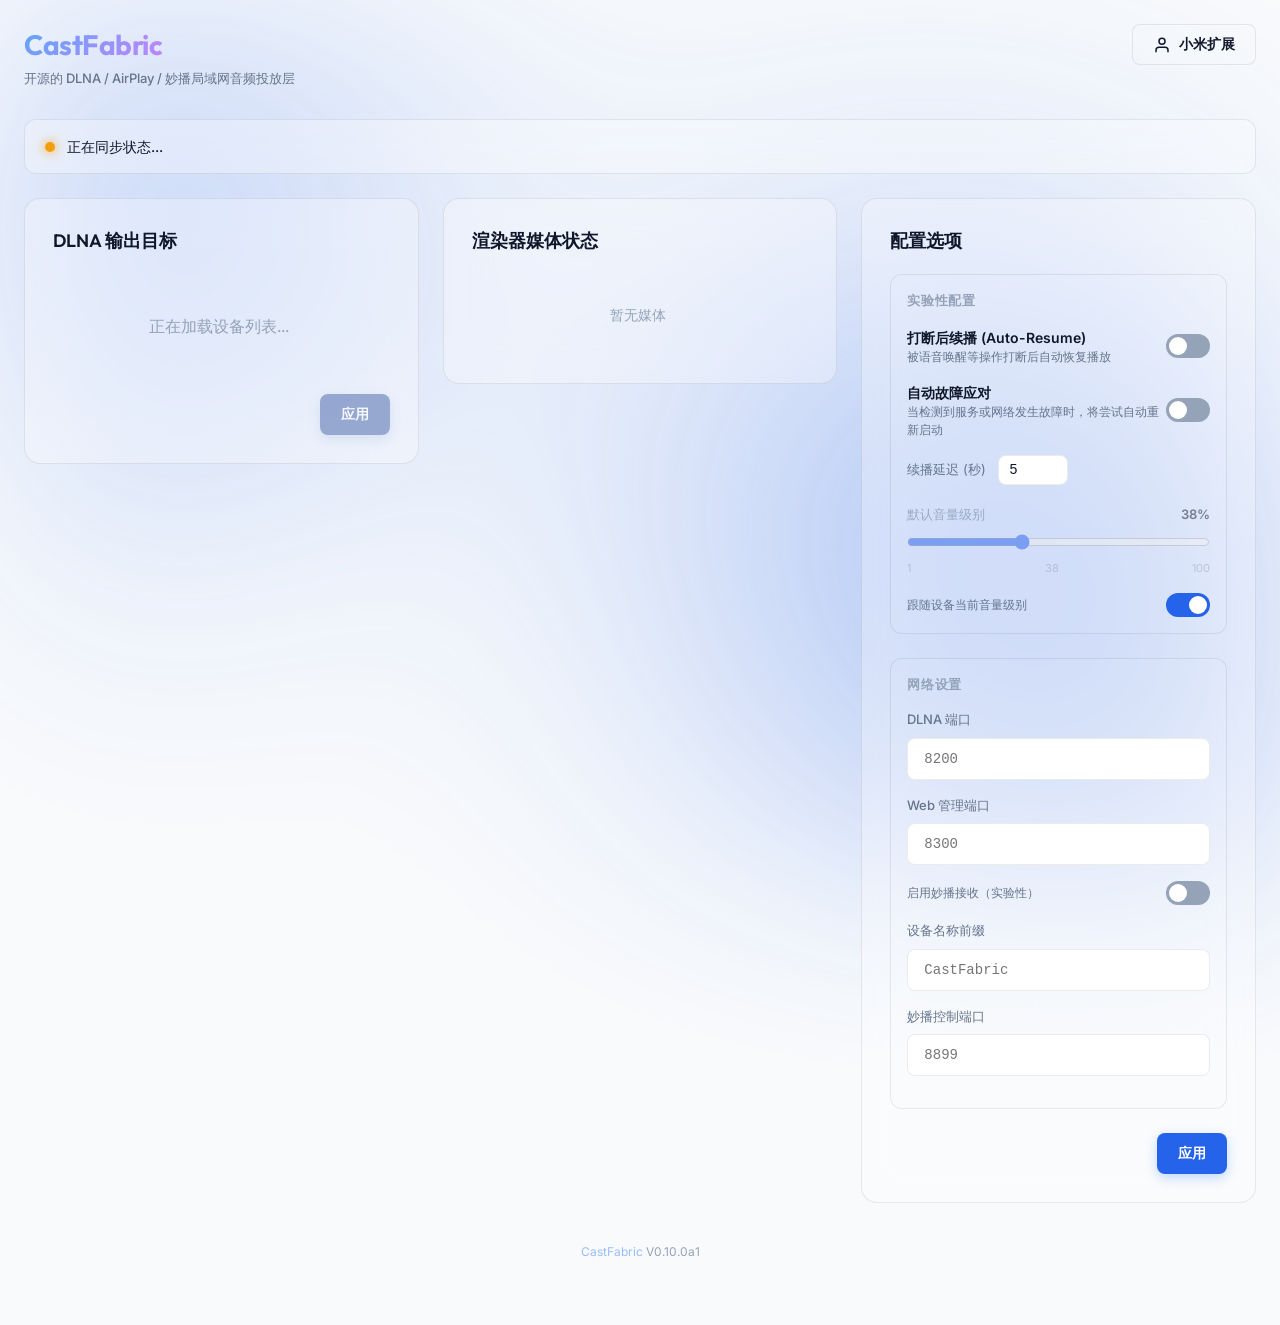
==== miair/web/static/index.html @ 28b5e297 "fix: require explicit Xiaomi extension opt-in" ====
<!DOCTYPE html>
<html lang="zh-CN">

<head>
    <meta charset="UTF-8">
    <meta name="viewport" content="width=device-width, initial-scale=1.0">
    <title>CastFabric</title>
    <meta name="color-scheme" content="light dark">
    <link rel="icon" type="image/png" href="./static/weblogo.png">
    <link rel="preconnect" href="https://fonts.googleapis.com">
    <link rel="preconnect" href="https://fonts.gstatic.com" crossorigin>
    <link
        href="https://fonts.googleapis.com/css2?family=Inter:wght@400;500;600;700&family=Outfit:wght@400;500;600;700&display=swap"
        rel="stylesheet">
    <style>
        :root {
            color-scheme: light dark;
            /* Dark Theme (Default) */
            --bg: #09090b;
            --surface: rgba(24, 24, 27, 0.4);
            --surface-solid: #18181b;
            --surface-hover: rgba(39, 39, 42, 0.6);
            --border: rgba(255, 255, 255, 0.1);
            --border-hover: rgba(255, 255, 255, 0.2);
            --accent: #3b82f6;
            --accent-glow: rgba(59, 130, 246, 0.3);
            --text: #fafafa;
            --text-secondary: #a1a1aa;
            --text-muted: #52525b;
            --green: #10b981;
            --green-dim: rgba(16, 185, 129, 0.1);
            --yellow: #f59e0b;
            --yellow-dim: rgba(245, 158, 11, 0.1);
            --red: #ef4444;
            --red-dim: rgba(239, 68, 68, 0.1);
            --radius-lg: 16px;
            --radius-md: 12px;
            --radius-sm: 8px;
            --blur: 20px;
            --card-shadow: 0 12px 40px rgba(0, 0, 0, 0.3);
        }

        @media (prefers-color-scheme: light) {
            :root {
                --bg: #f8fafc;
                --surface: rgba(255, 255, 255, 0.3);
                --surface-solid: #ffffff;
                --surface-hover: rgba(255, 255, 255, 0.5);
                --border: rgba(0, 0, 0, 0.08);
                --border-hover: rgba(0, 0, 0, 0.15);
                --text: #0f172a;
                --text-secondary: #64748b;
                --text-muted: #94a3b8;
                --accent: #2563eb;
                --accent-glow: rgba(37, 99, 235, 0.4);
                --card-shadow: 0 12px 40px rgba(0, 0, 0, 0.05);
            }
        }

        * {
            margin: 0;
            padding: 0;
            box-sizing: border-box;
            -webkit-tap-highlight-color: transparent;
        }

        body {
            font-family: 'Inter', -apple-system, sans-serif;
            background: var(--bg);
            color: var(--text);
            min-height: 100vh;
            line-height: 1.5;
            -webkit-font-smoothing: antialiased;
            overflow-x: hidden;
            position: relative;
        }

        /* Animated Background Blobs */
        .bg-blobs {
            position: fixed;
            top: 0;
            left: 0;
            width: 100%;
            height: 100%;
            z-index: -1;
            overflow: hidden;
            pointer-events: none;
            filter: blur(100px);
            opacity: 0.8;
        }

        .blob {
            position: absolute;
            width: 70vw;
            height: 70vw;
            max-width: 800px;
            max-height: 800px;
            border-radius: 50%;
            animation: blob-float 30s infinite alternate ease-in-out;
        }

        /* 仅在深色模式下使用 plus-lighter 混合模式增加亮度 */
        @media (prefers-color-scheme: dark) {
            .blob {
                mix-blend-mode: plus-lighter;
            }
        }

        /* 浅色模式下使用 multiply 模式，让颜色在白色背景上更沉稳可见 */
        @media (prefers-color-scheme: light) {
            .blob {
                mix-blend-mode: multiply;
                filter: blur(120px);
            }
        }

        .blob-1 {
            top: -20%;
            left: -20%;
            background: radial-gradient(circle, var(--accent-glow) 0%, transparent 80%);
            animation-duration: 18s;
        }

        .blob-2 {
            bottom: -20%;
            right: -20%;
            background: radial-gradient(circle, var(--accent-glow) 0%, transparent 80%);
            animation-duration: 22s;
            animation-delay: -5s;
        }

        .blob-3 {
            top: 10%;
            left: 40%;
            background: radial-gradient(circle, var(--accent-glow) 0%, transparent 80%);
            animation-duration: 26s;
            animation-delay: -10s;
        }

        @keyframes blob-float {
            0% {
                transform: translate(0, 0) scale(1) rotate(0deg);
            }

            33% {
                transform: translate(30%, 20%) scale(1.3) rotate(120deg);
            }

            66% {
                transform: translate(-20%, 40%) scale(0.7) rotate(240deg);
            }

            100% {
                transform: translate(0, 0) scale(1) rotate(360deg);
            }
        }

        .container {
            max-width: 1400px;
            margin: 0 auto;
            padding: 0 24px 64px;
        }

        /* Navbar */
        nav {
            padding: 24px 0 32px;
            animation: fadeInDown 0.6s ease-out;
            display: flex;
            flex-direction: column;
            gap: 4px;
        }

        .nav-top {
            display: flex;
            justify-content: space-between;
            align-items: center;
            gap: 16px;
        }

        .logo {
            font-family: 'Outfit', sans-serif;
            font-size: 28px;
            font-weight: 700;
            letter-spacing: -0.5px;
            background: linear-gradient(135deg, #60a5fa, #c084fc);
            -webkit-background-clip: text;
            -webkit-text-fill-color: transparent;
            line-height: 1.2;
            display: flex;
            align-items: center;
        }

        .tagline {
            font-size: 13px;
            color: var(--text-secondary);
            font-weight: 500;
            line-height: 1.4;
            max-width: 80%;
        }

        .nav-actions {
            display: flex;
            gap: 12px;
            flex-shrink: 0;
            white-space: nowrap;
        }

        /* Status Bar */
        .status-bar {
            display: flex;
            align-items: center;
            gap: 12px;
            padding: 16px 20px;
            background: var(--surface);
            backdrop-filter: blur(var(--blur));
            border: 1px solid var(--border);
            border-radius: var(--radius-md);
            margin-bottom: 24px;
            font-size: 14px;
            font-weight: 500;
            animation: fadeIn 0.8s ease-out;
            transition: all 0.3s ease;
        }

        .status-running {
            border-color: rgba(59, 130, 246, 0.2);
        }

        @media (prefers-color-scheme: light) {
            .status-running {
                border-color: rgba(37, 99, 235, 0.15);
            }
        }

        .status-running .status-dot {
            background: var(--accent);
            box-shadow: 0 0 12px var(--accent);
            animation: pulse 2s infinite;
        }

        .status-degraded .status-dot {
            background: var(--yellow);
            box-shadow: 0 0 12px var(--yellow);
            animation: pulse 2s infinite;
        }

        .status-stopped .status-dot {
            background: var(--yellow);
            box-shadow: 0 0 12px var(--yellow);
        }

        .status-dot {
            width: 10px;
            height: 10px;
            border-radius: 50%;
            flex-shrink: 0;
        }

        /* Grid Layout */
        .main-grid {
            display: grid;
            grid-template-columns: 1fr 1fr 1fr;
            gap: 24px;
            align-items: start;
            animation: fadeInUp 0.8s ease-out;
        }

        @media (max-width: 1000px) {
            .main-grid {
                grid-template-columns: 1fr 1fr;
            }
        }

        @media (max-width: 650px) {
            .main-grid {
                grid-template-columns: 1fr;
            }
        }

        /* Cards */
        .card {
            background: var(--surface);
            backdrop-filter: blur(var(--blur));
            border: 1px solid var(--border);
            border-radius: var(--radius-lg);
            padding: 28px;
            transition: all 0.3s cubic-bezier(0.4, 0, 0.2, 1);
            position: relative;
            overflow: hidden;
        }

        .card:hover {
            border-color: var(--border-hover);
            transform: translateY(-2px);
            box-shadow: var(--card-shadow);
        }

        #device-list,
        #renderers-list {
            max-height: 750px;
            overflow-y: auto;
            padding-right: 4px;
        }

        #device-list::-webkit-scrollbar,
        #renderers-list::-webkit-scrollbar {
            width: 4px;
        }

        #device-list::-webkit-scrollbar-thumb,
        #renderers-list::-webkit-scrollbar-thumb {
            background: var(--border);
            border-radius: 4px;
        }

        .card-header {
            display: flex;
            align-items: center;
            justify-content: space-between;
            margin-bottom: 20px;
        }

        .card-title {
            font-family: 'Outfit', sans-serif;
            font-size: 18px;
            font-weight: 600;
            display: flex;
            align-items: center;
            gap: 10px;
        }

        /* Sections inside Cards */
        .section {
            margin-bottom: 24px;
            background: rgba(var(--text-rgb, 255, 255, 255), 0.03);
            border-radius: var(--radius-md);
            padding: 16px;
            border: 1px solid var(--border);
        }

        .section-title {
            font-size: 13px;
            font-weight: 700;
            color: var(--text-muted);
            text-transform: uppercase;
            letter-spacing: 0.05em;
            margin-bottom: 16px;
            display: block;
        }

        /* Form Controls */
        .form-group {
            margin-bottom: 16px;
        }

        .form-label {
            display: block;
            font-size: 13px;
            font-weight: 500;
            color: var(--text-secondary);
            margin-bottom: 8px;
        }

        .form-input {
            width: 100%;
            padding: 12px 16px;
            background: var(--surface-solid);
            border: 1px solid var(--border);
            border-radius: var(--radius-sm);
            color: var(--text);
            font-size: 14px;
            font-family: monospace;
            transition: all 0.2s;
            outline: none;
        }

        .form-input:focus {
            border-color: var(--accent);
            background: rgba(0, 0, 0, 0.3);
            box-shadow: 0 0 0 4px var(--accent-glow);
        }

        /* Buttons */
        .btn {
            display: inline-flex;
            align-items: center;
            justify-content: center;
            padding: 10px 20px;
            border-radius: var(--radius-sm);
            font-size: 14px;
            font-weight: 600;
            cursor: pointer;
            transition: all 0.2s;
            border: 1px solid transparent;
            gap: 8px;
            font-family: inherit;
        }

        .btn-primary {
            background: var(--accent);
            color: white;
            box-shadow: 0 4px 12px rgba(59, 130, 246, 0.3);
        }

        .btn-primary:hover:not(:disabled) {
            background: #2563eb;
            transform: translateY(-1px);
            box-shadow: 0 6px 16px rgba(59, 130, 246, 0.4);
        }

        .btn-secondary {
            background: rgba(255, 255, 255, 0.05);
            color: var(--text);
            border-color: var(--border);
        }

        .btn-secondary:hover:not(:disabled) {
            background: rgba(255, 255, 255, 0.1);
        }

        .btn-success {
            background: var(--green);
            color: #09090b;
        }

        .btn-success:hover:not(:disabled) {
            background: #059669;
            transform: translateY(-1px);
        }

        .btn:disabled {
            opacity: 0.5;
            cursor: not-allowed;
            filter: grayscale(0.5);
        }

        /* Toggles */
        .toggle-row {
            display: flex;
            align-items: center;
            justify-content: space-between;
        }

        .toggle-info {
            flex: 1;
        }

        .toggle-title {
            font-size: 14px;
            font-weight: 600;
        }

        .toggle-desc {
            font-size: 12px;
            color: var(--text-secondary);
        }

        .switch {
            position: relative;
            display: inline-block;
            width: 44px;
            height: 24px;
            flex-shrink: 0;
        }

        .switch input {
            opacity: 0;
            width: 0;
            height: 0;
        }

        .slider {
            position: absolute;
            cursor: pointer;
            top: 0;
            left: 0;
            right: 0;
            bottom: 0;
            background-color: var(--text-muted);
            transition: .4s;
            border-radius: 24px;
        }

        .slider:before {
            position: absolute;
            content: "";
            height: 18px;
            width: 18px;
            left: 3px;
            bottom: 3px;
            background-color: white;
            transition: .4s;
            border-radius: 50%;
        }

        input:checked+.slider {
            background-color: var(--accent);
        }

        input:checked+.slider:before {
            transform: translateX(20px);
        }

        /* Device Items */
        .device-item {
            display: flex;
            align-items: center;
            padding: 12px;
            border-radius: var(--radius-md);
            background: var(--surface-solid);
            border: 1px solid var(--border);
            margin-bottom: 10px;
            transition: all 0.2s;
            cursor: pointer;
        }

        .device-item:hover {
            background: rgba(255, 255, 255, 0.05);
            border-color: var(--border-hover);
        }

        .device-item.selected {
            border-color: var(--accent);
            background: rgba(59, 130, 246, 0.05);
        }

        .device-img {
            width: 48px;
            height: 48px;
            border-radius: var(--radius-sm);
            background: rgba(0, 0, 0, 0.3);
            margin-right: 16px;
            object-fit: contain;
            padding: 4px;
            /* 防止某些浏览器强制深色模式下反转图片颜色 */
            filter: none !important;
        }

        .device-body {
            flex: 1;
            min-width: 0;
        }

        .device-name-input {
            background: transparent;
            border: none;
            color: var(--text);
            font-size: 15px;
            font-weight: 600;
            width: 100%;
            padding: 2px 0;
            border-radius: 4px;
            outline: none;
        }

        .device-name-input:focus {
            background: rgba(255, 255, 255, 0.1);
        }

        .device-meta {
            font-size: 12px;
            color: var(--text-secondary);
            margin-top: 2px;
            display: flex;
            align-items: center;
            justify-content: space-between;
            gap: 8px;
            flex-wrap: wrap;
        }

        .compatibility-label {
            display: inline-flex;
            align-items: center;
            gap: 4px;
            cursor: pointer;
            margin-right: 8px;
        }

        @media (max-width: 480px) {
            .device-meta {
                flex-direction: column;
                align-items: flex-start;
                gap: 4px;
            }

            .compatibility-label {
                margin-top: 2px;
                margin-right: 0;
            }
        }

        /* Speaker/Renderer Card */
        .speaker-item {
            padding: 16px;
            border-radius: var(--radius-md);
            background: var(--surface-solid);
            border: 1px solid var(--border);
            margin-bottom: 12px;
            display: flex;
            justify-content: space-between;
            align-items: center;
        }

        .speaker-info {
            flex: 1;
            min-width: 0;
        }

        .speaker-header {
            display: flex;
            align-items: center;
            gap: 8px;
            margin-bottom: 4px;
        }

        .speaker-name {
            font-weight: 600;
            font-size: 15px;
        }

        .badge {
            font-size: 10px;
            font-weight: 700;
            padding: 2px 6px;
            border-radius: 4px;
            transform: translateY(-1px);
        }

        .badge-dlna {
            background: var(--accent-glow);
            color: #60a5fa;
            border: 1px solid rgba(96, 165, 250, 0.3);
        }

        .badge-airplay {
            background: rgba(168, 85, 247, 0.15);
            color: #a855f7;
            border: 1px solid rgba(168, 85, 247, 0.3);
        }

        .speaker-meta {
            font-size: 12px;
            color: var(--text-secondary);
        }

        .speaker-status {
            padding: 6px 12px;
            border-radius: var(--radius-sm);
            font-size: 12px;
            font-weight: 600;
            background: rgba(255, 255, 255, 0.05);
            color: var(--text-secondary);
            white-space: nowrap;
        }

        .speaker-status.playing {
            background: var(--accent-glow);
            color: var(--accent);
        }

        /* Modal */
        .modal-overlay {
            position: fixed;
            top: 0;
            left: 0;
            right: 0;
            bottom: 0;
            background: rgba(0, 0, 0, 0.8);
            backdrop-filter: blur(8px);
            display: flex;
            align-items: center;
            justify-content: center;
            z-index: 1000;
            opacity: 0;
            visibility: hidden;
            transition: all 0.3s ease;
        }

        .modal-overlay.active {
            opacity: 1;
            visibility: visible;
        }

        .modal {
            background: var(--surface-solid);
            width: 100%;
            max-width: 480px;
            border-radius: var(--radius-lg);
            border: 1px solid var(--border);
            padding: 32px;
            transform: scale(0.9);
            transition: all 0.3s cubic-bezier(0.34, 1.56, 0.64, 1);
            box-shadow: 0 25px 50px -12px rgba(0, 0, 0, 0.5);
        }

        .modal-overlay.active .modal {
            transform: scale(1);
        }

        .modal-header {
            margin-bottom: 24px;
        }

        .modal-title {
            font-family: 'Outfit', sans-serif;
            font-size: 22px;
            font-weight: 700;
            margin-bottom: 8px;
        }

        .modal-desc {
            font-size: 14px;
            color: var(--text-secondary);
        }

        .modal-footer {
            margin-top: 32px;
            display: flex;
            justify-content: flex-end;
            gap: 12px;
        }

        /* Notifications/Tips */
        .tip {
            font-size: 13px;
            padding: 12px;
            border-radius: var(--radius-sm);
            margin-top: 16px;
            display: none;
        }

        .tip.active {
            display: block;
        }

        .tip-success {
            background: var(--green-dim);
            color: var(--green);
            border: 1px solid rgba(16, 185, 129, 0.2);
        }

        .tip-error {
            background: var(--red-dim);
            color: var(--red);
            border: 1px solid rgba(239, 68, 68, 0.2);
        }

        .help-block {
            margin-top: 16px;
            font-size: 12px;
            color: var(--text-muted);
            line-height: 1.6;
        }

        .help-block code {
            background: rgba(255, 255, 255, 0.05);
            padding: 2px 4px;
            border-radius: 4px;
            color: var(--text-secondary);
        }

        /* Animations */
        @keyframes pulse {
            0% {
                opacity: 1;
                transform: scale(1);
            }

            50% {
                opacity: 0.6;
                transform: scale(1.1);
            }

            100% {
                opacity: 1;
                transform: scale(1);
            }
        }

        @keyframes fadeIn {
            from {
                opacity: 0;
            }

            to {
                opacity: 1;
            }
        }

        @keyframes fadeInDown {
            from {
                opacity: 0;
                transform: translateY(-20px);
            }

            to {
                opacity: 1;
                transform: translateY(0);
            }
        }

        @keyframes fadeInUp {
            from {
                opacity: 0;
                transform: translateY(20px);
            }

            to {
                opacity: 1;
                transform: translateY(0);
            }
        }

        .loading-spinner {
            width: 16px;
            height: 16px;
            border: 2px solid rgba(255, 255, 255, 0.3);
            border-top-color: white;
            border-radius: 50%;
            animation: spin 0.8s linear infinite;
        }

        @keyframes spin {
            to {
                transform: rotate(360deg);
            }
        }

        /* Scrollbar */
        ::-webkit-scrollbar {
            width: 8px;
        }

        ::-webkit-scrollbar-track {
            background: transparent;
        }

        ::-webkit-scrollbar-thumb {
            background: var(--border);
            border-radius: 10px;
        }

        ::-webkit-scrollbar-thumb:hover {
            background: var(--text-muted);
        }

        .footer-link {
            color: rgba(59, 130, 246, 0.5);
            text-decoration: none;
            font-weight: inherit;
            transition: all 0.2s;
        }

        .footer-link:hover {
            color: var(--accent);
            text-decoration: underline;
        }

        .text-link {
            color: var(--accent);
            text-decoration: none;
            font-weight: 500;
        }

        .text-link:hover {
            text-decoration: underline;
        }

        .update-badge {
            position: relative;
            display: inline-flex;
            align-items: center;
            background: rgba(59, 130, 246, 0.1);
            color: var(--accent);
            padding: 5px 8px;
            border-radius: 6px;
            font-size: 12px;
            font-weight: 800;
            margin-left: 12px;
            margin-top: -4px;
            text-decoration: none;
            transition: all 0.3s cubic-bezier(0.4, 0, 0.2, 1);
            border: 1px solid rgba(59, 130, 246, 0.2);
            vertical-align: middle;
            cursor: pointer;
            overflow: hidden;
            -webkit-text-fill-color: initial;
            /* 修复因继承 logo 样式导致的文字透明问题 */
        }

        /* 高光划过效果 */
        .update-badge::after {
            content: "";
            position: absolute;
            top: 0;
            left: -100%;
            width: 100%;
            height: 100%;
            background: linear-gradient(90deg,
                    transparent,
                    rgba(255, 255, 255, 0.2),
                    transparent);
            transform: skewX(-25deg);
            animation: shine 4s infinite;
        }

        @keyframes shine {
            0% {
                left: -150%;
            }

            30% {
                left: 150%;
            }

            100% {
                left: 150%;
            }
        }

        .update-badge:hover {
            background: rgba(59, 130, 246, 0.2);
            border-color: var(--accent);
            transform: translateY(-1px);
            box-shadow: 0 4px 12px rgba(59, 130, 246, 0.15);
        }

        /* 更新弹窗 */
        .update-modal .modal {
            max-width: 520px;
        }

        .update-version-row {
            display: flex;
            align-items: center;
            gap: 12px;
            padding: 14px 16px;
            background: rgba(255, 255, 255, 0.03);
            border-radius: 10px;
            margin-bottom: 20px;
        }

        .update-version-arrow {
            color: var(--accent);
            font-size: 20px;
            flex-shrink: 0;
        }

        .update-version-info {
            display: flex;
            flex-direction: column;
            min-width: 0;
        }

        .update-version-label {
            font-size: 11px;
            color: var(--text-muted);
            margin-bottom: 2px;
        }

        .update-version-value {
            font-size: 16px;
            font-weight: 700;
            color: var(--text);
        }

        .update-version-new .update-version-value {
            color: #34d399;
        }

        .release-notes-section {
            margin-bottom: 16px;
        }

        .release-notes-header {
            font-size: 13px;
            font-weight: 600;
            color: var(--text);
            margin-bottom: 8px;
        }

        .release-notes-content {
            max-height: 200px;
            overflow-y: auto;
            padding: 14px;
            background: rgba(0, 0, 0, 0.2);
            border-radius: 8px;
            font-size: 13px;
            line-height: 1.7;
            color: var(--text-secondary);
            border: 1px solid rgba(255, 255, 255, 0.05);
        }

        .release-notes-content h1,
        .release-notes-content h2,
        .release-notes-content h3 {
            font-size: 14px;
            font-weight: 700;
            color: var(--text);
            margin: 10px 0 6px;
        }

        .release-notes-content h1:first-child,
        .release-notes-content h2:first-child,
        .release-notes-content h3:first-child {
            margin-top: 0;
        }

        .release-notes-content ul,
        .release-notes-content ol {
            margin: 4px 0;
            padding-left: 20px;
        }

        .release-notes-content li {
            margin: 2px 0;
        }

        .release-notes-content code {
            font-family: 'SF Mono', 'Fira Code', 'Cascadia Code', monospace;
            background: rgba(255, 255, 255, 0.06);
            padding: 1px 5px;
            border-radius: 4px;
            font-size: 12px;
        }

        .release-notes-content pre {
            background: rgba(0, 0, 0, 0.3);
            padding: 10px 12px;
            border-radius: 6px;
            overflow-x: auto;
            margin: 6px 0;
        }

        .release-notes-content pre code {
            background: none;
            padding: 0;
        }

        .release-notes-content a {
            color: var(--accent);
            text-decoration: none;
        }

        .release-notes-content p {
            margin: 4px 0;
        }

        .release-notes-content hr {
            border: none;
            border-top: 1px solid rgba(255, 255, 255, 0.08);
            margin: 10px 0;
        }

        .update-progress {
            display: flex;
            align-items: center;
            gap: 10px;
            padding: 14px 16px;
            background: rgba(59, 130, 246, 0.08);
            border-radius: 10px;
            margin-bottom: 16px;
            color: var(--accent);
            font-size: 14px;
        }

        .update-spinner {
            width: 18px;
            height: 18px;
            border: 2px solid rgba(59, 130, 246, 0.2);
            border-top-color: var(--accent);
            border-radius: 50%;
            animation: spin 0.8s linear infinite;
            flex-shrink: 0;
        }

        @keyframes spin {
            to {
                transform: rotate(360deg);
            }
        }

        .update-error {
            display: flex;
            align-items: flex-start;
            gap: 10px;
            padding: 14px 16px;
            background: rgba(239, 68, 68, 0.08);
            border-radius: 10px;
            margin-bottom: 16px;
            color: #ef4444;
            font-size: 13px;
            line-height: 1.5;
        }
    </style>
</head>

<body>
    <div class="bg-blobs">
        <div class="blob blob-1"></div>
        <div class="blob blob-2"></div>
        <div class="blob blob-3"></div>
    </div>
    <div class="container">
        <nav>
            <div class="nav-top">
                <div class="logo">
                    CastFabric
                    <span id="update-link"></span>
                </div>
                <div class="nav-actions">
                    <button class="btn btn-secondary" onclick="openAccountModal()">
                        <svg width="18" height="18" viewBox="0 0 24 24" fill="none" stroke="currentColor"
                            stroke-width="2" stroke-linecap="round" stroke-linejoin="round">
                            <path d="M20 21v-2a4 4 0 0 0-4-4H8a4 4 0 0 0-4 4v2"></path>
                            <circle cx="12" cy="7" r="4"></circle>
                        </svg>
                        小米扩展
                    </button>
                </div>
            </div>
            <div class="tagline">开源的 DLNA / AirPlay / 妙播局域网音频投放层</div>
        </nav>

        <div id="status-bar" class="status-bar status-stopped">
            <span class="status-dot"></span>
            <span id="status-text">正在同步状态...</span>
        </div>

        <div class="main-grid">
            <!-- Left: Devices -->
            <div class="card">
                <div class="card-header">
                    <span class="card-title">
                        DLNA 输出目标
                    </span>
                </div>

                <div id="device-list">
                    <div style="text-align: center; padding: 40px; color: var(--text-muted);">
                        正在加载设备列表...
                    </div>
                </div>

                <div style="display: flex; justify-content: flex-end; margin-top: 16px;">
                    <button class="btn btn-primary" id="btn-save" disabled onclick="saveSelection()">
                        应用
                    </button>
                </div>

                <div class="tip" id="tip-save"></div>
            </div>

            <!-- Center: Status -->
            <div class="card">
                <div class="card-header">
                    <span class="card-title">
                        渲染器媒体状态
                    </span>
                </div>
                <div id="renderers-list">
                    <div style="text-align: center; padding: 30px; color: var(--text-muted); font-size: 14px;">
                        暂无媒体
                    </div>
                </div>
            </div>

            <!-- Right: Settings -->
            <div class="card">
                <div class="card-header">
                    <span class="card-title">
                        配置选项
                    </span>
                </div>

                <div class="section">
                    <span class="section-title">实验性配置</span>
                    <div class="toggle-row">
                        <div class="toggle-info">
                            <div class="toggle-title">打断后续播 (Auto-Resume)</div>
                            <div class="toggle-desc">被语音唤醒等操作打断后自动恢复播放</div>
                        </div>
                        <label class="switch">
                            <input type="checkbox" id="chk-auto-resume">
                            <span class="slider"></span>
                        </label>
                    </div>

                    <div class="toggle-row" style="margin-top: 16px;">
                        <div class="toggle-info">
                            <div class="toggle-title">自动故障应对</div>
                            <div class="toggle-desc">当检测到服务或网络发生故障时，将尝试自动重新启动</div>
                        </div>
                        <label class="switch">
                            <input type="checkbox" id="chk-auto-restart">
                            <span class="slider"></span>
                        </label>
                    </div>

                    <div style="margin-top: 16px; display: flex; align-items: center; gap: 12px;">
                        <span style="font-size: 13px; color: var(--text-secondary);">续播延迟 (秒)</span>
                        <input type="number" class="form-input" id="input-resume-delay"
                            style="width: 70px; padding: 6px 10px;" value="5" min="1" max="15">
                    </div>

                    <div style="margin-top: 20px; opacity: 0.5; pointer-events: none;" id="div-default-volume">
                        <div
                            style="display: flex; justify-content: space-between; align-items: center; margin-bottom: 8px;">
                            <span style="font-size: 13px; color: var(--text-secondary);">默认音量级别</span>
                            <span id="volume-display"
                                style="font-size: 13px; color: var(--text); font-weight: 600;">38%</span>
                        </div>
                        <input type="range" id="input-default-volume" min="1" max="100" value="38"
                            style="width: 100%; accent-color: var(--accent); cursor: pointer;"
                            oninput="document.getElementById('volume-display').textContent = this.value + '%'">
                        <div
                            style="display: flex; justify-content: space-between; font-size: 11px; color: var(--text-muted); margin-top: 4px;">
                            <span>1</span>
                            <span>38</span>
                            <span>100</span>
                        </div>
                    </div>

                    <div class="toggle-row" style="margin-top: 16px;">
                        <div class="toggle-info">
                            <div class="toggle-desc">跟随设备当前音量级别</div>
                        </div>
                        <label class="switch">
                            <input type="checkbox" id="chk-follow-volume" checked onchange="toggleDefaultVolume()">
                            <span class="slider"></span>
                        </label>
                    </div>
                </div>

                <div class="section">
                    <span class="section-title">网络设置</span>
                    <div class="form-group">
                        <label class="form-label">DLNA 端口</label>
                        <input type="number" class="form-input" id="input-dlna-port" placeholder="8200">
                    </div>
                    <div class="form-group">
                        <label class="form-label">Web 管理端口</label>
                        <input type="number" class="form-input" id="input-web-port" placeholder="8300">
                    </div>
                    <div class="toggle-row" style="margin-top: 16px;">
                        <div class="toggle-info">
                            <div class="toggle-desc">启用妙播接收（实验性）</div>
                        </div>
                        <label class="switch">
                            <input type="checkbox" id="chk-enable-miplay">
                            <span class="slider"></span>
                        </label>
                    </div>
                    <div class="form-group" style="margin-top: 16px;">
                        <label class="form-label">设备名称前缀</label>
                        <input type="text" class="form-input" id="input-miplay-name" placeholder="CastFabric">
                    </div>
                    <div class="form-group">
                        <label class="form-label">妙播控制端口</label>
                        <input type="number" class="form-input" id="input-miplay-port" placeholder="8899">
                    </div>
                </div>

                <div style="display: flex; justify-content: flex-end;">
                    <button class="btn btn-primary" id="btn-save-experimental" onclick="saveExperimental()">
                        应用
                    </button>
                </div>

                <div class="tip" id="tip-experimental"></div>
            </div>
        </div>

        <div style="text-align: center; margin-top: 40px; color: var(--text-muted); font-size: 12px;">
            <a href="https://github.com/wangerzi/CastFabric" class="footer-link" target="_blank">CastFabric</a>
            <span id="version-text">V0.10.0a1</span>
        </div>
    </div>

    <!-- Account Modal -->
    <div class="modal-overlay" id="modal-account">
        <div class="modal">
            <div class="modal-header">
                <div class="modal-title">小米云扩展</div>
                <div class="modal-desc">仅用于不支持原生 DLNA 的兼容设备；标准 DLNA 无需登录</div>
            </div>

            <div class="toggle-row" style="margin-bottom:20px;">
                <div class="toggle-info">
                    <div class="toggle-title">启用小米云回退</div>
                    <div class="toggle-desc">默认关闭；开启后才会使用下面的凭据</div>
                </div>
                <label class="switch">
                    <input type="checkbox" id="chk-enable-xiaomi">
                    <span class="slider"></span>
                </label>
            </div>

            <div class="form-group">
                <label class="form-label">userId</label>
                <input type="text" class="form-input" id="input-userId" placeholder="通常是一串数字">
            </div>

            <div class="form-group">
                <label class="form-label">passToken</label>
                <input type="password" class="form-input" id="input-passToken" placeholder="登录生成的访问令牌">
            </div>

            <div class="help-block">
                打开 <a href="https://account.xiaomi.com" class="text-link" target="_blank">account.xiaomi.com</a> 并登录，按下
                F12 进入开发人员工具 → 选择 应用程序 (Application) → Cookies，即可找到
                <code>userId</code> 与 <code>passToken</code>。
            </div>

            <div class="tip" id="tip-account"></div>

            <div class="modal-footer">
                <button class="btn btn-secondary" onclick="closeAccountModal()">取消</button>
                <button class="btn btn-primary" id="btn-login" onclick="loginXiaomi()">
                    登录
                </button>
            </div>
        </div>
    </div>

    <!-- Update Modal -->
    <div class="modal-overlay update-modal" id="modal-update">
        <div class="modal">
            <div class="modal-header">
                <div class="modal-title" id="update-modal-title">发现新版本</div>
                <div class="modal-desc" id="update-modal-desc"></div>
            </div>

            <div class="update-version-row">
                <div class="update-version-info">
                    <span class="update-version-label">当前版本</span>
                    <span class="update-version-value" id="update-current-ver"></span>
                </div>
                <span class="update-version-arrow">&rarr;</span>
                <div class="update-version-info update-version-new">
                    <span class="update-version-label">最新版本</span>
                    <span class="update-version-value" id="update-latest-ver"></span>
                </div>
            </div>

            <div class="release-notes-section" id="release-notes-section" style="display:none;">
                <div class="release-notes-header">更新日志</div>
                <div class="release-notes-content" id="release-notes-content"></div>
            </div>

            <div id="update-progress" style="display:none;">
                <div class="update-progress">
                    <div class="update-spinner"></div>
                    <span>正在更新，请勿关闭页面...</span>
                </div>
            </div>

            <div id="update-error" style="display:none;"></div>

            <div class="modal-footer">
                <button class="btn btn-secondary" id="btn-update-cancel" onclick="closeUpdateModal()">稍后更新</button>
                <button class="btn btn-primary" id="btn-update-confirm" onclick="executeUpdate()">
                    一键更新
                </button>
            </div>
        </div>
    </div>

    <script>
        let currentSetting = {};
        let initialLoaded = false;
        let _latestRelease = null;
        let _initialFormValues = null;
        let _initialSelectedDids = null;
        let _initialTargetIds = null;
        let _initialDeviceNames = null;
        let _initialCompatibilityModes = null;

        document.addEventListener('DOMContentLoaded', init);

        async function init() {
            await fetchSetting(true);
            let devicesLoaded = currentSetting.renderers_count > 0;
            setInterval(() => {
                // 设备列表未加载时持续请求，直到设备出现
                fetchSetting(!devicesLoaded);
                if (currentSetting.dlna_running) fetchRenderers();
                if (!devicesLoaded && currentSetting.renderers_count > 0) {
                    devicesLoaded = true;
                }
            }, 5000);
        }

        async function fetchSetting(withDeviceList) {
            try {
                const url = withDeviceList ? './api/setting?need_device_list=true' : './api/setting';
                const resp = await fetch(url);
                const data = await resp.json();
                currentSetting = data;

                updateStatusBar(data);

                if (data.version) {
                    document.getElementById('version-text').textContent = 'V' + data.version;
                    if (!window._updateChecked) {
                        window._updateChecked = true;
                        checkUpdate(data.version);
                    }
                }

                if (!initialLoaded) {
                    initialLoaded = true;
                    loadFormData(data);
                }

                if (data.target_list && withDeviceList) {
                    renderTargetList(data.target_list, data.default_target_id || '');
                } else if (data.device_list && withDeviceList) {
                    renderDeviceList(data.device_list, data.mi_did || '');
                } else if (withDeviceList) {
                    document.getElementById('device-list').innerHTML = `
                        <div style="text-align:center; padding:40px;">
                            <p style="color:var(--text-muted); font-size:14px; margin-bottom:16px;">未发现局域网 DLNA 渲染器</p>
                            <button class="btn btn-primary" onclick="location.reload()">重新扫描</button>
                        </div>
                    `;
                }

                if (data.dlna_running) fetchRenderers();
            } catch (e) {
                console.error('Fetch error:', e);
            }
        }

        function loadFormData(data) {
            if (data.cookie) {
                const uid = data.cookie.match(/userId=([^;]+)/);
                const ptk = data.cookie.match(/passToken=([^;]+)/);
                if (uid) document.getElementById('input-userId').value = uid[1];
                if (ptk) document.getElementById('input-passToken').value = ptk[1];
            }
            document.getElementById('chk-enable-xiaomi').checked = !!data.xiaomi_extension_enabled;
            if (data.dlna_port) document.getElementById('input-dlna-port').value = data.dlna_port;
            if (data.web_port) document.getElementById('input-web-port').value = data.web_port;
            if (data.enable_miplay !== undefined) {
                document.getElementById('chk-enable-miplay').checked = data.enable_miplay;
            }
            if (data.device_name_prefix || data.miplay_name) {
                document.getElementById('input-miplay-name').value = data.device_name_prefix || data.miplay_name;
            }
            if (data.miplay_port !== undefined) document.getElementById('input-miplay-port').value = data.miplay_port;
            if (data.auto_resume_on_interrupt !== undefined) {
                document.getElementById('chk-auto-resume').checked = data.auto_resume_on_interrupt;
            }
            if (data.resume_delay_seconds !== undefined) {
                document.getElementById('input-resume-delay').value = data.resume_delay_seconds;
            }
            if (data.default_volume !== undefined) {
                document.getElementById('input-default-volume').value = data.default_volume;
                document.getElementById('volume-display').textContent = data.default_volume + '%';
            }
            if (data.follow_device_volume !== undefined) {
                document.getElementById('chk-follow-volume').checked = data.follow_device_volume;
            }
            if (data.auto_restart !== undefined) {
                document.getElementById('chk-auto-restart').checked = data.auto_restart;
            }
            toggleDefaultVolume();

            // 保存初始值快照，用于变更检测
            _initialFormValues = {
                auto_resume_on_interrupt: document.getElementById('chk-auto-resume').checked,
                resume_delay_seconds: parseInt(document.getElementById('input-resume-delay').value),
                default_volume: parseInt(document.getElementById('input-default-volume').value),
                follow_device_volume: document.getElementById('chk-follow-volume').checked,
                auto_restart: document.getElementById('chk-auto-restart').checked,
                dlna_port: parseInt(document.getElementById('input-dlna-port').value),
                web_port: parseInt(document.getElementById('input-web-port').value),
                enable_miplay: document.getElementById('chk-enable-miplay').checked,
                device_name_prefix: document.getElementById('input-miplay-name').value.trim(),
                miplay_port: parseInt(document.getElementById('input-miplay-port').value),
            };
        }

        function toggleDefaultVolume() {
            const follow = document.getElementById('chk-follow-volume').checked;
            const div = document.getElementById('div-default-volume');
            if (follow) {
                div.style.opacity = '0.5';
                div.style.pointerEvents = 'none';
            } else {
                div.style.opacity = '1';
                div.style.pointerEvents = 'auto';
            }
        }

        async function checkUpdate(currentVersion) {
            try {
                // 使用 GitHub API 获取最新 release
                const resp = await fetch('https://api.github.com/repos/wangerzi/CastFabric/releases/latest');
                if (!resp.ok) return;
                const data = await resp.json();
                const latestVersion = data.tag_name; // 例如 v0.3.2

                if (compareVersions(latestVersion, currentVersion) > 0) {
                    _latestRelease = data;
                    _latestRelease._currentVersion = currentVersion;
                    const updateLink = document.getElementById('update-link');
                    const badge = document.createElement('a');
                    badge.className = 'update-badge';
                    badge.href = 'javascript:void(0)';
                    badge.textContent = '发现新版本';
                    badge.onclick = function () { showUpdateModal(); };
                    updateLink.innerHTML = '';
                    updateLink.appendChild(badge);
                }
            } catch (e) {
                console.warn('Update check failed:', e);
            }
        }

        function compareVersions(v1, v2) {
            // 基础版本号比对函数
            const parse = (v) => v.replace(/^v/i, '').split(/[\.-]/).map(x => isNaN(x) ? x : parseInt(x));
            const p1 = parse(v1);
            const p2 = parse(v2);
            const len = Math.max(p1.length, p2.length);
            for (let i = 0; i < len; i++) {
                const a = p1[i] === undefined ? 0 : p1[i];
                const b = p2[i] === undefined ? 0 : p2[i];
                if (typeof a === 'string' || typeof b === 'string') {
                    if (a.toString() < b.toString()) return -1;
                    if (a.toString() > b.toString()) return 1;
                } else {
                    if (a < b) return -1;
                    if (a > b) return 1;
                }
            }
            return 0;
        }

        // ========== 一键更新功能 ==========

        function showUpdateModal() {
            if (!_latestRelease) return;
            const data = _latestRelease;
            const currentVer = data._currentVersion || currentSetting.version;
            const latestVer = (data.tag_name || '').replace(/^v/i, '');

            document.getElementById('update-current-ver').textContent = 'V' + currentVer;
            document.getElementById('update-latest-ver').textContent = 'V' + latestVer;
            document.getElementById('update-modal-title').textContent = data.name || '发现新版本';

            // 显示更新日志
            const body = data.body || '';
            const notesSection = document.getElementById('release-notes-section');
            if (body.trim()) {
                notesSection.style.display = 'block';
                document.getElementById('release-notes-content').innerHTML = mdToHtml(body);
            } else {
                notesSection.style.display = 'none';
            }

            // 重置弹窗状态
            document.getElementById('update-progress').style.display = 'none';
            document.getElementById('update-error').style.display = 'none';
            document.getElementById('btn-update-confirm').disabled = false;
            document.getElementById('btn-update-cancel').disabled = false;
            document.getElementById('btn-update-confirm').textContent = '一键更新';

            document.getElementById('modal-update').classList.add('active');
        }

        function closeUpdateModal() {
            document.getElementById('modal-update').classList.remove('active');
        }

        async function executeUpdate() {
            const btnConfirm = document.getElementById('btn-update-confirm');
            const btnCancel = document.getElementById('btn-update-cancel');
            const progress = document.getElementById('update-progress');
            const errorDiv = document.getElementById('update-error');

            // 进入加载状态
            btnConfirm.disabled = true;
            btnCancel.disabled = true;
            btnConfirm.textContent = '更新中...';
            progress.style.display = 'block';
            errorDiv.style.display = 'none';

            try {
                const resp = await fetch('./api/update', { method: 'POST' });
                const data = await resp.json();

                if (data.ok) {
                    btnConfirm.textContent = '更新成功';
                    progress.querySelector('span').textContent = '更新成功，正在重启服务...';

                    // 轮询等待服务重启完成
                    let waited = 0;
                    const maxWait = 60000;
                    const interval = 2000;
                    while (waited < maxWait) {
                        await new Promise(r => setTimeout(r, interval));
                        waited += interval;
                        try {
                            const r = await fetch('./api/status', { signal: AbortSignal.timeout(3000) });
                            if (r.ok) {
                                // 服务已重启，刷新页面
                                window.location.reload();
                                return;
                            }
                        } catch (_) {
                            // 服务还在重启中，继续等待
                        }
                    }
                    // 超时后直接刷新
                    window.location.reload();
                } else {
                    throw new Error(data.error || '未知错误');
                }
            } catch (e) {
                progress.style.display = 'none';
                errorDiv.style.display = 'flex';
                errorDiv.innerHTML = `<span style="flex-shrink:0;">&#9888;</span><span>更新失败：${e.message}</span>`;
                btnConfirm.disabled = false;
                btnCancel.disabled = false;
                btnConfirm.textContent = '重试';
            }
        }

        function mdToHtml(md) {
            if (!md) return '';
            let html = '';
            let inCodeBlock = false;
            let inList = false;
            const lines = md.split('\n');

            for (let i = 0; i < lines.length; i++) {
                let line = lines[i];

                // 代码块
                if (line.trimStart().startsWith('```')) {
                    if (inCodeBlock) {
                        html += '</code></pre>';
                        inCodeBlock = false;
                    } else {
                        if (inList) { html += '</ul>'; inList = false; }
                        html += '<pre><code>';
                        inCodeBlock = true;
                    }
                    continue;
                }
                if (inCodeBlock) {
                    html += line.replace(/</g, '&lt;').replace(/>/g, '&gt;') + '\n';
                    continue;
                }

                // 标题
                if (/^### /.test(line)) {
                    if (inList) { html += '</ul>'; inList = false; }
                    html += '<h3>' + inlineMd(line.slice(4)) + '</h3>';
                    continue;
                }
                if (/^## /.test(line)) {
                    if (inList) { html += '</ul>'; inList = false; }
                    html += '<h2>' + inlineMd(line.slice(3)) + '</h2>';
                    continue;
                }
                if (/^# /.test(line)) {
                    if (inList) { html += '</ul>'; inList = false; }
                    html += '<h1>' + inlineMd(line.slice(2)) + '</h1>';
                    continue;
                }

                // 分割线
                if (/^(-{3,}|\*{3,}|_{3,})$/.test(line.trim())) {
                    if (inList) { html += '</ul>'; inList = false; }
                    html += '<hr>';
                    continue;
                }

                // 列表项
                if (/^\s*[-*+] /.test(line)) {
                    if (!inList) { html += '<ul>'; inList = true; }
                    html += '<li>' + inlineMd(line.replace(/^\s*[-*+] /, '')) + '</li>';
                    continue;
                }

                // 普通段落
                if (inList) { html += '</ul>'; inList = false; }
                const trimmed = line.trim();
                if (trimmed) {
                    html += '<p>' + inlineMd(trimmed) + '</p>';
                }
            }
            if (inCodeBlock) html += '</code></pre>';
            if (inList) html += '</ul>';
            return html;
        }

        function inlineMd(text) {
            return text
                .replace(/</g, '&lt;').replace(/>/g, '&gt;')
                .replace(/\[([^\]]+)\]\(([^)]+)\)/g, '<a href="$2" target="_blank">$1</a>')
                .replace(/\*\*(.+?)\*\*/g, '<strong>$1</strong>')
                .replace(/__(.+?)__/g, '<strong>$1</strong>')
                .replace(/\*(.+?)\*/g, '<em>$1</em>')
                .replace(/_(.+?)_/g, '<em>$1</em>')
                .replace(/`([^`]+)`/g, '<code>$1</code>');
        }

        // ========== 一键更新功能 END ==========

        function updateStatusBar(data) {
            const bar = document.getElementById('status-bar');
            const text = document.getElementById('status-text');

            if (data.dlna_running && data.local_control_available) {
                bar.className = 'status-bar status-running';
                text.textContent = `服务运行中 · ${data.renderers_count} 个渲染器 · 实体音箱局域网直连`;
            } else if (data.dlna_running && !data.local_control_available) {
                bar.className = 'status-bar status-degraded';
                text.textContent = '投放入口已发布 · 当前 DLNA 输出目标离线';
            } else if (data.dlna_running) {
                bar.className = 'status-bar status-running';
                text.textContent = `服务运行中 · ${data.renderers_count} 个渲染器正活跃`;
            } else if (!data.targets_count) {
                bar.className = 'status-bar status-stopped';
                text.textContent = '等待选择局域网 DLNA 输出目标';
            } else {
                bar.className = 'status-bar status-stopped';
                text.textContent = '正在连接局域网输出目标...';
            }
        }

        const deviceModelMap = {
            'L06A': { model: '小爱音箱', image: 'L06A.webp' },
            'L07A': { model: 'Redmi小爱音箱 Play', image: 'L07A.webp' },
            'S12': { model: '小米AI音箱', image: 'S12_S12A_MDZ-25-DA.webp' },
            'S12A': { model: '小米AI音箱', image: 'S12_S12A_MDZ-25-DA.webp' },
            'MDZ-25-DA': { model: '小米AI音箱', image: 'S12_S12A_MDZ-25-DA.webp' },
            'LX5A': { model: '小爱音箱 万能遥控版', image: 'LX5A.webp' },
            'LX05': { model: '小爱音箱Play (2019款)', image: 'LX05.webp' },
            'L15A': { model: '小米AI音箱（第二代）', image: 'L15A.webp' },
            'L16A': { model: 'Xiaomi Sound', image: 'L16A.webp' },
            'L17A': { model: 'Xiaomi Sound Pro', image: 'L17A.webp' },
            'LX06': { model: '小爱音箱Pro', image: 'LX06.webp' },
            'LX01': { model: '小爱音箱mini', image: 'LX01.webp' },
            'L05B': { model: '小爱音箱Play', image: 'L05B.webp' },
            'L05C': { model: '小爱音箱Play 增强版', image: 'L05C.webp' },
            'L09A': { model: '小爱音箱Art', image: 'L09A.webp' },
            'LX04': { model: '小爱触屏音箱', image: 'LX04_X10A_X08A.webp' },
            'X10A': { model: '小爱触屏音箱', image: 'LX04_X10A_X08A.webp' },
            'X08A': { model: '小爱触屏音箱', image: 'LX04_X10A_X08A.webp' },
            'X08C': { model: '小米触屏音箱', image: 'X08C_X08E_X8F.webp' },
            'X08E': { model: '小米触屏音箱', image: 'X08C_X08E_X8F.webp' },
            'X8F': { model: '小米触屏音箱', image: 'X08C_X08E_X8F.webp' },
            'M01': { model: '小爱音箱HD', image: 'L05B.webp' },
            'XMYX01JY': { model: '小爱音箱HD', image: 'L05B.webp' },
            'OH2P': { model: 'Xiaomi 智能音箱 Pro', image: 'OH2P.webp' },
            'OH2': { model: 'Xiaomi 智能音箱', image: 'OH2.webp' }
        };

        function getDeviceInfo(hardware) {
            const h = hardware || '';
            for (const key in deviceModelMap) {
                if (h.includes(key)) return deviceModelMap[key];
            }
            return { model: h || '未知音箱', image: 'L05B.webp' };
        }

        function escapeHtml(value) {
            return String(value || '')
                .replace(/&/g, '&amp;')
                .replace(/</g, '&lt;')
                .replace(/>/g, '&gt;')
                .replace(/"/g, '&quot;')
                .replace(/'/g, '&#039;');
        }

        function renderTargetList(targets, defaultTargetId) {
            const container = document.getElementById('device-list');
            if (!targets.length) {
                container.innerHTML = '<div style="text-align:center; padding:20px; color:var(--text-muted);">未发现局域网 DLNA 渲染器，请确认设备已开机并处于同一网段</div>';
                document.getElementById('btn-save').disabled = true;
                return;
            }

            container.innerHTML = targets.map(target => {
                const selected = !!target.selected;
                const state = target.online ? '在线' : '离线（使用缓存）';
                const stateColor = target.online ? 'var(--green)' : 'var(--yellow)';
                return `
                <div class="device-item target-item ${selected ? 'selected' : ''}"
                    data-target-id="${escapeHtml(target.id)}" onclick="toggleTarget(this)">
                    <div class="device-body">
                        <div style="font-size:15px; font-weight:600; color:var(--text);">${escapeHtml(target.name)}</div>
                        <div class="device-meta">
                            <span>DLNA · <span style="color:${stateColor}">${state}</span></span>
                            <span>${target.default ? '默认输出' : escapeHtml(target.id)}</span>
                        </div>
                    </div>
                    <div class="device-checkbox">
                        <svg width="20" height="20" viewBox="0 0 24 24" fill="none" stroke="${selected ? 'var(--accent)' : 'var(--text-muted)'}" stroke-width="3" stroke-linecap="round" stroke-linejoin="round">
                            <polyline points="20 6 9 17 4 12"></polyline>
                        </svg>
                    </div>
                </div>`;
            }).join('');
            _initialTargetIds = targets.filter(target => target.selected).map(target => target.id).sort().join(',');
            currentSetting.default_target_id = defaultTargetId;
            document.getElementById('btn-save').disabled = false;
        }

        function toggleTarget(el) {
            el.classList.toggle('selected');
            const svg = el.querySelector('.device-checkbox svg');
            svg.setAttribute('stroke', el.classList.contains('selected') ? 'var(--accent)' : 'var(--text-muted)');
        }

        function renderDeviceList(devices, selectedDids) {
            const container = document.getElementById('device-list');
            const selectedList = selectedDids ? selectedDids.split(',') : [];

            if (!devices.length) {
                container.innerHTML = '<div style="text-align:center; padding:20px; color:var(--text-muted);">未发现任何设备，请检查账号是否配置正确</div>';
                return;
            }

            let html = '';
            devices.forEach(dev => {
                const did = dev.miotDID;
                const isSelected = selectedList.includes(did);
                const info = getDeviceInfo(dev.hardware);
                const displayName = (currentSetting.speakers && currentSetting.speakers[did])
                    ? currentSetting.speakers[did].dlna_name : dev.name;
                const inNeedList = currentSetting.need_use_play_music_api && currentSetting.need_use_play_music_api.some(model => dev.hardware.includes(model));
                const isCompatibilityMode = (currentSetting.speakers && currentSetting.speakers[did] && currentSetting.speakers[did].compatibility_mode !== null)
                    ? !!currentSetting.speakers[did].compatibility_mode : !inNeedList;

                html += `
                <div class="device-item ${isSelected ? 'selected' : ''}" onclick="toggleDevice(this, '${did}')">
                    <img src="./static/devicespic/${info.image}" class="device-img" onerror="this.src='./static/devicespic/L05B.webp'">
                    <div class="device-body">
                        <input type="text" class="device-name-input" value="${displayName}" 
                            onclick="event.stopPropagation()" onblur="renameDevice('${did}', this.value)">
                        <div class="device-meta">
                            <span>${info.model} · ${dev.hardware}</span>
                            <label class="compatibility-label" onclick="event.stopPropagation()">
                                <input type="checkbox" class="compatibility-checkbox" data-did="${did}" ${isCompatibilityMode ? 'checked' : ''}>
                                <span style="font-size: 11px; color: var(--text-secondary);">兼容模式</span>
                            </label>
                        </div>
                    </div>
                    <div class="device-checkbox">
                        <svg width="20" height="20" viewBox="0 0 24 24" fill="none" stroke="${isSelected ? 'var(--accent)' : 'var(--text-muted)'}" stroke-width="3" stroke-linecap="round" stroke-linejoin="round">
                            <polyline points="20 6 9 17 4 12"></polyline>
                        </svg>
                    </div>
                </div>`;
            });
            container.innerHTML = html;
            document.getElementById('btn-save').disabled = false;

            // 记录初始选中状态和设备名，用于变更检测
            _initialSelectedDids = selectedList.filter(Boolean).sort().join(',');
            _initialDeviceNames = {};
            _initialCompatibilityModes = {};
            devices.forEach(dev => {
                const did = dev.miotDID;
                _initialDeviceNames[did] = (currentSetting.speakers && currentSetting.speakers[did])
                    ? currentSetting.speakers[did].dlna_name : dev.name;
                const inNeedList = currentSetting.need_use_play_music_api && currentSetting.need_use_play_music_api.some(model => dev.hardware.includes(model));
                _initialCompatibilityModes[did] = (currentSetting.speakers && currentSetting.speakers[did] && currentSetting.speakers[did].compatibility_mode !== null)
                    ? !!currentSetting.speakers[did].compatibility_mode : !inNeedList;
            });
        }

        function toggleDevice(el, did) {
            el.classList.toggle('selected');
            const svg = el.querySelector('.device-checkbox svg');
            if (el.classList.contains('selected')) {
                svg.setAttribute('stroke', 'var(--accent)');
            } else {
                svg.setAttribute('stroke', 'var(--text-muted)');
            }
        }

        async function saveSelection() {
            const btn = document.getElementById('btn-save');
            const targetItems = Array.from(document.querySelectorAll('.target-item'));
            if (targetItems.length) {
                const selectedIds = targetItems
                    .filter(item => item.classList.contains('selected'))
                    .map(item => item.dataset.targetId);
                const currentIds = [...selectedIds].sort().join(',');
                if (currentIds === _initialTargetIds) {
                    showTip(document.getElementById('tip-save'), '没有变更的设置项', 'error');
                    return;
                }
                showLoading(btn, true, '正在保存');
                try {
                    const response = await fetch('./api/setting', {
                        method: 'POST',
                        headers: { 'Content-Type': 'application/json' },
                        body: JSON.stringify({
                            target_ids: selectedIds,
                            default_target_id: selectedIds.includes(currentSetting.default_target_id)
                                ? currentSetting.default_target_id : (selectedIds[0] || '')
                        }),
                    });
                    if (!response.ok) throw new Error((await response.json()).error || '保存失败');
                    showLoading(btn, true, '正在同步');
                    setTimeout(() => location.reload(), 3000);
                } catch (e) {
                    showTip(document.getElementById('tip-save'), e.message || '保存失败', 'error');
                    showLoading(btn, false);
                }
                return;
            }
            const selected = Array.from(document.querySelectorAll('.device-item.selected'))
                .map(item => item.querySelector('input').getAttribute('onblur').match(/'([^']+)'/)[1]);

            // 检查是否有变更（选中列表 + 设备名称 + 兼容模式）
            const currentDids = selected.sort().join(',');
            let namesChanged = false;
            if (_initialDeviceNames) {
                document.querySelectorAll('.device-name-input').forEach(input => {
                    const did = input.getAttribute('onblur').match(/'([^']+)'/)[1];
                    if (_initialDeviceNames[did] !== undefined && input.value !== _initialDeviceNames[did]) {
                        namesChanged = true;
                    }
                });
            }

            let compatibilityChanged = false;
            if (_initialCompatibilityModes) {
                document.querySelectorAll('.compatibility-checkbox').forEach(chk => {
                    const did = chk.getAttribute('data-did');
                    if (_initialCompatibilityModes[did] !== undefined && chk.checked !== _initialCompatibilityModes[did]) {
                        compatibilityChanged = true;
                    }
                });
            }

            if (!namesChanged && !compatibilityChanged && _initialSelectedDids !== null && currentDids === _initialSelectedDids) {
                showTip(document.getElementById('tip-save'), '没有变更的设置项', 'error');
                return;
            }

            const speakersData = {};
            document.querySelectorAll('.device-name-input').forEach(input => {
                const did = input.getAttribute('onblur').match(/'([^']+)'/)[1];
                const dlnaName = input.value;
                const compatibilityCheckbox = document.querySelector(`.compatibility-checkbox[data-did="${did}"]`);
                const compatibilityMode = compatibilityCheckbox ? compatibilityCheckbox.checked : false;
                speakersData[did] = {
                    dlna_name: dlnaName,
                    compatibility_mode: compatibilityMode
                };
            });

            showLoading(btn, true, '正在保存');
            try {
                await fetch('./api/setting', {
                    method: 'POST',
                    headers: { 'Content-Type': 'application/json' },
                    body: JSON.stringify({
                        mi_did: selected.join(','),
                        speakers: speakersData
                    }),
                });
                showLoading(btn, true, '正在同步');
                setTimeout(() => location.reload(), 3000);
            } catch (e) {
                showLoading(btn, true, '正在同步');
                setTimeout(() => location.reload(), 4000);
            }
        }

        async function loginXiaomi() {
            const btn = document.getElementById('btn-login');
            const tip = document.getElementById('tip-account');
            const uid = document.getElementById('input-userId').value.trim();
            const token = document.getElementById('input-passToken').value.trim();
            const enabled = document.getElementById('chk-enable-xiaomi').checked;

            if (enabled && (!uid || !token)) {
                showTip(tip, '请输入完整的信息', 'error');
                return;
            }

            showLoading(btn, true, '正在保存');
            try {
                await fetch('./api/setting', {
                    method: 'POST',
                    headers: { 'Content-Type': 'application/json' },
                    body: JSON.stringify(enabled ? {
                        cookie: `userId=${uid}; passToken=${token}`,
                        enable_xiaomi_extension: true
                    } : {
                        enable_xiaomi_extension: false
                    }),
                });
                showLoading(btn, true, '正在同步');
                setTimeout(() => location.reload(), 3000);
            } catch (e) {
                showLoading(btn, true, '正在同步');
                setTimeout(() => location.reload(), 4000);
            }
        }

        async function saveExperimental() {
            const btn = document.getElementById('btn-save-experimental');
            const data = {
                auto_resume_on_interrupt: document.getElementById('chk-auto-resume').checked,
                resume_delay_seconds: parseInt(document.getElementById('input-resume-delay').value),
                default_volume: parseInt(document.getElementById('input-default-volume').value),
                follow_device_volume: document.getElementById('chk-follow-volume').checked,
                auto_restart: document.getElementById('chk-auto-restart').checked,
                dlna_port: parseInt(document.getElementById('input-dlna-port').value),
                web_port: parseInt(document.getElementById('input-web-port').value),
                enable_miplay: document.getElementById('chk-enable-miplay').checked,
                device_name_prefix: document.getElementById('input-miplay-name').value.trim(),
                miplay_port: parseInt(document.getElementById('input-miplay-port').value),
            };

            // 检查是否有变更
            if (_initialFormValues) {
                const changed = Object.keys(data).some(key => data[key] !== _initialFormValues[key]);
                if (!changed) {
                    const tip = document.getElementById('tip-experimental');
                    showTip(tip, '没有变更的设置项', 'error');
                    return;
                }
            }

            showLoading(btn, true, '正在保存');
            try {
                await fetch('./api/setting', {
                    method: 'POST',
                    headers: { 'Content-Type': 'application/json' },
                    body: JSON.stringify(data),
                });
                showLoading(btn, true, '正在同步');
                setTimeout(() => location.reload(), 3000);
            } catch (e) {
                showLoading(btn, true, '正在同步');
                setTimeout(() => location.reload(), 4000);
            }
        }

        async function renameDevice(did, name) {
            if (!name) return;
            try {
                await fetch(`./api/speakers/${did}/rename`, {
                    method: 'POST',
                    headers: { 'Content-Type': 'application/json' },
                    body: JSON.stringify({ dlna_name: name }),
                });
            } catch (e) { console.error('Rename failed:', e); }
        }

        async function fetchRenderers() {
            try {
                const resp = await fetch('./api/speakers');
                const speakers = await resp.json();
                renderRenderers(speakers);
            } catch (e) { }
        }

        function renderRenderers(speakers) {
            const container = document.getElementById('renderers-list');
            if (!speakers.length) {
                container.innerHTML = '<div style="text-align:center; padding:30px; color:var(--text-muted); font-size:14px;">暂无媒体</div>';
                return;
            }

            const stateMap = {
                'NO_MEDIA_PRESENT': '空闲',
                'STOPPED': '已停止',
                'PLAYING': '播放中',
                'PAUSED_PLAYBACK': '已暂停',
                'TRANSITIONING': '加载中'
            };

            let html = '';
            speakers.forEach(s => {
                const isPlaying = s.airplay_active || s.transport_state === 'PLAYING';
                // 只有在非空闲（有媒体、播放中、暂停等）时才显示标签
                const showBadge = s.airplay_active || (s.current_uri && s.transport_state !== 'NO_MEDIA_PRESENT');

                const info = getDeviceInfo(s.hardware);
                let source = s.airplay_active ? (s.airplay_client || '苹果设备') : formatSource(s.current_uri);

                html += `
                <div class="speaker-item">
                    <div class="speaker-info">
                        <div class="speaker-header">
                            <span class="speaker-name">${s.dlna_name}</span>
                            ${showBadge ? `<span class="badge ${s.airplay_active ? 'badge-airplay' : 'badge-dlna'}">${s.airplay_active ? 'AirPlay' : 'DLNA'}</span>` : ''}
                        </div>
                        <div class="speaker-meta">${info.model} · ${source ? '来自 ' + source : '暂无媒体'}</div>
                    </div>
                    <div class="speaker-status ${isPlaying ? 'playing' : ''}">
                        ${isPlaying ? '正在播放' : (stateMap[s.transport_state] || '待机')}
                    </div>
                </div>`;
            });
            container.innerHTML = html;
        }

        function formatSource(uri) {
            if (!uri) return '';
            try {
                const host = new URL(uri).hostname;
                if (host.includes('qq.com')) return 'QQ音乐';
                if (host.includes('music.126.net') || host.includes('163.com')) return '网易云音乐';
                if (host.includes('kugou.com')) return '酷狗音乐';
                return host;
            } catch { return '外部音频'; }
        }

        // UI Utils
        function openAccountModal() { document.getElementById('modal-account').classList.add('active'); }
        function closeAccountModal() { document.getElementById('modal-account').classList.remove('active'); }

        function showTip(el, msg, type, duration = 5000) {
            el.textContent = msg;
            el.className = `tip active tip-${type}`;
            if (duration) setTimeout(() => el.classList.remove('active'), duration);
        }

        function showLoading(btn, loading, text) {
            if (loading) {
                btn.disabled = true;
                btn.dataset.original = btn.innerHTML;
                btn.innerHTML = `<div class="loading-spinner"></div> <span>${text}...</span>`;
            } else {
                btn.disabled = false;
                btn.innerHTML = btn.dataset.original || text;
            }
        }
    </script>
</body>

</html>
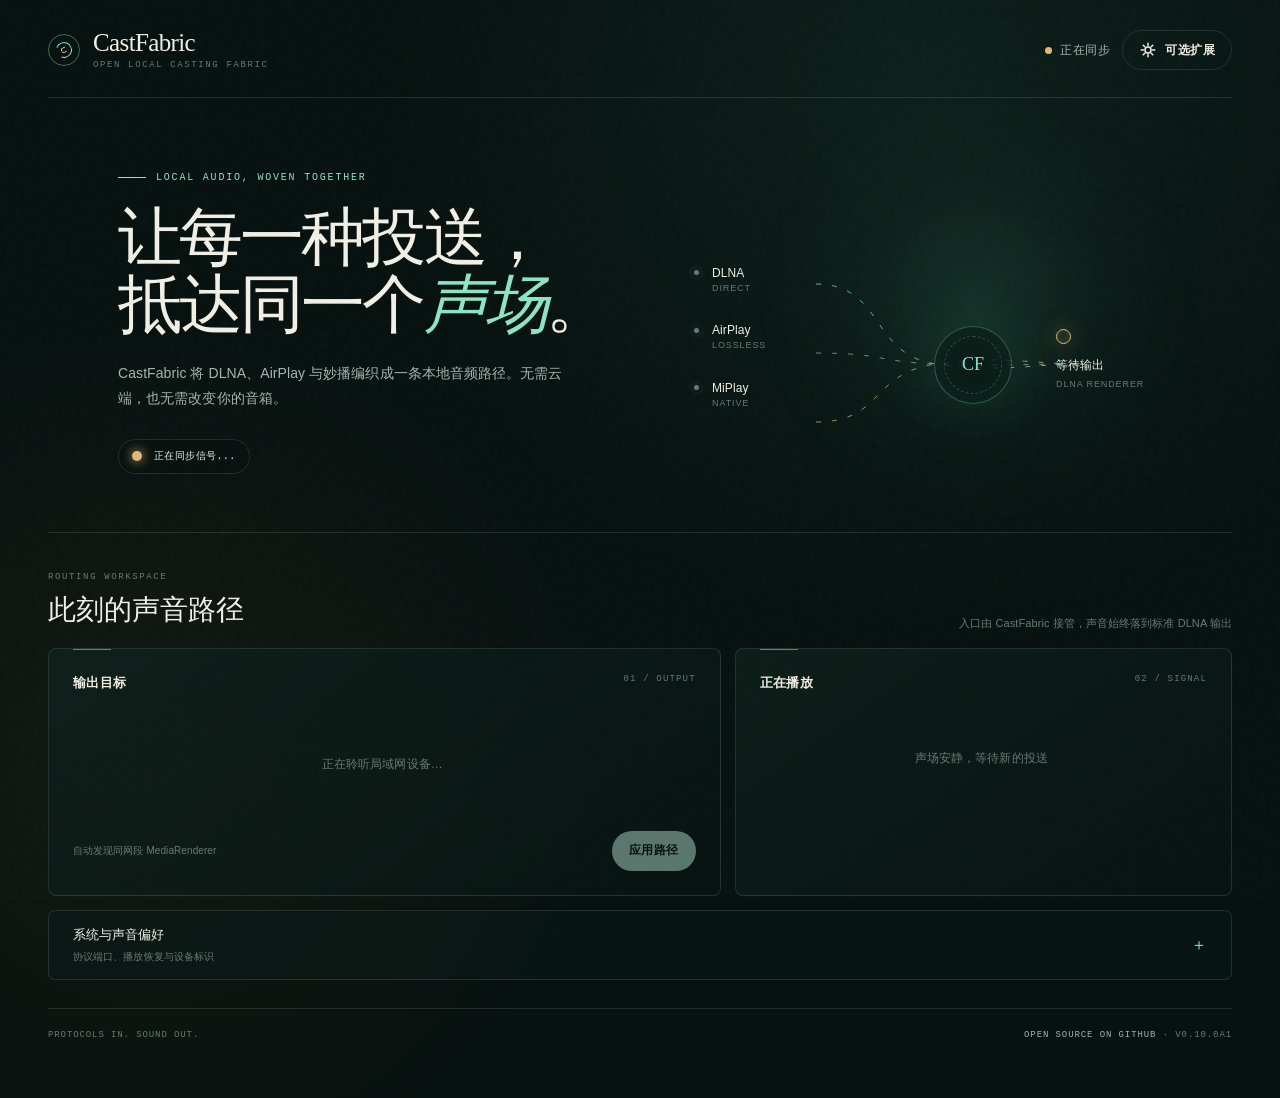
==== commit 2318c076: "feat(web): redesign CastFabric control surface" ====
--- a/miair/web/static/index.html
+++ b/miair/web/static/index.html
@@ -5,13 +5,9 @@
     <meta charset="UTF-8">
     <meta name="viewport" content="width=device-width, initial-scale=1.0">
     <title>CastFabric</title>
-    <meta name="color-scheme" content="light dark">
+    <meta name="theme-color" content="#07110f">
+    <meta name="color-scheme" content="dark">
     <link rel="icon" type="image/png" href="./static/weblogo.png">
-    <link rel="preconnect" href="https://fonts.googleapis.com">
-    <link rel="preconnect" href="https://fonts.gstatic.com" crossorigin>
-    <link
-        href="https://fonts.googleapis.com/css2?family=Inter:wght@400;500;600;700&family=Outfit:wght@400;500;600;700&display=swap"
-        rel="stylesheet">
     <style>
         :root {
             color-scheme: light dark;
@@ -1093,188 +1089,621 @@
             line-height: 1.5;
         }
     </style>
+    <style>
+        /* CastFabric / Acoustic Weave */
+        :root {
+            color-scheme: dark;
+            --bg: #07110f;
+            --surface: rgba(12, 27, 24, .78);
+            --surface-solid: #0d1b18;
+            --surface-hover: rgba(25, 51, 44, .72);
+            --border: rgba(222, 235, 224, .12);
+            --border-hover: rgba(222, 235, 224, .28);
+            --accent: #8ce4c2;
+            --accent-strong: #b4f2d6;
+            --accent-glow: rgba(79, 218, 167, .18);
+            --text: #f0eee5;
+            --text-secondary: #a6b5ad;
+            --text-muted: #667b72;
+            --green: #79ddb7;
+            --green-dim: rgba(121, 221, 183, .09);
+            --yellow: #e2b877;
+            --yellow-dim: rgba(226, 184, 119, .1);
+            --red: #ef8e7f;
+            --red-dim: rgba(239, 142, 127, .1);
+            --ink: #07110f;
+            --radius-lg: 8px;
+            --radius-md: 6px;
+            --radius-sm: 4px;
+            --blur: 24px;
+            --card-shadow: 0 28px 90px rgba(0, 0, 0, .26);
+        }
+
+        @media (prefers-color-scheme: light) {
+            :root {
+                --bg: #07110f;
+                --surface: rgba(12, 27, 24, .78);
+                --surface-solid: #0d1b18;
+                --surface-hover: rgba(25, 51, 44, .72);
+                --border: rgba(222, 235, 224, .12);
+                --border-hover: rgba(222, 235, 224, .28);
+                --text: #f0eee5;
+                --text-secondary: #a6b5ad;
+                --text-muted: #667b72;
+                --accent: #8ce4c2;
+                --accent-glow: rgba(79, 218, 167, .18);
+                --card-shadow: 0 28px 90px rgba(0, 0, 0, .26);
+            }
+        }
+
+        html { scroll-behavior: smooth; }
+
+        body {
+            font-family: "Avenir Next", "Avenir", "PingFang SC", "Hiragino Sans GB", sans-serif;
+            background:
+                radial-gradient(circle at 72% 8%, rgba(47, 121, 96, .14), transparent 34rem),
+                radial-gradient(circle at 12% 70%, rgba(179, 128, 70, .07), transparent 28rem),
+                var(--bg);
+            color: var(--text);
+            letter-spacing: .005em;
+        }
+
+        body::before {
+            content: "";
+            position: fixed;
+            inset: 0;
+            z-index: -1;
+            pointer-events: none;
+            opacity: .035;
+            background-image: url("data:image/svg+xml,%3Csvg viewBox='0 0 180 180' xmlns='http://www.w3.org/2000/svg'%3E%3Cfilter id='n'%3E%3CfeTurbulence type='fractalNoise' baseFrequency='.9' numOctaves='4' stitchTiles='stitch'/%3E%3C/filter%3E%3Crect width='100%25' height='100%25' filter='url(%23n)' opacity='.7'/%3E%3C/svg%3E");
+        }
+
+        .bg-blobs { display: none; }
+        .container { max-width: 1240px; padding: 0 28px 56px; }
+
+        nav {
+            padding: 28px 0 24px;
+            flex-direction: row;
+            justify-content: space-between;
+            align-items: center;
+            border-bottom: 1px solid var(--border);
+            animation: reveal .7s both;
+        }
+
+        .nav-top { width: 100%; }
+        .brand-lockup { display: flex; align-items: center; gap: 13px; }
+        .brand-glyph {
+            position: relative;
+            width: 32px;
+            height: 32px;
+            border: 1px solid rgba(140, 228, 194, .42);
+            border-radius: 50%;
+        }
+        .brand-glyph::before,
+        .brand-glyph::after {
+            content: "";
+            position: absolute;
+            inset: 7px;
+            border: 1px solid var(--accent);
+            border-left-color: transparent;
+            border-radius: 50%;
+            transform: rotate(-26deg);
+        }
+        .brand-glyph::after { inset: 12px; border-color: var(--yellow); border-right-color: transparent; }
+
+        .logo {
+            display: block;
+            font-family: "Bodoni 72", Didot, Georgia, serif;
+            font-size: 25px;
+            font-weight: 500;
+            letter-spacing: -.025em;
+            color: var(--text);
+            background: none;
+            -webkit-text-fill-color: currentColor;
+        }
+        .brand-subtitle {
+            margin-top: 1px;
+            color: var(--text-muted);
+            font-family: "SFMono-Regular", Consolas, monospace;
+            font-size: 9px;
+            letter-spacing: .18em;
+            text-transform: uppercase;
+        }
+        .tagline { display: none; }
+
+        .nav-actions { align-items: center; }
+        .nav-state {
+            display: flex;
+            align-items: center;
+            gap: 8px;
+            color: var(--text-secondary);
+            font-size: 12px;
+            letter-spacing: .04em;
+        }
+        .nav-state .status-dot { width: 7px; height: 7px; background: var(--yellow); }
+
+        .btn {
+            min-height: 40px;
+            padding: 9px 16px;
+            border-radius: 999px;
+            font-size: 12px;
+            font-weight: 600;
+            letter-spacing: .04em;
+        }
+        .btn-primary {
+            background: var(--accent);
+            color: var(--ink);
+            box-shadow: none;
+        }
+        .btn-primary:hover:not(:disabled) {
+            background: var(--accent-strong);
+            color: var(--ink);
+            box-shadow: 0 10px 30px rgba(79, 218, 167, .15);
+        }
+        .btn-secondary { background: transparent; border-color: var(--border); }
+        .btn-secondary:hover:not(:disabled) { background: rgba(255,255,255,.04); border-color: var(--border-hover); }
+
+        .signal-stage {
+            position: relative;
+            min-height: 435px;
+            padding: 72px 70px 54px;
+            overflow: hidden;
+            border-bottom: 1px solid var(--border);
+            animation: reveal .9s .08s both;
+        }
+        .signal-stage::before {
+            content: "";
+            position: absolute;
+            width: 460px;
+            height: 460px;
+            right: 2%;
+            top: -25px;
+            border-radius: 50%;
+            background: radial-gradient(circle, rgba(89, 207, 163, .12), rgba(89, 207, 163, .025) 38%, transparent 70%);
+            filter: blur(8px);
+            animation: breathe 8s ease-in-out infinite;
+        }
+        .signal-copy { position: relative; z-index: 3; max-width: 560px; }
+        .eyebrow {
+            display: flex;
+            align-items: center;
+            gap: 10px;
+            margin-bottom: 19px;
+            color: var(--accent);
+            font-family: "SFMono-Regular", Consolas, monospace;
+            font-size: 10px;
+            letter-spacing: .18em;
+            text-transform: uppercase;
+        }
+        .eyebrow::before { content: ""; width: 28px; height: 1px; background: currentColor; }
+        .signal-copy h1 {
+            font-family: "Bodoni 72", Didot, "Songti SC", Georgia, serif;
+            font-size: clamp(42px, 5vw, 70px);
+            font-weight: 400;
+            line-height: 1.06;
+            letter-spacing: -.045em;
+        }
+        .signal-copy h1 em { color: var(--accent); font-weight: 400; }
+        .signal-copy p {
+            max-width: 470px;
+            margin-top: 22px;
+            color: var(--text-secondary);
+            font-size: 14px;
+            line-height: 1.8;
+        }
+
+        .signal-map {
+            position: absolute;
+            z-index: 2;
+            right: 48px;
+            bottom: 42px;
+            width: 490px;
+            height: 250px;
+        }
+        .signal-lines { position: absolute; inset: 0; width: 100%; height: 100%; overflow: visible; }
+        .signal-line { fill: none; stroke-width: 1; stroke-dasharray: 5 11; animation: travel 12s linear infinite; }
+        .signal-line.dlna { stroke: rgba(140, 228, 194, .7); }
+        .signal-line.airplay { stroke: rgba(215, 225, 218, .52); animation-delay: -3s; }
+        .signal-line.miplay { stroke: rgba(226, 184, 119, .7); animation-delay: -6s; }
+        .protocol-stack { position: absolute; left: 0; top: 24px; display: grid; gap: 26px; }
+        .protocol-chip {
+            display: grid;
+            grid-template-columns: 8px auto;
+            column-gap: 10px;
+            align-items: center;
+            min-width: 126px;
+            color: var(--text);
+            font-size: 12px;
+        }
+        .protocol-chip i { width: 5px; height: 5px; border-radius: 50%; background: var(--text-muted); box-shadow: 0 0 0 5px rgba(255,255,255,.025); }
+        .protocol-chip.is-ready i { background: var(--accent); box-shadow: 0 0 14px var(--accent); }
+        .protocol-chip small { grid-column: 2; color: var(--text-muted); font-size: 9px; letter-spacing: .1em; text-transform: uppercase; }
+        .fabric-core {
+            position: absolute;
+            left: 240px;
+            top: 86px;
+            width: 78px;
+            height: 78px;
+            display: grid;
+            place-items: center;
+            border: 1px solid rgba(140, 228, 194, .3);
+            border-radius: 50%;
+            background: rgba(11, 29, 24, .82);
+            box-shadow: 0 0 70px rgba(79, 218, 167, .12), inset 0 0 30px rgba(79, 218, 167, .06);
+            color: var(--accent);
+            font-family: "Bodoni 72", Didot, serif;
+            font-size: 18px;
+        }
+        .fabric-core::before { content: ""; position: absolute; inset: 9px; border: 1px dashed rgba(140,228,194,.25); border-radius: 50%; animation: orbit 24s linear infinite; }
+        .output-node { position: absolute; right: 0; top: 89px; width: 128px; }
+        .output-node::before {
+            content: "";
+            display: block;
+            width: 13px;
+            height: 13px;
+            margin-bottom: 12px;
+            border: 1px solid var(--yellow);
+            border-radius: 50%;
+            box-shadow: 0 0 22px rgba(226,184,119,.3), inset 0 0 8px rgba(226,184,119,.25);
+        }
+        .output-node span { display: block; color: var(--text); font-size: 12px; white-space: nowrap; overflow: hidden; text-overflow: ellipsis; }
+        .output-node small { display: block; margin-top: 4px; color: var(--text-muted); font-size: 9px; letter-spacing: .1em; text-transform: uppercase; }
+
+        .status-bar {
+            width: fit-content;
+            margin: 27px 0 0;
+            padding: 9px 13px;
+            border-radius: 999px;
+            background: rgba(7,17,15,.5);
+            backdrop-filter: blur(16px);
+            font-family: "SFMono-Regular", Consolas, monospace;
+            font-size: 10px;
+            letter-spacing: .04em;
+        }
+        .status-running { border-color: rgba(140,228,194,.25); }
+        .status-running .status-dot { background: var(--accent); box-shadow: 0 0 10px rgba(140,228,194,.7); }
+
+        .workspace { padding-top: 38px; }
+        .workspace-head { display: flex; justify-content: space-between; align-items: end; margin-bottom: 17px; }
+        .workspace-kicker { color: var(--text-muted); font-family: "SFMono-Regular", Consolas, monospace; font-size: 9px; letter-spacing: .18em; text-transform: uppercase; }
+        .workspace-head h2 { margin-top: 5px; font-family: "Bodoni 72", Didot, "Songti SC", serif; font-size: 28px; font-weight: 400; }
+        .workspace-note { color: var(--text-muted); font-size: 11px; }
+        .main-grid { grid-template-columns: 1.15fr .85fr; gap: 14px; align-items: stretch; animation: reveal .8s .18s both; }
+
+        .card {
+            padding: 24px;
+            background: linear-gradient(145deg, rgba(16,34,29,.78), rgba(8,21,18,.72));
+            border-radius: 8px;
+            box-shadow: none;
+            overflow: visible;
+        }
+        .card::before { content: ""; position: absolute; left: 24px; top: 0; width: 38px; height: 1px; background: var(--accent); opacity: .55; }
+        .card:hover { transform: none; box-shadow: var(--card-shadow); border-color: var(--border-hover); }
+        .card-header { align-items: flex-start; margin-bottom: 22px; }
+        .card-title { font-family: inherit; font-size: 13px; font-weight: 600; letter-spacing: .02em; }
+        .card-index { color: var(--text-muted); font-family: "SFMono-Regular", Consolas, monospace; font-size: 9px; letter-spacing: .13em; }
+
+        #device-list, #renderers-list { max-height: 420px; }
+        .device-item, .speaker-item {
+            min-height: 78px;
+            margin-bottom: 8px;
+            padding: 15px 16px;
+            background: rgba(5, 15, 13, .48);
+            border-radius: 5px;
+        }
+        .device-item { border-left: 2px solid transparent; }
+        .device-item:hover { background: rgba(24, 48, 41, .62); }
+        .device-item.selected { border-color: rgba(140,228,194,.26); border-left-color: var(--accent); background: rgba(52, 104, 84, .12); }
+        .device-name-input, .speaker-name { font-size: 14px; font-weight: 500; }
+        .device-meta, .speaker-meta { margin-top: 5px; color: var(--text-muted); font-family: "SFMono-Regular", Consolas, monospace; font-size: 9px; }
+        .device-checkbox { display: grid; place-items: center; width: 30px; height: 30px; margin-left: 12px; border: 1px solid var(--border); border-radius: 50%; }
+        .device-checkbox svg { width: 14px; height: 14px; }
+        .speaker-status { background: transparent; border: 1px solid var(--border); border-radius: 999px; font-size: 10px; }
+        .speaker-status.playing { color: var(--accent); border-color: rgba(140,228,194,.3); background: var(--green-dim); }
+        .badge { padding: 3px 7px; border-radius: 999px; font-size: 8px; letter-spacing: .08em; }
+        .badge-dlna, .badge-airplay { color: var(--accent); background: var(--green-dim); border-color: rgba(140,228,194,.2); }
+        .card-actions { display: flex; justify-content: space-between; align-items: center; margin-top: 18px; }
+        .scan-copy { color: var(--text-muted); font-size: 10px; }
+
+        .settings-shell { margin-top: 14px; animation: reveal .8s .26s both; }
+        .settings-shell > summary {
+            min-height: 70px;
+            display: flex;
+            align-items: center;
+            justify-content: space-between;
+            padding: 0 24px;
+            cursor: pointer;
+            list-style: none;
+            border: 1px solid var(--border);
+            border-radius: 7px;
+            background: rgba(12,27,24,.58);
+        }
+        .settings-shell > summary::-webkit-details-marker { display: none; }
+        .settings-summary-title { font-size: 13px; }
+        .settings-summary-title small { display: block; margin-top: 4px; color: var(--text-muted); font-size: 10px; font-weight: 400; }
+        .settings-arrow { color: var(--accent); transition: transform .3s; }
+        .settings-shell[open] .settings-arrow { transform: rotate(45deg); }
+        .settings-panel { display: grid; grid-template-columns: 1fr 1fr; gap: 14px; padding-top: 14px; }
+        .settings-card { padding: 22px; border: 1px solid var(--border); border-radius: 7px; background: rgba(12,27,24,.62); }
+        .section { padding: 0; margin-bottom: 22px; background: transparent; border: 0; }
+        .section-title { margin-bottom: 17px; color: var(--text-muted); font-family: "SFMono-Regular", Consolas, monospace; font-size: 9px; letter-spacing: .16em; }
+        .toggle-row { gap: 20px; }
+        .toggle-row + .toggle-row { margin-top: 16px !important; padding-top: 16px; border-top: 1px solid var(--border); }
+        .toggle-title { font-size: 13px; font-weight: 500; }
+        .toggle-desc { margin-top: 3px; color: var(--text-muted); font-size: 10px; line-height: 1.5; }
+        .form-label { color: var(--text-muted); font-family: "SFMono-Regular", Consolas, monospace; font-size: 9px; letter-spacing: .08em; text-transform: uppercase; }
+        .form-input { padding: 11px 12px; background: rgba(4,13,11,.7); border-radius: 4px; font-family: "SFMono-Regular", Consolas, monospace; font-size: 12px; }
+        .form-input:focus { background: rgba(4,13,11,.95); box-shadow: 0 0 0 3px rgba(140,228,194,.08); }
+        .switch { width: 42px; height: 23px; }
+        .slider { background: #35443e; }
+        .slider::before { width: 17px; height: 17px; }
+        input:checked + .slider { background: #397d65; }
+        input:checked + .slider::before { transform: translateX(19px); }
+        input[type="range"] { accent-color: var(--accent) !important; }
+
+        .modal-overlay { background: rgba(1, 8, 6, .82); }
+        .modal { background: #0d1b18; border-radius: 8px; padding: 28px; }
+        .modal-title { font-family: "Bodoni 72", Didot, "Songti SC", serif; font-size: 25px; font-weight: 400; }
+        .help-block { background: rgba(226,184,119,.06); border-color: rgba(226,184,119,.15); color: var(--text-secondary); }
+        .update-version-row, .release-notes-content { background: rgba(4,13,11,.55); }
+        .update-badge { color: var(--yellow); background: var(--yellow-dim); border-color: rgba(226,184,119,.2); -webkit-text-fill-color: currentColor; }
+
+        .page-footer { display: flex; justify-content: space-between; align-items: center; margin-top: 28px; padding-top: 20px; border-top: 1px solid var(--border); color: var(--text-muted); font-family: "SFMono-Regular", Consolas, monospace; font-size: 9px; letter-spacing: .1em; text-transform: uppercase; }
+        .footer-link { color: var(--text-secondary); }
+        .footer-link:hover { color: var(--accent); text-decoration: none; }
+
+        @keyframes reveal { from { opacity: 0; transform: translateY(12px); } to { opacity: 1; transform: none; } }
+        @keyframes travel { to { stroke-dashoffset: -160; } }
+        @keyframes orbit { to { transform: rotate(360deg); } }
+        @keyframes breathe { 0%,100% { transform: scale(.96); opacity: .65; } 50% { transform: scale(1.04); opacity: 1; } }
+
+        @media (max-width: 1000px) {
+            .signal-stage { padding: 58px 20px 340px; }
+            .signal-map { left: 50%; right: auto; bottom: 34px; transform: translateX(-50%); }
+            .main-grid { grid-template-columns: 1fr; }
+        }
+
+        @media (max-width: 620px) {
+            .container { padding: 0 16px 38px; }
+            nav { padding: 18px 0; }
+            .brand-subtitle { display: none; }
+            .logo { font-size: 22px; }
+            .nav-state { display: none; }
+            .nav-actions .btn { width: 42px; padding: 0; font-size: 0; }
+            .nav-actions .btn svg { margin: 0; }
+            .signal-stage { min-height: 650px; padding: 50px 4px 310px; }
+            .signal-copy h1 { font-size: 44px; line-height: 1.08; }
+            .signal-copy p { font-size: 13px; }
+            .signal-map { width: 350px; height: 255px; bottom: 32px; }
+            .protocol-stack { left: 4px; }
+            .fabric-core { left: 164px; }
+            .output-node { right: 1px; width: 100px; }
+            .workspace { padding-top: 30px; }
+            .workspace-head { align-items: flex-start; flex-direction: column; gap: 7px; }
+            .workspace-note { line-height: 1.5; }
+            .card { padding: 20px 16px; }
+            .speaker-item { align-items: flex-start; gap: 12px; }
+            .settings-panel { grid-template-columns: 1fr; }
+            .settings-shell > summary { padding: 0 17px; }
+            .page-footer { align-items: flex-start; gap: 10px; flex-direction: column; }
+        }
+
+        @media (prefers-reduced-motion: reduce) {
+            *, *::before, *::after { animation-duration: .01ms !important; animation-iteration-count: 1 !important; scroll-behavior: auto !important; }
+        }
+    </style>
 </head>
 
 <body>
-    <div class="bg-blobs">
-        <div class="blob blob-1"></div>
-        <div class="blob blob-2"></div>
-        <div class="blob blob-3"></div>
-    </div>
     <div class="container">
         <nav>
             <div class="nav-top">
-                <div class="logo">
-                    CastFabric
-                    <span id="update-link"></span>
+                <div class="brand-lockup">
+                    <span class="brand-glyph" aria-hidden="true"></span>
+                    <div>
+                        <div class="logo">CastFabric <span id="update-link"></span></div>
+                        <div class="brand-subtitle">Open local casting fabric</div>
+                    </div>
                 </div>
                 <div class="nav-actions">
+                    <div class="nav-state" aria-live="polite">
+                        <span class="status-dot"></span>
+                        <span id="nav-status-text">正在同步</span>
+                    </div>
                     <button class="btn btn-secondary" onclick="openAccountModal()">
                         <svg width="18" height="18" viewBox="0 0 24 24" fill="none" stroke="currentColor"
                             stroke-width="2" stroke-linecap="round" stroke-linejoin="round">
-                            <path d="M20 21v-2a4 4 0 0 0-4-4H8a4 4 0 0 0-4 4v2"></path>
-                            <circle cx="12" cy="7" r="4"></circle>
+                            <path d="M12 3v3m0 12v3M3 12h3m12 0h3M5.64 5.64l2.12 2.12m8.48 8.48 2.12 2.12m0-12.72-2.12 2.12m-8.48 8.48-2.12 2.12"></path>
+                            <circle cx="12" cy="12" r="4"></circle>
                         </svg>
-                        小米扩展
+                        可选扩展
                     </button>
                 </div>
             </div>
-            <div class="tagline">开源的 DLNA / AirPlay / 妙播局域网音频投放层</div>
         </nav>
 
-        <div id="status-bar" class="status-bar status-stopped">
-            <span class="status-dot"></span>
-            <span id="status-text">正在同步状态...</span>
-        </div>
-
-        <div class="main-grid">
-            <!-- Left: Devices -->
+        <section class="signal-stage" aria-labelledby="signal-title">
+            <div class="signal-copy">
+                <div class="eyebrow">Local audio, woven together</div>
+                <h1 id="signal-title">让每一种投送，<br>抵达同一个<em>声场</em>。</h1>
+                <p>CastFabric 将 DLNA、AirPlay 与妙播编织成一条本地音频路径。无需云端，也无需改变你的音箱。</p>
+
+                <div id="status-bar" class="status-bar status-stopped">
+                    <span class="status-dot"></span>
+                    <span id="status-text">正在同步信号...</span>
+                </div>
+            </div>
+
+            <div class="signal-map" aria-label="协议入口到 DLNA 输出的实时链路">
+                <svg class="signal-lines" viewBox="0 0 490 250" aria-hidden="true">
+                    <path class="signal-line dlna" d="M122 44 C190 44 176 115 242 124 S340 124 383 124" />
+                    <path class="signal-line airplay" d="M122 113 C188 113 185 122 242 124 S340 124 383 124" />
+                    <path class="signal-line miplay" d="M122 182 C190 182 176 133 242 124 S340 124 383 124" />
+                </svg>
+                <div class="protocol-stack">
+                    <div class="protocol-chip" id="protocol-dlna"><i></i><span>DLNA</span><small>direct</small></div>
+                    <div class="protocol-chip" id="protocol-airplay"><i></i><span>AirPlay</span><small>lossless</small></div>
+                    <div class="protocol-chip" id="protocol-miplay"><i></i><span>MiPlay</span><small>native</small></div>
+                </div>
+                <div class="fabric-core" aria-hidden="true">CF</div>
+                <div class="output-node">
+                    <span id="signal-output-name">等待输出</span>
+                    <small>DLNA renderer</small>
+                </div>
+            </div>
+        </section>
+
+        <main class="workspace">
+            <div class="workspace-head">
+                <div>
+                    <div class="workspace-kicker">Routing workspace</div>
+                    <h2>此刻的声音路径</h2>
+                </div>
+                <div class="workspace-note">入口由 CastFabric 接管，声音始终落到标准 DLNA 输出</div>
+            </div>
+
+            <div class="main-grid">
             <div class="card">
                 <div class="card-header">
-                    <span class="card-title">
-                        DLNA 输出目标
-                    </span>
+                    <span class="card-title">输出目标</span>
+                    <span class="card-index">01 / OUTPUT</span>
                 </div>
 
                 <div id="device-list">
-                    <div style="text-align: center; padding: 40px; color: var(--text-muted);">
-                        正在加载设备列表...
+                    <div style="text-align:center; padding:40px; color:var(--text-muted); font-size:12px;">
+                        正在聆听局域网设备…
                     </div>
                 </div>
 
-                <div style="display: flex; justify-content: flex-end; margin-top: 16px;">
+                <div class="card-actions">
+                    <span class="scan-copy">自动发现同网段 MediaRenderer</span>
                     <button class="btn btn-primary" id="btn-save" disabled onclick="saveSelection()">
-                        应用
+                        应用路径
                     </button>
                 </div>
-
                 <div class="tip" id="tip-save"></div>
             </div>
 
-            <!-- Center: Status -->
             <div class="card">
                 <div class="card-header">
-                    <span class="card-title">
-                        渲染器媒体状态
-                    </span>
+                    <span class="card-title">正在播放</span>
+                    <span class="card-index">02 / SIGNAL</span>
                 </div>
                 <div id="renderers-list">
-                    <div style="text-align: center; padding: 30px; color: var(--text-muted); font-size: 14px;">
-                        暂无媒体
+                    <div style="text-align:center; padding:34px; color:var(--text-muted); font-size:12px;">
+                        声场安静，等待新的投送
                     </div>
                 </div>
             </div>
-
-            <!-- Right: Settings -->
-            <div class="card">
-                <div class="card-header">
-                    <span class="card-title">
-                        配置选项
-                    </span>
-                </div>
-
-                <div class="section">
-                    <span class="section-title">实验性配置</span>
-                    <div class="toggle-row">
-                        <div class="toggle-info">
-                            <div class="toggle-title">打断后续播 (Auto-Resume)</div>
-                            <div class="toggle-desc">被语音唤醒等操作打断后自动恢复播放</div>
-                        </div>
-                        <label class="switch">
-                            <input type="checkbox" id="chk-auto-resume">
-                            <span class="slider"></span>
-                        </label>
+            </div>
+
+            <details class="settings-shell">
+                <summary>
+                    <div class="settings-summary-title">
+                        系统与声音偏好
+                        <small>协议端口、播放恢复与设备标识</small>
                     </div>
-
-                    <div class="toggle-row" style="margin-top: 16px;">
-                        <div class="toggle-info">
-                            <div class="toggle-title">自动故障应对</div>
-                            <div class="toggle-desc">当检测到服务或网络发生故障时，将尝试自动重新启动</div>
-                        </div>
-                        <label class="switch">
-                            <input type="checkbox" id="chk-auto-restart">
-                            <span class="slider"></span>
-                        </label>
-                    </div>
-
-                    <div style="margin-top: 16px; display: flex; align-items: center; gap: 12px;">
-                        <span style="font-size: 13px; color: var(--text-secondary);">续播延迟 (秒)</span>
-                        <input type="number" class="form-input" id="input-resume-delay"
-                            style="width: 70px; padding: 6px 10px;" value="5" min="1" max="15">
-                    </div>
-
-                    <div style="margin-top: 20px; opacity: 0.5; pointer-events: none;" id="div-default-volume">
-                        <div
-                            style="display: flex; justify-content: space-between; align-items: center; margin-bottom: 8px;">
-                            <span style="font-size: 13px; color: var(--text-secondary);">默认音量级别</span>
-                            <span id="volume-display"
-                                style="font-size: 13px; color: var(--text); font-weight: 600;">38%</span>
-                        </div>
-                        <input type="range" id="input-default-volume" min="1" max="100" value="38"
-                            style="width: 100%; accent-color: var(--accent); cursor: pointer;"
-                            oninput="document.getElementById('volume-display').textContent = this.value + '%'">
-                        <div
-                            style="display: flex; justify-content: space-between; font-size: 11px; color: var(--text-muted); margin-top: 4px;">
-                            <span>1</span>
-                            <span>38</span>
-                            <span>100</span>
+                    <span class="settings-arrow" aria-hidden="true">＋</span>
+                </summary>
+                <div class="settings-panel">
+                    <div class="settings-card">
+                        <div class="section">
+                            <span class="section-title">Playback behavior</span>
+                            <div class="toggle-row">
+                                <div class="toggle-info">
+                                    <div class="toggle-title">打断后续播</div>
+                                    <div class="toggle-desc">被语音唤醒等操作打断后自动恢复</div>
+                                </div>
+                                <label class="switch">
+                                    <input type="checkbox" id="chk-auto-resume">
+                                    <span class="slider"></span>
+                                </label>
+                            </div>
+
+                            <div class="toggle-row" style="margin-top:16px;">
+                                <div class="toggle-info">
+                                    <div class="toggle-title">自动故障恢复</div>
+                                    <div class="toggle-desc">检测到服务异常时尝试重新启动</div>
+                                </div>
+                                <label class="switch">
+                                    <input type="checkbox" id="chk-auto-restart">
+                                    <span class="slider"></span>
+                                </label>
+                            </div>
+
+                            <div style="margin-top:20px; display:flex; align-items:center; justify-content:space-between; gap:12px;">
+                                <span style="font-size:12px; color:var(--text-secondary);">续播延迟</span>
+                                <div style="display:flex; align-items:center; gap:8px;">
+                                    <input type="number" class="form-input" id="input-resume-delay" style="width:66px; padding:7px 9px;" value="5" min="1" max="15">
+                                    <span style="font-size:10px; color:var(--text-muted);">秒</span>
+                                </div>
+                            </div>
+
+                            <div style="margin-top:20px; opacity:.5; pointer-events:none;" id="div-default-volume">
+                                <div style="display:flex; justify-content:space-between; align-items:center; margin-bottom:8px;">
+                                    <span style="font-size:12px; color:var(--text-secondary);">默认音量</span>
+                                    <span id="volume-display" style="font-size:11px; color:var(--accent);">38%</span>
+                                </div>
+                                <input type="range" id="input-default-volume" min="1" max="100" value="38" style="width:100%;" oninput="document.getElementById('volume-display').textContent = this.value + '%'">
+                            </div>
+
+                            <div class="toggle-row" style="margin-top:16px;">
+                                <div class="toggle-info"><div class="toggle-title">跟随设备当前音量</div></div>
+                                <label class="switch">
+                                    <input type="checkbox" id="chk-follow-volume" checked onchange="toggleDefaultVolume()">
+                                    <span class="slider"></span>
+                                </label>
+                            </div>
                         </div>
                     </div>
 
-                    <div class="toggle-row" style="margin-top: 16px;">
-                        <div class="toggle-info">
-                            <div class="toggle-desc">跟随设备当前音量级别</div>
+                    <div class="settings-card">
+                        <div class="section">
+                            <span class="section-title">Network & identity</span>
+                            <div style="display:grid; grid-template-columns:1fr 1fr; gap:12px;">
+                                <div class="form-group">
+                                    <label class="form-label">DLNA 端口</label>
+                                    <input type="number" class="form-input" id="input-dlna-port" placeholder="8200">
+                                </div>
+                                <div class="form-group">
+                                    <label class="form-label">Web 端口</label>
+                                    <input type="number" class="form-input" id="input-web-port" placeholder="8300">
+                                </div>
+                            </div>
+                            <div class="toggle-row" style="margin-top:4px;">
+                                <div class="toggle-info">
+                                    <div class="toggle-title">妙播接收</div>
+                                    <div class="toggle-desc">在小米音乐应用中发布本机入口</div>
+                                </div>
+                                <label class="switch">
+                                    <input type="checkbox" id="chk-enable-miplay">
+                                    <span class="slider"></span>
+                                </label>
+                            </div>
+                            <div style="display:grid; grid-template-columns:1.35fr .65fr; gap:12px; margin-top:20px;">
+                                <div class="form-group">
+                                    <label class="form-label">设备名称前缀</label>
+                                    <input type="text" class="form-input" id="input-miplay-name" placeholder="CastFabric">
+                                </div>
+                                <div class="form-group">
+                                    <label class="form-label">妙播端口</label>
+                                    <input type="number" class="form-input" id="input-miplay-port" placeholder="8899">
+                                </div>
+                            </div>
                         </div>
-                        <label class="switch">
-                            <input type="checkbox" id="chk-follow-volume" checked onchange="toggleDefaultVolume()">
-                            <span class="slider"></span>
-                        </label>
+                        <div style="display:flex; justify-content:flex-end;">
+                            <button class="btn btn-primary" id="btn-save-experimental" onclick="saveExperimental()">保存设置</button>
+                        </div>
+                        <div class="tip" id="tip-experimental"></div>
                     </div>
                 </div>
-
-                <div class="section">
-                    <span class="section-title">网络设置</span>
-                    <div class="form-group">
-                        <label class="form-label">DLNA 端口</label>
-                        <input type="number" class="form-input" id="input-dlna-port" placeholder="8200">
-                    </div>
-                    <div class="form-group">
-                        <label class="form-label">Web 管理端口</label>
-                        <input type="number" class="form-input" id="input-web-port" placeholder="8300">
-                    </div>
-                    <div class="toggle-row" style="margin-top: 16px;">
-                        <div class="toggle-info">
-                            <div class="toggle-desc">启用妙播接收（实验性）</div>
-                        </div>
-                        <label class="switch">
-                            <input type="checkbox" id="chk-enable-miplay">
-                            <span class="slider"></span>
-                        </label>
-                    </div>
-                    <div class="form-group" style="margin-top: 16px;">
-                        <label class="form-label">设备名称前缀</label>
-                        <input type="text" class="form-input" id="input-miplay-name" placeholder="CastFabric">
-                    </div>
-                    <div class="form-group">
-                        <label class="form-label">妙播控制端口</label>
-                        <input type="number" class="form-input" id="input-miplay-port" placeholder="8899">
-                    </div>
-                </div>
-
-                <div style="display: flex; justify-content: flex-end;">
-                    <button class="btn btn-primary" id="btn-save-experimental" onclick="saveExperimental()">
-                        应用
-                    </button>
-                </div>
-
-                <div class="tip" id="tip-experimental"></div>
-            </div>
-        </div>
-
-        <div style="text-align: center; margin-top: 40px; color: var(--text-muted); font-size: 12px;">
-            <a href="https://github.com/wangerzi/CastFabric" class="footer-link" target="_blank">CastFabric</a>
-            <span id="version-text">V0.10.0a1</span>
-        </div>
+            </details>
+        </main>
+
+        <footer class="page-footer">
+            <span>Protocols in. Sound out.</span>
+            <span><a href="https://github.com/wangerzi/CastFabric" class="footer-link" target="_blank" rel="noreferrer">Open source on GitHub</a> · <span id="version-text">V0.10.0a1</span></span>
+        </footer>
     </div>
 
     <!-- Account Modal -->
@@ -1715,22 +2144,36 @@
         function updateStatusBar(data) {
             const bar = document.getElementById('status-bar');
             const text = document.getElementById('status-text');
-
-            if (data.dlna_running && data.local_control_available) {
+            const navText = document.getElementById('nav-status-text');
+            const navDot = document.querySelector('.nav-state .status-dot');
+            const dlnaChip = document.getElementById('protocol-dlna');
+            const airplayChip = document.getElementById('protocol-airplay');
+            const miplayChip = document.getElementById('protocol-miplay');
+            const localReady = !!(data.dlna_running && data.local_control_available);
+            const miplayReady = !!(data.miplay && data.miplay.running && data.miplay.advertising);
+
+            dlnaChip.classList.toggle('is-ready', !!data.dlna_running);
+            airplayChip.classList.toggle('is-ready', !!data.dlna_running);
+            miplayChip.classList.toggle('is-ready', miplayReady);
+            navText.textContent = localReady ? '本地链路在线' : '链路待确认';
+            navDot.style.background = localReady ? 'var(--accent)' : 'var(--yellow)';
+            navDot.style.boxShadow = localReady ? '0 0 10px rgba(140,228,194,.7)' : 'none';
+
+            if (localReady) {
                 bar.className = 'status-bar status-running';
-                text.textContent = `服务运行中 · ${data.renderers_count} 个渲染器 · 实体音箱局域网直连`;
+                text.textContent = `链路已织成 · ${data.renderers_count} 个入口 · 本地 DLNA 直连`;
             } else if (data.dlna_running && !data.local_control_available) {
                 bar.className = 'status-bar status-degraded';
-                text.textContent = '投放入口已发布 · 当前 DLNA 输出目标离线';
+                text.textContent = '入口已发布 · 输出目标暂时离线';
             } else if (data.dlna_running) {
                 bar.className = 'status-bar status-running';
-                text.textContent = `服务运行中 · ${data.renderers_count} 个渲染器正活跃`;
+                text.textContent = `${data.renderers_count} 个投送入口正在广播`;
             } else if (!data.targets_count) {
                 bar.className = 'status-bar status-stopped';
-                text.textContent = '等待选择局域网 DLNA 输出目标';
+                text.textContent = '选择一个局域网输出，开始编织声音路径';
             } else {
                 bar.className = 'status-bar status-stopped';
-                text.textContent = '正在连接局域网输出目标...';
+                text.textContent = '正在连接局域网输出…';
             }
         }
 
@@ -1781,11 +2224,18 @@
 
         function renderTargetList(targets, defaultTargetId) {
             const container = document.getElementById('device-list');
+            const outputName = document.getElementById('signal-output-name');
             if (!targets.length) {
                 container.innerHTML = '<div style="text-align:center; padding:20px; color:var(--text-muted);">未发现局域网 DLNA 渲染器，请确认设备已开机并处于同一网段</div>';
                 document.getElementById('btn-save').disabled = true;
+                outputName.textContent = '等待输出';
                 return;
             }
+
+            const activeTarget = targets.find(target => target.id === defaultTargetId)
+                || targets.find(target => target.selected)
+                || targets[0];
+            outputName.textContent = activeTarget.name || 'DLNA 输出';
 
             container.innerHTML = targets.map(target => {
                 const selected = !!target.selected;
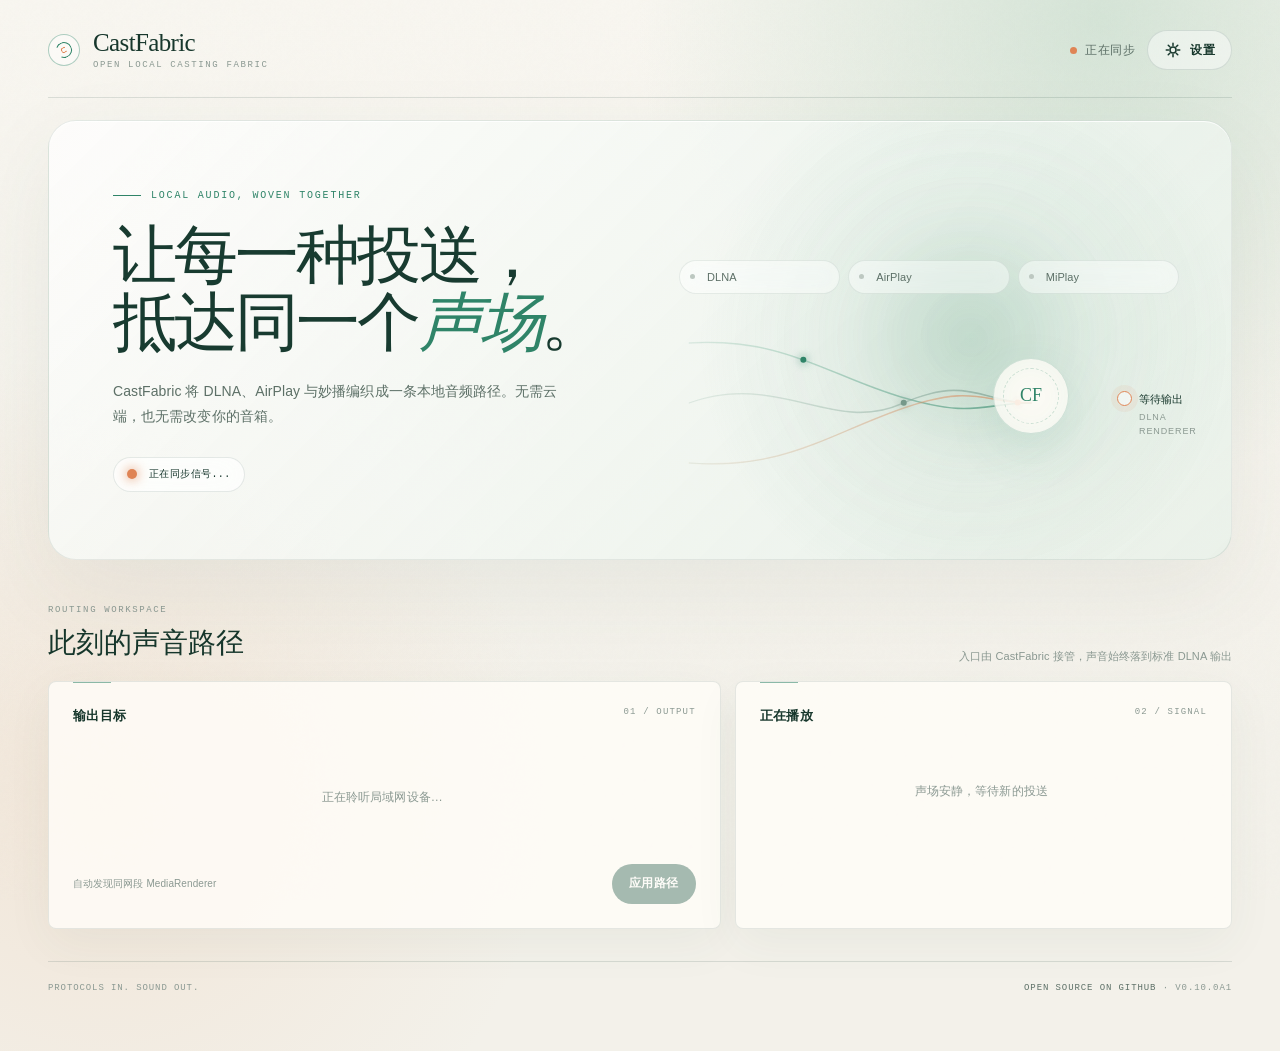
==== commit b4a390e5: "feat(web): brighten the CastFabric sound field" ====
--- a/miair/web/static/index.html
+++ b/miair/web/static/index.html
@@ -5,8 +5,8 @@
     <meta charset="UTF-8">
     <meta name="viewport" content="width=device-width, initial-scale=1.0">
     <title>CastFabric</title>
-    <meta name="theme-color" content="#07110f">
-    <meta name="color-scheme" content="dark">
+    <meta name="theme-color" content="#f3f1ea">
+    <meta name="color-scheme" content="light">
     <link rel="icon" type="image/png" href="./static/weblogo.png">
     <style>
         :root {
@@ -1490,6 +1490,220 @@
 
         @media (prefers-reduced-motion: reduce) {
             *, *::before, *::after { animation-duration: .01ms !important; animation-iteration-count: 1 !important; scroll-behavior: auto !important; }
+            .weave-particle { display: none; }
+        }
+    </style>
+    <style>
+        /* Acoustic Weave / Dawn revision */
+        :root {
+            color-scheme: light;
+            --bg: #f3f1ea;
+            --surface: rgba(255, 253, 248, .82);
+            --surface-solid: #fffdf8;
+            --surface-hover: #f4f7f1;
+            --border: rgba(30, 67, 53, .13);
+            --border-hover: rgba(30, 67, 53, .26);
+            --accent: #2f8468;
+            --accent-strong: #236c55;
+            --accent-glow: rgba(47, 132, 104, .14);
+            --text: #17372c;
+            --text-secondary: #5d7067;
+            --text-muted: #8b9992;
+            --green: #2f8468;
+            --green-dim: rgba(47, 132, 104, .08);
+            --yellow: #df8455;
+            --yellow-dim: rgba(223, 132, 85, .09);
+            --red: #c75c4d;
+            --red-dim: rgba(199, 92, 77, .08);
+            --ink: #fffdf8;
+            --card-shadow: 0 22px 60px rgba(46, 70, 58, .09);
+        }
+
+        @media (prefers-color-scheme: dark), (prefers-color-scheme: light) {
+            :root {
+                --bg: #f3f1ea;
+                --surface: rgba(255, 253, 248, .82);
+                --surface-solid: #fffdf8;
+                --surface-hover: #f4f7f1;
+                --border: rgba(30, 67, 53, .13);
+                --border-hover: rgba(30, 67, 53, .26);
+                --text: #17372c;
+                --text-secondary: #5d7067;
+                --text-muted: #8b9992;
+                --accent: #2f8468;
+                --accent-glow: rgba(47, 132, 104, .14);
+                --card-shadow: 0 22px 60px rgba(46, 70, 58, .09);
+            }
+        }
+
+        body {
+            background:
+                radial-gradient(circle at 86% 2%, rgba(174, 208, 187, .48), transparent 29rem),
+                radial-gradient(circle at 8% 76%, rgba(235, 188, 151, .22), transparent 28rem),
+                linear-gradient(180deg, #f8f6f0 0%, var(--bg) 70%);
+        }
+        body::before { opacity: .025; mix-blend-mode: multiply; }
+        nav { border-color: var(--border); }
+        .brand-glyph { border-color: rgba(47,132,104,.38); background: rgba(255,255,255,.45); }
+        .brand-glyph::after { border-color: var(--yellow); border-right-color: transparent; }
+        .nav-state .status-dot { background: var(--yellow); }
+        .btn-secondary { background: rgba(255,255,255,.45); }
+        .btn-secondary:hover:not(:disabled) { background: #fff; }
+
+        .signal-stage {
+            min-height: 440px;
+            margin-top: 22px;
+            padding: 67px 64px 52px;
+            border: 1px solid rgba(30,67,53,.1);
+            border-radius: 28px;
+            background:
+                radial-gradient(circle at 78% 50%, rgba(117, 174, 147, .22), transparent 17rem),
+                linear-gradient(135deg, rgba(255,255,255,.72), rgba(232,241,233,.86));
+            box-shadow: inset 0 1px 0 rgba(255,255,255,.8), 0 30px 90px rgba(53,88,70,.07);
+        }
+        .signal-stage::before {
+            width: 520px;
+            height: 380px;
+            right: 0;
+            top: 24px;
+            background: radial-gradient(circle, rgba(86,157,123,.17), rgba(255,255,255,.06) 40%, transparent 72%);
+            filter: blur(18px);
+        }
+        .signal-copy h1 { color: #183b30; }
+        .signal-copy h1 em { color: var(--accent); }
+
+        .signal-map { right: 40px; bottom: 43px; width: 520px; height: 260px; }
+        .protocol-rack {
+            position: absolute;
+            z-index: 4;
+            left: 8px;
+            right: 12px;
+            top: 4px;
+            display: flex;
+            gap: 8px;
+        }
+        .protocol-chip {
+            min-width: 0;
+            grid-template-columns: 7px auto;
+            flex: 1;
+            padding: 8px 10px;
+            border: 1px solid rgba(30,67,53,.09);
+            border-radius: 999px;
+            background: rgba(255,255,255,.45);
+            backdrop-filter: blur(10px);
+            color: var(--text-secondary);
+            font-size: 11px;
+        }
+        .protocol-chip small { display: none; }
+        .protocol-chip i { background: #bdc8c1; box-shadow: none; }
+        .protocol-chip.is-ready { color: var(--text); border-color: rgba(47,132,104,.18); background: rgba(255,255,255,.72); }
+        .protocol-chip.is-ready i { background: var(--accent); box-shadow: 0 0 0 4px rgba(47,132,104,.09); }
+
+        .weave-canvas { position: absolute; inset: 52px 0 0; width: 100%; height: 190px; overflow: visible; }
+        .weave-guide { fill: none; stroke: rgba(47,132,104,.09); stroke-width: 1; }
+        .weave-flow { fill: none; stroke-width: 1.6; stroke-linecap: round; opacity: .65; }
+        .weave-flow.dlna { stroke: url(#dawn-green); }
+        .weave-flow.airplay { stroke: url(#dawn-sage); }
+        .weave-flow.miplay { stroke: url(#dawn-warm); }
+        .weave-particle { filter: drop-shadow(0 0 5px currentColor); }
+        .weave-particle.dlna { color: #2f8468; fill: #2f8468; }
+        .weave-particle.airplay { color: #76988a; fill: #76988a; }
+        .weave-particle.miplay { color: #df8455; fill: #df8455; }
+
+        .fabric-core {
+            /* The SVG paths converge at x=360; keep the core centred on that point. */
+            left: calc(69.23% - 38px);
+            top: 102px;
+            width: 76px;
+            height: 76px;
+            border-color: rgba(47,132,104,.22);
+            background: rgba(255,253,248,.88);
+            box-shadow: 0 16px 50px rgba(47,132,104,.14), inset 0 0 28px rgba(47,132,104,.05);
+            color: var(--accent);
+        }
+        .fabric-core::before { border-color: rgba(47,132,104,.22); }
+        .output-node {
+            right: 6px;
+            top: 135px;
+            width: 68px;
+            padding-left: 22px;
+        }
+        .output-node::before {
+            position: absolute;
+            left: 0;
+            top: 0;
+            margin: 0;
+            border-color: var(--yellow);
+            background: rgba(255,255,255,.5);
+            box-shadow: 0 0 0 6px rgba(223,132,85,.08);
+        }
+        .output-node span { font-size: 11px; }
+
+        .status-bar { background: rgba(255,255,255,.62); border-color: rgba(30,67,53,.11); }
+        .status-running { border-color: rgba(47,132,104,.2); }
+        .status-running .status-dot { box-shadow: 0 0 0 5px rgba(47,132,104,.09); }
+
+        .workspace { padding-top: 44px; }
+        .card {
+            background: rgba(255,253,248,.82);
+            border-color: rgba(30,67,53,.11);
+            box-shadow: 0 15px 48px rgba(53,88,70,.055);
+        }
+        .card:hover { box-shadow: var(--card-shadow); }
+        .device-item, .speaker-item { background: rgba(243,246,240,.76); }
+        .device-item:hover { background: #eef4ed; }
+        .device-item.selected { border-color: rgba(47,132,104,.22); border-left-color: var(--accent); background: rgba(226,240,231,.72); }
+        .device-checkbox { background: rgba(255,255,255,.7); }
+        .speaker-status { background: rgba(255,255,255,.56); }
+
+        .modal-overlay { background: rgba(35,54,46,.24); backdrop-filter: blur(16px); }
+        .modal { background: #fffdf8; border-color: rgba(30,67,53,.12); box-shadow: 0 30px 100px rgba(40,67,54,.2); }
+        .settings-dialog { max-width: 900px; max-height: min(88vh, 760px); overflow-y: auto; padding: 30px; }
+        .settings-dialog-header { display: flex; align-items: flex-start; justify-content: space-between; gap: 20px; }
+        .modal-close {
+            width: 40px;
+            height: 40px;
+            display: grid;
+            place-items: center;
+            flex: none;
+            border: 1px solid var(--border);
+            border-radius: 50%;
+            background: transparent;
+            color: var(--text);
+            cursor: pointer;
+            font-size: 20px;
+        }
+        .modal-close:hover { background: var(--surface-hover); }
+        .settings-panel { grid-template-columns: 1fr 1fr; gap: 14px; padding: 0; }
+        .settings-card { background: #f7f6ef; border-color: rgba(30,67,53,.1); }
+        .form-input { background: rgba(255,255,255,.72); }
+        .form-input:focus { background: #fff; }
+        .slider { background: #cbd3ce; }
+        input:checked + .slider { background: var(--accent); }
+        .settings-dialog-footer { display: flex; justify-content: space-between; align-items: center; gap: 14px; margin-top: 18px; }
+        .extension-link { color: var(--text-secondary); font-size: 11px; }
+        .help-block { background: var(--yellow-dim); border-color: rgba(223,132,85,.15); }
+        .release-notes-content, .update-version-row { background: #f5f4ed; }
+        .page-footer { margin-top: 32px; }
+
+        @media (max-width: 1000px) {
+            .signal-stage { padding: 58px 38px 350px; }
+            .signal-map { bottom: 42px; }
+        }
+
+        @media (max-width: 620px) {
+            .signal-stage { min-height: 650px; margin-top: 14px; padding: 46px 18px 314px; border-radius: 20px; }
+            .signal-copy h1 { font-size: 42px; }
+            .signal-map { width: calc(100% - 22px); height: 255px; bottom: 30px; }
+            .protocol-rack { left: 0; right: 0; gap: 5px; }
+            .protocol-chip { padding: 8px; font-size: 10px; }
+            .fabric-core { left: calc(69.23% - 35px); top: 103px; width: 70px; height: 70px; }
+            .output-node { right: 30px; top: 135px; width: 13px; padding-left: 0; }
+            .output-node span, .output-node small { display: none; }
+            .settings-dialog { width: calc(100% - 20px); max-height: 92vh; padding: 22px 16px; }
+            .settings-panel { grid-template-columns: 1fr; }
+            .settings-dialog-footer { align-items: stretch; flex-direction: column-reverse; }
+            .settings-dialog-footer .btn { width: 100%; }
         }
     </style>
 </head>
@@ -1510,13 +1724,13 @@
                         <span class="status-dot"></span>
                         <span id="nav-status-text">正在同步</span>
                     </div>
-                    <button class="btn btn-secondary" onclick="openAccountModal()">
+                    <button class="btn btn-secondary" onclick="openSettingsModal()" aria-label="打开设置">
                         <svg width="18" height="18" viewBox="0 0 24 24" fill="none" stroke="currentColor"
                             stroke-width="2" stroke-linecap="round" stroke-linejoin="round">
                             <path d="M12 3v3m0 12v3M3 12h3m12 0h3M5.64 5.64l2.12 2.12m8.48 8.48 2.12 2.12m0-12.72-2.12 2.12m-8.48 8.48-2.12 2.12"></path>
                             <circle cx="12" cy="12" r="4"></circle>
                         </svg>
-                        可选扩展
+                        设置
                     </button>
                 </div>
             </div>
@@ -1535,16 +1749,28 @@
             </div>
 
             <div class="signal-map" aria-label="协议入口到 DLNA 输出的实时链路">
-                <svg class="signal-lines" viewBox="0 0 490 250" aria-hidden="true">
-                    <path class="signal-line dlna" d="M122 44 C190 44 176 115 242 124 S340 124 383 124" />
-                    <path class="signal-line airplay" d="M122 113 C188 113 185 122 242 124 S340 124 383 124" />
-                    <path class="signal-line miplay" d="M122 182 C190 182 176 133 242 124 S340 124 383 124" />
-                </svg>
-                <div class="protocol-stack">
+                <div class="protocol-rack">
                     <div class="protocol-chip" id="protocol-dlna"><i></i><span>DLNA</span><small>direct</small></div>
                     <div class="protocol-chip" id="protocol-airplay"><i></i><span>AirPlay</span><small>lossless</small></div>
                     <div class="protocol-chip" id="protocol-miplay"><i></i><span>MiPlay</span><small>native</small></div>
                 </div>
+                <svg class="weave-canvas" viewBox="0 0 520 180" aria-hidden="true">
+                    <defs>
+                        <linearGradient id="dawn-green" x1="0" x2="1"><stop stop-color="#75b79e" stop-opacity=".15"/><stop offset="1" stop-color="#2f8468"/></linearGradient>
+                        <linearGradient id="dawn-sage" x1="0" x2="1"><stop stop-color="#a9bbb1" stop-opacity=".12"/><stop offset="1" stop-color="#76988a"/></linearGradient>
+                        <linearGradient id="dawn-warm" x1="0" x2="1"><stop stop-color="#efb48f" stop-opacity=".12"/><stop offset="1" stop-color="#df8455"/></linearGradient>
+                    </defs>
+                    <path class="weave-guide" d="M18 30 C112 24 156 62 230 84 S311 90 360 90"/>
+                    <path class="weave-guide" d="M18 90 C106 58 162 121 230 91 S311 90 360 90"/>
+                    <path class="weave-guide" d="M18 150 C112 157 156 122 230 96 S311 90 360 90"/>
+                    <path id="flow-dlna" class="weave-flow dlna" d="M18 30 C112 24 156 62 230 84 S311 90 360 90"/>
+                    <path id="flow-airplay" class="weave-flow airplay" d="M18 90 C106 58 162 121 230 91 S311 90 360 90"/>
+                    <path id="flow-miplay" class="weave-flow miplay" d="M18 150 C112 157 156 122 230 96 S311 90 360 90"/>
+                    <path class="weave-flow dlna" d="M360 90 C399 90 423 90 452 90"/>
+                    <circle class="weave-particle dlna" r="3"><animateMotion dur="5.4s" repeatCount="indefinite"><mpath href="#flow-dlna"/></animateMotion></circle>
+                    <circle class="weave-particle airplay" r="3"><animateMotion dur="6.2s" begin="-2.1s" repeatCount="indefinite"><mpath href="#flow-airplay"/></animateMotion></circle>
+                    <circle class="weave-particle miplay" r="3"><animateMotion dur="5.8s" begin="-3.8s" repeatCount="indefinite"><mpath href="#flow-miplay"/></animateMotion></circle>
+                </svg>
                 <div class="fabric-core" aria-hidden="true">CF</div>
                 <div class="output-node">
                     <span id="signal-output-name">等待输出</span>
@@ -1597,15 +1823,16 @@
             </div>
             </div>
 
-            <details class="settings-shell">
-                <summary>
-                    <div class="settings-summary-title">
-                        系统与声音偏好
-                        <small>协议端口、播放恢复与设备标识</small>
+            <div class="modal-overlay settings-modal" id="modal-settings" role="dialog" aria-modal="true" aria-labelledby="settings-title">
+                <div class="modal settings-dialog">
+                    <div class="modal-header settings-dialog-header">
+                        <div>
+                            <div class="modal-title" id="settings-title">系统与声音偏好</div>
+                            <div class="modal-desc">管理播放恢复、协议端口与 CastFabric 设备标识</div>
+                        </div>
+                        <button class="modal-close" onclick="closeSettingsModal()" aria-label="关闭设置">×</button>
                     </div>
-                    <span class="settings-arrow" aria-hidden="true">＋</span>
-                </summary>
-                <div class="settings-panel">
+                    <div class="settings-panel">
                     <div class="settings-card">
                         <div class="section">
                             <span class="section-title">Playback behavior</span>
@@ -1691,13 +1918,15 @@
                                 </div>
                             </div>
                         </div>
-                        <div style="display:flex; justify-content:flex-end;">
-                            <button class="btn btn-primary" id="btn-save-experimental" onclick="saveExperimental()">保存设置</button>
-                        </div>
-                        <div class="tip" id="tip-experimental"></div>
                     </div>
                 </div>
-            </details>
+                    <div class="tip" id="tip-experimental"></div>
+                    <div class="settings-dialog-footer">
+                        <button class="btn btn-secondary extension-link" onclick="openXiaomiExtension()">小米云兼容扩展</button>
+                        <button class="btn btn-primary" id="btn-save-experimental" onclick="saveExperimental()">保存设置</button>
+                    </div>
+                </div>
+            </div>
         </main>
 
         <footer class="page-footer">
@@ -2573,8 +2802,37 @@
         }
 
         // UI Utils
-        function openAccountModal() { document.getElementById('modal-account').classList.add('active'); }
-        function closeAccountModal() { document.getElementById('modal-account').classList.remove('active'); }
+        function openSettingsModal() {
+            document.getElementById('modal-settings').classList.add('active');
+            document.body.style.overflow = 'hidden';
+        }
+
+        function closeSettingsModal() {
+            document.getElementById('modal-settings').classList.remove('active');
+            document.body.style.overflow = '';
+        }
+
+        function openXiaomiExtension() {
+            closeSettingsModal();
+            openAccountModal();
+        }
+
+        function openAccountModal() {
+            document.getElementById('modal-account').classList.add('active');
+            document.body.style.overflow = 'hidden';
+        }
+
+        function closeAccountModal() {
+            document.getElementById('modal-account').classList.remove('active');
+            document.body.style.overflow = '';
+        }
+
+        document.addEventListener('keydown', event => {
+            if (event.key !== 'Escape') return;
+            closeSettingsModal();
+            closeAccountModal();
+            closeUpdateModal();
+        });
 
         function showTip(el, msg, type, duration = 5000) {
             el.textContent = msg;
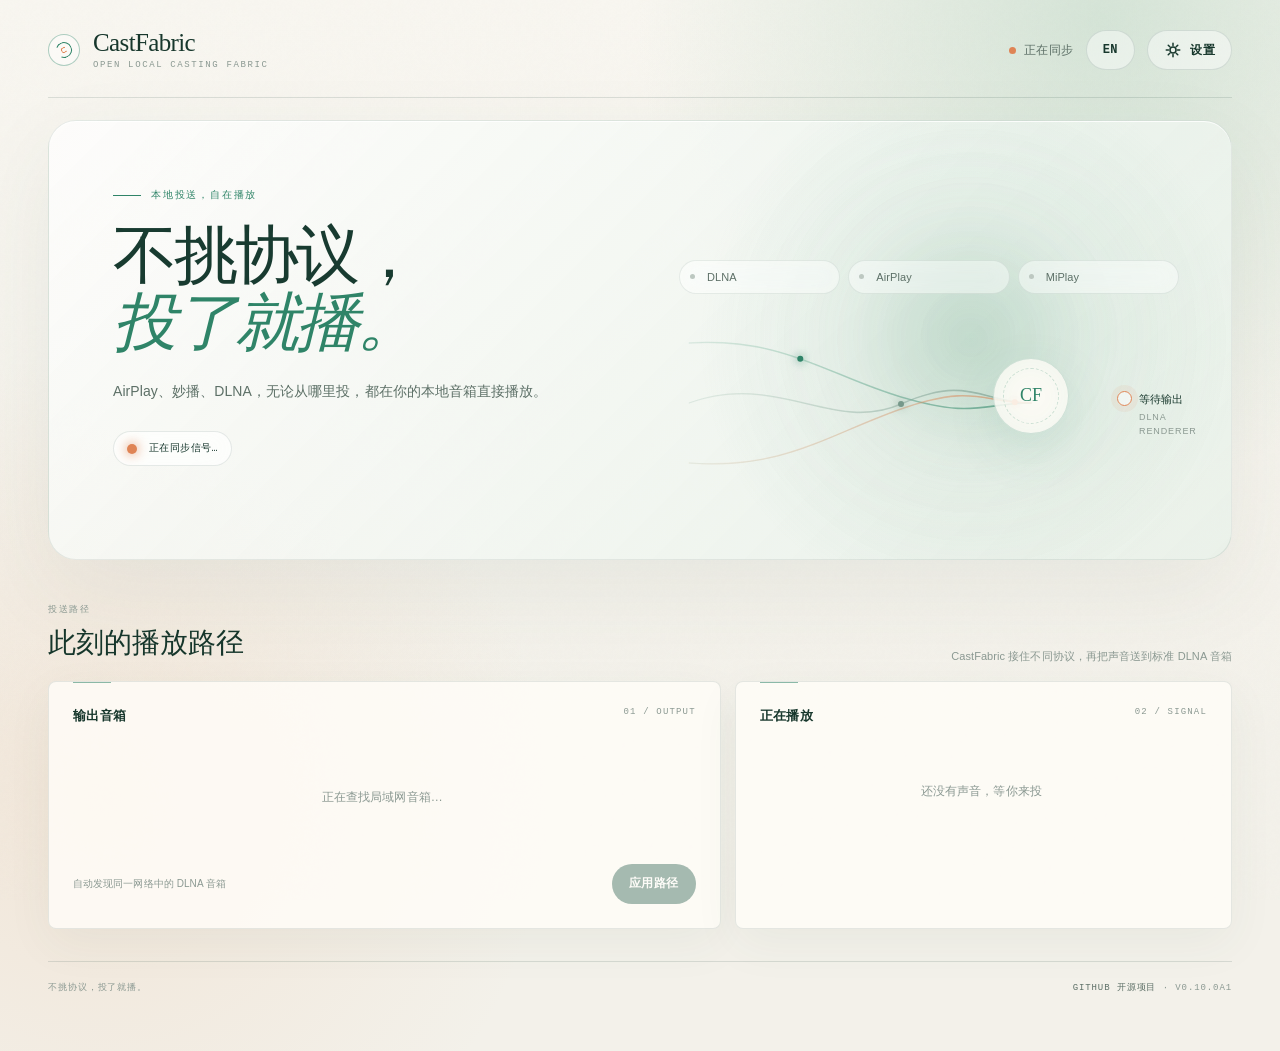
==== commit 54f104c4: "feat(web): add Chinese and English interface" ====
--- a/miair/web/static/index.html
+++ b/miair/web/static/index.html
@@ -1212,6 +1212,13 @@
         .tagline { display: none; }
 
         .nav-actions { align-items: center; }
+        .language-toggle {
+            min-width: 48px;
+            padding-inline: 13px;
+            font-family: "SFMono-Regular", Consolas, monospace;
+            font-size: 10px;
+            letter-spacing: .08em;
+        }
         .nav-state {
             display: flex;
             align-items: center;
@@ -1471,6 +1478,7 @@
             .nav-state { display: none; }
             .nav-actions .btn { width: 42px; padding: 0; font-size: 0; }
             .nav-actions .btn svg { margin: 0; }
+            .nav-actions .language-toggle { width: 42px; font-size: 10px; }
             .signal-stage { min-height: 650px; padding: 50px 4px 310px; }
             .signal-copy h1 { font-size: 44px; line-height: 1.08; }
             .signal-copy p { font-size: 13px; }
@@ -1722,15 +1730,18 @@
                 <div class="nav-actions">
                     <div class="nav-state" aria-live="polite">
                         <span class="status-dot"></span>
-                        <span id="nav-status-text">正在同步</span>
+                        <span id="nav-status-text" data-i18n="nav.syncing">正在同步</span>
                     </div>
-                    <button class="btn btn-secondary" onclick="openSettingsModal()" aria-label="打开设置">
+                    <button class="btn btn-secondary language-toggle" id="language-toggle" onclick="toggleLocale()" aria-label="Switch to English">
+                        <span id="language-toggle-label">EN</span>
+                    </button>
+                    <button class="btn btn-secondary" onclick="openSettingsModal()" aria-label="打开设置" data-i18n-aria-label="nav.openSettings">
                         <svg width="18" height="18" viewBox="0 0 24 24" fill="none" stroke="currentColor"
                             stroke-width="2" stroke-linecap="round" stroke-linejoin="round">
                             <path d="M12 3v3m0 12v3M3 12h3m12 0h3M5.64 5.64l2.12 2.12m8.48 8.48 2.12 2.12m0-12.72-2.12 2.12m-8.48 8.48-2.12 2.12"></path>
                             <circle cx="12" cy="12" r="4"></circle>
                         </svg>
-                        设置
+                        <span data-i18n="nav.settings">设置</span>
                     </button>
                 </div>
             </div>
@@ -1738,17 +1749,17 @@
 
         <section class="signal-stage" aria-labelledby="signal-title">
             <div class="signal-copy">
-                <div class="eyebrow">Local audio, woven together</div>
-                <h1 id="signal-title">让每一种投送，<br>抵达同一个<em>声场</em>。</h1>
-                <p>CastFabric 将 DLNA、AirPlay 与妙播编织成一条本地音频路径。无需云端，也无需改变你的音箱。</p>
+                <div class="eyebrow" data-i18n="hero.eyebrow">本地投送，自在播放</div>
+                <h1 id="signal-title" data-i18n-html="hero.title">不挑协议，<br><em>投了就播。</em></h1>
+                <p data-i18n="hero.description">AirPlay、妙播、DLNA，无论从哪里投，都在你的本地音箱直接播放。</p>
 
                 <div id="status-bar" class="status-bar status-stopped">
                     <span class="status-dot"></span>
-                    <span id="status-text">正在同步信号...</span>
+                    <span id="status-text" data-i18n="status.syncing">正在同步信号…</span>
                 </div>
             </div>
 
-            <div class="signal-map" aria-label="协议入口到 DLNA 输出的实时链路">
+            <div class="signal-map" aria-label="协议入口到 DLNA 输出的实时链路" data-i18n-aria-label="hero.signalMapLabel">
                 <div class="protocol-rack">
                     <div class="protocol-chip" id="protocol-dlna"><i></i><span>DLNA</span><small>direct</small></div>
                     <div class="protocol-chip" id="protocol-airplay"><i></i><span>AirPlay</span><small>lossless</small></div>
@@ -1773,7 +1784,7 @@
                 </svg>
                 <div class="fabric-core" aria-hidden="true">CF</div>
                 <div class="output-node">
-                    <span id="signal-output-name">等待输出</span>
+                    <span id="signal-output-name" data-i18n="output.waiting">等待输出</span>
                     <small>DLNA renderer</small>
                 </div>
             </div>
@@ -1782,29 +1793,29 @@
         <main class="workspace">
             <div class="workspace-head">
                 <div>
-                    <div class="workspace-kicker">Routing workspace</div>
-                    <h2>此刻的声音路径</h2>
+                    <div class="workspace-kicker" data-i18n="workspace.kicker">投送路径</div>
+                    <h2 data-i18n="workspace.title">此刻的播放路径</h2>
                 </div>
-                <div class="workspace-note">入口由 CastFabric 接管，声音始终落到标准 DLNA 输出</div>
+                <div class="workspace-note" data-i18n="workspace.note">CastFabric 接住不同协议，再把声音送到标准 DLNA 音箱</div>
             </div>
 
             <div class="main-grid">
             <div class="card">
                 <div class="card-header">
-                    <span class="card-title">输出目标</span>
+                    <span class="card-title" data-i18n="workspace.outputTarget">输出音箱</span>
                     <span class="card-index">01 / OUTPUT</span>
                 </div>
 
                 <div id="device-list">
                     <div style="text-align:center; padding:40px; color:var(--text-muted); font-size:12px;">
-                        正在聆听局域网设备…
+                        <span data-i18n="output.scanning">正在查找局域网音箱…</span>
                     </div>
                 </div>
 
                 <div class="card-actions">
-                    <span class="scan-copy">自动发现同网段 MediaRenderer</span>
+                    <span class="scan-copy" data-i18n="output.discoveryNote">自动发现同一网络中的 DLNA 音箱</span>
                     <button class="btn btn-primary" id="btn-save" disabled onclick="saveSelection()">
-                        应用路径
+                        <span data-i18n="actions.applyRoute">应用路径</span>
                     </button>
                 </div>
                 <div class="tip" id="tip-save"></div>
@@ -1812,12 +1823,12 @@
 
             <div class="card">
                 <div class="card-header">
-                    <span class="card-title">正在播放</span>
+                    <span class="card-title" data-i18n="workspace.nowPlaying">正在播放</span>
                     <span class="card-index">02 / SIGNAL</span>
                 </div>
                 <div id="renderers-list">
                     <div style="text-align:center; padding:34px; color:var(--text-muted); font-size:12px;">
-                        声场安静，等待新的投送
+                        <span data-i18n="playback.waiting">还没有声音，等你来投</span>
                     </div>
                 </div>
             </div>
@@ -1827,19 +1838,19 @@
                 <div class="modal settings-dialog">
                     <div class="modal-header settings-dialog-header">
                         <div>
-                            <div class="modal-title" id="settings-title">系统与声音偏好</div>
-                            <div class="modal-desc">管理播放恢复、协议端口与 CastFabric 设备标识</div>
+                            <div class="modal-title" id="settings-title" data-i18n="settings.title">播放与设备设置</div>
+                            <div class="modal-desc" data-i18n="settings.description">管理播放恢复、协议端口和设备名称</div>
                         </div>
-                        <button class="modal-close" onclick="closeSettingsModal()" aria-label="关闭设置">×</button>
+                        <button class="modal-close" onclick="closeSettingsModal()" aria-label="关闭设置" data-i18n-aria-label="settings.close">×</button>
                     </div>
                     <div class="settings-panel">
                     <div class="settings-card">
                         <div class="section">
-                            <span class="section-title">Playback behavior</span>
+                            <span class="section-title" data-i18n="settings.playbackSection">播放行为</span>
                             <div class="toggle-row">
                                 <div class="toggle-info">
-                                    <div class="toggle-title">打断后续播</div>
-                                    <div class="toggle-desc">被语音唤醒等操作打断后自动恢复</div>
+                                    <div class="toggle-title" data-i18n="settings.autoResume">打断后继续播放</div>
+                                    <div class="toggle-desc" data-i18n="settings.autoResumeDesc">被语音唤醒等操作打断后自动恢复</div>
                                 </div>
                                 <label class="switch">
                                     <input type="checkbox" id="chk-auto-resume">
@@ -1849,8 +1860,8 @@
 
                             <div class="toggle-row" style="margin-top:16px;">
                                 <div class="toggle-info">
-                                    <div class="toggle-title">自动故障恢复</div>
-                                    <div class="toggle-desc">检测到服务异常时尝试重新启动</div>
+                                    <div class="toggle-title" data-i18n="settings.autoRestart">自动故障恢复</div>
+                                    <div class="toggle-desc" data-i18n="settings.autoRestartDesc">检测到服务异常时尝试重新启动</div>
                                 </div>
                                 <label class="switch">
                                     <input type="checkbox" id="chk-auto-restart">
@@ -1859,23 +1870,23 @@
                             </div>
 
                             <div style="margin-top:20px; display:flex; align-items:center; justify-content:space-between; gap:12px;">
-                                <span style="font-size:12px; color:var(--text-secondary);">续播延迟</span>
+                                <span style="font-size:12px; color:var(--text-secondary);" data-i18n="settings.resumeDelay">续播延迟</span>
                                 <div style="display:flex; align-items:center; gap:8px;">
                                     <input type="number" class="form-input" id="input-resume-delay" style="width:66px; padding:7px 9px;" value="5" min="1" max="15">
-                                    <span style="font-size:10px; color:var(--text-muted);">秒</span>
+                                    <span style="font-size:10px; color:var(--text-muted);" data-i18n="units.seconds">秒</span>
                                 </div>
                             </div>
 
                             <div style="margin-top:20px; opacity:.5; pointer-events:none;" id="div-default-volume">
                                 <div style="display:flex; justify-content:space-between; align-items:center; margin-bottom:8px;">
-                                    <span style="font-size:12px; color:var(--text-secondary);">默认音量</span>
+                                    <span style="font-size:12px; color:var(--text-secondary);" data-i18n="settings.defaultVolume">默认音量</span>
                                     <span id="volume-display" style="font-size:11px; color:var(--accent);">38%</span>
                                 </div>
                                 <input type="range" id="input-default-volume" min="1" max="100" value="38" style="width:100%;" oninput="document.getElementById('volume-display').textContent = this.value + '%'">
                             </div>
 
                             <div class="toggle-row" style="margin-top:16px;">
-                                <div class="toggle-info"><div class="toggle-title">跟随设备当前音量</div></div>
+                                <div class="toggle-info"><div class="toggle-title" data-i18n="settings.followVolume">跟随音箱当前音量</div></div>
                                 <label class="switch">
                                     <input type="checkbox" id="chk-follow-volume" checked onchange="toggleDefaultVolume()">
                                     <span class="slider"></span>
@@ -1886,21 +1897,21 @@
 
                     <div class="settings-card">
                         <div class="section">
-                            <span class="section-title">Network & identity</span>
+                            <span class="section-title" data-i18n="settings.networkSection">网络与设备</span>
                             <div style="display:grid; grid-template-columns:1fr 1fr; gap:12px;">
                                 <div class="form-group">
-                                    <label class="form-label">DLNA 端口</label>
+                                    <label class="form-label" data-i18n="settings.dlnaPort">DLNA 端口</label>
                                     <input type="number" class="form-input" id="input-dlna-port" placeholder="8200">
                                 </div>
                                 <div class="form-group">
-                                    <label class="form-label">Web 端口</label>
+                                    <label class="form-label" data-i18n="settings.webPort">Web 端口</label>
                                     <input type="number" class="form-input" id="input-web-port" placeholder="8300">
                                 </div>
                             </div>
                             <div class="toggle-row" style="margin-top:4px;">
                                 <div class="toggle-info">
-                                    <div class="toggle-title">妙播接收</div>
-                                    <div class="toggle-desc">在小米音乐应用中发布本机入口</div>
+                                    <div class="toggle-title" data-i18n="settings.miplayReceiver">妙播接收</div>
+                                    <div class="toggle-desc" data-i18n="settings.miplayReceiverDesc">在小米音乐应用中显示 CastFabric</div>
                                 </div>
                                 <label class="switch">
                                     <input type="checkbox" id="chk-enable-miplay">
@@ -1909,11 +1920,11 @@
                             </div>
                             <div style="display:grid; grid-template-columns:1.35fr .65fr; gap:12px; margin-top:20px;">
                                 <div class="form-group">
-                                    <label class="form-label">设备名称前缀</label>
+                                    <label class="form-label" data-i18n="settings.devicePrefix">设备名称前缀</label>
                                     <input type="text" class="form-input" id="input-miplay-name" placeholder="CastFabric">
                                 </div>
                                 <div class="form-group">
-                                    <label class="form-label">妙播端口</label>
+                                    <label class="form-label" data-i18n="settings.miplayPort">妙播端口</label>
                                     <input type="number" class="form-input" id="input-miplay-port" placeholder="8899">
                                 </div>
                             </div>
@@ -1922,16 +1933,16 @@
                 </div>
                     <div class="tip" id="tip-experimental"></div>
                     <div class="settings-dialog-footer">
-                        <button class="btn btn-secondary extension-link" onclick="openXiaomiExtension()">小米云兼容扩展</button>
-                        <button class="btn btn-primary" id="btn-save-experimental" onclick="saveExperimental()">保存设置</button>
+                        <button class="btn btn-secondary extension-link" onclick="openXiaomiExtension()" data-i18n="settings.xiaomiExtension">小米云兼容扩展</button>
+                        <button class="btn btn-primary" id="btn-save-experimental" onclick="saveExperimental()" data-i18n="actions.saveSettings">保存设置</button>
                     </div>
                 </div>
             </div>
         </main>
 
         <footer class="page-footer">
-            <span>Protocols in. Sound out.</span>
-            <span><a href="https://github.com/wangerzi/CastFabric" class="footer-link" target="_blank" rel="noreferrer">Open source on GitHub</a> · <span id="version-text">V0.10.0a1</span></span>
+            <span data-i18n="footer.tagline">不挑协议，投了就播。</span>
+            <span><a href="https://github.com/wangerzi/CastFabric" class="footer-link" target="_blank" rel="noreferrer" data-i18n="footer.github">GitHub 开源项目</a> · <span id="version-text">V0.10.0a1</span></span>
         </footer>
     </div>
 
@@ -1939,14 +1950,14 @@
     <div class="modal-overlay" id="modal-account">
         <div class="modal">
             <div class="modal-header">
-                <div class="modal-title">小米云扩展</div>
-                <div class="modal-desc">仅用于不支持原生 DLNA 的兼容设备；标准 DLNA 无需登录</div>
+                <div class="modal-title" data-i18n="xiaomi.title">小米云兼容扩展</div>
+                <div class="modal-desc" data-i18n="xiaomi.description">只用于不支持原生 DLNA 的兼容设备；标准 DLNA 无需登录</div>
             </div>
 
             <div class="toggle-row" style="margin-bottom:20px;">
                 <div class="toggle-info">
-                    <div class="toggle-title">启用小米云回退</div>
-                    <div class="toggle-desc">默认关闭；开启后才会使用下面的凭据</div>
+                    <div class="toggle-title" data-i18n="xiaomi.enable">启用小米云回退</div>
+                    <div class="toggle-desc" data-i18n="xiaomi.enableDesc">默认关闭；开启后才会使用下面的凭据</div>
                 </div>
                 <label class="switch">
                     <input type="checkbox" id="chk-enable-xiaomi">
@@ -1956,26 +1967,24 @@
 
             <div class="form-group">
                 <label class="form-label">userId</label>
-                <input type="text" class="form-input" id="input-userId" placeholder="通常是一串数字">
+                <input type="text" class="form-input" id="input-userId" placeholder="通常是一串数字" data-i18n-placeholder="xiaomi.userIdPlaceholder">
             </div>
 
             <div class="form-group">
                 <label class="form-label">passToken</label>
-                <input type="password" class="form-input" id="input-passToken" placeholder="登录生成的访问令牌">
+                <input type="password" class="form-input" id="input-passToken" placeholder="登录生成的访问令牌" data-i18n-placeholder="xiaomi.passTokenPlaceholder">
             </div>
 
-            <div class="help-block">
-                打开 <a href="https://account.xiaomi.com" class="text-link" target="_blank">account.xiaomi.com</a> 并登录，按下
-                F12 进入开发人员工具 → 选择 应用程序 (Application) → Cookies，即可找到
-                <code>userId</code> 与 <code>passToken</code>。
+            <div class="help-block" data-i18n-html="xiaomi.help">
+                登录 <a href="https://account.xiaomi.com" class="text-link" target="_blank">account.xiaomi.com</a>，打开开发者工具 → 应用程序 (Application) → Cookies，找到 <code>userId</code> 和 <code>passToken</code>。
             </div>
 
             <div class="tip" id="tip-account"></div>
 
             <div class="modal-footer">
-                <button class="btn btn-secondary" onclick="closeAccountModal()">取消</button>
+                <button class="btn btn-secondary" onclick="closeAccountModal()" data-i18n="actions.cancel">取消</button>
                 <button class="btn btn-primary" id="btn-login" onclick="loginXiaomi()">
-                    登录
+                    <span data-i18n="actions.save">保存</span>
                 </button>
             </div>
         </div>
@@ -1985,46 +1994,298 @@
     <div class="modal-overlay update-modal" id="modal-update">
         <div class="modal">
             <div class="modal-header">
-                <div class="modal-title" id="update-modal-title">发现新版本</div>
+                <div class="modal-title" id="update-modal-title" data-i18n="update.title">发现新版本</div>
                 <div class="modal-desc" id="update-modal-desc"></div>
             </div>
 
             <div class="update-version-row">
                 <div class="update-version-info">
-                    <span class="update-version-label">当前版本</span>
+                    <span class="update-version-label" data-i18n="update.currentVersion">当前版本</span>
                     <span class="update-version-value" id="update-current-ver"></span>
                 </div>
                 <span class="update-version-arrow">&rarr;</span>
                 <div class="update-version-info update-version-new">
-                    <span class="update-version-label">最新版本</span>
+                    <span class="update-version-label" data-i18n="update.latestVersion">最新版本</span>
                     <span class="update-version-value" id="update-latest-ver"></span>
                 </div>
             </div>
 
             <div class="release-notes-section" id="release-notes-section" style="display:none;">
-                <div class="release-notes-header">更新日志</div>
+                <div class="release-notes-header" data-i18n="update.releaseNotes">更新日志</div>
                 <div class="release-notes-content" id="release-notes-content"></div>
             </div>
 
             <div id="update-progress" style="display:none;">
                 <div class="update-progress">
                     <div class="update-spinner"></div>
-                    <span>正在更新，请勿关闭页面...</span>
+                    <span data-i18n="update.inProgress">正在更新，请勿关闭页面…</span>
                 </div>
             </div>
 
             <div id="update-error" style="display:none;"></div>
 
             <div class="modal-footer">
-                <button class="btn btn-secondary" id="btn-update-cancel" onclick="closeUpdateModal()">稍后更新</button>
+                <button class="btn btn-secondary" id="btn-update-cancel" onclick="closeUpdateModal()" data-i18n="update.later">稍后更新</button>
                 <button class="btn btn-primary" id="btn-update-confirm" onclick="executeUpdate()">
-                    一键更新
+                    <span data-i18n="update.now">立即更新</span>
                 </button>
             </div>
         </div>
     </div>
 
     <script>
+        const LOCALE_STORAGE_KEY = 'castfabric.locale';
+        const I18N = {
+            'zh-CN': {
+                'page.title': 'CastFabric — 不挑协议，投了就播。',
+                'nav.settings': '设置',
+                'nav.openSettings': '打开设置',
+                'nav.syncing': '正在同步',
+                'nav.online': '本地链路在线',
+                'nav.pending': '链路待确认',
+                'hero.eyebrow': '本地投送，自在播放',
+                'hero.title': '不挑协议，<br><em>投了就播。</em>',
+                'hero.description': 'AirPlay、妙播、DLNA，无论从哪里投，都在你的本地音箱直接播放。',
+                'hero.signalMapLabel': '协议入口到 DLNA 输出的实时链路',
+                'workspace.kicker': '投送路径',
+                'workspace.title': '此刻的播放路径',
+                'workspace.note': 'CastFabric 接住不同协议，再把声音送到标准 DLNA 音箱',
+                'workspace.outputTarget': '输出音箱',
+                'workspace.nowPlaying': '正在播放',
+                'output.scanning': '正在查找局域网音箱…',
+                'output.discoveryNote': '自动发现同一网络中的 DLNA 音箱',
+                'output.waiting': '等待输出',
+                'output.dlnaFallback': 'DLNA 输出',
+                'output.notFound': '没有找到局域网 DLNA 音箱，请确认设备已开机并连接到同一网络',
+                'output.notFoundShort': '没有找到局域网 DLNA 音箱',
+                'output.rescan': '重新扫描',
+                'output.online': '在线',
+                'output.offlineCached': '离线（使用缓存）',
+                'output.default': '默认输出',
+                'output.accountNotFound': '没有找到兼容设备，请检查小米云扩展设置',
+                'actions.applyRoute': '应用路径',
+                'actions.saveSettings': '保存设置',
+                'actions.save': '保存',
+                'actions.cancel': '取消',
+                'actions.saving': '正在保存',
+                'actions.syncing': '正在同步',
+                'actions.saveFailed': '保存失败',
+                'actions.noChanges': '设置没有变化',
+                'playback.waiting': '还没有声音，等你来投',
+                'playback.noMedia': '暂无媒体',
+                'playback.idle': '空闲',
+                'playback.stopped': '已停止',
+                'playback.playing': '播放中',
+                'playback.paused': '已暂停',
+                'playback.loading': '加载中',
+                'playback.standby': '待机',
+                'playback.nowPlaying': '正在播放',
+                'playback.from': '来自 {source}',
+                'source.appleDevice': '苹果设备',
+                'source.externalAudio': '外部音频',
+                'status.syncing': '正在同步信号…',
+                'status.readySingle': '链路已就绪 · 1 个入口 · 本地 DLNA 直连',
+                'status.ready': '链路已就绪 · {count} 个入口 · 本地 DLNA 直连',
+                'status.degraded': '入口已发布 · 输出音箱暂时离线',
+                'status.broadcastingSingle': '1 个投送入口正在广播',
+                'status.broadcasting': '{count} 个投送入口正在广播',
+                'status.chooseOutput': '选择一个局域网音箱，开始播放',
+                'status.connecting': '正在连接局域网音箱…',
+                'settings.title': '播放与设备设置',
+                'settings.description': '管理播放恢复、协议端口和设备名称',
+                'settings.close': '关闭设置',
+                'settings.playbackSection': '播放行为',
+                'settings.autoResume': '打断后继续播放',
+                'settings.autoResumeDesc': '被语音唤醒等操作打断后自动恢复',
+                'settings.autoRestart': '自动故障恢复',
+                'settings.autoRestartDesc': '检测到服务异常时尝试重新启动',
+                'settings.resumeDelay': '续播延迟',
+                'settings.defaultVolume': '默认音量',
+                'settings.followVolume': '跟随音箱当前音量',
+                'settings.networkSection': '网络与设备',
+                'settings.dlnaPort': 'DLNA 端口',
+                'settings.webPort': 'Web 端口',
+                'settings.miplayReceiver': '妙播接收',
+                'settings.miplayReceiverDesc': '在小米音乐应用中显示 CastFabric',
+                'settings.devicePrefix': '设备名称前缀',
+                'settings.miplayPort': '妙播端口',
+                'settings.xiaomiExtension': '小米云兼容扩展',
+                'settings.compatibilityMode': '兼容模式',
+                'units.seconds': '秒',
+                'xiaomi.title': '小米云兼容扩展',
+                'xiaomi.description': '只用于不支持原生 DLNA 的兼容设备；标准 DLNA 无需登录',
+                'xiaomi.enable': '启用小米云回退',
+                'xiaomi.enableDesc': '默认关闭；开启后才会使用下面的凭据',
+                'xiaomi.userIdPlaceholder': '通常是一串数字',
+                'xiaomi.passTokenPlaceholder': '登录生成的访问令牌',
+                'xiaomi.help': '登录 <a href="https://account.xiaomi.com" class="text-link" target="_blank">account.xiaomi.com</a>，打开开发者工具 → 应用程序 (Application) → Cookies，找到 <code>userId</code> 和 <code>passToken</code>。',
+                'xiaomi.incomplete': '请填写完整的账号信息',
+                'update.title': '发现新版本',
+                'update.currentVersion': '当前版本',
+                'update.latestVersion': '最新版本',
+                'update.releaseNotes': '更新日志',
+                'update.inProgress': '正在更新，请勿关闭页面…',
+                'update.later': '稍后更新',
+                'update.now': '立即更新',
+                'update.updating': '更新中…',
+                'update.success': '更新成功',
+                'update.restarting': '更新成功，正在重启服务…',
+                'update.failed': '更新失败：{error}',
+                'update.retry': '重试',
+                'update.unknownError': '未知错误',
+                'update.available': '发现新版本',
+                'footer.tagline': '不挑协议，投了就播。',
+                'footer.github': 'GitHub 开源项目',
+                'device.unknown': '未知音箱'
+            },
+            'en': {
+                'page.title': 'CastFabric — Any protocol. Just press play.',
+                'nav.settings': 'Settings',
+                'nav.openSettings': 'Open settings',
+                'nav.syncing': 'Syncing',
+                'nav.online': 'Local route online',
+                'nav.pending': 'Route needs attention',
+                'hero.eyebrow': 'Local casting, effortless listening',
+                'hero.title': 'Any protocol.<br><em>Just press play.</em>',
+                'hero.description': 'AirPlay, MiPlay, or DLNA—cast from anywhere and play directly on your local speaker.',
+                'hero.signalMapLabel': 'Live route from casting protocols to the DLNA output',
+                'workspace.kicker': 'Casting routes',
+                'workspace.title': 'Your playback route',
+                'workspace.note': 'CastFabric receives each protocol and delivers the sound to a standard DLNA speaker',
+                'workspace.outputTarget': 'Output speaker',
+                'workspace.nowPlaying': 'Now playing',
+                'output.scanning': 'Looking for speakers on your network…',
+                'output.discoveryNote': 'Automatically discovers DLNA speakers on this network',
+                'output.waiting': 'Awaiting output',
+                'output.dlnaFallback': 'DLNA output',
+                'output.notFound': 'No local DLNA speaker found. Make sure it is powered on and connected to the same network.',
+                'output.notFoundShort': 'No local DLNA speaker found',
+                'output.rescan': 'Scan again',
+                'output.online': 'Online',
+                'output.offlineCached': 'Offline (cached)',
+                'output.default': 'Default output',
+                'output.accountNotFound': 'No compatible device found. Check the Xiaomi Cloud extension settings.',
+                'actions.applyRoute': 'Apply route',
+                'actions.saveSettings': 'Save settings',
+                'actions.save': 'Save',
+                'actions.cancel': 'Cancel',
+                'actions.saving': 'Saving',
+                'actions.syncing': 'Syncing',
+                'actions.saveFailed': 'Save failed',
+                'actions.noChanges': 'No settings changed',
+                'playback.waiting': 'Nothing playing yet—cast something when you are ready',
+                'playback.noMedia': 'No media',
+                'playback.idle': 'Idle',
+                'playback.stopped': 'Stopped',
+                'playback.playing': 'Playing',
+                'playback.paused': 'Paused',
+                'playback.loading': 'Loading',
+                'playback.standby': 'Standby',
+                'playback.nowPlaying': 'Playing',
+                'playback.from': 'From {source}',
+                'source.appleDevice': 'Apple device',
+                'source.externalAudio': 'External audio',
+                'status.syncing': 'Syncing signals…',
+                'status.readySingle': 'Route ready · 1 input · Local DLNA direct',
+                'status.ready': 'Route ready · {count} inputs · Local DLNA direct',
+                'status.degraded': 'Inputs published · Output speaker offline',
+                'status.broadcastingSingle': '1 casting input broadcasting',
+                'status.broadcasting': '{count} casting inputs broadcasting',
+                'status.chooseOutput': 'Choose a local speaker to start playing',
+                'status.connecting': 'Connecting to the local speaker…',
+                'settings.title': 'Playback & device settings',
+                'settings.description': 'Manage playback recovery, protocol ports, and device identity',
+                'settings.close': 'Close settings',
+                'settings.playbackSection': 'Playback behavior',
+                'settings.autoResume': 'Resume after interruption',
+                'settings.autoResumeDesc': 'Resume automatically after a voice assistant or another interruption',
+                'settings.autoRestart': 'Automatic recovery',
+                'settings.autoRestartDesc': 'Restart automatically when the service becomes unavailable',
+                'settings.resumeDelay': 'Resume delay',
+                'settings.defaultVolume': 'Default volume',
+                'settings.followVolume': 'Use the speaker’s current volume',
+                'settings.networkSection': 'Network & device',
+                'settings.dlnaPort': 'DLNA port',
+                'settings.webPort': 'Web port',
+                'settings.miplayReceiver': 'MiPlay receiver',
+                'settings.miplayReceiverDesc': 'Show CastFabric inside Xiaomi Music',
+                'settings.devicePrefix': 'Device name prefix',
+                'settings.miplayPort': 'MiPlay port',
+                'settings.xiaomiExtension': 'Xiaomi Cloud compatibility',
+                'settings.compatibilityMode': 'Compatibility mode',
+                'units.seconds': 'sec',
+                'xiaomi.title': 'Xiaomi Cloud compatibility',
+                'xiaomi.description': 'Only for compatible devices without native DLNA. Standard DLNA requires no sign-in.',
+                'xiaomi.enable': 'Enable Xiaomi Cloud fallback',
+                'xiaomi.enableDesc': 'Off by default. Credentials below are used only when enabled.',
+                'xiaomi.userIdPlaceholder': 'Usually a numeric ID',
+                'xiaomi.passTokenPlaceholder': 'Access token created at sign-in',
+                'xiaomi.help': 'Sign in at <a href="https://account.xiaomi.com" class="text-link" target="_blank">account.xiaomi.com</a>, open Developer Tools → Application → Cookies, then find <code>userId</code> and <code>passToken</code>.',
+                'xiaomi.incomplete': 'Enter the complete account information',
+                'update.title': 'Update available',
+                'update.currentVersion': 'Current version',
+                'update.latestVersion': 'Latest version',
+                'update.releaseNotes': 'Release notes',
+                'update.inProgress': 'Updating. Keep this page open…',
+                'update.later': 'Later',
+                'update.now': 'Update now',
+                'update.updating': 'Updating…',
+                'update.success': 'Updated',
+                'update.restarting': 'Update complete. Restarting the service…',
+                'update.failed': 'Update failed: {error}',
+                'update.retry': 'Retry',
+                'update.unknownError': 'Unknown error',
+                'update.available': 'Update available',
+                'footer.tagline': 'Any protocol. Just press play.',
+                'footer.github': 'Open source on GitHub',
+                'device.unknown': 'Unknown speaker'
+            }
+        };
+
+        let currentLocale = localStorage.getItem(LOCALE_STORAGE_KEY) === 'en' ? 'en' : 'zh-CN';
+        let _lastSpeakers = null;
+
+        function t(key, params = {}) {
+            const template = I18N[currentLocale][key] ?? I18N['zh-CN'][key] ?? key;
+            return String(template).replace(/\{(\w+)\}/g, (_, name) => params[name] ?? `{${name}}`);
+        }
+
+        function applyTranslations(root = document) {
+            root.querySelectorAll('[data-i18n]').forEach(el => {
+                el.textContent = t(el.dataset.i18n);
+            });
+            root.querySelectorAll('[data-i18n-html]').forEach(el => {
+                el.innerHTML = t(el.dataset.i18nHtml);
+            });
+            root.querySelectorAll('[data-i18n-placeholder]').forEach(el => {
+                el.setAttribute('placeholder', t(el.dataset.i18nPlaceholder));
+            });
+            root.querySelectorAll('[data-i18n-aria-label]').forEach(el => {
+                el.setAttribute('aria-label', t(el.dataset.i18nAriaLabel));
+            });
+        }
+
+        function setLocale(locale, persist = true) {
+            currentLocale = locale === 'en' ? 'en' : 'zh-CN';
+            if (persist) localStorage.setItem(LOCALE_STORAGE_KEY, currentLocale);
+            document.documentElement.lang = currentLocale;
+            document.title = t('page.title');
+            applyTranslations();
+
+            const languageButton = document.getElementById('language-toggle');
+            document.getElementById('language-toggle-label').textContent = currentLocale === 'zh-CN' ? 'EN' : '中文';
+            languageButton.setAttribute('aria-label', currentLocale === 'zh-CN' ? 'Switch to English' : '切换到中文');
+
+            if (Object.keys(currentSetting).length) updateStatusBar(currentSetting);
+            if (_lastSpeakers !== null) renderRenderers(_lastSpeakers);
+            const updateBadge = document.querySelector('.update-badge');
+            if (updateBadge) updateBadge.textContent = t('update.available');
+        }
+
+        function toggleLocale() {
+            setLocale(currentLocale === 'zh-CN' ? 'en' : 'zh-CN');
+        }
+
         let currentSetting = {};
         let initialLoaded = false;
         let _latestRelease = null;
@@ -2034,7 +2295,10 @@
         let _initialDeviceNames = null;
         let _initialCompatibilityModes = null;
 
-        document.addEventListener('DOMContentLoaded', init);
+        document.addEventListener('DOMContentLoaded', () => {
+            setLocale(currentLocale, false);
+            init();
+        });
 
         async function init() {
             await fetchSetting(true);
@@ -2078,8 +2342,8 @@
                 } else if (withDeviceList) {
                     document.getElementById('device-list').innerHTML = `
                         <div style="text-align:center; padding:40px;">
-                            <p style="color:var(--text-muted); font-size:14px; margin-bottom:16px;">未发现局域网 DLNA 渲染器</p>
-                            <button class="btn btn-primary" onclick="location.reload()">重新扫描</button>
+                            <p style="color:var(--text-muted); font-size:14px; margin-bottom:16px;" data-i18n="output.notFoundShort">${t('output.notFoundShort')}</p>
+                            <button class="btn btn-primary" onclick="location.reload()" data-i18n="output.rescan">${t('output.rescan')}</button>
                         </div>
                     `;
                 }
@@ -2167,7 +2431,7 @@
                     const badge = document.createElement('a');
                     badge.className = 'update-badge';
                     badge.href = 'javascript:void(0)';
-                    badge.textContent = '发现新版本';
+                    badge.textContent = t('update.available');
                     badge.onclick = function () { showUpdateModal(); };
                     updateLink.innerHTML = '';
                     updateLink.appendChild(badge);
@@ -2207,7 +2471,7 @@
 
             document.getElementById('update-current-ver').textContent = 'V' + currentVer;
             document.getElementById('update-latest-ver').textContent = 'V' + latestVer;
-            document.getElementById('update-modal-title').textContent = data.name || '发现新版本';
+            document.getElementById('update-modal-title').textContent = data.name || t('update.title');
 
             // 显示更新日志
             const body = data.body || '';
@@ -2224,7 +2488,7 @@
             document.getElementById('update-error').style.display = 'none';
             document.getElementById('btn-update-confirm').disabled = false;
             document.getElementById('btn-update-cancel').disabled = false;
-            document.getElementById('btn-update-confirm').textContent = '一键更新';
+            document.getElementById('btn-update-confirm').textContent = t('update.now');
 
             document.getElementById('modal-update').classList.add('active');
         }
@@ -2242,7 +2506,7 @@
             // 进入加载状态
             btnConfirm.disabled = true;
             btnCancel.disabled = true;
-            btnConfirm.textContent = '更新中...';
+            btnConfirm.textContent = t('update.updating');
             progress.style.display = 'block';
             errorDiv.style.display = 'none';
 
@@ -2251,8 +2515,8 @@
                 const data = await resp.json();
 
                 if (data.ok) {
-                    btnConfirm.textContent = '更新成功';
-                    progress.querySelector('span').textContent = '更新成功，正在重启服务...';
+                    btnConfirm.textContent = t('update.success');
+                    progress.querySelector('span').textContent = t('update.restarting');
 
                     // 轮询等待服务重启完成
                     let waited = 0;
@@ -2275,15 +2539,15 @@
                     // 超时后直接刷新
                     window.location.reload();
                 } else {
-                    throw new Error(data.error || '未知错误');
+                    throw new Error(data.error || t('update.unknownError'));
                 }
             } catch (e) {
                 progress.style.display = 'none';
                 errorDiv.style.display = 'flex';
-                errorDiv.innerHTML = `<span style="flex-shrink:0;">&#9888;</span><span>更新失败：${e.message}</span>`;
+                errorDiv.innerHTML = `<span style="flex-shrink:0;">&#9888;</span><span>${escapeHtml(t('update.failed', { error: e.message }))}</span>`;
                 btnConfirm.disabled = false;
                 btnCancel.disabled = false;
-                btnConfirm.textContent = '重试';
+                btnConfirm.textContent = t('update.retry');
             }
         }
 
@@ -2384,25 +2648,25 @@
             dlnaChip.classList.toggle('is-ready', !!data.dlna_running);
             airplayChip.classList.toggle('is-ready', !!data.dlna_running);
             miplayChip.classList.toggle('is-ready', miplayReady);
-            navText.textContent = localReady ? '本地链路在线' : '链路待确认';
+            navText.textContent = localReady ? t('nav.online') : t('nav.pending');
             navDot.style.background = localReady ? 'var(--accent)' : 'var(--yellow)';
             navDot.style.boxShadow = localReady ? '0 0 10px rgba(140,228,194,.7)' : 'none';
 
             if (localReady) {
                 bar.className = 'status-bar status-running';
-                text.textContent = `链路已织成 · ${data.renderers_count} 个入口 · 本地 DLNA 直连`;
+                text.textContent = t(data.renderers_count === 1 ? 'status.readySingle' : 'status.ready', { count: data.renderers_count });
             } else if (data.dlna_running && !data.local_control_available) {
                 bar.className = 'status-bar status-degraded';
-                text.textContent = '入口已发布 · 输出目标暂时离线';
+                text.textContent = t('status.degraded');
             } else if (data.dlna_running) {
                 bar.className = 'status-bar status-running';
-                text.textContent = `${data.renderers_count} 个投送入口正在广播`;
+                text.textContent = t(data.renderers_count === 1 ? 'status.broadcastingSingle' : 'status.broadcasting', { count: data.renderers_count });
             } else if (!data.targets_count) {
                 bar.className = 'status-bar status-stopped';
-                text.textContent = '选择一个局域网输出，开始编织声音路径';
+                text.textContent = t('status.chooseOutput');
             } else {
                 bar.className = 'status-bar status-stopped';
-                text.textContent = '正在连接局域网输出…';
+                text.textContent = t('status.connecting');
             }
         }
 
@@ -2439,7 +2703,7 @@
             for (const key in deviceModelMap) {
                 if (h.includes(key)) return deviceModelMap[key];
             }
-            return { model: h || '未知音箱', image: 'L05B.webp' };
+            return { model: h || t('device.unknown'), image: 'L05B.webp' };
         }
 
         function escapeHtml(value) {
@@ -2455,20 +2719,20 @@
             const container = document.getElementById('device-list');
             const outputName = document.getElementById('signal-output-name');
             if (!targets.length) {
-                container.innerHTML = '<div style="text-align:center; padding:20px; color:var(--text-muted);">未发现局域网 DLNA 渲染器，请确认设备已开机并处于同一网段</div>';
+                container.innerHTML = `<div style="text-align:center; padding:20px; color:var(--text-muted);" data-i18n="output.notFound">${t('output.notFound')}</div>`;
                 document.getElementById('btn-save').disabled = true;
-                outputName.textContent = '等待输出';
+                outputName.textContent = t('output.waiting');
                 return;
             }
 
             const activeTarget = targets.find(target => target.id === defaultTargetId)
                 || targets.find(target => target.selected)
                 || targets[0];
-            outputName.textContent = activeTarget.name || 'DLNA 输出';
+            outputName.textContent = activeTarget.name || t('output.dlnaFallback');
 
             container.innerHTML = targets.map(target => {
                 const selected = !!target.selected;
-                const state = target.online ? '在线' : '离线（使用缓存）';
+                const state = target.online ? t('output.online') : t('output.offlineCached');
                 const stateColor = target.online ? 'var(--green)' : 'var(--yellow)';
                 return `
                 <div class="device-item target-item ${selected ? 'selected' : ''}"
@@ -2476,8 +2740,8 @@
                     <div class="device-body">
                         <div style="font-size:15px; font-weight:600; color:var(--text);">${escapeHtml(target.name)}</div>
                         <div class="device-meta">
-                            <span>DLNA · <span style="color:${stateColor}">${state}</span></span>
-                            <span>${target.default ? '默认输出' : escapeHtml(target.id)}</span>
+                            <span>DLNA · <span style="color:${stateColor}" data-i18n="${target.online ? 'output.online' : 'output.offlineCached'}">${state}</span></span>
+                            <span${target.default ? ' data-i18n="output.default"' : ''}>${target.default ? t('output.default') : escapeHtml(target.id)}</span>
                         </div>
                     </div>
                     <div class="device-checkbox">
@@ -2503,7 +2767,7 @@
             const selectedList = selectedDids ? selectedDids.split(',') : [];
 
             if (!devices.length) {
-                container.innerHTML = '<div style="text-align:center; padding:20px; color:var(--text-muted);">未发现任何设备，请检查账号是否配置正确</div>';
+                container.innerHTML = `<div style="text-align:center; padding:20px; color:var(--text-muted);" data-i18n="output.accountNotFound">${t('output.accountNotFound')}</div>`;
                 return;
             }
 
@@ -2522,13 +2786,13 @@
                 <div class="device-item ${isSelected ? 'selected' : ''}" onclick="toggleDevice(this, '${did}')">
                     <img src="./static/devicespic/${info.image}" class="device-img" onerror="this.src='./static/devicespic/L05B.webp'">
                     <div class="device-body">
-                        <input type="text" class="device-name-input" value="${displayName}" 
+                        <input type="text" class="device-name-input" value="${escapeHtml(displayName)}"
                             onclick="event.stopPropagation()" onblur="renameDevice('${did}', this.value)">
                         <div class="device-meta">
-                            <span>${info.model} · ${dev.hardware}</span>
+                            <span>${escapeHtml(info.model)} · ${escapeHtml(dev.hardware)}</span>
                             <label class="compatibility-label" onclick="event.stopPropagation()">
                                 <input type="checkbox" class="compatibility-checkbox" data-did="${did}" ${isCompatibilityMode ? 'checked' : ''}>
-                                <span style="font-size: 11px; color: var(--text-secondary);">兼容模式</span>
+                                <span style="font-size: 11px; color: var(--text-secondary);" data-i18n="settings.compatibilityMode">${t('settings.compatibilityMode')}</span>
                             </label>
                         </div>
                     </div>
@@ -2575,10 +2839,10 @@
                     .map(item => item.dataset.targetId);
                 const currentIds = [...selectedIds].sort().join(',');
                 if (currentIds === _initialTargetIds) {
-                    showTip(document.getElementById('tip-save'), '没有变更的设置项', 'error');
+                    showTip(document.getElementById('tip-save'), t('actions.noChanges'), 'error');
                     return;
                 }
-                showLoading(btn, true, '正在保存');
+                showLoading(btn, true, t('actions.saving'));
                 try {
                     const response = await fetch('./api/setting', {
                         method: 'POST',
@@ -2589,11 +2853,11 @@
                                 ? currentSetting.default_target_id : (selectedIds[0] || '')
                         }),
                     });
-                    if (!response.ok) throw new Error((await response.json()).error || '保存失败');
-                    showLoading(btn, true, '正在同步');
+                    if (!response.ok) throw new Error((await response.json()).error || t('actions.saveFailed'));
+                    showLoading(btn, true, t('actions.syncing'));
                     setTimeout(() => location.reload(), 3000);
                 } catch (e) {
-                    showTip(document.getElementById('tip-save'), e.message || '保存失败', 'error');
+                    showTip(document.getElementById('tip-save'), e.message || t('actions.saveFailed'), 'error');
                     showLoading(btn, false);
                 }
                 return;
@@ -2624,7 +2888,7 @@
             }
 
             if (!namesChanged && !compatibilityChanged && _initialSelectedDids !== null && currentDids === _initialSelectedDids) {
-                showTip(document.getElementById('tip-save'), '没有变更的设置项', 'error');
+                showTip(document.getElementById('tip-save'), t('actions.noChanges'), 'error');
                 return;
             }
 
@@ -2640,7 +2904,7 @@
                 };
             });
 
-            showLoading(btn, true, '正在保存');
+            showLoading(btn, true, t('actions.saving'));
             try {
                 await fetch('./api/setting', {
                     method: 'POST',
@@ -2650,10 +2914,10 @@
                         speakers: speakersData
                     }),
                 });
-                showLoading(btn, true, '正在同步');
+                showLoading(btn, true, t('actions.syncing'));
                 setTimeout(() => location.reload(), 3000);
             } catch (e) {
-                showLoading(btn, true, '正在同步');
+                showLoading(btn, true, t('actions.syncing'));
                 setTimeout(() => location.reload(), 4000);
             }
         }
@@ -2666,11 +2930,11 @@
             const enabled = document.getElementById('chk-enable-xiaomi').checked;
 
             if (enabled && (!uid || !token)) {
-                showTip(tip, '请输入完整的信息', 'error');
+                showTip(tip, t('xiaomi.incomplete'), 'error');
                 return;
             }
 
-            showLoading(btn, true, '正在保存');
+            showLoading(btn, true, t('actions.saving'));
             try {
                 await fetch('./api/setting', {
                     method: 'POST',
@@ -2682,10 +2946,10 @@
                         enable_xiaomi_extension: false
                     }),
                 });
-                showLoading(btn, true, '正在同步');
+                showLoading(btn, true, t('actions.syncing'));
                 setTimeout(() => location.reload(), 3000);
             } catch (e) {
-                showLoading(btn, true, '正在同步');
+                showLoading(btn, true, t('actions.syncing'));
                 setTimeout(() => location.reload(), 4000);
             }
         }
@@ -2710,22 +2974,22 @@
                 const changed = Object.keys(data).some(key => data[key] !== _initialFormValues[key]);
                 if (!changed) {
                     const tip = document.getElementById('tip-experimental');
-                    showTip(tip, '没有变更的设置项', 'error');
+                    showTip(tip, t('actions.noChanges'), 'error');
                     return;
                 }
             }
 
-            showLoading(btn, true, '正在保存');
+            showLoading(btn, true, t('actions.saving'));
             try {
                 await fetch('./api/setting', {
                     method: 'POST',
                     headers: { 'Content-Type': 'application/json' },
                     body: JSON.stringify(data),
                 });
-                showLoading(btn, true, '正在同步');
+                showLoading(btn, true, t('actions.syncing'));
                 setTimeout(() => location.reload(), 3000);
             } catch (e) {
-                showLoading(btn, true, '正在同步');
+                showLoading(btn, true, t('actions.syncing'));
                 setTimeout(() => location.reload(), 4000);
             }
         }
@@ -2750,18 +3014,19 @@
         }
 
         function renderRenderers(speakers) {
+            _lastSpeakers = speakers;
             const container = document.getElementById('renderers-list');
             if (!speakers.length) {
-                container.innerHTML = '<div style="text-align:center; padding:30px; color:var(--text-muted); font-size:14px;">暂无媒体</div>';
+                container.innerHTML = `<div style="text-align:center; padding:30px; color:var(--text-muted); font-size:14px;">${t('playback.noMedia')}</div>`;
                 return;
             }
 
             const stateMap = {
-                'NO_MEDIA_PRESENT': '空闲',
-                'STOPPED': '已停止',
-                'PLAYING': '播放中',
-                'PAUSED_PLAYBACK': '已暂停',
-                'TRANSITIONING': '加载中'
+                'NO_MEDIA_PRESENT': t('playback.idle'),
+                'STOPPED': t('playback.stopped'),
+                'PLAYING': t('playback.playing'),
+                'PAUSED_PLAYBACK': t('playback.paused'),
+                'TRANSITIONING': t('playback.loading')
             };
 
             let html = '';
@@ -2771,19 +3036,19 @@
                 const showBadge = s.airplay_active || (s.current_uri && s.transport_state !== 'NO_MEDIA_PRESENT');
 
                 const info = getDeviceInfo(s.hardware);
-                let source = s.airplay_active ? (s.airplay_client || '苹果设备') : formatSource(s.current_uri);
+                let source = s.airplay_active ? (s.airplay_client || t('source.appleDevice')) : formatSource(s.current_uri);
 
                 html += `
                 <div class="speaker-item">
                     <div class="speaker-info">
                         <div class="speaker-header">
-                            <span class="speaker-name">${s.dlna_name}</span>
+                            <span class="speaker-name">${escapeHtml(s.dlna_name)}</span>
                             ${showBadge ? `<span class="badge ${s.airplay_active ? 'badge-airplay' : 'badge-dlna'}">${s.airplay_active ? 'AirPlay' : 'DLNA'}</span>` : ''}
                         </div>
-                        <div class="speaker-meta">${info.model} · ${source ? '来自 ' + source : '暂无媒体'}</div>
+                        <div class="speaker-meta">${escapeHtml(info.model)} · ${source ? escapeHtml(t('playback.from', { source })) : t('playback.noMedia')}</div>
                     </div>
                     <div class="speaker-status ${isPlaying ? 'playing' : ''}">
-                        ${isPlaying ? '正在播放' : (stateMap[s.transport_state] || '待机')}
+                        ${isPlaying ? t('playback.nowPlaying') : (stateMap[s.transport_state] || t('playback.standby'))}
                     </div>
                 </div>`;
             });
@@ -2798,7 +3063,7 @@
                 if (host.includes('music.126.net') || host.includes('163.com')) return '网易云音乐';
                 if (host.includes('kugou.com')) return '酷狗音乐';
                 return host;
-            } catch { return '外部音频'; }
+            } catch { return t('source.externalAudio'); }
         }
 
         // UI Utils
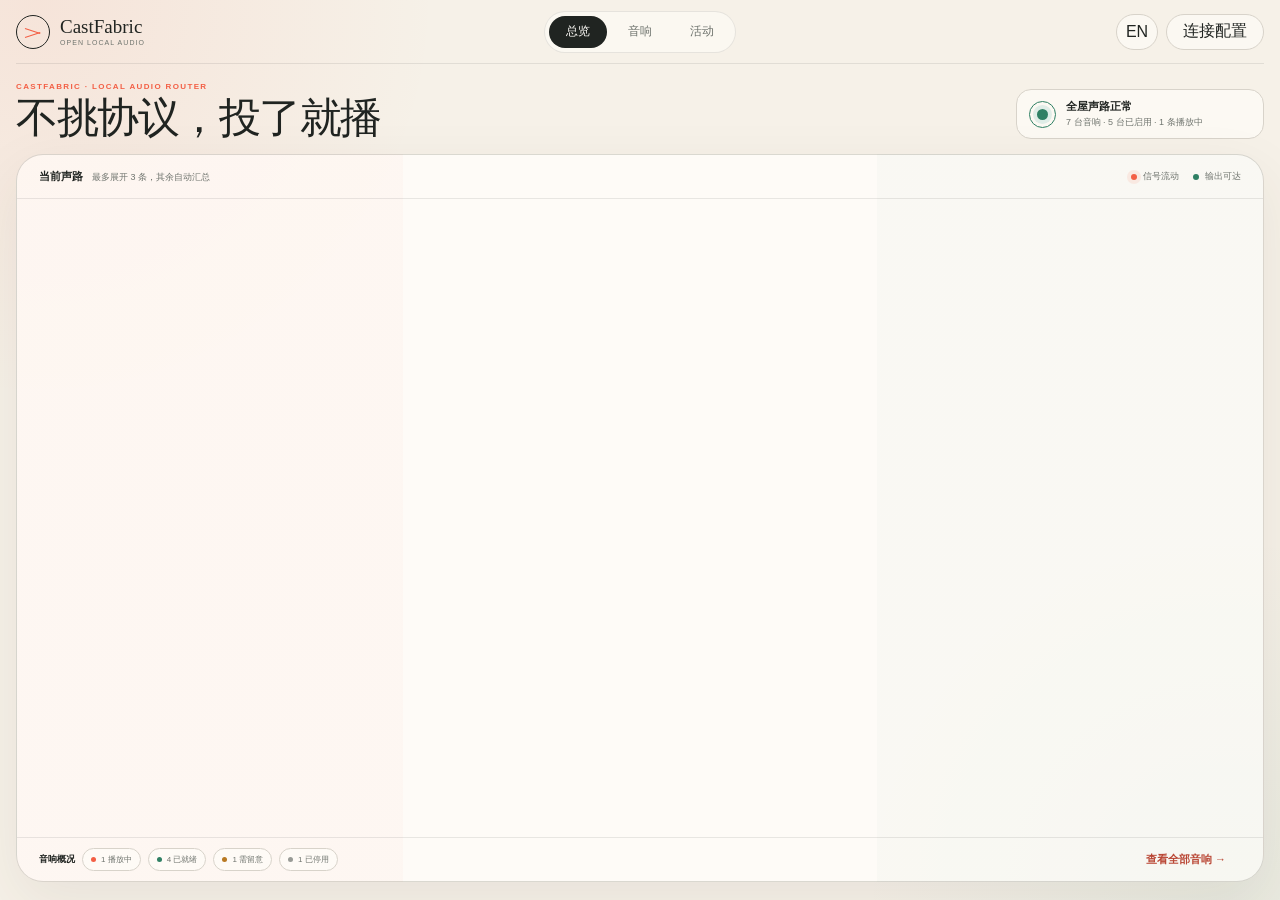
==== commit b04b364d: "feat: ship CastFabric v6 console" ====
--- a/miair/web/static/index.html
+++ b/miair/web/static/index.html
@@ -1,3121 +1,192 @@
-<!DOCTYPE html>
+<!doctype html>
 <html lang="zh-CN">
+<head>
+  <meta charset="utf-8">
+  <meta name="viewport" content="width=device-width,initial-scale=1">
+  <title>CastFabric · Local Audio Router</title>
+  <style>
+    :root {
+      --canvas:#f6f1e8;--surface:#fffdf9;--surface-warm:#fff8f1;--ink:#202421;
+      --muted:#6f746e;--faint:#989b96;--line:#d8d3ca;--line-soft:rgba(54,60,56,.11);
+      --signal:#f35f45;--signal-deep:#b94634;--signal-pale:#fde3d9;
+      --healthy:#2f8064;--healthy-pale:#dfede7;--warning:#b87922;--warning-pale:#f5ead7;
+      --danger:#a63e32;--danger-pale:#f3ded9;--header-h:64px;
+      --shadow:0 20px 60px rgba(68,52,35,.08);--radius:18px;
+    }
+    *{box-sizing:border-box}html,body{margin:0;width:100%;height:100%}
+    body{overflow:hidden;color:var(--ink);background:radial-gradient(circle at 3% 0%,rgba(243,95,69,.09),transparent 26%),radial-gradient(circle at 96% 100%,rgba(47,128,100,.07),transparent 24%),var(--canvas);font-family:"Avenir Next","PingFang SC","Microsoft YaHei",sans-serif;-webkit-font-smoothing:antialiased}
+    button,input,select{font:inherit;color:inherit}button{cursor:pointer}.shell{width:min(1480px,calc(100% - 32px));margin:0 auto}
+    :focus-visible{outline:2px solid var(--signal);outline-offset:2px}
 
-<head>
-    <meta charset="UTF-8">
-    <meta name="viewport" content="width=device-width, initial-scale=1.0">
-    <title>CastFabric</title>
-    <meta name="theme-color" content="#f3f1ea">
-    <meta name="color-scheme" content="light">
-    <link rel="icon" type="image/png" href="./static/weblogo.png">
-    <style>
-        :root {
-            color-scheme: light dark;
-            /* Dark Theme (Default) */
-            --bg: #09090b;
-            --surface: rgba(24, 24, 27, 0.4);
-            --surface-solid: #18181b;
-            --surface-hover: rgba(39, 39, 42, 0.6);
-            --border: rgba(255, 255, 255, 0.1);
-            --border-hover: rgba(255, 255, 255, 0.2);
-            --accent: #3b82f6;
-            --accent-glow: rgba(59, 130, 246, 0.3);
-            --text: #fafafa;
-            --text-secondary: #a1a1aa;
-            --text-muted: #52525b;
-            --green: #10b981;
-            --green-dim: rgba(16, 185, 129, 0.1);
-            --yellow: #f59e0b;
-            --yellow-dim: rgba(245, 158, 11, 0.1);
-            --red: #ef4444;
-            --red-dim: rgba(239, 68, 68, 0.1);
-            --radius-lg: 16px;
-            --radius-md: 12px;
-            --radius-sm: 8px;
-            --blur: 20px;
-            --card-shadow: 0 12px 40px rgba(0, 0, 0, 0.3);
-        }
+    .app-header{height:var(--header-h);display:grid;grid-template-columns:1fr auto 1fr;align-items:center;border-bottom:1px solid var(--line-soft)}
+    .brand{display:flex;align-items:center;gap:10px;min-width:0}.brand-mark{position:relative;width:34px;height:34px;flex:0 0 auto;border:1.4px solid var(--ink);border-radius:50%}
+    .brand-mark:before,.brand-mark:after{content:"";position:absolute;left:8px;width:16px;height:1px;background:var(--signal);transform-origin:left center}.brand-mark:before{top:12px;transform:rotate(18deg)}.brand-mark:after{top:21px;transform:rotate(-18deg)}
+    .brand strong{display:block;font:500 19px/1.05 Baskerville,"Songti SC",serif}.brand small{display:block;margin-top:2px;color:var(--muted);font-size:7px;letter-spacing:.15em}
+    .nav{display:flex;gap:4px;padding:4px;border:1px solid var(--line-soft);border-radius:999px;background:rgba(255,253,249,.58)}
+    .nav button{height:32px;padding:0 17px;border:0;border-radius:999px;background:transparent;color:var(--muted);font-size:12px}.nav button.active{color:var(--surface);background:var(--ink)}
+    .header-actions{justify-self:end;display:flex;gap:8px}.header-actions button{height:36px;border:1px solid var(--line);border-radius:999px;background:rgba(255,253,249,.62)}
+    .language-button{width:42px}.connection-button{padding:0 16px}
 
-        @media (prefers-color-scheme: light) {
-            :root {
-                --bg: #f8fafc;
-                --surface: rgba(255, 255, 255, 0.3);
-                --surface-solid: #ffffff;
-                --surface-hover: rgba(255, 255, 255, 0.5);
-                --border: rgba(0, 0, 0, 0.08);
-                --border-hover: rgba(0, 0, 0, 0.15);
-                --text: #0f172a;
-                --text-secondary: #64748b;
-                --text-muted: #94a3b8;
-                --accent: #2563eb;
-                --accent-glow: rgba(37, 99, 235, 0.4);
-                --card-shadow: 0 12px 40px rgba(0, 0, 0, 0.05);
-            }
-        }
+    .app-main{height:calc(100dvh - var(--header-h));min-height:0}.page{display:none;height:100%}.page.active{display:block}
+    .workspace-page{overflow:auto;padding:20px 0 30px}.page-head{display:flex;align-items:flex-end;justify-content:space-between;gap:24px;margin-bottom:18px}
+    .eyebrow{margin:0 0 5px;color:var(--signal);font-size:8px;font-weight:750;letter-spacing:.17em}.page-head h1{margin:0;font:500 clamp(31px,3.2vw,46px)/1.03 Baskerville,"Songti SC",serif;letter-spacing:-.035em}.page-head p{margin:7px 0 0;color:var(--muted);font-size:11px}
+    .primary-button,.secondary-button,.ghost-button{min-height:40px;padding:0 15px;border-radius:999px;font-size:11px;font-weight:700}.primary-button{border:1px solid var(--signal);background:var(--signal);color:white}.secondary-button{border:1px solid var(--line);background:var(--surface)}.ghost-button{border:0;background:transparent;color:var(--signal-deep)}
+    .status-chip{display:inline-flex;align-items:center;gap:6px;padding:5px 8px;border-radius:999px;background:var(--healthy-pale);color:var(--healthy);white-space:nowrap;font-size:8px;font-weight:750}.status-chip:before{content:"";width:5px;height:5px;border-radius:50%;background:currentColor}.status-chip.live{background:var(--signal-pale);color:var(--signal-deep)}.status-chip.warn{background:var(--warning-pale);color:var(--warning)}.status-chip.off{background:#ece9e3;color:var(--muted)}.status-chip.error{background:var(--danger-pale);color:var(--danger)}
 
-        * {
-            margin: 0;
-            padding: 0;
-            box-sizing: border-box;
-            -webkit-tap-highlight-color: transparent;
-        }
+    /* Approved Home baseline */
+    .home-page{padding:clamp(12px,2vh,20px) 0 clamp(12px,2vh,18px);display:none;grid-template-rows:auto minmax(0,1fr);gap:clamp(10px,1.7vh,16px)}.home-page.active{display:grid}
+    .home-head{display:flex;align-items:flex-end;justify-content:space-between;gap:24px}.home-head h1{margin:0;font:500 clamp(31px,3.3vw,48px)/1.02 Baskerville,"Songti SC",serif;letter-spacing:-.035em}
+    .health-summary{display:flex;align-items:center;gap:10px;min-width:248px;padding:9px 12px;border:1px solid var(--line);border-radius:15px;background:rgba(255,253,249,.65)}
+    .health-light{position:relative;width:27px;height:27px;flex:0 0 auto;border:1px solid var(--healthy);border-radius:50%}.health-light:after{content:"";position:absolute;inset:7px;border-radius:50%;background:var(--healthy);box-shadow:0 0 0 4px var(--healthy-pale)}
+    .health-copy strong{display:block;font-size:11px}.health-copy>span{display:block;margin-top:2px;color:var(--muted);font-size:9px}.health-copy>span span{display:inline;margin:0;color:inherit;font-size:inherit}
+    .switchboard{min-height:0;overflow:hidden;display:grid;grid-template-rows:auto minmax(0,1fr) auto;border:1px solid rgba(75,69,58,.20);border-radius:27px;background:linear-gradient(90deg,rgba(243,95,69,.026) 0 31%,transparent 31% 69%,rgba(47,128,100,.025) 69%),rgba(255,253,249,.84);box-shadow:var(--shadow)}
+    .board-head,.board-foot{display:flex;align-items:center;justify-content:space-between;gap:16px}.board-head{min-height:44px;padding:0 22px;border-bottom:1px solid var(--line-soft)}.board-title{display:flex;align-items:baseline;gap:9px}.board-title strong{font-size:11px}.board-title span,.board-legend{color:var(--muted);font-size:9px}.board-legend{display:flex;gap:14px}.legend-item{display:inline-flex;align-items:center;gap:6px}.legend-item i{width:6px;height:6px;border-radius:50%;background:var(--healthy)}.legend-item.live i{background:var(--signal);box-shadow:0 0 0 4px rgba(243,95,69,.10)}
+    .lane-stack{min-height:0;padding:clamp(8px,1.5vh,14px) 22px;display:grid;grid-template-rows:repeat(3,minmax(70px,106px));align-content:center;gap:clamp(7px,1.25vh,11px)}
+    .route-row{position:relative;min-height:0;display:grid;grid-template-columns:minmax(220px,1fr) minmax(300px,1.28fr) minmax(220px,1fr);align-items:stretch;overflow:hidden;border:1px solid var(--line-soft);border-radius:18px;background:rgba(255,253,249,.54);animation:laneIn .45s cubic-bezier(.22,.72,.24,1) both}.route-row:nth-child(2){animation-delay:.08s}.route-row:nth-child(3){animation-delay:.16s}.route-row.live{border-color:rgba(243,95,69,.34);background:linear-gradient(90deg,rgba(253,227,217,.44),rgba(255,253,249,.70) 48%,rgba(253,227,217,.28))}.route-row.attention{border-color:rgba(184,121,34,.28)}
+    @keyframes laneIn{from{opacity:0;transform:translateY(8px)}to{opacity:1;transform:none}}
+    .endpoint{position:relative;z-index:2;min-width:0;display:flex;align-items:center;gap:12px;padding:10px 15px;background:transparent}.source-endpoint{border-right:1px solid var(--line-soft)}.output-endpoint{border-left:1px solid var(--line-soft)}
+    .endpoint-icon{position:relative;width:34px;height:34px;flex:0 0 auto;border:1px solid rgba(32,36,33,.32);border-radius:11px;background:var(--canvas)}.endpoint-icon.phone:before{content:"";position:absolute;inset:6px 9px;border:1.2px solid var(--ink);border-radius:5px}.endpoint-icon.phone:after{content:"";position:absolute;left:15px;bottom:8px;width:4px;height:4px;border-radius:50%;background:var(--signal)}.endpoint-icon.laptop:before{content:"";position:absolute;left:6px;top:7px;width:20px;height:14px;border:1.2px solid var(--ink);border-radius:3px}.endpoint-icon.laptop:after{content:"";position:absolute;left:4px;bottom:8px;width:24px;height:1px;background:var(--ink)}.endpoint-icon.unknown:before{content:"?";position:absolute;inset:0;display:grid;place-items:center;font:500 17px/1 Baskerville,serif;color:var(--muted)}.endpoint-icon.speaker:before{content:"";position:absolute;inset:5px 9px;border:1.2px solid var(--ink);border-radius:7px}.endpoint-icon.speaker:after{content:"";position:absolute;left:14px;top:10px;width:6px;height:6px;border:1px solid var(--ink);border-radius:50%;box-shadow:0 10px 0 -1px var(--signal)}
+    .endpoint-copy{min-width:0}.endpoint-copy small{display:block;margin-bottom:3px;color:var(--muted);font-size:8px;letter-spacing:.08em}.endpoint-copy strong{display:block;overflow:hidden;text-overflow:ellipsis;white-space:nowrap;font-size:clamp(12px,1.1vw,15px)}.endpoint-copy span{display:block;margin-top:2px;overflow:hidden;text-overflow:ellipsis;white-space:nowrap;color:var(--muted);font-size:9px}.endpoint-state{margin-left:auto;align-self:flex-start;padding:4px 7px;border-radius:999px;background:var(--healthy-pale);color:var(--healthy);white-space:nowrap;font-size:8px;font-weight:700}.route-row.live .endpoint-state{color:var(--signal-deep);background:var(--signal-pale)}.route-row.attention .endpoint-state{color:var(--warning);background:var(--warning-pale)}
+    .route-channel{position:relative;min-width:0;display:grid;grid-template-columns:auto minmax(64px,1fr) auto;align-items:center;gap:10px;padding:0 12px}.protocol-chip,.route-result{position:relative;z-index:2;padding:5px 8px;border:1px solid var(--line);border-radius:999px;background:var(--surface);white-space:nowrap;font-size:8px;font-weight:700}.protocol-chip{color:var(--signal-deep)}.route-result{color:var(--muted)}.route-line{position:relative;height:2px;background:var(--line)}.route-line:before{content:"";position:absolute;right:-1px;top:-3px;width:7px;height:7px;border-top:1.5px solid var(--muted);border-right:1.5px solid var(--muted);transform:rotate(45deg)}.route-row.live .route-line{height:3px;background:linear-gradient(90deg,var(--signal),#f7a087)}.route-row.live .route-line:before{border-color:var(--signal)}.signal-packet{display:none;position:absolute;top:50%;left:0;width:8px;height:8px;margin-top:-4px;border-radius:50%;background:var(--signal);box-shadow:-10px 0 0 -2px rgba(243,95,69,.55),-19px 0 0 -3px rgba(243,95,69,.30)}.route-row.live .signal-packet{display:block;animation:packetFlow 2.25s cubic-bezier(.45,0,.55,1) infinite}@keyframes packetFlow{0%{left:0;opacity:0}12%{opacity:1}88%{opacity:1}100%{left:calc(100% - 7px);opacity:0}}.route-row.paused .route-line{background:repeating-linear-gradient(90deg,var(--line),var(--line) 7px,transparent 7px,transparent 12px)}.route-row.attention .route-line{background:repeating-linear-gradient(90deg,var(--warning),var(--warning) 6px,transparent 6px,transparent 11px)}
+    .board-foot{min-height:44px;padding:0 22px;border-top:1px solid var(--line-soft)}.fleet-summary{display:flex;align-items:center;gap:7px}.fleet-summary strong{font-size:9px}.fleet-pill{display:inline-flex;align-items:center;gap:5px;padding:5px 8px;border:1px solid var(--line);border-radius:999px;color:var(--muted);background:rgba(255,253,249,.72);white-space:nowrap;font-size:8px}.fleet-pill i{width:5px;height:5px;border-radius:50%;background:var(--faint)}.fleet-pill.playing i{background:var(--signal)}.fleet-pill.ready i{background:var(--healthy)}.fleet-pill.attention i{background:var(--warning)}
 
-        body {
-            font-family: 'Inter', -apple-system, sans-serif;
-            background: var(--bg);
-            color: var(--text);
-            min-height: 100vh;
-            line-height: 1.5;
-            -webkit-font-smoothing: antialiased;
-            overflow-x: hidden;
-            position: relative;
-        }
+    /* Speakers registry */
+    .speaker-summary{display:flex;gap:9px;flex-wrap:wrap}.summary-tile{min-width:102px;padding:10px 12px;border:1px solid var(--line);border-radius:14px;background:rgba(255,253,249,.66)}.summary-tile strong{display:block;font:500 20px/1 Baskerville,serif}.summary-tile span{display:block;margin-top:3px;color:var(--muted);font-size:8px}
+    .registry{overflow:hidden;border:1px solid rgba(75,69,58,.20);border-radius:24px;background:rgba(255,253,249,.82);box-shadow:var(--shadow)}.registry-head,.speaker-row{display:grid;grid-template-columns:minmax(210px,1.15fr) minmax(155px,.72fr) minmax(250px,1.15fr) minmax(110px,.55fr) 54px 14px;align-items:center;gap:14px}.registry-head{min-height:42px;padding:0 20px;border-bottom:1px solid var(--line-soft);color:var(--muted);font-size:8px;font-weight:750;letter-spacing:.08em}.speaker-row{position:relative;min-height:84px;padding:10px 20px;border-bottom:1px solid var(--line-soft);cursor:pointer;transition:.16s ease}.speaker-row:last-child{border-bottom:0}.speaker-row:hover{background:rgba(243,95,69,.035)}.speaker-row.playing{background:linear-gradient(90deg,rgba(253,227,217,.34),transparent 42%)}.speaker-row.disabled{opacity:.62}.speaker-identity{display:flex;align-items:center;gap:12px;min-width:0}.speaker-identity .endpoint-icon{width:38px;height:38px}.speaker-identity strong{display:block;overflow:hidden;text-overflow:ellipsis;white-space:nowrap;font-size:13px}.speaker-identity span{display:block;margin-top:3px;color:var(--muted);font-size:8px}.output-state strong,.activity-state strong{display:block;font-size:10px}.output-state span,.activity-state span{display:block;margin-top:3px;color:var(--muted);font-size:8px}.ingress-strip{display:flex;gap:6px;flex-wrap:wrap}.ingress-pill{display:inline-flex;align-items:center;gap:5px;padding:5px 7px;border:1px solid var(--line);border-radius:999px;background:var(--surface);font-size:8px;font-weight:700}.ingress-pill i{width:5px;height:5px;border-radius:50%;background:var(--healthy)}.ingress-pill.warn i{background:var(--warning)}.ingress-pill.off{color:var(--faint)}.ingress-pill.off i{background:var(--faint)}
+    .suite-toggle{justify-self:end;position:relative;width:43px;height:24px;border:0;border-radius:999px;background:#c9ccc7}.suite-toggle:after{content:"";position:absolute;top:3px;left:3px;width:18px;height:18px;border-radius:50%;background:white;box-shadow:0 2px 7px rgba(0,0,0,.15);transition:.18s}.suite-toggle[aria-pressed="true"]{background:var(--healthy)}.suite-toggle[aria-pressed="true"]:after{left:22px}.chevron{justify-self:end;color:var(--faint);font-size:17px}
+    .state-panel{display:none;min-height:300px;place-items:center;padding:40px;text-align:center}.state-panel.show{display:grid}.state-panel strong{display:block;font:500 25px/1.2 Baskerville,"Songti SC",serif}.state-panel p{max-width:430px;margin:9px auto 0;color:var(--muted);font-size:10px}.skeleton-line{width:min(520px,80vw);height:14px;border-radius:999px;background:linear-gradient(90deg,#ece8e0,#faf7f1,#ece8e0);background-size:200% 100%;animation:shimmer 1.4s linear infinite}@keyframes shimmer{to{background-position:-200% 0}}
+    body[data-scenario="empty"] .normal-content,body[data-scenario="loading"] .normal-content,body[data-scenario="error"] .normal-content{display:none}body[data-scenario="empty"] .state-empty,body[data-scenario="loading"] .state-loading,body[data-scenario="error"] .state-error{display:grid}body[data-scenario="degraded"] .degraded-banner{display:flex}.degraded-banner{display:none;align-items:center;justify-content:space-between;gap:15px;margin-bottom:12px;padding:11px 14px;border:1px solid rgba(184,121,34,.28);border-radius:14px;background:var(--warning-pale);font-size:9px}
 
-        /* Animated Background Blobs */
-        .bg-blobs {
-            position: fixed;
-            top: 0;
-            left: 0;
-            width: 100%;
-            height: 100%;
-            z-index: -1;
-            overflow: hidden;
-            pointer-events: none;
-            filter: blur(100px);
-            opacity: 0.8;
-        }
+    /* Activity */
+    .filter-bar{display:flex;align-items:center;gap:8px;margin-bottom:12px;padding:8px;border:1px solid var(--line);border-radius:16px;background:rgba(255,253,249,.70)}.filter-bar label{margin-left:6px;color:var(--muted);font-size:8px;font-weight:750}.filter-bar select{height:34px;padding:0 28px 0 10px;border:1px solid var(--line);border-radius:10px;background:var(--surface);font-size:9px}.filter-count{margin-left:auto;padding-right:8px;color:var(--muted);font-size:9px}
+    .event-list{border:1px solid rgba(75,69,58,.20);border-radius:24px;background:rgba(255,253,249,.82);box-shadow:var(--shadow)}.event-day{padding:11px 19px;border-bottom:1px solid var(--line-soft);color:var(--muted);font-size:8px;font-weight:750;letter-spacing:.08em}.event-item{display:grid;grid-template-columns:64px 14px minmax(180px,.85fr) 100px minmax(240px,1.2fr) 90px 18px;align-items:center;gap:12px;min-height:67px;padding:8px 19px;border:0;border-bottom:1px solid var(--line-soft);background:transparent;text-align:left;width:100%}.event-item:last-child{border-bottom:0}.event-item:hover{background:rgba(243,95,69,.035)}.event-time{font:500 15px/1 Baskerville,serif}.event-dot{width:8px;height:8px;border-radius:50%;background:var(--healthy);box-shadow:0 0 0 5px rgba(47,128,100,.08)}.event-item.failed .event-dot{background:var(--warning);box-shadow:0 0 0 5px rgba(184,121,34,.08)}.event-speaker strong,.event-summary strong{display:block;font-size:10px}.event-speaker span,.event-summary span{display:block;margin-top:3px;color:var(--muted);font-size:8px}.event-protocol{font-size:9px;font-weight:750}.event-outcome{justify-self:start}.event-arrow{color:var(--faint)}.filter-empty{display:none;min-height:210px;place-items:center;color:var(--muted);font-size:10px}
 
-        .blob {
-            position: absolute;
-            width: 70vw;
-            height: 70vw;
-            max-width: 800px;
-            max-height: 800px;
-            border-radius: 50%;
-            animation: blob-float 30s infinite alternate ease-in-out;
-        }
+    /* Overlays and settings */
+    .overlay{position:fixed;z-index:40;inset:0;display:none;background:rgba(32,36,33,.26);backdrop-filter:blur(3px)}.overlay.open{display:block}.drawer{position:absolute;top:0;right:0;width:min(540px,100%);height:100%;overflow:auto;background:var(--surface);box-shadow:-24px 0 70px rgba(32,36,33,.14);animation:drawerIn .24s ease-out both}@keyframes drawerIn{from{transform:translateX(30px);opacity:0}to{transform:none;opacity:1}}
+    .drawer-head{position:sticky;z-index:3;top:0;display:flex;align-items:center;justify-content:space-between;gap:15px;padding:18px 22px;border-bottom:1px solid var(--line-soft);background:rgba(255,253,249,.94);backdrop-filter:blur(12px)}.drawer-head h2{margin:0;font:500 25px/1.1 Baskerville,"Songti SC",serif}.close-button{width:38px;height:38px;border:1px solid var(--line);border-radius:50%;background:var(--surface)}.drawer-body{padding:21px 22px 30px}.detail-hero{display:flex;align-items:center;gap:14px;padding:16px;border:1px solid var(--line);border-radius:18px;background:var(--surface-warm)}.detail-hero .endpoint-icon{width:46px;height:46px}.detail-hero strong{display:block;font-size:15px}.detail-hero span{display:block;margin-top:4px;color:var(--muted);font-size:9px}.section-title{margin:24px 0 9px;font-size:9px;font-weight:800;letter-spacing:.12em}.detail-grid{display:grid;grid-template-columns:1fr 1fr;border:1px solid var(--line);border-radius:16px;overflow:hidden}.detail-cell{padding:12px 13px;border-right:1px solid var(--line-soft);border-bottom:1px solid var(--line-soft)}.detail-cell:nth-child(even){border-right:0}.detail-cell:nth-last-child(-n+2){border-bottom:0}.detail-cell span{display:block;color:var(--muted);font-size:8px}.detail-cell strong{display:block;margin-top:4px;font-size:10px}.form-row{display:grid;grid-template-columns:155px 1fr;align-items:center;gap:14px;padding:12px 0;border-bottom:1px solid var(--line-soft)}.form-row:last-child{border-bottom:0}.form-label strong{display:block;font-size:10px}.form-label span{display:block;margin-top:3px;color:var(--muted);font-size:8px}.form-control{width:100%;height:38px;padding:0 11px;border:1px solid var(--line);border-radius:10px;background:var(--surface)}.danger-zone{margin-top:22px;padding:14px;border:1px solid rgba(166,62,50,.22);border-radius:16px;background:rgba(166,62,50,.025)}.danger-zone p{margin:6px 0 12px;color:var(--muted);font-size:9px}.drawer-actions{display:flex;justify-content:flex-end;gap:8px;margin-top:20px}
+    .event-sequence{position:relative;margin:8px 0 0;padding-left:18px}.event-sequence:before{content:"";position:absolute;left:4px;top:8px;bottom:8px;width:1px;background:var(--line)}.sequence-step{position:relative;padding:0 0 16px 12px}.sequence-step:before{content:"";position:absolute;left:-17px;top:4px;width:7px;height:7px;border-radius:50%;background:var(--healthy)}.sequence-step.warn:before{background:var(--warning)}.sequence-step strong{display:block;font-size:10px}.sequence-step span{display:block;margin-top:3px;color:var(--muted);font-size:8px}
+    .settings-dialog{position:absolute;left:50%;top:50%;width:min(980px,calc(100% - 32px));height:min(720px,calc(100% - 32px));transform:translate(-50%,-50%);display:grid;grid-template-columns:220px minmax(0,1fr);overflow:hidden;border:1px solid rgba(75,69,58,.22);border-radius:25px;background:var(--surface);box-shadow:0 30px 90px rgba(32,36,33,.20)}
+    .settings-sidebar{display:flex;flex-direction:column;padding:20px 14px;border-right:1px solid var(--line-soft);background:#f4efe6}.settings-sidebar h2{margin:0 8px 16px;font:500 24px/1 Baskerville,"Songti SC",serif}.settings-nav{display:grid;gap:4px}.settings-nav button{height:39px;padding:0 11px;border:0;border-radius:11px;background:transparent;text-align:left;color:var(--muted);font-size:10px}.settings-nav button.active{background:var(--surface);color:var(--ink);box-shadow:0 6px 20px rgba(68,52,35,.06)}.settings-meta{margin-top:auto;padding:12px 9px 0;border-top:1px solid var(--line);color:var(--muted);font-size:8px;line-height:1.7}
+    .settings-main{min-width:0;display:grid;grid-template-rows:auto minmax(0,1fr) auto}.settings-head{display:flex;align-items:center;justify-content:space-between;padding:18px 22px;border-bottom:1px solid var(--line-soft)}.settings-head h3{margin:0;font-size:13px}.settings-content{overflow:auto;padding:20px 22px}.settings-section{display:none}.settings-section.active{display:block}.settings-intro{margin:0 0 15px;color:var(--muted);font-size:9px;line-height:1.7}.setting-card{margin-bottom:12px;padding:14px 15px;border:1px solid var(--line);border-radius:16px;background:rgba(255,253,249,.74)}.setting-card h4{margin:0 0 10px;font-size:10px}.setting-row{display:grid;grid-template-columns:minmax(160px,.8fr) minmax(220px,1fr);align-items:center;gap:20px;min-height:51px;border-top:1px solid var(--line-soft)}.setting-row:first-of-type{border-top:0}.setting-copy strong{display:block;font-size:9px}.setting-copy span{display:block;margin-top:3px;color:var(--muted);font-size:8px}.setting-value{justify-self:end;min-width:0;text-align:right;font-size:9px}.setting-value input,.setting-value select{width:min(270px,100%);height:36px;padding:0 10px;border:1px solid var(--line);border-radius:10px;background:var(--surface)}.inline-switch{display:inline-flex;align-items:center;gap:8px}.settings-actions{display:flex;align-items:center;justify-content:space-between;padding:13px 22px;border-top:1px solid var(--line-soft)}.restart-note{color:var(--muted);font-size:8px}
+    .target-scan-list{display:grid;gap:8px}.scan-target{display:grid;grid-template-columns:1fr auto;align-items:center;gap:15px;padding:11px 12px;border:1px solid var(--line);border-radius:13px}.scan-target strong{display:block;font-size:9px}.scan-target span{display:block;margin-top:3px;color:var(--muted);font-size:8px}.scan-target button{height:31px;padding:0 10px;border:1px solid var(--line);border-radius:999px;background:var(--surface);font-size:8px}
 
-        /* 仅在深色模式下使用 plus-lighter 混合模式增加亮度 */
-        @media (prefers-color-scheme: dark) {
-            .blob {
-                mix-blend-mode: plus-lighter;
-            }
-        }
+    .toast{position:fixed;z-index:70;left:50%;bottom:18px;transform:translate(-50%,14px);padding:10px 14px;border-radius:999px;background:var(--ink);color:var(--surface);opacity:0;pointer-events:none;transition:.2s;font-size:10px}.toast.show{opacity:1;transform:translate(-50%,0)}
+    .review-tools{position:fixed;z-index:65;right:16px;bottom:54px;display:none;align-items:center;gap:7px;padding:7px;border:1px solid rgba(32,36,33,.16);border-radius:14px;background:rgba(255,253,249,.96);box-shadow:0 10px 28px rgba(47,40,30,.12)}.review-tools.open{display:flex}.review-tools label{padding-left:4px;color:var(--muted);font-size:8px;font-weight:700}.review-tools select{height:30px;border:1px solid var(--line);border-radius:8px;background:var(--surface);font-size:9px}.review-toggle{position:fixed;z-index:66;right:16px;bottom:14px;height:31px;padding:0 11px;border:1px solid rgba(32,36,33,.16);border-radius:999px;background:rgba(255,253,249,.94);color:var(--muted);font-size:9px}
 
-        /* 浅色模式下使用 multiply 模式，让颜色在白色背景上更沉稳可见 */
-        @media (prefers-color-scheme: light) {
-            .blob {
-                mix-blend-mode: multiply;
-                filter: blur(120px);
-            }
-        }
+    @media(max-width:980px){
+      body{height:auto;min-height:100%;overflow-y:auto}:root{--header-h:108px}.shell{width:min(100% - 24px,760px)}.app-header{grid-template-columns:1fr auto;grid-template-rows:60px 48px}.nav{grid-column:1/-1;grid-row:2;justify-self:start}.header-actions{grid-column:2;grid-row:1}.app-main{height:auto;min-height:calc(100dvh - var(--header-h))}.page{height:auto;min-height:calc(100dvh - var(--header-h))}.home-page.active{display:grid}.home-head{align-items:flex-start;flex-direction:column;gap:12px}.health-summary{width:100%}.switchboard{overflow:visible}.lane-stack{grid-template-rows:none}.route-row{grid-template-columns:1fr}.source-endpoint{border-right:0;border-bottom:1px solid var(--line-soft)}.output-endpoint{border-left:0;border-top:1px solid var(--line-soft)}.route-channel{min-height:54px;padding:0 20px;background:rgba(243,95,69,.025)}.board-foot{align-items:flex-start;flex-direction:column;padding-top:12px;padding-bottom:12px}.fleet-summary{flex-wrap:wrap}
+      .workspace-page{overflow:visible}.page-head{align-items:flex-start;flex-direction:column}.registry-head{display:none}.speaker-row{grid-template-columns:1fr auto;gap:12px;padding:15px}.speaker-identity{grid-column:1}.suite-toggle{grid-column:2;grid-row:1}.output-state,.ingress-strip,.activity-state{grid-column:1/-1}.chevron{position:absolute;right:15px;bottom:14px}.event-item{grid-template-columns:54px 12px 1fr 18px;gap:9px;padding:11px 14px}.event-protocol,.event-summary,.event-outcome{grid-column:3}.event-arrow{grid-column:4;grid-row:1/-1}.filter-bar{align-items:flex-start;flex-wrap:wrap}.filter-count{width:100%;margin-left:6px}.settings-dialog{inset:0;width:100%;height:100%;transform:none;border:0;border-radius:0;grid-template-columns:1fr;grid-template-rows:auto minmax(0,1fr)}.settings-sidebar{display:block;padding:14px;border-right:0;border-bottom:1px solid var(--line-soft)}.settings-sidebar h2{margin-bottom:10px}.settings-nav{display:flex;overflow-x:auto}.settings-nav button{flex:0 0 auto}.settings-meta{display:none}.setting-row{grid-template-columns:1fr;gap:8px;padding:10px 0}.setting-value{justify-self:stretch;text-align:left}.setting-value input,.setting-value select{width:100%}
+    }
+    @media(max-width:560px){.brand small,.connection-button{display:none}.nav{width:100%}.nav button{flex:1;padding:0 8px}.home-head h1,.page-head h1{font-size:36px}.board-head{align-items:flex-start;flex-direction:column;justify-content:center;gap:4px;padding-top:10px;padding-bottom:10px}.lane-stack{padding-left:12px;padding-right:12px}.endpoint{padding:13px}.speaker-summary{width:100%}.summary-tile{flex:1;min-width:90px}.filter-bar select{flex:1;min-width:130px}.drawer{width:100%}.detail-grid{grid-template-columns:1fr}.detail-cell{border-right:0}.detail-cell:nth-last-child(-n+2){border-bottom:1px solid var(--line-soft)}.detail-cell:last-child{border-bottom:0}.form-row{grid-template-columns:1fr}.settings-actions{align-items:flex-start;flex-direction:column;gap:9px}.review-tools{right:12px;max-width:calc(100% - 24px);flex-wrap:wrap}.review-toggle{right:12px}}
+    @media(prefers-reduced-motion:reduce){*,*:before,*:after{animation-duration:.01ms!important;animation-iteration-count:1!important;scroll-behavior:auto!important}}
+  </style>
+  <link rel="stylesheet" href="/static/console.css">
+</head>
+<body data-scenario="normal" data-live-ready="false">
+  <div class="shell">
+    <header class="app-header">
+      <div class="brand"><span class="brand-mark" aria-hidden="true"></span><div><strong>CastFabric</strong><small>OPEN LOCAL AUDIO</small></div></div>
+      <nav class="nav" aria-label="主导航" data-i18n-aria="primaryNav">
+        <button class="active" data-page-target="home" data-action="navigate.page" data-i18n="overview">总览</button>
+        <button data-page-target="speakers" data-action="navigate.page" data-i18n="speakers">音响</button>
+        <button data-page-target="activity" data-action="navigate.page" data-i18n="activity">活动</button>
+      </nav>
+      <div class="header-actions"><button class="language-button" id="languageButton" aria-label="切换语言" data-i18n-aria="switchLanguage">EN</button><button class="connection-button" data-open-settings="discovery" data-i18n="connections">连接配置</button></div>
+    </header>
 
-        .blob-1 {
-            top: -20%;
-            left: -20%;
-            background: radial-gradient(circle, var(--accent-glow) 0%, transparent 80%);
-            animation-duration: 18s;
-        }
+    <main class="app-main">
+      <section class="page home-page active" id="page-home">
+        <div class="home-head">
+          <div><p class="eyebrow">CASTFABRIC · LOCAL AUDIO ROUTER</p><h1 data-i18n="slogan">不挑协议，投了就播</h1></div>
+          <div class="health-summary" data-field="system.health"><span class="health-light" aria-hidden="true"></span><div class="health-copy"><strong data-i18n="healthy">全屋声路正常</strong><span><span data-field="system.targets.count">7</span> <span data-i18n="speakersUnit">台音响</span> · <span data-field="system.suites.enabled_count">5</span> <span data-i18n="enabledUnit">台已启用</span> · <span data-field="system.sessions.playing_count">1</span> <span data-i18n="playingUnit">条播放中</span></span></div></div>
+        </div>
+        <section class="switchboard" aria-label="全屋声音会话" data-i18n-aria="soundSessions">
+          <header class="board-head"><div class="board-title"><strong data-i18n="currentRoutes">当前声路</strong><span data-i18n="routeCount">最多展开 3 条，其余自动汇总</span></div><div class="board-legend"><span class="legend-item live"><i></i><span data-i18n="legendLive">信号流动</span></span><span class="legend-item"><i></i><span data-i18n="legendReady">输出可达</span></span></div></header>
+          <div class="lane-stack">
+          </div>
+          <footer class="board-foot"><div class="fleet-summary"><strong data-i18n="speakerOverview">音响概况</strong><span class="fleet-pill playing"><i></i><span><span data-field="system.sessions.playing_count">1</span> <span data-i18n="playingShort">播放中</span></span></span><span class="fleet-pill ready"><i></i><span><span data-field="system.suites.ready_count">4</span> <span data-i18n="readyShort">已就绪</span></span></span><span class="fleet-pill attention"><i></i><span><span data-field="system.suites.attention_count">1</span> <span data-i18n="attentionShort">需留意</span></span></span><span class="fleet-pill"><i></i><span><span data-field="system.suites.disabled_count">1</span> <span data-i18n="disabledShort">已停用</span></span></span></div><button class="ghost-button" data-page-target="speakers" data-action="navigate.page" data-i18n="viewAll">查看全部音响 →</button></footer>
+        </section>
+      </section>
 
-        .blob-2 {
-            bottom: -20%;
-            right: -20%;
-            background: radial-gradient(circle, var(--accent-glow) 0%, transparent 80%);
-            animation-duration: 22s;
-            animation-delay: -5s;
-        }
+      <section class="page workspace-page" id="page-speakers">
+        <div class="page-head"><div><p class="eyebrow">OUTPUT REGISTRY</p><h1 data-i18n="speakersTitle">音响</h1><p data-i18n="speakersIntro">每台音响独立启停自己的 DLNA、AirPlay 与 MiPlay 接收入口。</p></div><div><button class="secondary-button" data-open-settings="discovery" data-action="target.scan" data-i18n="scanSpeakers">重新扫描音响</button></div></div>
+        <div class="degraded-banner"><span data-i18n="speakerDegraded">仍有 5 台音响可用；书房音箱的实体输出需要处理。</span><button class="ghost-button" data-open-speaker="study" data-i18n="viewIssue">查看问题</button></div>
+        <div class="normal-content">
+          <div class="speaker-summary"><div class="summary-tile"><strong data-field="system.targets.count">7</strong><span data-i18n="allSpeakers">全部音响</span></div><div class="summary-tile"><strong data-field="system.suites.enabled_count">5</strong><span data-i18n="enabledSuites">已启用接收入口</span></div><div class="summary-tile"><strong data-field="system.sessions.playing_count">1</strong><span data-i18n="playingNow">正在播放</span></div><div class="summary-tile"><strong data-field="system.suites.attention_count">1</strong><span data-i18n="needsWork">需要处理</span></div></div>
+          <div style="height:12px"></div>
+          <div class="registry">
+            <div class="registry-head"><span data-i18n="speakerColumn">音响</span><span data-i18n="outputColumn">实体输出</span><span data-i18n="ingressColumn">接收入口</span><span data-i18n="activityColumn">最近活动</span><span data-i18n="enabledColumn">启用</span></div>
+          </div>
+        </div>
+        <div class="state-panel state-empty"><div><strong data-i18n="noSpeakersTitle">还没有发现音响</strong><p data-i18n="noSpeakersBody">确认 CastFabric 与音响位于同一局域网，然后重新扫描标准 DLNA MediaRenderer。</p><button class="primary-button" data-open-settings="discovery" data-action="target.scan" data-i18n="scanNow">立即扫描</button></div></div>
+        <div class="state-panel state-loading"><div><div class="skeleton-line"></div><div style="height:12px"></div><div class="skeleton-line"></div><p data-i18n="scanningKeep">正在扫描；现有音响会保留，不会闪空。</p></div></div>
+        <div class="state-panel state-error"><div><strong data-i18n="scanFailedTitle">扫描暂时不可用</strong><p data-i18n="scanFailedBody">已保存的音响仍可使用。请检查局域网接口后重试。</p><button class="secondary-button" data-open-settings="discovery" data-i18n="checkConnection">检查连接配置</button></div></div>
+      </section>
 
-        .blob-3 {
-            top: 10%;
-            left: 40%;
-            background: radial-gradient(circle, var(--accent-glow) 0%, transparent 80%);
-            animation-duration: 26s;
-            animation-delay: -10s;
-        }
+      <section class="page workspace-page" id="page-activity">
+        <div class="page-head"><div><p class="eyebrow">STRUCTURED ACTIVITY</p><h1 data-i18n="activityTitle">活动</h1><p data-i18n="activityIntro">按音响、协议和结果查看投放事件；原始日志只进入脱敏诊断。</p></div><button class="secondary-button" data-action="diagnostics.export" data-i18n="exportDiagnostics">导出诊断</button></div>
+        <div class="degraded-banner"><span data-i18n="activityDegraded">事件记录仍可查看；书房音箱最近一次输出中断。</span><button class="ghost-button" data-filter-error data-i18n="showFailed">只看异常</button></div>
+        <div class="normal-content">
+          <div class="filter-bar" data-action="activity.filter"><label for="speakerFilter" data-i18n="speakerFilter">音响</label><select id="speakerFilter"><option value="all" data-i18n="all">全部</option><option value="living" data-i18n="livingRoom">客厅音箱</option><option value="bedroom" data-i18n="bedroom">卧室音箱</option><option value="study" data-i18n="study">书房音箱</option></select><label for="protocolFilter" data-i18n="protocolFilter">协议</label><select id="protocolFilter"><option value="all" data-i18n="all">全部</option><option>DLNA</option><option>AirPlay</option><option>MiPlay</option></select><label for="resultFilter" data-i18n="resultFilter">结果</label><select id="resultFilter"><option value="all" data-i18n="all">全部</option><option value="success" data-i18n="success">成功</option><option value="failed" data-i18n="failed">异常</option></select><span class="filter-count" data-filter-count data-field="system.events.visible_count" data-i18n="sixEvents">6 条事件</span></div>
+          <div class="event-list"><div class="event-day" data-i18n="today">今天</div>
+          </div><div class="filter-empty"><span data-i18n="noMatchingEvents">没有符合当前筛选条件的活动。</span></div>
+        </div>
+        <div class="state-panel state-empty"><div><strong data-i18n="noActivityTitle">还没有活动记录</strong><p data-i18n="noActivityBody">首次投放后，这里会按音响记录开始、控制、结束和异常事件。</p></div></div>
+        <div class="state-panel state-loading"><div><div class="skeleton-line"></div><div style="height:12px"></div><div class="skeleton-line"></div><p data-i18n="loadingActivity">正在读取最近活动。</p></div></div>
+        <div class="state-panel state-error"><div><strong data-i18n="activityUnavailableTitle">活动记录暂时不可用</strong><p data-i18n="activityUnavailableBody">音频接收不受影响；可以导出脱敏诊断继续排查。</p><button class="secondary-button" data-action="diagnostics.export" data-i18n="exportDiagnostics">导出诊断</button></div></div>
+      </section>
+    </main>
+  </div>
 
-        @keyframes blob-float {
-            0% {
-                transform: translate(0, 0) scale(1) rotate(0deg);
-            }
+  <div class="overlay" id="speakerOverlay" aria-hidden="true"><aside class="drawer" role="dialog" aria-modal="true" aria-labelledby="speakerDrawerTitle"><header class="drawer-head"><h2 id="speakerDrawerTitle" data-i18n="speakerDetails">音响详情</h2><button class="close-button" data-close-overlay aria-label="关闭" data-i18n-aria="close">×</button></header><div class="drawer-body"><div class="detail-hero"><span class="endpoint-icon speaker"></span><div><strong data-drawer-name data-field="target.name" data-i18n="livingRoom">客厅音箱</strong><span data-field="target.alias">CastFabric · <span data-drawer-alias data-i18n="livingRoom">客厅音箱</span></span></div><span class="status-chip" style="margin-left:auto" data-field="suite.health" data-i18n="healthyShort">正常</span></div><p class="section-title" data-i18n="physicalOutput">实体输出</p><div class="detail-grid"><div class="detail-cell"><span data-i18n="address">局域网地址</span><strong data-field="target.location_host">—</strong></div><div class="detail-cell"><span data-i18n="discoveryState">发现状态</span><strong data-field="target.online" data-i18n="online">本次扫描在线</strong></div><div class="detail-cell"><span data-i18n="outputType">输出类型</span><strong data-field="target.kind">DLNA MediaRenderer</strong></div><div class="detail-cell"><span data-i18n="lastActivity">最近活动</span><strong data-field="suite.last_activity_at" data-i18n="nowPlaying">正在播放</strong></div></div><p class="section-title" data-i18n="receiverSuite">接收入口组</p><div class="ingress-strip"><span class="ingress-pill"><i></i><span data-field="suite.ingress.dlna">DLNA · Ready</span></span><span class="ingress-pill"><i></i><span data-field="suite.ingress.airplay">AirPlay · Ready</span></span><span class="ingress-pill"><i></i><span data-field="suite.ingress.miplay">MiPlay · Ready</span></span></div><p class="section-title" data-i18n="editSpeaker">编辑音响</p><div class="form-row"><div class="form-label"><strong data-i18n="speakerName">音响名称</strong><span data-i18n="speakerNameHelp">用于 CastFabric 控制台</span></div><input class="form-control" data-field="target.name" data-edit-name value="客厅音箱"></div><div class="form-row"><div class="form-label"><strong data-i18n="receiverAlias">接收入口名称</strong><span data-i18n="receiverAliasHelp">手机投放列表中看到的名称</span></div><input class="form-control" data-field="target.alias" data-edit-alias value="CastFabric · 客厅音箱"></div><div class="danger-zone"><strong data-i18n="disableSuite">停用这台音响的接收入口</strong><p data-i18n="disableSuiteHelp">停用后，只会移除这台音响的 CastFabric DLNA、AirPlay 与 MiPlay 入口，不影响其他音响，也不会关闭音响原生 DLNA。</p><button class="secondary-button" data-action="target.toggle" data-i18n="disableSpeaker">停用这台音响</button></div><div class="drawer-actions"><button class="secondary-button" data-close-overlay data-i18n="cancel">取消</button><button class="primary-button" data-action="target.edit" data-save-speaker data-i18n="saveChanges">保存更改</button></div></div></aside></div>
 
-            33% {
-                transform: translate(30%, 20%) scale(1.3) rotate(120deg);
-            }
+  <div class="overlay" id="eventOverlay" aria-hidden="true"><aside class="drawer" role="dialog" aria-modal="true" aria-labelledby="eventDrawerTitle"><header class="drawer-head"><h2 id="eventDrawerTitle" data-i18n="activityDetails">活动详情</h2><button class="close-button" data-close-overlay aria-label="关闭" data-i18n-aria="close">×</button></header><div class="drawer-body"><div class="detail-hero"><span class="endpoint-icon speaker"></span><div><strong data-field="event.summary_key" data-i18n="outputInterrupted">实体输出中断</strong><span><span data-field="target.name" data-i18n="study">书房音箱</span> · <span data-field="session.protocol">DLNA</span></span></div><span class="status-chip warn" style="margin-left:auto" data-field="event.outcome" data-i18n="attention">需留意</span></div><p class="section-title" data-i18n="eventContext">事件上下文</p><div class="detail-grid"><div class="detail-cell"><span data-i18n="time">时间</span><strong data-field="event.occurred_at">2026-08-30 11:55:18</strong></div><div class="detail-cell"><span data-i18n="sender">发送端</span><strong data-field="session.source.device_name" data-i18n="unknownSender">发送设备</strong></div><div class="detail-cell"><span data-i18n="sessionId">会话 ID</span><strong data-field="session.id">…7c42</strong></div><div class="detail-cell"><span data-i18n="reasonCode">原因代码</span><strong data-field="event.reason_code">OUTPUT_PULL_STOPPED</strong></div></div><p class="section-title" data-i18n="eventSequence">事件过程</p><div class="event-sequence"><div class="sequence-step"><strong data-i18n="inputAccepted">输入会话已接受</strong><span>11:55:03 · DLNA SetAVTransportURI</span></div><div class="sequence-step"><strong data-i18n="outputAccepted">实体音响接受播放 URL</strong><span>11:55:04 · PLAY accepted</span></div><div class="sequence-step warn"><strong data-i18n="outputStopped">实体音响停止拉取媒体流</strong><span>11:55:18 · OUTPUT_PULL_STOPPED</span></div></div><p class="section-title" data-i18n="safeDetails">脱敏技术信息</p><div class="setting-card" data-field="event.details"><div class="setting-row"><div class="setting-copy"><strong data-i18n="mediaFormat">媒体格式</strong></div><div class="setting-value">audio/mpeg</div></div><div class="setting-row"><div class="setting-copy"><strong data-i18n="targetAdapter">输出适配器</strong></div><div class="setting-value">DLNAOutputAdapter</div></div><div class="setting-row"><div class="setting-copy"><strong data-i18n="privacyNote">隐私处理</strong></div><div class="setting-value" data-i18n="privacyValue">URI 查询参数与完整 IP 已移除</div></div></div></div></aside></div>
 
-            66% {
-                transform: translate(-20%, 40%) scale(0.7) rotate(240deg);
-            }
+  <div class="overlay" id="settingsOverlay" aria-hidden="true"><div class="settings-dialog" role="dialog" aria-modal="true" aria-labelledby="settingsTitle"><aside class="settings-sidebar"><h2 id="settingsTitle" data-i18n="connections">连接配置</h2><nav class="settings-nav"><button class="active" data-settings-section="discovery" data-i18n="discovery">局域网发现</button><button data-settings-section="identity" data-i18n="receiverIdentity">接收入口</button><button data-settings-section="playback" data-i18n="playbackDefaults">播放默认值</button><button data-settings-section="network" data-i18n="networkPorts">网络与端口</button><button data-settings-section="extensions" data-i18n="extensions">可选扩展</button><button data-settings-section="system" data-i18n="system">系统</button></nav><div class="settings-meta"><span>CastFabric</span><br><span data-field="system.version">v0.4.0-dev</span><br><span data-i18n="localOnly">仅在局域网内管理</span></div></aside><section class="settings-main"><header class="settings-head"><h3 data-settings-title data-i18n="discovery">局域网发现</h3><button class="close-button" data-close-overlay aria-label="关闭" data-i18n-aria="close">×</button></header><div class="settings-content">
+    <div class="settings-section active" data-section-panel="discovery"><p class="settings-intro" data-i18n="discoveryIntro">扫描标准 DLNA MediaRenderer。扫描期间保留现有音响，不会让投放入口闪空。</p><div class="setting-card"><h4 data-i18n="scanStatus">扫描状态</h4><div class="setting-row"><div class="setting-copy"><strong data-i18n="networkInterface">局域网接口</strong><span data-i18n="networkInterfaceHelp">CastFabric 发布和扫描使用的接口</span></div><div class="setting-value"><strong data-field="system.interface">en0 · —</strong></div></div><div class="setting-row"><div class="setting-copy"><strong data-i18n="lastScan">最近扫描</strong></div><div class="setting-value"><span data-field="system.discovery.observed_at" data-i18n="justNow">刚刚 · 发现 7 台</span></div></div><div class="setting-row"><div class="setting-copy"><strong data-i18n="discoveryHealth">发现服务</strong></div><div class="setting-value"><span class="status-chip" data-field="system.discovery.state" data-i18n="running">运行中</span></div></div></div><div class="setting-card"><h4 data-i18n="scanResults">本次扫描</h4><div class="target-scan-list"><div class="scan-target"><div><strong data-field="target.name" data-i18n="livingRoom">客厅音箱</strong><span data-field="target.location_host" data-i18n="configuredAddress">— · 已配置</span></div><button disabled data-i18n="configured">已配置</button></div><div class="scan-target"><div><strong data-field="target.name">Bookshelf DMR</strong><span data-field="target.location_host" data-i18n="newAddress">— · 新发现</span></div><button data-action="target.toggle" data-i18n="enable">启用</button></div></div></div><button class="primary-button" data-action="target.scan" data-scan-button data-i18n="scanAgain">重新扫描</button></div>
+    <div class="settings-section" data-section-panel="identity"><p class="settings-intro" data-i18n="identityIntro">所有协议共享同一名称规则；每台音响仍拥有独立入口。</p><div class="setting-card"><div class="setting-row"><div class="setting-copy"><strong data-i18n="defaultPrefix">默认名称前缀</strong><span data-i18n="defaultPrefixHelp">与音响名称组合后出现在投放列表</span></div><div class="setting-value"><input data-field="system.receiver_prefix" value="CastFabric"></div></div><div class="setting-row"><div class="setting-copy"><strong data-i18n="namePreview">名称预览</strong></div><div class="setting-value">CastFabric · <span data-i18n="livingRoom">客厅音箱</span></div></div></div><div class="setting-card"><h4 data-i18n="protocolHealth">接收协议健康</h4><div class="ingress-strip" data-field="system.suites.protocol_health"><span class="ingress-pill"><i></i>DLNA · 5/5</span><span class="ingress-pill"><i></i>AirPlay · 5/5</span><span class="ingress-pill warn"><i></i>MiPlay · 4/5</span></div><p class="settings-intro" style="margin-top:10px" data-i18n="perSpeakerEdit">单台音响的入口名称在音响详情中编辑。</p></div></div>
+    <div class="settings-section" data-section-panel="playback"><p class="settings-intro" data-i18n="playbackIntro">这些默认值作用于新会话，不会改变手机 App 自己的播放内容。</p><div class="setting-card"><div class="setting-row"><div class="setting-copy"><strong data-i18n="followVolume">跟随音响当前音量</strong><span data-i18n="followVolumeHelp">连接时读取实体音响音量</span></div><div class="setting-value"><button class="suite-toggle" aria-label="切换配置" data-i18n-aria="toggleSetting" aria-pressed="true" data-field="config.follow_device_volume"></button></div></div><div class="setting-row"><div class="setting-copy"><strong data-i18n="defaultVolume">默认音量</strong><span data-i18n="defaultVolumeHelp">仅在不跟随设备时使用</span></div><div class="setting-value"><input type="number" min="1" max="100" value="38" data-field="config.default_volume"></div></div><div class="setting-row"><div class="setting-copy"><strong data-i18n="autoResume">被语音打断后尝试续播</strong><span data-i18n="experimental">实验性能力</span></div><div class="setting-value"><button class="suite-toggle" aria-label="切换配置" data-i18n-aria="toggleSetting" aria-pressed="false" data-field="config.auto_resume"></button></div></div><div class="setting-row"><div class="setting-copy"><strong data-i18n="resumeDelay">续播等待时间</strong></div><div class="setting-value"><input type="number" min="1" max="15" value="5" data-field="config.resume_delay"></div></div></div></div>
+    <div class="settings-section" data-section-panel="network"><p class="settings-intro" data-i18n="networkIntro">仅在端口冲突或多实例部署时修改。保存后需要重启服务。</p><div class="setting-card"><div class="setting-row"><div class="setting-copy"><strong data-i18n="webPort">Web 管理端口</strong></div><div class="setting-value"><input type="number" value="8300" data-field="system.port.web"></div></div><div class="setting-row"><div class="setting-copy"><strong data-i18n="dlnaPort">DLNA HTTP 端口</strong></div><div class="setting-value"><input type="number" value="8200" data-field="system.port.dlna"></div></div><div class="setting-row"><div class="setting-copy"><strong data-i18n="miplayPort">MiPlay 控制端口</strong></div><div class="setting-value"><input type="number" value="8899" data-field="system.port.miplay"></div></div></div></div>
+    <div class="settings-section" data-section-panel="extensions"><p class="settings-intro" data-i18n="extensionsIntro">厂商扩展不是标准 DLNA 核心的依赖。认证失效不会移除已配置的本地音响。</p><div class="setting-card"><div class="setting-row"><div class="setting-copy"><strong data-i18n="xiaomiExtension">小米云兼容扩展</strong><span data-i18n="xiaomiExtensionHelp">仅用于缺少本地控制能力的旧型号</span></div><div class="setting-value"><button class="suite-toggle" aria-label="切换配置" data-i18n-aria="toggleSetting" aria-pressed="false" data-field="system.xiaomi_extension"></button></div></div><div class="setting-row"><div class="setting-copy"><strong data-i18n="authState">认证状态</strong></div><div class="setting-value"><span class="status-chip off" data-field="system.xiaomi_auth_state" data-i18n="notEnabled">未启用</span></div></div></div></div>
+    <div class="settings-section" data-section-panel="system"><p class="settings-intro" data-i18n="systemIntro">查看版本、语言与诊断。诊断包会在服务端移除凭据和敏感地址。</p><div class="setting-card"><div class="setting-row"><div class="setting-copy"><strong data-i18n="language">界面语言</strong></div><div class="setting-value"><select data-field="system.language"><option data-i18n="simplifiedChinese">简体中文</option><option>English</option></select></div></div><div class="setting-row"><div class="setting-copy"><strong data-i18n="logLevel">日志级别</strong><span data-i18n="logLevelHelp">调试模式会产生更多本地日志</span></div><div class="setting-value"><select data-field="system.log_level"><option>Info</option><option>Debug</option></select></div></div><div class="setting-row"><div class="setting-copy"><strong data-i18n="version">当前版本</strong></div><div class="setting-value"><strong data-field="system.version">v0.4.0-dev</strong></div></div></div><div style="display:flex;gap:8px;flex-wrap:wrap"><button class="secondary-button" data-action="diagnostics.export" data-i18n="exportDiagnostics">导出诊断</button><button class="secondary-button" data-action="system.update" data-i18n="checkUpdates">检查更新</button></div></div>
+  </div><footer class="settings-actions"><span class="restart-note" data-i18n="restartNote">部分配置保存后会重启 CastFabric；当前声路将中断。</span><div><button class="secondary-button" data-close-overlay data-i18n="cancel">取消</button> <button class="primary-button" data-action="config.save" data-save-settings data-i18n="saveSettings">保存配置</button></div></footer></section></div></div>
 
-            100% {
-                transform: translate(0, 0) scale(1) rotate(360deg);
-            }
-        }
+  <div class="toast" id="toast" role="status"></div>
 
-        .container {
-            max-width: 1400px;
-            margin: 0 auto;
-            padding: 0 24px 64px;
-        }
-
-        /* Navbar */
-        nav {
-            padding: 24px 0 32px;
-            animation: fadeInDown 0.6s ease-out;
-            display: flex;
-            flex-direction: column;
-            gap: 4px;
-        }
-
-        .nav-top {
-            display: flex;
-            justify-content: space-between;
-            align-items: center;
-            gap: 16px;
-        }
-
-        .logo {
-            font-family: 'Outfit', sans-serif;
-            font-size: 28px;
-            font-weight: 700;
-            letter-spacing: -0.5px;
-            background: linear-gradient(135deg, #60a5fa, #c084fc);
-            -webkit-background-clip: text;
-            -webkit-text-fill-color: transparent;
-            line-height: 1.2;
-            display: flex;
-            align-items: center;
-        }
-
-        .tagline {
-            font-size: 13px;
-            color: var(--text-secondary);
-            font-weight: 500;
-            line-height: 1.4;
-            max-width: 80%;
-        }
-
-        .nav-actions {
-            display: flex;
-            gap: 12px;
-            flex-shrink: 0;
-            white-space: nowrap;
-        }
-
-        /* Status Bar */
-        .status-bar {
-            display: flex;
-            align-items: center;
-            gap: 12px;
-            padding: 16px 20px;
-            background: var(--surface);
-            backdrop-filter: blur(var(--blur));
-            border: 1px solid var(--border);
-            border-radius: var(--radius-md);
-            margin-bottom: 24px;
-            font-size: 14px;
-            font-weight: 500;
-            animation: fadeIn 0.8s ease-out;
-            transition: all 0.3s ease;
-        }
-
-        .status-running {
-            border-color: rgba(59, 130, 246, 0.2);
-        }
-
-        @media (prefers-color-scheme: light) {
-            .status-running {
-                border-color: rgba(37, 99, 235, 0.15);
-            }
-        }
-
-        .status-running .status-dot {
-            background: var(--accent);
-            box-shadow: 0 0 12px var(--accent);
-            animation: pulse 2s infinite;
-        }
-
-        .status-degraded .status-dot {
-            background: var(--yellow);
-            box-shadow: 0 0 12px var(--yellow);
-            animation: pulse 2s infinite;
-        }
-
-        .status-stopped .status-dot {
-            background: var(--yellow);
-            box-shadow: 0 0 12px var(--yellow);
-        }
-
-        .status-dot {
-            width: 10px;
-            height: 10px;
-            border-radius: 50%;
-            flex-shrink: 0;
-        }
-
-        /* Grid Layout */
-        .main-grid {
-            display: grid;
-            grid-template-columns: 1fr 1fr 1fr;
-            gap: 24px;
-            align-items: start;
-            animation: fadeInUp 0.8s ease-out;
-        }
-
-        @media (max-width: 1000px) {
-            .main-grid {
-                grid-template-columns: 1fr 1fr;
-            }
-        }
-
-        @media (max-width: 650px) {
-            .main-grid {
-                grid-template-columns: 1fr;
-            }
-        }
-
-        /* Cards */
-        .card {
-            background: var(--surface);
-            backdrop-filter: blur(var(--blur));
-            border: 1px solid var(--border);
-            border-radius: var(--radius-lg);
-            padding: 28px;
-            transition: all 0.3s cubic-bezier(0.4, 0, 0.2, 1);
-            position: relative;
-            overflow: hidden;
-        }
-
-        .card:hover {
-            border-color: var(--border-hover);
-            transform: translateY(-2px);
-            box-shadow: var(--card-shadow);
-        }
-
-        #device-list,
-        #renderers-list {
-            max-height: 750px;
-            overflow-y: auto;
-            padding-right: 4px;
-        }
-
-        #device-list::-webkit-scrollbar,
-        #renderers-list::-webkit-scrollbar {
-            width: 4px;
-        }
-
-        #device-list::-webkit-scrollbar-thumb,
-        #renderers-list::-webkit-scrollbar-thumb {
-            background: var(--border);
-            border-radius: 4px;
-        }
-
-        .card-header {
-            display: flex;
-            align-items: center;
-            justify-content: space-between;
-            margin-bottom: 20px;
-        }
-
-        .card-title {
-            font-family: 'Outfit', sans-serif;
-            font-size: 18px;
-            font-weight: 600;
-            display: flex;
-            align-items: center;
-            gap: 10px;
-        }
-
-        /* Sections inside Cards */
-        .section {
-            margin-bottom: 24px;
-            background: rgba(var(--text-rgb, 255, 255, 255), 0.03);
-            border-radius: var(--radius-md);
-            padding: 16px;
-            border: 1px solid var(--border);
-        }
-
-        .section-title {
-            font-size: 13px;
-            font-weight: 700;
-            color: var(--text-muted);
-            text-transform: uppercase;
-            letter-spacing: 0.05em;
-            margin-bottom: 16px;
-            display: block;
-        }
-
-        /* Form Controls */
-        .form-group {
-            margin-bottom: 16px;
-        }
-
-        .form-label {
-            display: block;
-            font-size: 13px;
-            font-weight: 500;
-            color: var(--text-secondary);
-            margin-bottom: 8px;
-        }
-
-        .form-input {
-            width: 100%;
-            padding: 12px 16px;
-            background: var(--surface-solid);
-            border: 1px solid var(--border);
-            border-radius: var(--radius-sm);
-            color: var(--text);
-            font-size: 14px;
-            font-family: monospace;
-            transition: all 0.2s;
-            outline: none;
-        }
-
-        .form-input:focus {
-            border-color: var(--accent);
-            background: rgba(0, 0, 0, 0.3);
-            box-shadow: 0 0 0 4px var(--accent-glow);
-        }
-
-        /* Buttons */
-        .btn {
-            display: inline-flex;
-            align-items: center;
-            justify-content: center;
-            padding: 10px 20px;
-            border-radius: var(--radius-sm);
-            font-size: 14px;
-            font-weight: 600;
-            cursor: pointer;
-            transition: all 0.2s;
-            border: 1px solid transparent;
-            gap: 8px;
-            font-family: inherit;
-        }
-
-        .btn-primary {
-            background: var(--accent);
-            color: white;
-            box-shadow: 0 4px 12px rgba(59, 130, 246, 0.3);
-        }
-
-        .btn-primary:hover:not(:disabled) {
-            background: #2563eb;
-            transform: translateY(-1px);
-            box-shadow: 0 6px 16px rgba(59, 130, 246, 0.4);
-        }
-
-        .btn-secondary {
-            background: rgba(255, 255, 255, 0.05);
-            color: var(--text);
-            border-color: var(--border);
-        }
-
-        .btn-secondary:hover:not(:disabled) {
-            background: rgba(255, 255, 255, 0.1);
-        }
-
-        .btn-success {
-            background: var(--green);
-            color: #09090b;
-        }
-
-        .btn-success:hover:not(:disabled) {
-            background: #059669;
-            transform: translateY(-1px);
-        }
-
-        .btn:disabled {
-            opacity: 0.5;
-            cursor: not-allowed;
-            filter: grayscale(0.5);
-        }
-
-        /* Toggles */
-        .toggle-row {
-            display: flex;
-            align-items: center;
-            justify-content: space-between;
-        }
-
-        .toggle-info {
-            flex: 1;
-        }
-
-        .toggle-title {
-            font-size: 14px;
-            font-weight: 600;
-        }
-
-        .toggle-desc {
-            font-size: 12px;
-            color: var(--text-secondary);
-        }
-
-        .switch {
-            position: relative;
-            display: inline-block;
-            width: 44px;
-            height: 24px;
-            flex-shrink: 0;
-        }
-
-        .switch input {
-            opacity: 0;
-            width: 0;
-            height: 0;
-        }
-
-        .slider {
-            position: absolute;
-            cursor: pointer;
-            top: 0;
-            left: 0;
-            right: 0;
-            bottom: 0;
-            background-color: var(--text-muted);
-            transition: .4s;
-            border-radius: 24px;
-        }
-
-        .slider:before {
-            position: absolute;
-            content: "";
-            height: 18px;
-            width: 18px;
-            left: 3px;
-            bottom: 3px;
-            background-color: white;
-            transition: .4s;
-            border-radius: 50%;
-        }
-
-        input:checked+.slider {
-            background-color: var(--accent);
-        }
-
-        input:checked+.slider:before {
-            transform: translateX(20px);
-        }
-
-        /* Device Items */
-        .device-item {
-            display: flex;
-            align-items: center;
-            padding: 12px;
-            border-radius: var(--radius-md);
-            background: var(--surface-solid);
-            border: 1px solid var(--border);
-            margin-bottom: 10px;
-            transition: all 0.2s;
-            cursor: pointer;
-        }
-
-        .device-item:hover {
-            background: rgba(255, 255, 255, 0.05);
-            border-color: var(--border-hover);
-        }
-
-        .device-item.selected {
-            border-color: var(--accent);
-            background: rgba(59, 130, 246, 0.05);
-        }
-
-        .device-img {
-            width: 48px;
-            height: 48px;
-            border-radius: var(--radius-sm);
-            background: rgba(0, 0, 0, 0.3);
-            margin-right: 16px;
-            object-fit: contain;
-            padding: 4px;
-            /* 防止某些浏览器强制深色模式下反转图片颜色 */
-            filter: none !important;
-        }
-
-        .device-body {
-            flex: 1;
-            min-width: 0;
-        }
-
-        .device-name-input {
-            background: transparent;
-            border: none;
-            color: var(--text);
-            font-size: 15px;
-            font-weight: 600;
-            width: 100%;
-            padding: 2px 0;
-            border-radius: 4px;
-            outline: none;
-        }
-
-        .device-name-input:focus {
-            background: rgba(255, 255, 255, 0.1);
-        }
-
-        .device-meta {
-            font-size: 12px;
-            color: var(--text-secondary);
-            margin-top: 2px;
-            display: flex;
-            align-items: center;
-            justify-content: space-between;
-            gap: 8px;
-            flex-wrap: wrap;
-        }
-
-        .compatibility-label {
-            display: inline-flex;
-            align-items: center;
-            gap: 4px;
-            cursor: pointer;
-            margin-right: 8px;
-        }
-
-        @media (max-width: 480px) {
-            .device-meta {
-                flex-direction: column;
-                align-items: flex-start;
-                gap: 4px;
-            }
-
-            .compatibility-label {
-                margin-top: 2px;
-                margin-right: 0;
-            }
-        }
-
-        /* Speaker/Renderer Card */
-        .speaker-item {
-            padding: 16px;
-            border-radius: var(--radius-md);
-            background: var(--surface-solid);
-            border: 1px solid var(--border);
-            margin-bottom: 12px;
-            display: flex;
-            justify-content: space-between;
-            align-items: center;
-        }
-
-        .speaker-info {
-            flex: 1;
-            min-width: 0;
-        }
-
-        .speaker-header {
-            display: flex;
-            align-items: center;
-            gap: 8px;
-            margin-bottom: 4px;
-        }
-
-        .speaker-name {
-            font-weight: 600;
-            font-size: 15px;
-        }
-
-        .badge {
-            font-size: 10px;
-            font-weight: 700;
-            padding: 2px 6px;
-            border-radius: 4px;
-            transform: translateY(-1px);
-        }
-
-        .badge-dlna {
-            background: var(--accent-glow);
-            color: #60a5fa;
-            border: 1px solid rgba(96, 165, 250, 0.3);
-        }
-
-        .badge-airplay {
-            background: rgba(168, 85, 247, 0.15);
-            color: #a855f7;
-            border: 1px solid rgba(168, 85, 247, 0.3);
-        }
-
-        .speaker-meta {
-            font-size: 12px;
-            color: var(--text-secondary);
-        }
-
-        .speaker-status {
-            padding: 6px 12px;
-            border-radius: var(--radius-sm);
-            font-size: 12px;
-            font-weight: 600;
-            background: rgba(255, 255, 255, 0.05);
-            color: var(--text-secondary);
-            white-space: nowrap;
-        }
-
-        .speaker-status.playing {
-            background: var(--accent-glow);
-            color: var(--accent);
-        }
-
-        /* Modal */
-        .modal-overlay {
-            position: fixed;
-            top: 0;
-            left: 0;
-            right: 0;
-            bottom: 0;
-            background: rgba(0, 0, 0, 0.8);
-            backdrop-filter: blur(8px);
-            display: flex;
-            align-items: center;
-            justify-content: center;
-            z-index: 1000;
-            opacity: 0;
-            visibility: hidden;
-            transition: all 0.3s ease;
-        }
-
-        .modal-overlay.active {
-            opacity: 1;
-            visibility: visible;
-        }
-
-        .modal {
-            background: var(--surface-solid);
-            width: 100%;
-            max-width: 480px;
-            border-radius: var(--radius-lg);
-            border: 1px solid var(--border);
-            padding: 32px;
-            transform: scale(0.9);
-            transition: all 0.3s cubic-bezier(0.34, 1.56, 0.64, 1);
-            box-shadow: 0 25px 50px -12px rgba(0, 0, 0, 0.5);
-        }
-
-        .modal-overlay.active .modal {
-            transform: scale(1);
-        }
-
-        .modal-header {
-            margin-bottom: 24px;
-        }
-
-        .modal-title {
-            font-family: 'Outfit', sans-serif;
-            font-size: 22px;
-            font-weight: 700;
-            margin-bottom: 8px;
-        }
-
-        .modal-desc {
-            font-size: 14px;
-            color: var(--text-secondary);
-        }
-
-        .modal-footer {
-            margin-top: 32px;
-            display: flex;
-            justify-content: flex-end;
-            gap: 12px;
-        }
-
-        /* Notifications/Tips */
-        .tip {
-            font-size: 13px;
-            padding: 12px;
-            border-radius: var(--radius-sm);
-            margin-top: 16px;
-            display: none;
-        }
-
-        .tip.active {
-            display: block;
-        }
-
-        .tip-success {
-            background: var(--green-dim);
-            color: var(--green);
-            border: 1px solid rgba(16, 185, 129, 0.2);
-        }
-
-        .tip-error {
-            background: var(--red-dim);
-            color: var(--red);
-            border: 1px solid rgba(239, 68, 68, 0.2);
-        }
-
-        .help-block {
-            margin-top: 16px;
-            font-size: 12px;
-            color: var(--text-muted);
-            line-height: 1.6;
-        }
-
-        .help-block code {
-            background: rgba(255, 255, 255, 0.05);
-            padding: 2px 4px;
-            border-radius: 4px;
-            color: var(--text-secondary);
-        }
-
-        /* Animations */
-        @keyframes pulse {
-            0% {
-                opacity: 1;
-                transform: scale(1);
-            }
-
-            50% {
-                opacity: 0.6;
-                transform: scale(1.1);
-            }
-
-            100% {
-                opacity: 1;
-                transform: scale(1);
-            }
-        }
-
-        @keyframes fadeIn {
-            from {
-                opacity: 0;
-            }
-
-            to {
-                opacity: 1;
-            }
-        }
-
-        @keyframes fadeInDown {
-            from {
-                opacity: 0;
-                transform: translateY(-20px);
-            }
-
-            to {
-                opacity: 1;
-                transform: translateY(0);
-            }
-        }
-
-        @keyframes fadeInUp {
-            from {
-                opacity: 0;
-                transform: translateY(20px);
-            }
-
-            to {
-                opacity: 1;
-                transform: translateY(0);
-            }
-        }
-
-        .loading-spinner {
-            width: 16px;
-            height: 16px;
-            border: 2px solid rgba(255, 255, 255, 0.3);
-            border-top-color: white;
-            border-radius: 50%;
-            animation: spin 0.8s linear infinite;
-        }
-
-        @keyframes spin {
-            to {
-                transform: rotate(360deg);
-            }
-        }
-
-        /* Scrollbar */
-        ::-webkit-scrollbar {
-            width: 8px;
-        }
-
-        ::-webkit-scrollbar-track {
-            background: transparent;
-        }
-
-        ::-webkit-scrollbar-thumb {
-            background: var(--border);
-            border-radius: 10px;
-        }
-
-        ::-webkit-scrollbar-thumb:hover {
-            background: var(--text-muted);
-        }
-
-        .footer-link {
-            color: rgba(59, 130, 246, 0.5);
-            text-decoration: none;
-            font-weight: inherit;
-            transition: all 0.2s;
-        }
-
-        .footer-link:hover {
-            color: var(--accent);
-            text-decoration: underline;
-        }
-
-        .text-link {
-            color: var(--accent);
-            text-decoration: none;
-            font-weight: 500;
-        }
-
-        .text-link:hover {
-            text-decoration: underline;
-        }
-
-        .update-badge {
-            position: relative;
-            display: inline-flex;
-            align-items: center;
-            background: rgba(59, 130, 246, 0.1);
-            color: var(--accent);
-            padding: 5px 8px;
-            border-radius: 6px;
-            font-size: 12px;
-            font-weight: 800;
-            margin-left: 12px;
-            margin-top: -4px;
-            text-decoration: none;
-            transition: all 0.3s cubic-bezier(0.4, 0, 0.2, 1);
-            border: 1px solid rgba(59, 130, 246, 0.2);
-            vertical-align: middle;
-            cursor: pointer;
-            overflow: hidden;
-            -webkit-text-fill-color: initial;
-            /* 修复因继承 logo 样式导致的文字透明问题 */
-        }
-
-        /* 高光划过效果 */
-        .update-badge::after {
-            content: "";
-            position: absolute;
-            top: 0;
-            left: -100%;
-            width: 100%;
-            height: 100%;
-            background: linear-gradient(90deg,
-                    transparent,
-                    rgba(255, 255, 255, 0.2),
-                    transparent);
-            transform: skewX(-25deg);
-            animation: shine 4s infinite;
-        }
-
-        @keyframes shine {
-            0% {
-                left: -150%;
-            }
-
-            30% {
-                left: 150%;
-            }
-
-            100% {
-                left: 150%;
-            }
-        }
-
-        .update-badge:hover {
-            background: rgba(59, 130, 246, 0.2);
-            border-color: var(--accent);
-            transform: translateY(-1px);
-            box-shadow: 0 4px 12px rgba(59, 130, 246, 0.15);
-        }
-
-        /* 更新弹窗 */
-        .update-modal .modal {
-            max-width: 520px;
-        }
-
-        .update-version-row {
-            display: flex;
-            align-items: center;
-            gap: 12px;
-            padding: 14px 16px;
-            background: rgba(255, 255, 255, 0.03);
-            border-radius: 10px;
-            margin-bottom: 20px;
-        }
-
-        .update-version-arrow {
-            color: var(--accent);
-            font-size: 20px;
-            flex-shrink: 0;
-        }
-
-        .update-version-info {
-            display: flex;
-            flex-direction: column;
-            min-width: 0;
-        }
-
-        .update-version-label {
-            font-size: 11px;
-            color: var(--text-muted);
-            margin-bottom: 2px;
-        }
-
-        .update-version-value {
-            font-size: 16px;
-            font-weight: 700;
-            color: var(--text);
-        }
-
-        .update-version-new .update-version-value {
-            color: #34d399;
-        }
-
-        .release-notes-section {
-            margin-bottom: 16px;
-        }
-
-        .release-notes-header {
-            font-size: 13px;
-            font-weight: 600;
-            color: var(--text);
-            margin-bottom: 8px;
-        }
-
-        .release-notes-content {
-            max-height: 200px;
-            overflow-y: auto;
-            padding: 14px;
-            background: rgba(0, 0, 0, 0.2);
-            border-radius: 8px;
-            font-size: 13px;
-            line-height: 1.7;
-            color: var(--text-secondary);
-            border: 1px solid rgba(255, 255, 255, 0.05);
-        }
-
-        .release-notes-content h1,
-        .release-notes-content h2,
-        .release-notes-content h3 {
-            font-size: 14px;
-            font-weight: 700;
-            color: var(--text);
-            margin: 10px 0 6px;
-        }
-
-        .release-notes-content h1:first-child,
-        .release-notes-content h2:first-child,
-        .release-notes-content h3:first-child {
-            margin-top: 0;
-        }
-
-        .release-notes-content ul,
-        .release-notes-content ol {
-            margin: 4px 0;
-            padding-left: 20px;
-        }
-
-        .release-notes-content li {
-            margin: 2px 0;
-        }
-
-        .release-notes-content code {
-            font-family: 'SF Mono', 'Fira Code', 'Cascadia Code', monospace;
-            background: rgba(255, 255, 255, 0.06);
-            padding: 1px 5px;
-            border-radius: 4px;
-            font-size: 12px;
-        }
-
-        .release-notes-content pre {
-            background: rgba(0, 0, 0, 0.3);
-            padding: 10px 12px;
-            border-radius: 6px;
-            overflow-x: auto;
-            margin: 6px 0;
-        }
-
-        .release-notes-content pre code {
-            background: none;
-            padding: 0;
-        }
-
-        .release-notes-content a {
-            color: var(--accent);
-            text-decoration: none;
-        }
-
-        .release-notes-content p {
-            margin: 4px 0;
-        }
-
-        .release-notes-content hr {
-            border: none;
-            border-top: 1px solid rgba(255, 255, 255, 0.08);
-            margin: 10px 0;
-        }
-
-        .update-progress {
-            display: flex;
-            align-items: center;
-            gap: 10px;
-            padding: 14px 16px;
-            background: rgba(59, 130, 246, 0.08);
-            border-radius: 10px;
-            margin-bottom: 16px;
-            color: var(--accent);
-            font-size: 14px;
-        }
-
-        .update-spinner {
-            width: 18px;
-            height: 18px;
-            border: 2px solid rgba(59, 130, 246, 0.2);
-            border-top-color: var(--accent);
-            border-radius: 50%;
-            animation: spin 0.8s linear infinite;
-            flex-shrink: 0;
-        }
-
-        @keyframes spin {
-            to {
-                transform: rotate(360deg);
-            }
-        }
-
-        .update-error {
-            display: flex;
-            align-items: flex-start;
-            gap: 10px;
-            padding: 14px 16px;
-            background: rgba(239, 68, 68, 0.08);
-            border-radius: 10px;
-            margin-bottom: 16px;
-            color: #ef4444;
-            font-size: 13px;
-            line-height: 1.5;
-        }
-    </style>
-    <style>
-        /* CastFabric / Acoustic Weave */
-        :root {
-            color-scheme: dark;
-            --bg: #07110f;
-            --surface: rgba(12, 27, 24, .78);
-            --surface-solid: #0d1b18;
-            --surface-hover: rgba(25, 51, 44, .72);
-            --border: rgba(222, 235, 224, .12);
-            --border-hover: rgba(222, 235, 224, .28);
-            --accent: #8ce4c2;
-            --accent-strong: #b4f2d6;
-            --accent-glow: rgba(79, 218, 167, .18);
-            --text: #f0eee5;
-            --text-secondary: #a6b5ad;
-            --text-muted: #667b72;
-            --green: #79ddb7;
-            --green-dim: rgba(121, 221, 183, .09);
-            --yellow: #e2b877;
-            --yellow-dim: rgba(226, 184, 119, .1);
-            --red: #ef8e7f;
-            --red-dim: rgba(239, 142, 127, .1);
-            --ink: #07110f;
-            --radius-lg: 8px;
-            --radius-md: 6px;
-            --radius-sm: 4px;
-            --blur: 24px;
-            --card-shadow: 0 28px 90px rgba(0, 0, 0, .26);
-        }
-
-        @media (prefers-color-scheme: light) {
-            :root {
-                --bg: #07110f;
-                --surface: rgba(12, 27, 24, .78);
-                --surface-solid: #0d1b18;
-                --surface-hover: rgba(25, 51, 44, .72);
-                --border: rgba(222, 235, 224, .12);
-                --border-hover: rgba(222, 235, 224, .28);
-                --text: #f0eee5;
-                --text-secondary: #a6b5ad;
-                --text-muted: #667b72;
-                --accent: #8ce4c2;
-                --accent-glow: rgba(79, 218, 167, .18);
-                --card-shadow: 0 28px 90px rgba(0, 0, 0, .26);
-            }
-        }
-
-        html { scroll-behavior: smooth; }
-
-        body {
-            font-family: "Avenir Next", "Avenir", "PingFang SC", "Hiragino Sans GB", sans-serif;
-            background:
-                radial-gradient(circle at 72% 8%, rgba(47, 121, 96, .14), transparent 34rem),
-                radial-gradient(circle at 12% 70%, rgba(179, 128, 70, .07), transparent 28rem),
-                var(--bg);
-            color: var(--text);
-            letter-spacing: .005em;
-        }
-
-        body::before {
-            content: "";
-            position: fixed;
-            inset: 0;
-            z-index: -1;
-            pointer-events: none;
-            opacity: .035;
-            background-image: url("data:image/svg+xml,%3Csvg viewBox='0 0 180 180' xmlns='http://www.w3.org/2000/svg'%3E%3Cfilter id='n'%3E%3CfeTurbulence type='fractalNoise' baseFrequency='.9' numOctaves='4' stitchTiles='stitch'/%3E%3C/filter%3E%3Crect width='100%25' height='100%25' filter='url(%23n)' opacity='.7'/%3E%3C/svg%3E");
-        }
-
-        .bg-blobs { display: none; }
-        .container { max-width: 1240px; padding: 0 28px 56px; }
-
-        nav {
-            padding: 28px 0 24px;
-            flex-direction: row;
-            justify-content: space-between;
-            align-items: center;
-            border-bottom: 1px solid var(--border);
-            animation: reveal .7s both;
-        }
-
-        .nav-top { width: 100%; }
-        .brand-lockup { display: flex; align-items: center; gap: 13px; }
-        .brand-glyph {
-            position: relative;
-            width: 32px;
-            height: 32px;
-            border: 1px solid rgba(140, 228, 194, .42);
-            border-radius: 50%;
-        }
-        .brand-glyph::before,
-        .brand-glyph::after {
-            content: "";
-            position: absolute;
-            inset: 7px;
-            border: 1px solid var(--accent);
-            border-left-color: transparent;
-            border-radius: 50%;
-            transform: rotate(-26deg);
-        }
-        .brand-glyph::after { inset: 12px; border-color: var(--yellow); border-right-color: transparent; }
-
-        .logo {
-            display: block;
-            font-family: "Bodoni 72", Didot, Georgia, serif;
-            font-size: 25px;
-            font-weight: 500;
-            letter-spacing: -.025em;
-            color: var(--text);
-            background: none;
-            -webkit-text-fill-color: currentColor;
-        }
-        .brand-subtitle {
-            margin-top: 1px;
-            color: var(--text-muted);
-            font-family: "SFMono-Regular", Consolas, monospace;
-            font-size: 9px;
-            letter-spacing: .18em;
-            text-transform: uppercase;
-        }
-        .tagline { display: none; }
-
-        .nav-actions { align-items: center; }
-        .language-toggle {
-            min-width: 48px;
-            padding-inline: 13px;
-            font-family: "SFMono-Regular", Consolas, monospace;
-            font-size: 10px;
-            letter-spacing: .08em;
-        }
-        .nav-state {
-            display: flex;
-            align-items: center;
-            gap: 8px;
-            color: var(--text-secondary);
-            font-size: 12px;
-            letter-spacing: .04em;
-        }
-        .nav-state .status-dot { width: 7px; height: 7px; background: var(--yellow); }
-
-        .btn {
-            min-height: 40px;
-            padding: 9px 16px;
-            border-radius: 999px;
-            font-size: 12px;
-            font-weight: 600;
-            letter-spacing: .04em;
-        }
-        .btn-primary {
-            background: var(--accent);
-            color: var(--ink);
-            box-shadow: none;
-        }
-        .btn-primary:hover:not(:disabled) {
-            background: var(--accent-strong);
-            color: var(--ink);
-            box-shadow: 0 10px 30px rgba(79, 218, 167, .15);
-        }
-        .btn-secondary { background: transparent; border-color: var(--border); }
-        .btn-secondary:hover:not(:disabled) { background: rgba(255,255,255,.04); border-color: var(--border-hover); }
-
-        .signal-stage {
-            position: relative;
-            min-height: 435px;
-            padding: 72px 70px 54px;
-            overflow: hidden;
-            border-bottom: 1px solid var(--border);
-            animation: reveal .9s .08s both;
-        }
-        .signal-stage::before {
-            content: "";
-            position: absolute;
-            width: 460px;
-            height: 460px;
-            right: 2%;
-            top: -25px;
-            border-radius: 50%;
-            background: radial-gradient(circle, rgba(89, 207, 163, .12), rgba(89, 207, 163, .025) 38%, transparent 70%);
-            filter: blur(8px);
-            animation: breathe 8s ease-in-out infinite;
-        }
-        .signal-copy { position: relative; z-index: 3; max-width: 560px; }
-        .eyebrow {
-            display: flex;
-            align-items: center;
-            gap: 10px;
-            margin-bottom: 19px;
-            color: var(--accent);
-            font-family: "SFMono-Regular", Consolas, monospace;
-            font-size: 10px;
-            letter-spacing: .18em;
-            text-transform: uppercase;
-        }
-        .eyebrow::before { content: ""; width: 28px; height: 1px; background: currentColor; }
-        .signal-copy h1 {
-            font-family: "Bodoni 72", Didot, "Songti SC", Georgia, serif;
-            font-size: clamp(42px, 5vw, 70px);
-            font-weight: 400;
-            line-height: 1.06;
-            letter-spacing: -.045em;
-        }
-        .signal-copy h1 em { color: var(--accent); font-weight: 400; }
-        .signal-copy p {
-            max-width: 470px;
-            margin-top: 22px;
-            color: var(--text-secondary);
-            font-size: 14px;
-            line-height: 1.8;
-        }
-
-        .signal-map {
-            position: absolute;
-            z-index: 2;
-            right: 48px;
-            bottom: 42px;
-            width: 490px;
-            height: 250px;
-        }
-        .signal-lines { position: absolute; inset: 0; width: 100%; height: 100%; overflow: visible; }
-        .signal-line { fill: none; stroke-width: 1; stroke-dasharray: 5 11; animation: travel 12s linear infinite; }
-        .signal-line.dlna { stroke: rgba(140, 228, 194, .7); }
-        .signal-line.airplay { stroke: rgba(215, 225, 218, .52); animation-delay: -3s; }
-        .signal-line.miplay { stroke: rgba(226, 184, 119, .7); animation-delay: -6s; }
-        .protocol-stack { position: absolute; left: 0; top: 24px; display: grid; gap: 26px; }
-        .protocol-chip {
-            display: grid;
-            grid-template-columns: 8px auto;
-            column-gap: 10px;
-            align-items: center;
-            min-width: 126px;
-            color: var(--text);
-            font-size: 12px;
-        }
-        .protocol-chip i { width: 5px; height: 5px; border-radius: 50%; background: var(--text-muted); box-shadow: 0 0 0 5px rgba(255,255,255,.025); }
-        .protocol-chip.is-ready i { background: var(--accent); box-shadow: 0 0 14px var(--accent); }
-        .protocol-chip small { grid-column: 2; color: var(--text-muted); font-size: 9px; letter-spacing: .1em; text-transform: uppercase; }
-        .fabric-core {
-            position: absolute;
-            left: 240px;
-            top: 86px;
-            width: 78px;
-            height: 78px;
-            display: grid;
-            place-items: center;
-            border: 1px solid rgba(140, 228, 194, .3);
-            border-radius: 50%;
-            background: rgba(11, 29, 24, .82);
-            box-shadow: 0 0 70px rgba(79, 218, 167, .12), inset 0 0 30px rgba(79, 218, 167, .06);
-            color: var(--accent);
-            font-family: "Bodoni 72", Didot, serif;
-            font-size: 18px;
-        }
-        .fabric-core::before { content: ""; position: absolute; inset: 9px; border: 1px dashed rgba(140,228,194,.25); border-radius: 50%; animation: orbit 24s linear infinite; }
-        .output-node { position: absolute; right: 0; top: 89px; width: 128px; }
-        .output-node::before {
-            content: "";
-            display: block;
-            width: 13px;
-            height: 13px;
-            margin-bottom: 12px;
-            border: 1px solid var(--yellow);
-            border-radius: 50%;
-            box-shadow: 0 0 22px rgba(226,184,119,.3), inset 0 0 8px rgba(226,184,119,.25);
-        }
-        .output-node span { display: block; color: var(--text); font-size: 12px; white-space: nowrap; overflow: hidden; text-overflow: ellipsis; }
-        .output-node small { display: block; margin-top: 4px; color: var(--text-muted); font-size: 9px; letter-spacing: .1em; text-transform: uppercase; }
-
-        .status-bar {
-            width: fit-content;
-            margin: 27px 0 0;
-            padding: 9px 13px;
-            border-radius: 999px;
-            background: rgba(7,17,15,.5);
-            backdrop-filter: blur(16px);
-            font-family: "SFMono-Regular", Consolas, monospace;
-            font-size: 10px;
-            letter-spacing: .04em;
-        }
-        .status-running { border-color: rgba(140,228,194,.25); }
-        .status-running .status-dot { background: var(--accent); box-shadow: 0 0 10px rgba(140,228,194,.7); }
-
-        .workspace { padding-top: 38px; }
-        .workspace-head { display: flex; justify-content: space-between; align-items: end; margin-bottom: 17px; }
-        .workspace-kicker { color: var(--text-muted); font-family: "SFMono-Regular", Consolas, monospace; font-size: 9px; letter-spacing: .18em; text-transform: uppercase; }
-        .workspace-head h2 { margin-top: 5px; font-family: "Bodoni 72", Didot, "Songti SC", serif; font-size: 28px; font-weight: 400; }
-        .workspace-note { color: var(--text-muted); font-size: 11px; }
-        .main-grid { grid-template-columns: 1.15fr .85fr; gap: 14px; align-items: stretch; animation: reveal .8s .18s both; }
-
-        .card {
-            padding: 24px;
-            background: linear-gradient(145deg, rgba(16,34,29,.78), rgba(8,21,18,.72));
-            border-radius: 8px;
-            box-shadow: none;
-            overflow: visible;
-        }
-        .card::before { content: ""; position: absolute; left: 24px; top: 0; width: 38px; height: 1px; background: var(--accent); opacity: .55; }
-        .card:hover { transform: none; box-shadow: var(--card-shadow); border-color: var(--border-hover); }
-        .card-header { align-items: flex-start; margin-bottom: 22px; }
-        .card-title { font-family: inherit; font-size: 13px; font-weight: 600; letter-spacing: .02em; }
-        .card-index { color: var(--text-muted); font-family: "SFMono-Regular", Consolas, monospace; font-size: 9px; letter-spacing: .13em; }
-
-        #device-list, #renderers-list { max-height: 420px; }
-        .device-item, .speaker-item {
-            min-height: 78px;
-            margin-bottom: 8px;
-            padding: 15px 16px;
-            background: rgba(5, 15, 13, .48);
-            border-radius: 5px;
-        }
-        .device-item { border-left: 2px solid transparent; }
-        .device-item:hover { background: rgba(24, 48, 41, .62); }
-        .device-item.selected { border-color: rgba(140,228,194,.26); border-left-color: var(--accent); background: rgba(52, 104, 84, .12); }
-        .device-name-input, .speaker-name { font-size: 14px; font-weight: 500; }
-        .device-meta, .speaker-meta { margin-top: 5px; color: var(--text-muted); font-family: "SFMono-Regular", Consolas, monospace; font-size: 9px; }
-        .device-checkbox { display: grid; place-items: center; width: 30px; height: 30px; margin-left: 12px; border: 1px solid var(--border); border-radius: 50%; }
-        .device-checkbox svg { width: 14px; height: 14px; }
-        .speaker-status { background: transparent; border: 1px solid var(--border); border-radius: 999px; font-size: 10px; }
-        .speaker-status.playing { color: var(--accent); border-color: rgba(140,228,194,.3); background: var(--green-dim); }
-        .badge { padding: 3px 7px; border-radius: 999px; font-size: 8px; letter-spacing: .08em; }
-        .badge-dlna, .badge-airplay { color: var(--accent); background: var(--green-dim); border-color: rgba(140,228,194,.2); }
-        .card-actions { display: flex; justify-content: space-between; align-items: center; margin-top: 18px; }
-        .scan-copy { color: var(--text-muted); font-size: 10px; }
-
-        .settings-shell { margin-top: 14px; animation: reveal .8s .26s both; }
-        .settings-shell > summary {
-            min-height: 70px;
-            display: flex;
-            align-items: center;
-            justify-content: space-between;
-            padding: 0 24px;
-            cursor: pointer;
-            list-style: none;
-            border: 1px solid var(--border);
-            border-radius: 7px;
-            background: rgba(12,27,24,.58);
-        }
-        .settings-shell > summary::-webkit-details-marker { display: none; }
-        .settings-summary-title { font-size: 13px; }
-        .settings-summary-title small { display: block; margin-top: 4px; color: var(--text-muted); font-size: 10px; font-weight: 400; }
-        .settings-arrow { color: var(--accent); transition: transform .3s; }
-        .settings-shell[open] .settings-arrow { transform: rotate(45deg); }
-        .settings-panel { display: grid; grid-template-columns: 1fr 1fr; gap: 14px; padding-top: 14px; }
-        .settings-card { padding: 22px; border: 1px solid var(--border); border-radius: 7px; background: rgba(12,27,24,.62); }
-        .section { padding: 0; margin-bottom: 22px; background: transparent; border: 0; }
-        .section-title { margin-bottom: 17px; color: var(--text-muted); font-family: "SFMono-Regular", Consolas, monospace; font-size: 9px; letter-spacing: .16em; }
-        .toggle-row { gap: 20px; }
-        .toggle-row + .toggle-row { margin-top: 16px !important; padding-top: 16px; border-top: 1px solid var(--border); }
-        .toggle-title { font-size: 13px; font-weight: 500; }
-        .toggle-desc { margin-top: 3px; color: var(--text-muted); font-size: 10px; line-height: 1.5; }
-        .form-label { color: var(--text-muted); font-family: "SFMono-Regular", Consolas, monospace; font-size: 9px; letter-spacing: .08em; text-transform: uppercase; }
-        .form-input { padding: 11px 12px; background: rgba(4,13,11,.7); border-radius: 4px; font-family: "SFMono-Regular", Consolas, monospace; font-size: 12px; }
-        .form-input:focus { background: rgba(4,13,11,.95); box-shadow: 0 0 0 3px rgba(140,228,194,.08); }
-        .switch { width: 42px; height: 23px; }
-        .slider { background: #35443e; }
-        .slider::before { width: 17px; height: 17px; }
-        input:checked + .slider { background: #397d65; }
-        input:checked + .slider::before { transform: translateX(19px); }
-        input[type="range"] { accent-color: var(--accent) !important; }
-
-        .modal-overlay { background: rgba(1, 8, 6, .82); }
-        .modal { background: #0d1b18; border-radius: 8px; padding: 28px; }
-        .modal-title { font-family: "Bodoni 72", Didot, "Songti SC", serif; font-size: 25px; font-weight: 400; }
-        .help-block { background: rgba(226,184,119,.06); border-color: rgba(226,184,119,.15); color: var(--text-secondary); }
-        .update-version-row, .release-notes-content { background: rgba(4,13,11,.55); }
-        .update-badge { color: var(--yellow); background: var(--yellow-dim); border-color: rgba(226,184,119,.2); -webkit-text-fill-color: currentColor; }
-
-        .page-footer { display: flex; justify-content: space-between; align-items: center; margin-top: 28px; padding-top: 20px; border-top: 1px solid var(--border); color: var(--text-muted); font-family: "SFMono-Regular", Consolas, monospace; font-size: 9px; letter-spacing: .1em; text-transform: uppercase; }
-        .footer-link { color: var(--text-secondary); }
-        .footer-link:hover { color: var(--accent); text-decoration: none; }
-
-        @keyframes reveal { from { opacity: 0; transform: translateY(12px); } to { opacity: 1; transform: none; } }
-        @keyframes travel { to { stroke-dashoffset: -160; } }
-        @keyframes orbit { to { transform: rotate(360deg); } }
-        @keyframes breathe { 0%,100% { transform: scale(.96); opacity: .65; } 50% { transform: scale(1.04); opacity: 1; } }
-
-        @media (max-width: 1000px) {
-            .signal-stage { padding: 58px 20px 340px; }
-            .signal-map { left: 50%; right: auto; bottom: 34px; transform: translateX(-50%); }
-            .main-grid { grid-template-columns: 1fr; }
-        }
-
-        @media (max-width: 620px) {
-            .container { padding: 0 16px 38px; }
-            nav { padding: 18px 0; }
-            .brand-subtitle { display: none; }
-            .logo { font-size: 22px; }
-            .nav-state { display: none; }
-            .nav-actions .btn { width: 42px; padding: 0; font-size: 0; }
-            .nav-actions .btn svg { margin: 0; }
-            .nav-actions .language-toggle { width: 42px; font-size: 10px; }
-            .signal-stage { min-height: 650px; padding: 50px 4px 310px; }
-            .signal-copy h1 { font-size: 44px; line-height: 1.08; }
-            .signal-copy p { font-size: 13px; }
-            .signal-map { width: 350px; height: 255px; bottom: 32px; }
-            .protocol-stack { left: 4px; }
-            .fabric-core { left: 164px; }
-            .output-node { right: 1px; width: 100px; }
-            .workspace { padding-top: 30px; }
-            .workspace-head { align-items: flex-start; flex-direction: column; gap: 7px; }
-            .workspace-note { line-height: 1.5; }
-            .card { padding: 20px 16px; }
-            .speaker-item { align-items: flex-start; gap: 12px; }
-            .settings-panel { grid-template-columns: 1fr; }
-            .settings-shell > summary { padding: 0 17px; }
-            .page-footer { align-items: flex-start; gap: 10px; flex-direction: column; }
-        }
-
-        @media (prefers-reduced-motion: reduce) {
-            *, *::before, *::after { animation-duration: .01ms !important; animation-iteration-count: 1 !important; scroll-behavior: auto !important; }
-            .weave-particle { display: none; }
-        }
-    </style>
-    <style>
-        /* Acoustic Weave / Dawn revision */
-        :root {
-            color-scheme: light;
-            --bg: #f3f1ea;
-            --surface: rgba(255, 253, 248, .82);
-            --surface-solid: #fffdf8;
-            --surface-hover: #f4f7f1;
-            --border: rgba(30, 67, 53, .13);
-            --border-hover: rgba(30, 67, 53, .26);
-            --accent: #2f8468;
-            --accent-strong: #236c55;
-            --accent-glow: rgba(47, 132, 104, .14);
-            --text: #17372c;
-            --text-secondary: #5d7067;
-            --text-muted: #8b9992;
-            --green: #2f8468;
-            --green-dim: rgba(47, 132, 104, .08);
-            --yellow: #df8455;
-            --yellow-dim: rgba(223, 132, 85, .09);
-            --red: #c75c4d;
-            --red-dim: rgba(199, 92, 77, .08);
-            --ink: #fffdf8;
-            --card-shadow: 0 22px 60px rgba(46, 70, 58, .09);
-        }
-
-        @media (prefers-color-scheme: dark), (prefers-color-scheme: light) {
-            :root {
-                --bg: #f3f1ea;
-                --surface: rgba(255, 253, 248, .82);
-                --surface-solid: #fffdf8;
-                --surface-hover: #f4f7f1;
-                --border: rgba(30, 67, 53, .13);
-                --border-hover: rgba(30, 67, 53, .26);
-                --text: #17372c;
-                --text-secondary: #5d7067;
-                --text-muted: #8b9992;
-                --accent: #2f8468;
-                --accent-glow: rgba(47, 132, 104, .14);
-                --card-shadow: 0 22px 60px rgba(46, 70, 58, .09);
-            }
-        }
-
-        body {
-            background:
-                radial-gradient(circle at 86% 2%, rgba(174, 208, 187, .48), transparent 29rem),
-                radial-gradient(circle at 8% 76%, rgba(235, 188, 151, .22), transparent 28rem),
-                linear-gradient(180deg, #f8f6f0 0%, var(--bg) 70%);
-        }
-        body::before { opacity: .025; mix-blend-mode: multiply; }
-        nav { border-color: var(--border); }
-        .brand-glyph { border-color: rgba(47,132,104,.38); background: rgba(255,255,255,.45); }
-        .brand-glyph::after { border-color: var(--yellow); border-right-color: transparent; }
-        .nav-state .status-dot { background: var(--yellow); }
-        .btn-secondary { background: rgba(255,255,255,.45); }
-        .btn-secondary:hover:not(:disabled) { background: #fff; }
-
-        .signal-stage {
-            min-height: 440px;
-            margin-top: 22px;
-            padding: 67px 64px 52px;
-            border: 1px solid rgba(30,67,53,.1);
-            border-radius: 28px;
-            background:
-                radial-gradient(circle at 78% 50%, rgba(117, 174, 147, .22), transparent 17rem),
-                linear-gradient(135deg, rgba(255,255,255,.72), rgba(232,241,233,.86));
-            box-shadow: inset 0 1px 0 rgba(255,255,255,.8), 0 30px 90px rgba(53,88,70,.07);
-        }
-        .signal-stage::before {
-            width: 520px;
-            height: 380px;
-            right: 0;
-            top: 24px;
-            background: radial-gradient(circle, rgba(86,157,123,.17), rgba(255,255,255,.06) 40%, transparent 72%);
-            filter: blur(18px);
-        }
-        .signal-copy h1 { color: #183b30; }
-        .signal-copy h1 em { color: var(--accent); }
-
-        .signal-map { right: 40px; bottom: 43px; width: 520px; height: 260px; }
-        .protocol-rack {
-            position: absolute;
-            z-index: 4;
-            left: 8px;
-            right: 12px;
-            top: 4px;
-            display: flex;
-            gap: 8px;
-        }
-        .protocol-chip {
-            min-width: 0;
-            grid-template-columns: 7px auto;
-            flex: 1;
-            padding: 8px 10px;
-            border: 1px solid rgba(30,67,53,.09);
-            border-radius: 999px;
-            background: rgba(255,255,255,.45);
-            backdrop-filter: blur(10px);
-            color: var(--text-secondary);
-            font-size: 11px;
-        }
-        .protocol-chip small { display: none; }
-        .protocol-chip i { background: #bdc8c1; box-shadow: none; }
-        .protocol-chip.is-ready { color: var(--text); border-color: rgba(47,132,104,.18); background: rgba(255,255,255,.72); }
-        .protocol-chip.is-ready i { background: var(--accent); box-shadow: 0 0 0 4px rgba(47,132,104,.09); }
-
-        .weave-canvas { position: absolute; inset: 52px 0 0; width: 100%; height: 190px; overflow: visible; }
-        .weave-guide { fill: none; stroke: rgba(47,132,104,.09); stroke-width: 1; }
-        .weave-flow { fill: none; stroke-width: 1.6; stroke-linecap: round; opacity: .65; }
-        .weave-flow.dlna { stroke: url(#dawn-green); }
-        .weave-flow.airplay { stroke: url(#dawn-sage); }
-        .weave-flow.miplay { stroke: url(#dawn-warm); }
-        .weave-particle { filter: drop-shadow(0 0 5px currentColor); }
-        .weave-particle.dlna { color: #2f8468; fill: #2f8468; }
-        .weave-particle.airplay { color: #76988a; fill: #76988a; }
-        .weave-particle.miplay { color: #df8455; fill: #df8455; }
-
-        .fabric-core {
-            /* The SVG paths converge at x=360; keep the core centred on that point. */
-            left: calc(69.23% - 38px);
-            top: 102px;
-            width: 76px;
-            height: 76px;
-            border-color: rgba(47,132,104,.22);
-            background: rgba(255,253,248,.88);
-            box-shadow: 0 16px 50px rgba(47,132,104,.14), inset 0 0 28px rgba(47,132,104,.05);
-            color: var(--accent);
-        }
-        .fabric-core::before { border-color: rgba(47,132,104,.22); }
-        .output-node {
-            right: 6px;
-            top: 135px;
-            width: 68px;
-            padding-left: 22px;
-        }
-        .output-node::before {
-            position: absolute;
-            left: 0;
-            top: 0;
-            margin: 0;
-            border-color: var(--yellow);
-            background: rgba(255,255,255,.5);
-            box-shadow: 0 0 0 6px rgba(223,132,85,.08);
-        }
-        .output-node span { font-size: 11px; }
-
-        .status-bar { background: rgba(255,255,255,.62); border-color: rgba(30,67,53,.11); }
-        .status-running { border-color: rgba(47,132,104,.2); }
-        .status-running .status-dot { box-shadow: 0 0 0 5px rgba(47,132,104,.09); }
-
-        .workspace { padding-top: 44px; }
-        .card {
-            background: rgba(255,253,248,.82);
-            border-color: rgba(30,67,53,.11);
-            box-shadow: 0 15px 48px rgba(53,88,70,.055);
-        }
-        .card:hover { box-shadow: var(--card-shadow); }
-        .device-item, .speaker-item { background: rgba(243,246,240,.76); }
-        .device-item:hover { background: #eef4ed; }
-        .device-item.selected { border-color: rgba(47,132,104,.22); border-left-color: var(--accent); background: rgba(226,240,231,.72); }
-        .device-checkbox { background: rgba(255,255,255,.7); }
-        .speaker-status { background: rgba(255,255,255,.56); }
-
-        .modal-overlay { background: rgba(35,54,46,.24); backdrop-filter: blur(16px); }
-        .modal { background: #fffdf8; border-color: rgba(30,67,53,.12); box-shadow: 0 30px 100px rgba(40,67,54,.2); }
-        .settings-dialog { max-width: 900px; max-height: min(88vh, 760px); overflow-y: auto; padding: 30px; }
-        .settings-dialog-header { display: flex; align-items: flex-start; justify-content: space-between; gap: 20px; }
-        .modal-close {
-            width: 40px;
-            height: 40px;
-            display: grid;
-            place-items: center;
-            flex: none;
-            border: 1px solid var(--border);
-            border-radius: 50%;
-            background: transparent;
-            color: var(--text);
-            cursor: pointer;
-            font-size: 20px;
-        }
-        .modal-close:hover { background: var(--surface-hover); }
-        .settings-panel { grid-template-columns: 1fr 1fr; gap: 14px; padding: 0; }
-        .settings-card { background: #f7f6ef; border-color: rgba(30,67,53,.1); }
-        .form-input { background: rgba(255,255,255,.72); }
-        .form-input:focus { background: #fff; }
-        .slider { background: #cbd3ce; }
-        input:checked + .slider { background: var(--accent); }
-        .settings-dialog-footer { display: flex; justify-content: space-between; align-items: center; gap: 14px; margin-top: 18px; }
-        .extension-link { color: var(--text-secondary); font-size: 11px; }
-        .help-block { background: var(--yellow-dim); border-color: rgba(223,132,85,.15); }
-        .release-notes-content, .update-version-row { background: #f5f4ed; }
-        .page-footer { margin-top: 32px; }
-
-        @media (max-width: 1000px) {
-            .signal-stage { padding: 58px 38px 350px; }
-            .signal-map { bottom: 42px; }
-        }
-
-        @media (max-width: 620px) {
-            .signal-stage { min-height: 650px; margin-top: 14px; padding: 46px 18px 314px; border-radius: 20px; }
-            .signal-copy h1 { font-size: 42px; }
-            .signal-map { width: calc(100% - 22px); height: 255px; bottom: 30px; }
-            .protocol-rack { left: 0; right: 0; gap: 5px; }
-            .protocol-chip { padding: 8px; font-size: 10px; }
-            .fabric-core { left: calc(69.23% - 35px); top: 103px; width: 70px; height: 70px; }
-            .output-node { right: 30px; top: 135px; width: 13px; padding-left: 0; }
-            .output-node span, .output-node small { display: none; }
-            .settings-dialog { width: calc(100% - 20px); max-height: 92vh; padding: 22px 16px; }
-            .settings-panel { grid-template-columns: 1fr; }
-            .settings-dialog-footer { align-items: stretch; flex-direction: column-reverse; }
-            .settings-dialog-footer .btn { width: 100%; }
-        }
-    </style>
-</head>
-
-<body>
-    <div class="container">
-        <nav>
-            <div class="nav-top">
-                <div class="brand-lockup">
-                    <span class="brand-glyph" aria-hidden="true"></span>
-                    <div>
-                        <div class="logo">CastFabric <span id="update-link"></span></div>
-                        <div class="brand-subtitle">Open local casting fabric</div>
-                    </div>
-                </div>
-                <div class="nav-actions">
-                    <div class="nav-state" aria-live="polite">
-                        <span class="status-dot"></span>
-                        <span id="nav-status-text" data-i18n="nav.syncing">正在同步</span>
-                    </div>
-                    <button class="btn btn-secondary language-toggle" id="language-toggle" onclick="toggleLocale()" aria-label="Switch to English">
-                        <span id="language-toggle-label">EN</span>
-                    </button>
-                    <button class="btn btn-secondary" onclick="openSettingsModal()" aria-label="打开设置" data-i18n-aria-label="nav.openSettings">
-                        <svg width="18" height="18" viewBox="0 0 24 24" fill="none" stroke="currentColor"
-                            stroke-width="2" stroke-linecap="round" stroke-linejoin="round">
-                            <path d="M12 3v3m0 12v3M3 12h3m12 0h3M5.64 5.64l2.12 2.12m8.48 8.48 2.12 2.12m0-12.72-2.12 2.12m-8.48 8.48-2.12 2.12"></path>
-                            <circle cx="12" cy="12" r="4"></circle>
-                        </svg>
-                        <span data-i18n="nav.settings">设置</span>
-                    </button>
-                </div>
-            </div>
-        </nav>
-
-        <section class="signal-stage" aria-labelledby="signal-title">
-            <div class="signal-copy">
-                <div class="eyebrow" data-i18n="hero.eyebrow">本地投送，自在播放</div>
-                <h1 id="signal-title" data-i18n-html="hero.title">不挑协议，<br><em>投了就播。</em></h1>
-                <p data-i18n="hero.description">AirPlay、妙播、DLNA，无论从哪里投，都在你的本地音箱直接播放。</p>
-
-                <div id="status-bar" class="status-bar status-stopped">
-                    <span class="status-dot"></span>
-                    <span id="status-text" data-i18n="status.syncing">正在同步信号…</span>
-                </div>
-            </div>
-
-            <div class="signal-map" aria-label="协议入口到 DLNA 输出的实时链路" data-i18n-aria-label="hero.signalMapLabel">
-                <div class="protocol-rack">
-                    <div class="protocol-chip" id="protocol-dlna"><i></i><span>DLNA</span><small>direct</small></div>
-                    <div class="protocol-chip" id="protocol-airplay"><i></i><span>AirPlay</span><small>lossless</small></div>
-                    <div class="protocol-chip" id="protocol-miplay"><i></i><span>MiPlay</span><small>native</small></div>
-                </div>
-                <svg class="weave-canvas" viewBox="0 0 520 180" aria-hidden="true">
-                    <defs>
-                        <linearGradient id="dawn-green" x1="0" x2="1"><stop stop-color="#75b79e" stop-opacity=".15"/><stop offset="1" stop-color="#2f8468"/></linearGradient>
-                        <linearGradient id="dawn-sage" x1="0" x2="1"><stop stop-color="#a9bbb1" stop-opacity=".12"/><stop offset="1" stop-color="#76988a"/></linearGradient>
-                        <linearGradient id="dawn-warm" x1="0" x2="1"><stop stop-color="#efb48f" stop-opacity=".12"/><stop offset="1" stop-color="#df8455"/></linearGradient>
-                    </defs>
-                    <path class="weave-guide" d="M18 30 C112 24 156 62 230 84 S311 90 360 90"/>
-                    <path class="weave-guide" d="M18 90 C106 58 162 121 230 91 S311 90 360 90"/>
-                    <path class="weave-guide" d="M18 150 C112 157 156 122 230 96 S311 90 360 90"/>
-                    <path id="flow-dlna" class="weave-flow dlna" d="M18 30 C112 24 156 62 230 84 S311 90 360 90"/>
-                    <path id="flow-airplay" class="weave-flow airplay" d="M18 90 C106 58 162 121 230 91 S311 90 360 90"/>
-                    <path id="flow-miplay" class="weave-flow miplay" d="M18 150 C112 157 156 122 230 96 S311 90 360 90"/>
-                    <path class="weave-flow dlna" d="M360 90 C399 90 423 90 452 90"/>
-                    <circle class="weave-particle dlna" r="3"><animateMotion dur="5.4s" repeatCount="indefinite"><mpath href="#flow-dlna"/></animateMotion></circle>
-                    <circle class="weave-particle airplay" r="3"><animateMotion dur="6.2s" begin="-2.1s" repeatCount="indefinite"><mpath href="#flow-airplay"/></animateMotion></circle>
-                    <circle class="weave-particle miplay" r="3"><animateMotion dur="5.8s" begin="-3.8s" repeatCount="indefinite"><mpath href="#flow-miplay"/></animateMotion></circle>
-                </svg>
-                <div class="fabric-core" aria-hidden="true">CF</div>
-                <div class="output-node">
-                    <span id="signal-output-name" data-i18n="output.waiting">等待输出</span>
-                    <small>DLNA renderer</small>
-                </div>
-            </div>
-        </section>
-
-        <main class="workspace">
-            <div class="workspace-head">
-                <div>
-                    <div class="workspace-kicker" data-i18n="workspace.kicker">投送路径</div>
-                    <h2 data-i18n="workspace.title">此刻的播放路径</h2>
-                </div>
-                <div class="workspace-note" data-i18n="workspace.note">CastFabric 接住不同协议，再把声音送到标准 DLNA 音箱</div>
-            </div>
-
-            <div class="main-grid">
-            <div class="card">
-                <div class="card-header">
-                    <span class="card-title" data-i18n="workspace.outputTarget">输出音箱</span>
-                    <span class="card-index">01 / OUTPUT</span>
-                </div>
-
-                <div id="device-list">
-                    <div style="text-align:center; padding:40px; color:var(--text-muted); font-size:12px;">
-                        <span data-i18n="output.scanning">正在查找局域网音箱…</span>
-                    </div>
-                </div>
-
-                <div class="card-actions">
-                    <span class="scan-copy" data-i18n="output.discoveryNote">自动发现同一网络中的 DLNA 音箱</span>
-                    <button class="btn btn-primary" id="btn-save" disabled onclick="saveSelection()">
-                        <span data-i18n="actions.applyRoute">应用路径</span>
-                    </button>
-                </div>
-                <div class="tip" id="tip-save"></div>
-            </div>
-
-            <div class="card">
-                <div class="card-header">
-                    <span class="card-title" data-i18n="workspace.nowPlaying">正在播放</span>
-                    <span class="card-index">02 / SIGNAL</span>
-                </div>
-                <div id="renderers-list">
-                    <div style="text-align:center; padding:34px; color:var(--text-muted); font-size:12px;">
-                        <span data-i18n="playback.waiting">还没有声音，等你来投</span>
-                    </div>
-                </div>
-            </div>
-            </div>
-
-            <div class="modal-overlay settings-modal" id="modal-settings" role="dialog" aria-modal="true" aria-labelledby="settings-title">
-                <div class="modal settings-dialog">
-                    <div class="modal-header settings-dialog-header">
-                        <div>
-                            <div class="modal-title" id="settings-title" data-i18n="settings.title">播放与设备设置</div>
-                            <div class="modal-desc" data-i18n="settings.description">管理播放恢复、协议端口和设备名称</div>
-                        </div>
-                        <button class="modal-close" onclick="closeSettingsModal()" aria-label="关闭设置" data-i18n-aria-label="settings.close">×</button>
-                    </div>
-                    <div class="settings-panel">
-                    <div class="settings-card">
-                        <div class="section">
-                            <span class="section-title" data-i18n="settings.playbackSection">播放行为</span>
-                            <div class="toggle-row">
-                                <div class="toggle-info">
-                                    <div class="toggle-title" data-i18n="settings.autoResume">打断后继续播放</div>
-                                    <div class="toggle-desc" data-i18n="settings.autoResumeDesc">被语音唤醒等操作打断后自动恢复</div>
-                                </div>
-                                <label class="switch">
-                                    <input type="checkbox" id="chk-auto-resume">
-                                    <span class="slider"></span>
-                                </label>
-                            </div>
-
-                            <div class="toggle-row" style="margin-top:16px;">
-                                <div class="toggle-info">
-                                    <div class="toggle-title" data-i18n="settings.autoRestart">自动故障恢复</div>
-                                    <div class="toggle-desc" data-i18n="settings.autoRestartDesc">检测到服务异常时尝试重新启动</div>
-                                </div>
-                                <label class="switch">
-                                    <input type="checkbox" id="chk-auto-restart">
-                                    <span class="slider"></span>
-                                </label>
-                            </div>
-
-                            <div style="margin-top:20px; display:flex; align-items:center; justify-content:space-between; gap:12px;">
-                                <span style="font-size:12px; color:var(--text-secondary);" data-i18n="settings.resumeDelay">续播延迟</span>
-                                <div style="display:flex; align-items:center; gap:8px;">
-                                    <input type="number" class="form-input" id="input-resume-delay" style="width:66px; padding:7px 9px;" value="5" min="1" max="15">
-                                    <span style="font-size:10px; color:var(--text-muted);" data-i18n="units.seconds">秒</span>
-                                </div>
-                            </div>
-
-                            <div style="margin-top:20px; opacity:.5; pointer-events:none;" id="div-default-volume">
-                                <div style="display:flex; justify-content:space-between; align-items:center; margin-bottom:8px;">
-                                    <span style="font-size:12px; color:var(--text-secondary);" data-i18n="settings.defaultVolume">默认音量</span>
-                                    <span id="volume-display" style="font-size:11px; color:var(--accent);">38%</span>
-                                </div>
-                                <input type="range" id="input-default-volume" min="1" max="100" value="38" style="width:100%;" oninput="document.getElementById('volume-display').textContent = this.value + '%'">
-                            </div>
-
-                            <div class="toggle-row" style="margin-top:16px;">
-                                <div class="toggle-info"><div class="toggle-title" data-i18n="settings.followVolume">跟随音箱当前音量</div></div>
-                                <label class="switch">
-                                    <input type="checkbox" id="chk-follow-volume" checked onchange="toggleDefaultVolume()">
-                                    <span class="slider"></span>
-                                </label>
-                            </div>
-                        </div>
-                    </div>
-
-                    <div class="settings-card">
-                        <div class="section">
-                            <span class="section-title" data-i18n="settings.networkSection">网络与设备</span>
-                            <div style="display:grid; grid-template-columns:1fr 1fr; gap:12px;">
-                                <div class="form-group">
-                                    <label class="form-label" data-i18n="settings.dlnaPort">DLNA 端口</label>
-                                    <input type="number" class="form-input" id="input-dlna-port" placeholder="8200">
-                                </div>
-                                <div class="form-group">
-                                    <label class="form-label" data-i18n="settings.webPort">Web 端口</label>
-                                    <input type="number" class="form-input" id="input-web-port" placeholder="8300">
-                                </div>
-                            </div>
-                            <div class="toggle-row" style="margin-top:4px;">
-                                <div class="toggle-info">
-                                    <div class="toggle-title" data-i18n="settings.miplayReceiver">妙播接收</div>
-                                    <div class="toggle-desc" data-i18n="settings.miplayReceiverDesc">在小米音乐应用中显示 CastFabric</div>
-                                </div>
-                                <label class="switch">
-                                    <input type="checkbox" id="chk-enable-miplay">
-                                    <span class="slider"></span>
-                                </label>
-                            </div>
-                            <div style="display:grid; grid-template-columns:1.35fr .65fr; gap:12px; margin-top:20px;">
-                                <div class="form-group">
-                                    <label class="form-label" data-i18n="settings.devicePrefix">设备名称前缀</label>
-                                    <input type="text" class="form-input" id="input-miplay-name" placeholder="CastFabric">
-                                </div>
-                                <div class="form-group">
-                                    <label class="form-label" data-i18n="settings.miplayPort">妙播端口</label>
-                                    <input type="number" class="form-input" id="input-miplay-port" placeholder="8899">
-                                </div>
-                            </div>
-                        </div>
-                    </div>
-                </div>
-                    <div class="tip" id="tip-experimental"></div>
-                    <div class="settings-dialog-footer">
-                        <button class="btn btn-secondary extension-link" onclick="openXiaomiExtension()" data-i18n="settings.xiaomiExtension">小米云兼容扩展</button>
-                        <button class="btn btn-primary" id="btn-save-experimental" onclick="saveExperimental()" data-i18n="actions.saveSettings">保存设置</button>
-                    </div>
-                </div>
-            </div>
-        </main>
-
-        <footer class="page-footer">
-            <span data-i18n="footer.tagline">不挑协议，投了就播。</span>
-            <span><a href="https://github.com/wangerzi/CastFabric" class="footer-link" target="_blank" rel="noreferrer" data-i18n="footer.github">GitHub 开源项目</a> · <span id="version-text">V0.10.0a1</span></span>
-        </footer>
-    </div>
-
-    <!-- Account Modal -->
-    <div class="modal-overlay" id="modal-account">
-        <div class="modal">
-            <div class="modal-header">
-                <div class="modal-title" data-i18n="xiaomi.title">小米云兼容扩展</div>
-                <div class="modal-desc" data-i18n="xiaomi.description">只用于不支持原生 DLNA 的兼容设备；标准 DLNA 无需登录</div>
-            </div>
-
-            <div class="toggle-row" style="margin-bottom:20px;">
-                <div class="toggle-info">
-                    <div class="toggle-title" data-i18n="xiaomi.enable">启用小米云回退</div>
-                    <div class="toggle-desc" data-i18n="xiaomi.enableDesc">默认关闭；开启后才会使用下面的凭据</div>
-                </div>
-                <label class="switch">
-                    <input type="checkbox" id="chk-enable-xiaomi">
-                    <span class="slider"></span>
-                </label>
-            </div>
-
-            <div class="form-group">
-                <label class="form-label">userId</label>
-                <input type="text" class="form-input" id="input-userId" placeholder="通常是一串数字" data-i18n-placeholder="xiaomi.userIdPlaceholder">
-            </div>
-
-            <div class="form-group">
-                <label class="form-label">passToken</label>
-                <input type="password" class="form-input" id="input-passToken" placeholder="登录生成的访问令牌" data-i18n-placeholder="xiaomi.passTokenPlaceholder">
-            </div>
-
-            <div class="help-block" data-i18n-html="xiaomi.help">
-                登录 <a href="https://account.xiaomi.com" class="text-link" target="_blank">account.xiaomi.com</a>，打开开发者工具 → 应用程序 (Application) → Cookies，找到 <code>userId</code> 和 <code>passToken</code>。
-            </div>
-
-            <div class="tip" id="tip-account"></div>
-
-            <div class="modal-footer">
-                <button class="btn btn-secondary" onclick="closeAccountModal()" data-i18n="actions.cancel">取消</button>
-                <button class="btn btn-primary" id="btn-login" onclick="loginXiaomi()">
-                    <span data-i18n="actions.save">保存</span>
-                </button>
-            </div>
-        </div>
-    </div>
-
-    <!-- Update Modal -->
-    <div class="modal-overlay update-modal" id="modal-update">
-        <div class="modal">
-            <div class="modal-header">
-                <div class="modal-title" id="update-modal-title" data-i18n="update.title">发现新版本</div>
-                <div class="modal-desc" id="update-modal-desc"></div>
-            </div>
-
-            <div class="update-version-row">
-                <div class="update-version-info">
-                    <span class="update-version-label" data-i18n="update.currentVersion">当前版本</span>
-                    <span class="update-version-value" id="update-current-ver"></span>
-                </div>
-                <span class="update-version-arrow">&rarr;</span>
-                <div class="update-version-info update-version-new">
-                    <span class="update-version-label" data-i18n="update.latestVersion">最新版本</span>
-                    <span class="update-version-value" id="update-latest-ver"></span>
-                </div>
-            </div>
-
-            <div class="release-notes-section" id="release-notes-section" style="display:none;">
-                <div class="release-notes-header" data-i18n="update.releaseNotes">更新日志</div>
-                <div class="release-notes-content" id="release-notes-content"></div>
-            </div>
-
-            <div id="update-progress" style="display:none;">
-                <div class="update-progress">
-                    <div class="update-spinner"></div>
-                    <span data-i18n="update.inProgress">正在更新，请勿关闭页面…</span>
-                </div>
-            </div>
-
-            <div id="update-error" style="display:none;"></div>
-
-            <div class="modal-footer">
-                <button class="btn btn-secondary" id="btn-update-cancel" onclick="closeUpdateModal()" data-i18n="update.later">稍后更新</button>
-                <button class="btn btn-primary" id="btn-update-confirm" onclick="executeUpdate()">
-                    <span data-i18n="update.now">立即更新</span>
-                </button>
-            </div>
-        </div>
-    </div>
-
-    <script>
-        const LOCALE_STORAGE_KEY = 'castfabric.locale';
-        const I18N = {
-            'zh-CN': {
-                'page.title': 'CastFabric — 不挑协议，投了就播。',
-                'nav.settings': '设置',
-                'nav.openSettings': '打开设置',
-                'nav.syncing': '正在同步',
-                'nav.online': '本地链路在线',
-                'nav.pending': '链路待确认',
-                'hero.eyebrow': '本地投送，自在播放',
-                'hero.title': '不挑协议，<br><em>投了就播。</em>',
-                'hero.description': 'AirPlay、妙播、DLNA，无论从哪里投，都在你的本地音箱直接播放。',
-                'hero.signalMapLabel': '协议入口到 DLNA 输出的实时链路',
-                'workspace.kicker': '投送路径',
-                'workspace.title': '此刻的播放路径',
-                'workspace.note': 'CastFabric 接住不同协议，再把声音送到标准 DLNA 音箱',
-                'workspace.outputTarget': '输出音箱',
-                'workspace.nowPlaying': '正在播放',
-                'output.scanning': '正在查找局域网音箱…',
-                'output.discoveryNote': '自动发现同一网络中的 DLNA 音箱',
-                'output.waiting': '等待输出',
-                'output.dlnaFallback': 'DLNA 输出',
-                'output.notFound': '没有找到局域网 DLNA 音箱，请确认设备已开机并连接到同一网络',
-                'output.notFoundShort': '没有找到局域网 DLNA 音箱',
-                'output.rescan': '重新扫描',
-                'output.online': '在线',
-                'output.offlineCached': '离线（使用缓存）',
-                'output.default': '默认输出',
-                'output.accountNotFound': '没有找到兼容设备，请检查小米云扩展设置',
-                'actions.applyRoute': '应用路径',
-                'actions.saveSettings': '保存设置',
-                'actions.save': '保存',
-                'actions.cancel': '取消',
-                'actions.saving': '正在保存',
-                'actions.syncing': '正在同步',
-                'actions.saveFailed': '保存失败',
-                'actions.noChanges': '设置没有变化',
-                'playback.waiting': '还没有声音，等你来投',
-                'playback.noMedia': '暂无媒体',
-                'playback.idle': '空闲',
-                'playback.stopped': '已停止',
-                'playback.playing': '播放中',
-                'playback.paused': '已暂停',
-                'playback.loading': '加载中',
-                'playback.standby': '待机',
-                'playback.nowPlaying': '正在播放',
-                'playback.from': '来自 {source}',
-                'source.appleDevice': '苹果设备',
-                'source.externalAudio': '外部音频',
-                'status.syncing': '正在同步信号…',
-                'status.readySingle': '链路已就绪 · 1 个入口 · 本地 DLNA 直连',
-                'status.ready': '链路已就绪 · {count} 个入口 · 本地 DLNA 直连',
-                'status.degraded': '入口已发布 · 输出音箱暂时离线',
-                'status.broadcastingSingle': '1 个投送入口正在广播',
-                'status.broadcasting': '{count} 个投送入口正在广播',
-                'status.chooseOutput': '选择一个局域网音箱，开始播放',
-                'status.connecting': '正在连接局域网音箱…',
-                'settings.title': '播放与设备设置',
-                'settings.description': '管理播放恢复、协议端口和设备名称',
-                'settings.close': '关闭设置',
-                'settings.playbackSection': '播放行为',
-                'settings.autoResume': '打断后继续播放',
-                'settings.autoResumeDesc': '被语音唤醒等操作打断后自动恢复',
-                'settings.autoRestart': '自动故障恢复',
-                'settings.autoRestartDesc': '检测到服务异常时尝试重新启动',
-                'settings.resumeDelay': '续播延迟',
-                'settings.defaultVolume': '默认音量',
-                'settings.followVolume': '跟随音箱当前音量',
-                'settings.networkSection': '网络与设备',
-                'settings.dlnaPort': 'DLNA 端口',
-                'settings.webPort': 'Web 端口',
-                'settings.miplayReceiver': '妙播接收',
-                'settings.miplayReceiverDesc': '在小米音乐应用中显示 CastFabric',
-                'settings.devicePrefix': '设备名称前缀',
-                'settings.miplayPort': '妙播端口',
-                'settings.xiaomiExtension': '小米云兼容扩展',
-                'settings.compatibilityMode': '兼容模式',
-                'units.seconds': '秒',
-                'xiaomi.title': '小米云兼容扩展',
-                'xiaomi.description': '只用于不支持原生 DLNA 的兼容设备；标准 DLNA 无需登录',
-                'xiaomi.enable': '启用小米云回退',
-                'xiaomi.enableDesc': '默认关闭；开启后才会使用下面的凭据',
-                'xiaomi.userIdPlaceholder': '通常是一串数字',
-                'xiaomi.passTokenPlaceholder': '登录生成的访问令牌',
-                'xiaomi.help': '登录 <a href="https://account.xiaomi.com" class="text-link" target="_blank">account.xiaomi.com</a>，打开开发者工具 → 应用程序 (Application) → Cookies，找到 <code>userId</code> 和 <code>passToken</code>。',
-                'xiaomi.incomplete': '请填写完整的账号信息',
-                'update.title': '发现新版本',
-                'update.currentVersion': '当前版本',
-                'update.latestVersion': '最新版本',
-                'update.releaseNotes': '更新日志',
-                'update.inProgress': '正在更新，请勿关闭页面…',
-                'update.later': '稍后更新',
-                'update.now': '立即更新',
-                'update.updating': '更新中…',
-                'update.success': '更新成功',
-                'update.restarting': '更新成功，正在重启服务…',
-                'update.failed': '更新失败：{error}',
-                'update.retry': '重试',
-                'update.unknownError': '未知错误',
-                'update.available': '发现新版本',
-                'footer.tagline': '不挑协议，投了就播。',
-                'footer.github': 'GitHub 开源项目',
-                'device.unknown': '未知音箱'
-            },
-            'en': {
-                'page.title': 'CastFabric — Any protocol. Just press play.',
-                'nav.settings': 'Settings',
-                'nav.openSettings': 'Open settings',
-                'nav.syncing': 'Syncing',
-                'nav.online': 'Local route online',
-                'nav.pending': 'Route needs attention',
-                'hero.eyebrow': 'Local casting, effortless listening',
-                'hero.title': 'Any protocol.<br><em>Just press play.</em>',
-                'hero.description': 'AirPlay, MiPlay, or DLNA—cast from anywhere and play directly on your local speaker.',
-                'hero.signalMapLabel': 'Live route from casting protocols to the DLNA output',
-                'workspace.kicker': 'Casting routes',
-                'workspace.title': 'Your playback route',
-                'workspace.note': 'CastFabric receives each protocol and delivers the sound to a standard DLNA speaker',
-                'workspace.outputTarget': 'Output speaker',
-                'workspace.nowPlaying': 'Now playing',
-                'output.scanning': 'Looking for speakers on your network…',
-                'output.discoveryNote': 'Automatically discovers DLNA speakers on this network',
-                'output.waiting': 'Awaiting output',
-                'output.dlnaFallback': 'DLNA output',
-                'output.notFound': 'No local DLNA speaker found. Make sure it is powered on and connected to the same network.',
-                'output.notFoundShort': 'No local DLNA speaker found',
-                'output.rescan': 'Scan again',
-                'output.online': 'Online',
-                'output.offlineCached': 'Offline (cached)',
-                'output.default': 'Default output',
-                'output.accountNotFound': 'No compatible device found. Check the Xiaomi Cloud extension settings.',
-                'actions.applyRoute': 'Apply route',
-                'actions.saveSettings': 'Save settings',
-                'actions.save': 'Save',
-                'actions.cancel': 'Cancel',
-                'actions.saving': 'Saving',
-                'actions.syncing': 'Syncing',
-                'actions.saveFailed': 'Save failed',
-                'actions.noChanges': 'No settings changed',
-                'playback.waiting': 'Nothing playing yet—cast something when you are ready',
-                'playback.noMedia': 'No media',
-                'playback.idle': 'Idle',
-                'playback.stopped': 'Stopped',
-                'playback.playing': 'Playing',
-                'playback.paused': 'Paused',
-                'playback.loading': 'Loading',
-                'playback.standby': 'Standby',
-                'playback.nowPlaying': 'Playing',
-                'playback.from': 'From {source}',
-                'source.appleDevice': 'Apple device',
-                'source.externalAudio': 'External audio',
-                'status.syncing': 'Syncing signals…',
-                'status.readySingle': 'Route ready · 1 input · Local DLNA direct',
-                'status.ready': 'Route ready · {count} inputs · Local DLNA direct',
-                'status.degraded': 'Inputs published · Output speaker offline',
-                'status.broadcastingSingle': '1 casting input broadcasting',
-                'status.broadcasting': '{count} casting inputs broadcasting',
-                'status.chooseOutput': 'Choose a local speaker to start playing',
-                'status.connecting': 'Connecting to the local speaker…',
-                'settings.title': 'Playback & device settings',
-                'settings.description': 'Manage playback recovery, protocol ports, and device identity',
-                'settings.close': 'Close settings',
-                'settings.playbackSection': 'Playback behavior',
-                'settings.autoResume': 'Resume after interruption',
-                'settings.autoResumeDesc': 'Resume automatically after a voice assistant or another interruption',
-                'settings.autoRestart': 'Automatic recovery',
-                'settings.autoRestartDesc': 'Restart automatically when the service becomes unavailable',
-                'settings.resumeDelay': 'Resume delay',
-                'settings.defaultVolume': 'Default volume',
-                'settings.followVolume': 'Use the speaker’s current volume',
-                'settings.networkSection': 'Network & device',
-                'settings.dlnaPort': 'DLNA port',
-                'settings.webPort': 'Web port',
-                'settings.miplayReceiver': 'MiPlay receiver',
-                'settings.miplayReceiverDesc': 'Show CastFabric inside Xiaomi Music',
-                'settings.devicePrefix': 'Device name prefix',
-                'settings.miplayPort': 'MiPlay port',
-                'settings.xiaomiExtension': 'Xiaomi Cloud compatibility',
-                'settings.compatibilityMode': 'Compatibility mode',
-                'units.seconds': 'sec',
-                'xiaomi.title': 'Xiaomi Cloud compatibility',
-                'xiaomi.description': 'Only for compatible devices without native DLNA. Standard DLNA requires no sign-in.',
-                'xiaomi.enable': 'Enable Xiaomi Cloud fallback',
-                'xiaomi.enableDesc': 'Off by default. Credentials below are used only when enabled.',
-                'xiaomi.userIdPlaceholder': 'Usually a numeric ID',
-                'xiaomi.passTokenPlaceholder': 'Access token created at sign-in',
-                'xiaomi.help': 'Sign in at <a href="https://account.xiaomi.com" class="text-link" target="_blank">account.xiaomi.com</a>, open Developer Tools → Application → Cookies, then find <code>userId</code> and <code>passToken</code>.',
-                'xiaomi.incomplete': 'Enter the complete account information',
-                'update.title': 'Update available',
-                'update.currentVersion': 'Current version',
-                'update.latestVersion': 'Latest version',
-                'update.releaseNotes': 'Release notes',
-                'update.inProgress': 'Updating. Keep this page open…',
-                'update.later': 'Later',
-                'update.now': 'Update now',
-                'update.updating': 'Updating…',
-                'update.success': 'Updated',
-                'update.restarting': 'Update complete. Restarting the service…',
-                'update.failed': 'Update failed: {error}',
-                'update.retry': 'Retry',
-                'update.unknownError': 'Unknown error',
-                'update.available': 'Update available',
-                'footer.tagline': 'Any protocol. Just press play.',
-                'footer.github': 'Open source on GitHub',
-                'device.unknown': 'Unknown speaker'
-            }
-        };
-
-        let currentLocale = localStorage.getItem(LOCALE_STORAGE_KEY) === 'en' ? 'en' : 'zh-CN';
-        let _lastSpeakers = null;
-
-        function t(key, params = {}) {
-            const template = I18N[currentLocale][key] ?? I18N['zh-CN'][key] ?? key;
-            return String(template).replace(/\{(\w+)\}/g, (_, name) => params[name] ?? `{${name}}`);
-        }
-
-        function applyTranslations(root = document) {
-            root.querySelectorAll('[data-i18n]').forEach(el => {
-                el.textContent = t(el.dataset.i18n);
-            });
-            root.querySelectorAll('[data-i18n-html]').forEach(el => {
-                el.innerHTML = t(el.dataset.i18nHtml);
-            });
-            root.querySelectorAll('[data-i18n-placeholder]').forEach(el => {
-                el.setAttribute('placeholder', t(el.dataset.i18nPlaceholder));
-            });
-            root.querySelectorAll('[data-i18n-aria-label]').forEach(el => {
-                el.setAttribute('aria-label', t(el.dataset.i18nAriaLabel));
-            });
-        }
-
-        function setLocale(locale, persist = true) {
-            currentLocale = locale === 'en' ? 'en' : 'zh-CN';
-            if (persist) localStorage.setItem(LOCALE_STORAGE_KEY, currentLocale);
-            document.documentElement.lang = currentLocale;
-            document.title = t('page.title');
-            applyTranslations();
-
-            const languageButton = document.getElementById('language-toggle');
-            document.getElementById('language-toggle-label').textContent = currentLocale === 'zh-CN' ? 'EN' : '中文';
-            languageButton.setAttribute('aria-label', currentLocale === 'zh-CN' ? 'Switch to English' : '切换到中文');
-
-            if (Object.keys(currentSetting).length) updateStatusBar(currentSetting);
-            if (_lastSpeakers !== null) renderRenderers(_lastSpeakers);
-            const updateBadge = document.querySelector('.update-badge');
-            if (updateBadge) updateBadge.textContent = t('update.available');
-        }
-
-        function toggleLocale() {
-            setLocale(currentLocale === 'zh-CN' ? 'en' : 'zh-CN');
-        }
-
-        let currentSetting = {};
-        let initialLoaded = false;
-        let _latestRelease = null;
-        let _initialFormValues = null;
-        let _initialSelectedDids = null;
-        let _initialTargetIds = null;
-        let _initialDeviceNames = null;
-        let _initialCompatibilityModes = null;
-
-        document.addEventListener('DOMContentLoaded', () => {
-            setLocale(currentLocale, false);
-            init();
-        });
-
-        async function init() {
-            await fetchSetting(true);
-            let devicesLoaded = currentSetting.renderers_count > 0;
-            setInterval(() => {
-                // 设备列表未加载时持续请求，直到设备出现
-                fetchSetting(!devicesLoaded);
-                if (currentSetting.dlna_running) fetchRenderers();
-                if (!devicesLoaded && currentSetting.renderers_count > 0) {
-                    devicesLoaded = true;
-                }
-            }, 5000);
-        }
-
-        async function fetchSetting(withDeviceList) {
-            try {
-                const url = withDeviceList ? './api/setting?need_device_list=true' : './api/setting';
-                const resp = await fetch(url);
-                const data = await resp.json();
-                currentSetting = data;
-
-                updateStatusBar(data);
-
-                if (data.version) {
-                    document.getElementById('version-text').textContent = 'V' + data.version;
-                    if (!window._updateChecked) {
-                        window._updateChecked = true;
-                        checkUpdate(data.version);
-                    }
-                }
-
-                if (!initialLoaded) {
-                    initialLoaded = true;
-                    loadFormData(data);
-                }
-
-                if (data.target_list && withDeviceList) {
-                    renderTargetList(data.target_list, data.default_target_id || '');
-                } else if (data.device_list && withDeviceList) {
-                    renderDeviceList(data.device_list, data.mi_did || '');
-                } else if (withDeviceList) {
-                    document.getElementById('device-list').innerHTML = `
-                        <div style="text-align:center; padding:40px;">
-                            <p style="color:var(--text-muted); font-size:14px; margin-bottom:16px;" data-i18n="output.notFoundShort">${t('output.notFoundShort')}</p>
-                            <button class="btn btn-primary" onclick="location.reload()" data-i18n="output.rescan">${t('output.rescan')}</button>
-                        </div>
-                    `;
-                }
-
-                if (data.dlna_running) fetchRenderers();
-            } catch (e) {
-                console.error('Fetch error:', e);
-            }
-        }
-
-        function loadFormData(data) {
-            if (data.cookie) {
-                const uid = data.cookie.match(/userId=([^;]+)/);
-                const ptk = data.cookie.match(/passToken=([^;]+)/);
-                if (uid) document.getElementById('input-userId').value = uid[1];
-                if (ptk) document.getElementById('input-passToken').value = ptk[1];
-            }
-            document.getElementById('chk-enable-xiaomi').checked = !!data.xiaomi_extension_enabled;
-            if (data.dlna_port) document.getElementById('input-dlna-port').value = data.dlna_port;
-            if (data.web_port) document.getElementById('input-web-port').value = data.web_port;
-            if (data.enable_miplay !== undefined) {
-                document.getElementById('chk-enable-miplay').checked = data.enable_miplay;
-            }
-            if (data.device_name_prefix || data.miplay_name) {
-                document.getElementById('input-miplay-name').value = data.device_name_prefix || data.miplay_name;
-            }
-            if (data.miplay_port !== undefined) document.getElementById('input-miplay-port').value = data.miplay_port;
-            if (data.auto_resume_on_interrupt !== undefined) {
-                document.getElementById('chk-auto-resume').checked = data.auto_resume_on_interrupt;
-            }
-            if (data.resume_delay_seconds !== undefined) {
-                document.getElementById('input-resume-delay').value = data.resume_delay_seconds;
-            }
-            if (data.default_volume !== undefined) {
-                document.getElementById('input-default-volume').value = data.default_volume;
-                document.getElementById('volume-display').textContent = data.default_volume + '%';
-            }
-            if (data.follow_device_volume !== undefined) {
-                document.getElementById('chk-follow-volume').checked = data.follow_device_volume;
-            }
-            if (data.auto_restart !== undefined) {
-                document.getElementById('chk-auto-restart').checked = data.auto_restart;
-            }
-            toggleDefaultVolume();
-
-            // 保存初始值快照，用于变更检测
-            _initialFormValues = {
-                auto_resume_on_interrupt: document.getElementById('chk-auto-resume').checked,
-                resume_delay_seconds: parseInt(document.getElementById('input-resume-delay').value),
-                default_volume: parseInt(document.getElementById('input-default-volume').value),
-                follow_device_volume: document.getElementById('chk-follow-volume').checked,
-                auto_restart: document.getElementById('chk-auto-restart').checked,
-                dlna_port: parseInt(document.getElementById('input-dlna-port').value),
-                web_port: parseInt(document.getElementById('input-web-port').value),
-                enable_miplay: document.getElementById('chk-enable-miplay').checked,
-                device_name_prefix: document.getElementById('input-miplay-name').value.trim(),
-                miplay_port: parseInt(document.getElementById('input-miplay-port').value),
-            };
-        }
-
-        function toggleDefaultVolume() {
-            const follow = document.getElementById('chk-follow-volume').checked;
-            const div = document.getElementById('div-default-volume');
-            if (follow) {
-                div.style.opacity = '0.5';
-                div.style.pointerEvents = 'none';
-            } else {
-                div.style.opacity = '1';
-                div.style.pointerEvents = 'auto';
-            }
-        }
-
-        async function checkUpdate(currentVersion) {
-            try {
-                // 使用 GitHub API 获取最新 release
-                const resp = await fetch('https://api.github.com/repos/wangerzi/CastFabric/releases/latest');
-                if (!resp.ok) return;
-                const data = await resp.json();
-                const latestVersion = data.tag_name; // 例如 v0.3.2
-
-                if (compareVersions(latestVersion, currentVersion) > 0) {
-                    _latestRelease = data;
-                    _latestRelease._currentVersion = currentVersion;
-                    const updateLink = document.getElementById('update-link');
-                    const badge = document.createElement('a');
-                    badge.className = 'update-badge';
-                    badge.href = 'javascript:void(0)';
-                    badge.textContent = t('update.available');
-                    badge.onclick = function () { showUpdateModal(); };
-                    updateLink.innerHTML = '';
-                    updateLink.appendChild(badge);
-                }
-            } catch (e) {
-                console.warn('Update check failed:', e);
-            }
-        }
-
-        function compareVersions(v1, v2) {
-            // 基础版本号比对函数
-            const parse = (v) => v.replace(/^v/i, '').split(/[\.-]/).map(x => isNaN(x) ? x : parseInt(x));
-            const p1 = parse(v1);
-            const p2 = parse(v2);
-            const len = Math.max(p1.length, p2.length);
-            for (let i = 0; i < len; i++) {
-                const a = p1[i] === undefined ? 0 : p1[i];
-                const b = p2[i] === undefined ? 0 : p2[i];
-                if (typeof a === 'string' || typeof b === 'string') {
-                    if (a.toString() < b.toString()) return -1;
-                    if (a.toString() > b.toString()) return 1;
-                } else {
-                    if (a < b) return -1;
-                    if (a > b) return 1;
-                }
-            }
-            return 0;
-        }
-
-        // ========== 一键更新功能 ==========
-
-        function showUpdateModal() {
-            if (!_latestRelease) return;
-            const data = _latestRelease;
-            const currentVer = data._currentVersion || currentSetting.version;
-            const latestVer = (data.tag_name || '').replace(/^v/i, '');
-
-            document.getElementById('update-current-ver').textContent = 'V' + currentVer;
-            document.getElementById('update-latest-ver').textContent = 'V' + latestVer;
-            document.getElementById('update-modal-title').textContent = data.name || t('update.title');
-
-            // 显示更新日志
-            const body = data.body || '';
-            const notesSection = document.getElementById('release-notes-section');
-            if (body.trim()) {
-                notesSection.style.display = 'block';
-                document.getElementById('release-notes-content').innerHTML = mdToHtml(body);
-            } else {
-                notesSection.style.display = 'none';
-            }
-
-            // 重置弹窗状态
-            document.getElementById('update-progress').style.display = 'none';
-            document.getElementById('update-error').style.display = 'none';
-            document.getElementById('btn-update-confirm').disabled = false;
-            document.getElementById('btn-update-cancel').disabled = false;
-            document.getElementById('btn-update-confirm').textContent = t('update.now');
-
-            document.getElementById('modal-update').classList.add('active');
-        }
-
-        function closeUpdateModal() {
-            document.getElementById('modal-update').classList.remove('active');
-        }
-
-        async function executeUpdate() {
-            const btnConfirm = document.getElementById('btn-update-confirm');
-            const btnCancel = document.getElementById('btn-update-cancel');
-            const progress = document.getElementById('update-progress');
-            const errorDiv = document.getElementById('update-error');
-
-            // 进入加载状态
-            btnConfirm.disabled = true;
-            btnCancel.disabled = true;
-            btnConfirm.textContent = t('update.updating');
-            progress.style.display = 'block';
-            errorDiv.style.display = 'none';
-
-            try {
-                const resp = await fetch('./api/update', { method: 'POST' });
-                const data = await resp.json();
-
-                if (data.ok) {
-                    btnConfirm.textContent = t('update.success');
-                    progress.querySelector('span').textContent = t('update.restarting');
-
-                    // 轮询等待服务重启完成
-                    let waited = 0;
-                    const maxWait = 60000;
-                    const interval = 2000;
-                    while (waited < maxWait) {
-                        await new Promise(r => setTimeout(r, interval));
-                        waited += interval;
-                        try {
-                            const r = await fetch('./api/status', { signal: AbortSignal.timeout(3000) });
-                            if (r.ok) {
-                                // 服务已重启，刷新页面
-                                window.location.reload();
-                                return;
-                            }
-                        } catch (_) {
-                            // 服务还在重启中，继续等待
-                        }
-                    }
-                    // 超时后直接刷新
-                    window.location.reload();
-                } else {
-                    throw new Error(data.error || t('update.unknownError'));
-                }
-            } catch (e) {
-                progress.style.display = 'none';
-                errorDiv.style.display = 'flex';
-                errorDiv.innerHTML = `<span style="flex-shrink:0;">&#9888;</span><span>${escapeHtml(t('update.failed', { error: e.message }))}</span>`;
-                btnConfirm.disabled = false;
-                btnCancel.disabled = false;
-                btnConfirm.textContent = t('update.retry');
-            }
-        }
-
-        function mdToHtml(md) {
-            if (!md) return '';
-            let html = '';
-            let inCodeBlock = false;
-            let inList = false;
-            const lines = md.split('\n');
-
-            for (let i = 0; i < lines.length; i++) {
-                let line = lines[i];
-
-                // 代码块
-                if (line.trimStart().startsWith('```')) {
-                    if (inCodeBlock) {
-                        html += '</code></pre>';
-                        inCodeBlock = false;
-                    } else {
-                        if (inList) { html += '</ul>'; inList = false; }
-                        html += '<pre><code>';
-                        inCodeBlock = true;
-                    }
-                    continue;
-                }
-                if (inCodeBlock) {
-                    html += line.replace(/</g, '&lt;').replace(/>/g, '&gt;') + '\n';
-                    continue;
-                }
-
-                // 标题
-                if (/^### /.test(line)) {
-                    if (inList) { html += '</ul>'; inList = false; }
-                    html += '<h3>' + inlineMd(line.slice(4)) + '</h3>';
-                    continue;
-                }
-                if (/^## /.test(line)) {
-                    if (inList) { html += '</ul>'; inList = false; }
-                    html += '<h2>' + inlineMd(line.slice(3)) + '</h2>';
-                    continue;
-                }
-                if (/^# /.test(line)) {
-                    if (inList) { html += '</ul>'; inList = false; }
-                    html += '<h1>' + inlineMd(line.slice(2)) + '</h1>';
-                    continue;
-                }
-
-                // 分割线
-                if (/^(-{3,}|\*{3,}|_{3,})$/.test(line.trim())) {
-                    if (inList) { html += '</ul>'; inList = false; }
-                    html += '<hr>';
-                    continue;
-                }
-
-                // 列表项
-                if (/^\s*[-*+] /.test(line)) {
-                    if (!inList) { html += '<ul>'; inList = true; }
-                    html += '<li>' + inlineMd(line.replace(/^\s*[-*+] /, '')) + '</li>';
-                    continue;
-                }
-
-                // 普通段落
-                if (inList) { html += '</ul>'; inList = false; }
-                const trimmed = line.trim();
-                if (trimmed) {
-                    html += '<p>' + inlineMd(trimmed) + '</p>';
-                }
-            }
-            if (inCodeBlock) html += '</code></pre>';
-            if (inList) html += '</ul>';
-            return html;
-        }
-
-        function inlineMd(text) {
-            return text
-                .replace(/</g, '&lt;').replace(/>/g, '&gt;')
-                .replace(/\[([^\]]+)\]\(([^)]+)\)/g, '<a href="$2" target="_blank">$1</a>')
-                .replace(/\*\*(.+?)\*\*/g, '<strong>$1</strong>')
-                .replace(/__(.+?)__/g, '<strong>$1</strong>')
-                .replace(/\*(.+?)\*/g, '<em>$1</em>')
-                .replace(/_(.+?)_/g, '<em>$1</em>')
-                .replace(/`([^`]+)`/g, '<code>$1</code>');
-        }
-
-        // ========== 一键更新功能 END ==========
-
-        function updateStatusBar(data) {
-            const bar = document.getElementById('status-bar');
-            const text = document.getElementById('status-text');
-            const navText = document.getElementById('nav-status-text');
-            const navDot = document.querySelector('.nav-state .status-dot');
-            const dlnaChip = document.getElementById('protocol-dlna');
-            const airplayChip = document.getElementById('protocol-airplay');
-            const miplayChip = document.getElementById('protocol-miplay');
-            const localReady = !!(data.dlna_running && data.local_control_available);
-            const miplayReady = !!(data.miplay && data.miplay.running && data.miplay.advertising);
-
-            dlnaChip.classList.toggle('is-ready', !!data.dlna_running);
-            airplayChip.classList.toggle('is-ready', !!data.dlna_running);
-            miplayChip.classList.toggle('is-ready', miplayReady);
-            navText.textContent = localReady ? t('nav.online') : t('nav.pending');
-            navDot.style.background = localReady ? 'var(--accent)' : 'var(--yellow)';
-            navDot.style.boxShadow = localReady ? '0 0 10px rgba(140,228,194,.7)' : 'none';
-
-            if (localReady) {
-                bar.className = 'status-bar status-running';
-                text.textContent = t(data.renderers_count === 1 ? 'status.readySingle' : 'status.ready', { count: data.renderers_count });
-            } else if (data.dlna_running && !data.local_control_available) {
-                bar.className = 'status-bar status-degraded';
-                text.textContent = t('status.degraded');
-            } else if (data.dlna_running) {
-                bar.className = 'status-bar status-running';
-                text.textContent = t(data.renderers_count === 1 ? 'status.broadcastingSingle' : 'status.broadcasting', { count: data.renderers_count });
-            } else if (!data.targets_count) {
-                bar.className = 'status-bar status-stopped';
-                text.textContent = t('status.chooseOutput');
-            } else {
-                bar.className = 'status-bar status-stopped';
-                text.textContent = t('status.connecting');
-            }
-        }
-
-        const deviceModelMap = {
-            'L06A': { model: '小爱音箱', image: 'L06A.webp' },
-            'L07A': { model: 'Redmi小爱音箱 Play', image: 'L07A.webp' },
-            'S12': { model: '小米AI音箱', image: 'S12_S12A_MDZ-25-DA.webp' },
-            'S12A': { model: '小米AI音箱', image: 'S12_S12A_MDZ-25-DA.webp' },
-            'MDZ-25-DA': { model: '小米AI音箱', image: 'S12_S12A_MDZ-25-DA.webp' },
-            'LX5A': { model: '小爱音箱 万能遥控版', image: 'LX5A.webp' },
-            'LX05': { model: '小爱音箱Play (2019款)', image: 'LX05.webp' },
-            'L15A': { model: '小米AI音箱（第二代）', image: 'L15A.webp' },
-            'L16A': { model: 'Xiaomi Sound', image: 'L16A.webp' },
-            'L17A': { model: 'Xiaomi Sound Pro', image: 'L17A.webp' },
-            'LX06': { model: '小爱音箱Pro', image: 'LX06.webp' },
-            'LX01': { model: '小爱音箱mini', image: 'LX01.webp' },
-            'L05B': { model: '小爱音箱Play', image: 'L05B.webp' },
-            'L05C': { model: '小爱音箱Play 增强版', image: 'L05C.webp' },
-            'L09A': { model: '小爱音箱Art', image: 'L09A.webp' },
-            'LX04': { model: '小爱触屏音箱', image: 'LX04_X10A_X08A.webp' },
-            'X10A': { model: '小爱触屏音箱', image: 'LX04_X10A_X08A.webp' },
-            'X08A': { model: '小爱触屏音箱', image: 'LX04_X10A_X08A.webp' },
-            'X08C': { model: '小米触屏音箱', image: 'X08C_X08E_X8F.webp' },
-            'X08E': { model: '小米触屏音箱', image: 'X08C_X08E_X8F.webp' },
-            'X8F': { model: '小米触屏音箱', image: 'X08C_X08E_X8F.webp' },
-            'M01': { model: '小爱音箱HD', image: 'L05B.webp' },
-            'XMYX01JY': { model: '小爱音箱HD', image: 'L05B.webp' },
-            'OH2P': { model: 'Xiaomi 智能音箱 Pro', image: 'OH2P.webp' },
-            'OH2': { model: 'Xiaomi 智能音箱', image: 'OH2.webp' }
-        };
-
-        function getDeviceInfo(hardware) {
-            const h = hardware || '';
-            for (const key in deviceModelMap) {
-                if (h.includes(key)) return deviceModelMap[key];
-            }
-            return { model: h || t('device.unknown'), image: 'L05B.webp' };
-        }
-
-        function escapeHtml(value) {
-            return String(value || '')
-                .replace(/&/g, '&amp;')
-                .replace(/</g, '&lt;')
-                .replace(/>/g, '&gt;')
-                .replace(/"/g, '&quot;')
-                .replace(/'/g, '&#039;');
-        }
-
-        function renderTargetList(targets, defaultTargetId) {
-            const container = document.getElementById('device-list');
-            const outputName = document.getElementById('signal-output-name');
-            if (!targets.length) {
-                container.innerHTML = `<div style="text-align:center; padding:20px; color:var(--text-muted);" data-i18n="output.notFound">${t('output.notFound')}</div>`;
-                document.getElementById('btn-save').disabled = true;
-                outputName.textContent = t('output.waiting');
-                return;
-            }
-
-            const activeTarget = targets.find(target => target.id === defaultTargetId)
-                || targets.find(target => target.selected)
-                || targets[0];
-            outputName.textContent = activeTarget.name || t('output.dlnaFallback');
-
-            container.innerHTML = targets.map(target => {
-                const selected = !!target.selected;
-                const state = target.online ? t('output.online') : t('output.offlineCached');
-                const stateColor = target.online ? 'var(--green)' : 'var(--yellow)';
-                return `
-                <div class="device-item target-item ${selected ? 'selected' : ''}"
-                    data-target-id="${escapeHtml(target.id)}" onclick="toggleTarget(this)">
-                    <div class="device-body">
-                        <div style="font-size:15px; font-weight:600; color:var(--text);">${escapeHtml(target.name)}</div>
-                        <div class="device-meta">
-                            <span>DLNA · <span style="color:${stateColor}" data-i18n="${target.online ? 'output.online' : 'output.offlineCached'}">${state}</span></span>
-                            <span${target.default ? ' data-i18n="output.default"' : ''}>${target.default ? t('output.default') : escapeHtml(target.id)}</span>
-                        </div>
-                    </div>
-                    <div class="device-checkbox">
-                        <svg width="20" height="20" viewBox="0 0 24 24" fill="none" stroke="${selected ? 'var(--accent)' : 'var(--text-muted)'}" stroke-width="3" stroke-linecap="round" stroke-linejoin="round">
-                            <polyline points="20 6 9 17 4 12"></polyline>
-                        </svg>
-                    </div>
-                </div>`;
-            }).join('');
-            _initialTargetIds = targets.filter(target => target.selected).map(target => target.id).sort().join(',');
-            currentSetting.default_target_id = defaultTargetId;
-            document.getElementById('btn-save').disabled = false;
-        }
-
-        function toggleTarget(el) {
-            el.classList.toggle('selected');
-            const svg = el.querySelector('.device-checkbox svg');
-            svg.setAttribute('stroke', el.classList.contains('selected') ? 'var(--accent)' : 'var(--text-muted)');
-        }
-
-        function renderDeviceList(devices, selectedDids) {
-            const container = document.getElementById('device-list');
-            const selectedList = selectedDids ? selectedDids.split(',') : [];
-
-            if (!devices.length) {
-                container.innerHTML = `<div style="text-align:center; padding:20px; color:var(--text-muted);" data-i18n="output.accountNotFound">${t('output.accountNotFound')}</div>`;
-                return;
-            }
-
-            let html = '';
-            devices.forEach(dev => {
-                const did = dev.miotDID;
-                const isSelected = selectedList.includes(did);
-                const info = getDeviceInfo(dev.hardware);
-                const displayName = (currentSetting.speakers && currentSetting.speakers[did])
-                    ? currentSetting.speakers[did].dlna_name : dev.name;
-                const inNeedList = currentSetting.need_use_play_music_api && currentSetting.need_use_play_music_api.some(model => dev.hardware.includes(model));
-                const isCompatibilityMode = (currentSetting.speakers && currentSetting.speakers[did] && currentSetting.speakers[did].compatibility_mode !== null)
-                    ? !!currentSetting.speakers[did].compatibility_mode : !inNeedList;
-
-                html += `
-                <div class="device-item ${isSelected ? 'selected' : ''}" onclick="toggleDevice(this, '${did}')">
-                    <img src="./static/devicespic/${info.image}" class="device-img" onerror="this.src='./static/devicespic/L05B.webp'">
-                    <div class="device-body">
-                        <input type="text" class="device-name-input" value="${escapeHtml(displayName)}"
-                            onclick="event.stopPropagation()" onblur="renameDevice('${did}', this.value)">
-                        <div class="device-meta">
-                            <span>${escapeHtml(info.model)} · ${escapeHtml(dev.hardware)}</span>
-                            <label class="compatibility-label" onclick="event.stopPropagation()">
-                                <input type="checkbox" class="compatibility-checkbox" data-did="${did}" ${isCompatibilityMode ? 'checked' : ''}>
-                                <span style="font-size: 11px; color: var(--text-secondary);" data-i18n="settings.compatibilityMode">${t('settings.compatibilityMode')}</span>
-                            </label>
-                        </div>
-                    </div>
-                    <div class="device-checkbox">
-                        <svg width="20" height="20" viewBox="0 0 24 24" fill="none" stroke="${isSelected ? 'var(--accent)' : 'var(--text-muted)'}" stroke-width="3" stroke-linecap="round" stroke-linejoin="round">
-                            <polyline points="20 6 9 17 4 12"></polyline>
-                        </svg>
-                    </div>
-                </div>`;
-            });
-            container.innerHTML = html;
-            document.getElementById('btn-save').disabled = false;
-
-            // 记录初始选中状态和设备名，用于变更检测
-            _initialSelectedDids = selectedList.filter(Boolean).sort().join(',');
-            _initialDeviceNames = {};
-            _initialCompatibilityModes = {};
-            devices.forEach(dev => {
-                const did = dev.miotDID;
-                _initialDeviceNames[did] = (currentSetting.speakers && currentSetting.speakers[did])
-                    ? currentSetting.speakers[did].dlna_name : dev.name;
-                const inNeedList = currentSetting.need_use_play_music_api && currentSetting.need_use_play_music_api.some(model => dev.hardware.includes(model));
-                _initialCompatibilityModes[did] = (currentSetting.speakers && currentSetting.speakers[did] && currentSetting.speakers[did].compatibility_mode !== null)
-                    ? !!currentSetting.speakers[did].compatibility_mode : !inNeedList;
-            });
-        }
-
-        function toggleDevice(el, did) {
-            el.classList.toggle('selected');
-            const svg = el.querySelector('.device-checkbox svg');
-            if (el.classList.contains('selected')) {
-                svg.setAttribute('stroke', 'var(--accent)');
-            } else {
-                svg.setAttribute('stroke', 'var(--text-muted)');
-            }
-        }
-
-        async function saveSelection() {
-            const btn = document.getElementById('btn-save');
-            const targetItems = Array.from(document.querySelectorAll('.target-item'));
-            if (targetItems.length) {
-                const selectedIds = targetItems
-                    .filter(item => item.classList.contains('selected'))
-                    .map(item => item.dataset.targetId);
-                const currentIds = [...selectedIds].sort().join(',');
-                if (currentIds === _initialTargetIds) {
-                    showTip(document.getElementById('tip-save'), t('actions.noChanges'), 'error');
-                    return;
-                }
-                showLoading(btn, true, t('actions.saving'));
-                try {
-                    const response = await fetch('./api/setting', {
-                        method: 'POST',
-                        headers: { 'Content-Type': 'application/json' },
-                        body: JSON.stringify({
-                            target_ids: selectedIds,
-                            default_target_id: selectedIds.includes(currentSetting.default_target_id)
-                                ? currentSetting.default_target_id : (selectedIds[0] || '')
-                        }),
-                    });
-                    if (!response.ok) throw new Error((await response.json()).error || t('actions.saveFailed'));
-                    showLoading(btn, true, t('actions.syncing'));
-                    setTimeout(() => location.reload(), 3000);
-                } catch (e) {
-                    showTip(document.getElementById('tip-save'), e.message || t('actions.saveFailed'), 'error');
-                    showLoading(btn, false);
-                }
-                return;
-            }
-            const selected = Array.from(document.querySelectorAll('.device-item.selected'))
-                .map(item => item.querySelector('input').getAttribute('onblur').match(/'([^']+)'/)[1]);
-
-            // 检查是否有变更（选中列表 + 设备名称 + 兼容模式）
-            const currentDids = selected.sort().join(',');
-            let namesChanged = false;
-            if (_initialDeviceNames) {
-                document.querySelectorAll('.device-name-input').forEach(input => {
-                    const did = input.getAttribute('onblur').match(/'([^']+)'/)[1];
-                    if (_initialDeviceNames[did] !== undefined && input.value !== _initialDeviceNames[did]) {
-                        namesChanged = true;
-                    }
-                });
-            }
-
-            let compatibilityChanged = false;
-            if (_initialCompatibilityModes) {
-                document.querySelectorAll('.compatibility-checkbox').forEach(chk => {
-                    const did = chk.getAttribute('data-did');
-                    if (_initialCompatibilityModes[did] !== undefined && chk.checked !== _initialCompatibilityModes[did]) {
-                        compatibilityChanged = true;
-                    }
-                });
-            }
-
-            if (!namesChanged && !compatibilityChanged && _initialSelectedDids !== null && currentDids === _initialSelectedDids) {
-                showTip(document.getElementById('tip-save'), t('actions.noChanges'), 'error');
-                return;
-            }
-
-            const speakersData = {};
-            document.querySelectorAll('.device-name-input').forEach(input => {
-                const did = input.getAttribute('onblur').match(/'([^']+)'/)[1];
-                const dlnaName = input.value;
-                const compatibilityCheckbox = document.querySelector(`.compatibility-checkbox[data-did="${did}"]`);
-                const compatibilityMode = compatibilityCheckbox ? compatibilityCheckbox.checked : false;
-                speakersData[did] = {
-                    dlna_name: dlnaName,
-                    compatibility_mode: compatibilityMode
-                };
-            });
-
-            showLoading(btn, true, t('actions.saving'));
-            try {
-                await fetch('./api/setting', {
-                    method: 'POST',
-                    headers: { 'Content-Type': 'application/json' },
-                    body: JSON.stringify({
-                        mi_did: selected.join(','),
-                        speakers: speakersData
-                    }),
-                });
-                showLoading(btn, true, t('actions.syncing'));
-                setTimeout(() => location.reload(), 3000);
-            } catch (e) {
-                showLoading(btn, true, t('actions.syncing'));
-                setTimeout(() => location.reload(), 4000);
-            }
-        }
-
-        async function loginXiaomi() {
-            const btn = document.getElementById('btn-login');
-            const tip = document.getElementById('tip-account');
-            const uid = document.getElementById('input-userId').value.trim();
-            const token = document.getElementById('input-passToken').value.trim();
-            const enabled = document.getElementById('chk-enable-xiaomi').checked;
-
-            if (enabled && (!uid || !token)) {
-                showTip(tip, t('xiaomi.incomplete'), 'error');
-                return;
-            }
-
-            showLoading(btn, true, t('actions.saving'));
-            try {
-                await fetch('./api/setting', {
-                    method: 'POST',
-                    headers: { 'Content-Type': 'application/json' },
-                    body: JSON.stringify(enabled ? {
-                        cookie: `userId=${uid}; passToken=${token}`,
-                        enable_xiaomi_extension: true
-                    } : {
-                        enable_xiaomi_extension: false
-                    }),
-                });
-                showLoading(btn, true, t('actions.syncing'));
-                setTimeout(() => location.reload(), 3000);
-            } catch (e) {
-                showLoading(btn, true, t('actions.syncing'));
-                setTimeout(() => location.reload(), 4000);
-            }
-        }
-
-        async function saveExperimental() {
-            const btn = document.getElementById('btn-save-experimental');
-            const data = {
-                auto_resume_on_interrupt: document.getElementById('chk-auto-resume').checked,
-                resume_delay_seconds: parseInt(document.getElementById('input-resume-delay').value),
-                default_volume: parseInt(document.getElementById('input-default-volume').value),
-                follow_device_volume: document.getElementById('chk-follow-volume').checked,
-                auto_restart: document.getElementById('chk-auto-restart').checked,
-                dlna_port: parseInt(document.getElementById('input-dlna-port').value),
-                web_port: parseInt(document.getElementById('input-web-port').value),
-                enable_miplay: document.getElementById('chk-enable-miplay').checked,
-                device_name_prefix: document.getElementById('input-miplay-name').value.trim(),
-                miplay_port: parseInt(document.getElementById('input-miplay-port').value),
-            };
-
-            // 检查是否有变更
-            if (_initialFormValues) {
-                const changed = Object.keys(data).some(key => data[key] !== _initialFormValues[key]);
-                if (!changed) {
-                    const tip = document.getElementById('tip-experimental');
-                    showTip(tip, t('actions.noChanges'), 'error');
-                    return;
-                }
-            }
-
-            showLoading(btn, true, t('actions.saving'));
-            try {
-                await fetch('./api/setting', {
-                    method: 'POST',
-                    headers: { 'Content-Type': 'application/json' },
-                    body: JSON.stringify(data),
-                });
-                showLoading(btn, true, t('actions.syncing'));
-                setTimeout(() => location.reload(), 3000);
-            } catch (e) {
-                showLoading(btn, true, t('actions.syncing'));
-                setTimeout(() => location.reload(), 4000);
-            }
-        }
-
-        async function renameDevice(did, name) {
-            if (!name) return;
-            try {
-                await fetch(`./api/speakers/${did}/rename`, {
-                    method: 'POST',
-                    headers: { 'Content-Type': 'application/json' },
-                    body: JSON.stringify({ dlna_name: name }),
-                });
-            } catch (e) { console.error('Rename failed:', e); }
-        }
-
-        async function fetchRenderers() {
-            try {
-                const resp = await fetch('./api/speakers');
-                const speakers = await resp.json();
-                renderRenderers(speakers);
-            } catch (e) { }
-        }
-
-        function renderRenderers(speakers) {
-            _lastSpeakers = speakers;
-            const container = document.getElementById('renderers-list');
-            if (!speakers.length) {
-                container.innerHTML = `<div style="text-align:center; padding:30px; color:var(--text-muted); font-size:14px;">${t('playback.noMedia')}</div>`;
-                return;
-            }
-
-            const stateMap = {
-                'NO_MEDIA_PRESENT': t('playback.idle'),
-                'STOPPED': t('playback.stopped'),
-                'PLAYING': t('playback.playing'),
-                'PAUSED_PLAYBACK': t('playback.paused'),
-                'TRANSITIONING': t('playback.loading')
-            };
-
-            let html = '';
-            speakers.forEach(s => {
-                const isPlaying = s.airplay_active || s.transport_state === 'PLAYING';
-                // 只有在非空闲（有媒体、播放中、暂停等）时才显示标签
-                const showBadge = s.airplay_active || (s.current_uri && s.transport_state !== 'NO_MEDIA_PRESENT');
-
-                const info = getDeviceInfo(s.hardware);
-                let source = s.airplay_active ? (s.airplay_client || t('source.appleDevice')) : formatSource(s.current_uri);
-
-                html += `
-                <div class="speaker-item">
-                    <div class="speaker-info">
-                        <div class="speaker-header">
-                            <span class="speaker-name">${escapeHtml(s.dlna_name)}</span>
-                            ${showBadge ? `<span class="badge ${s.airplay_active ? 'badge-airplay' : 'badge-dlna'}">${s.airplay_active ? 'AirPlay' : 'DLNA'}</span>` : ''}
-                        </div>
-                        <div class="speaker-meta">${escapeHtml(info.model)} · ${source ? escapeHtml(t('playback.from', { source })) : t('playback.noMedia')}</div>
-                    </div>
-                    <div class="speaker-status ${isPlaying ? 'playing' : ''}">
-                        ${isPlaying ? t('playback.nowPlaying') : (stateMap[s.transport_state] || t('playback.standby'))}
-                    </div>
-                </div>`;
-            });
-            container.innerHTML = html;
-        }
-
-        function formatSource(uri) {
-            if (!uri) return '';
-            try {
-                const host = new URL(uri).hostname;
-                if (host.includes('qq.com')) return 'QQ音乐';
-                if (host.includes('music.126.net') || host.includes('163.com')) return '网易云音乐';
-                if (host.includes('kugou.com')) return '酷狗音乐';
-                return host;
-            } catch { return t('source.externalAudio'); }
-        }
-
-        // UI Utils
-        function openSettingsModal() {
-            document.getElementById('modal-settings').classList.add('active');
-            document.body.style.overflow = 'hidden';
-        }
-
-        function closeSettingsModal() {
-            document.getElementById('modal-settings').classList.remove('active');
-            document.body.style.overflow = '';
-        }
-
-        function openXiaomiExtension() {
-            closeSettingsModal();
-            openAccountModal();
-        }
-
-        function openAccountModal() {
-            document.getElementById('modal-account').classList.add('active');
-            document.body.style.overflow = 'hidden';
-        }
-
-        function closeAccountModal() {
-            document.getElementById('modal-account').classList.remove('active');
-            document.body.style.overflow = '';
-        }
-
-        document.addEventListener('keydown', event => {
-            if (event.key !== 'Escape') return;
-            closeSettingsModal();
-            closeAccountModal();
-            closeUpdateModal();
-        });
-
-        function showTip(el, msg, type, duration = 5000) {
-            el.textContent = msg;
-            el.className = `tip active tip-${type}`;
-            if (duration) setTimeout(() => el.classList.remove('active'), duration);
-        }
-
-        function showLoading(btn, loading, text) {
-            if (loading) {
-                btn.disabled = true;
-                btn.dataset.original = btn.innerHTML;
-                btn.innerHTML = `<div class="loading-spinner"></div> <span>${text}...</span>`;
-            } else {
-                btn.disabled = false;
-                btn.innerHTML = btn.dataset.original || text;
-            }
-        }
-    </script>
+  <script>
+    const translations={
+      primaryNav:['主导航','Primary navigation'],switchLanguage:['切换语言','Switch language'],soundSessions:['全屋声音会话','Home sound sessions'],reviewTools:['原型评审工具','Prototype review tools'],close:['关闭','Close'],toggleReceiver:['启停接收入口','Toggle receiver suite'],toggleSetting:['切换配置','Toggle setting'],
+      overview:['总览','Overview'],speakers:['音响','Speakers'],activity:['活动','Activity'],connections:['连接配置','Connections'],slogan:['不挑协议，投了就播','Cast freely. It just plays.'],healthy:['全屋声路正常','Every active route is healthy'],speakersUnit:['台音响','speakers'],enabledUnit:['台已启用','enabled'],playingUnit:['条播放中','playing'],currentRoutes:['当前声路','Current routes'],routeCount:['最多展开 3 条，其余自动汇总','Up to 3 routes shown; the rest are summarized'],legendLive:['信号流动','Signal flowing'],legendReady:['输出可达','Output reachable'],sender:['发送端','Sender'],output:['输出音响','Output speaker'],androidDevice:['Android 设备','Android device'],sourceUnavailable:['App 信息未提供','App details unavailable'],sending:['发送中','Sending'],routing:['转送中','Routing'],livingRoom:['客厅音箱','Living room speaker'],reachablePlaying:['DLNA 可达 · 播放正常','DLNA reachable · playing'],playing:['播放中','Playing'],deviceIdentified:['设备名称已识别','Device name identified'],paused:['已暂停','Paused'],held:['会话保留','Session held'],bedroom:['卧室音箱','Bedroom speaker'],reachablePaused:['DLNA 可达 · 已暂停','DLNA reachable · paused'],ready:['可继续','Ready'],unknownSender:['发送设备','Sender device'],recent:['2 分钟前','2 min ago'],ended:['已结束','Ended'],study:['书房音箱','Study speaker'],needsAttention:['最近一次输出中断','Last output was interrupted'],attention:['需留意','Attention'],speakerOverview:['音响概况','Speaker overview'],playingShort:['播放中','playing'],readyShort:['已就绪','ready'],attentionShort:['需留意','attention'],disabledShort:['已停用','disabled'],viewAll:['查看全部音响 →','View all speakers →'],
+      speakersTitle:['音响','Speakers'],speakersIntro:['每台音响独立启停自己的 DLNA、AirPlay 与 MiPlay 接收入口。','Each speaker independently owns its DLNA, AirPlay, and MiPlay receiver suite.'],scanSpeakers:['重新扫描音响','Scan speakers again'],speakerDegraded:['仍有 5 台音响可用；书房音箱的实体输出需要处理。','5 speakers remain available; the Study speaker output needs attention.'],viewIssue:['查看问题','View issue'],allSpeakers:['全部音响','All speakers'],enabledSuites:['已启用接收入口','Receiver suites enabled'],playingNow:['正在播放','Playing now'],needsWork:['需要处理','Needs attention'],speakerColumn:['音响','Speaker'],outputColumn:['实体输出','Physical output'],ingressColumn:['接收入口','Receiver suite'],activityColumn:['最近活动','Recent activity'],enabledColumn:['启用','Enabled'],online:['本次扫描在线','Online in latest scan'],localControl:['本地控制','Local control'],nowPlaying:['正在播放','Playing now'],twoMinutes:['2 分钟前','2 min ago'],lastOutputInterrupted:['最近输出中断','Last output interrupted'],interrupted:['输出中断','Output interrupted'],kitchen:['厨房音箱','Kitchen speaker'],yesterday:['昨天','Yesterday'],balcony:['阳台音箱','Balcony speaker'],noActivity:['暂无活动','No activity yet'],guestRoom:['客房音箱','Guest room speaker'],disabled:['已停用','Disabled'],notSeen:['本次扫描未发现','Not seen in latest scan'],cachedTarget:['保留缓存配置','Cached configuration retained'],noSpeakersTitle:['还没有发现音响','No speakers found yet'],noSpeakersBody:['确认 CastFabric 与音响位于同一局域网，然后重新扫描标准 DLNA MediaRenderer。','Confirm CastFabric and the speakers share a LAN, then scan for standard DLNA MediaRenderers.'],scanNow:['立即扫描','Scan now'],scanningKeep:['正在扫描；现有音响会保留，不会闪空。','Scanning; existing speakers remain visible.'],scanFailedTitle:['扫描暂时不可用','Scanning is temporarily unavailable'],scanFailedBody:['已保存的音响仍可使用。请检查局域网接口后重试。','Saved speakers remain usable. Check the LAN interface and try again.'],checkConnection:['检查连接配置','Check connections'],
+      activityTitle:['活动','Activity'],activityIntro:['按音响、协议和结果查看投放事件；原始日志只进入脱敏诊断。','Review casting events by speaker, protocol, and outcome; raw logs only enter redacted diagnostics.'],exportDiagnostics:['导出诊断','Export diagnostics'],activityDegraded:['事件记录仍可查看；书房音箱最近一次输出中断。','Events remain available; the Study speaker recently lost its output.'],showFailed:['只看异常','Show issues only'],speakerFilter:['音响','Speaker'],protocolFilter:['协议','Protocol'],resultFilter:['结果','Outcome'],all:['全部','All'],success:['成功','Success'],failed:['异常','Issue'],sixEvents:['6 条事件','6 events'],today:['今天','Today'],sessionStarted:['投放已开始','Casting started'],sessionPaused:['会话已暂停','Session paused'],sessionRetained:['接收连接仍然保留','Receiver connection retained'],outputInterrupted:['实体输出中断','Physical output interrupted'],outputStoppedReason:['音响停止拉取媒体流','Speaker stopped pulling the media stream'],volumeChanged:['音量已同步','Volume synchronized'],sessionEnded:['投放已结束','Casting ended'],normalEnd:['发送端正常停止','Sender stopped normally'],routeFailed:['声路未建立','Route was not established'],outputUnavailable:['实体输出当时不可达','Physical output was unreachable'],noMatchingEvents:['没有符合当前筛选条件的活动。','No activity matches the current filters.'],noActivityTitle:['还没有活动记录','No activity yet'],noActivityBody:['首次投放后，这里会按音响记录开始、控制、结束和异常事件。','After the first cast, session start, control, end, and issue events appear here by speaker.'],loadingActivity:['正在读取最近活动。','Loading recent activity.'],activityUnavailableTitle:['活动记录暂时不可用','Activity is temporarily unavailable'],activityUnavailableBody:['音频接收不受影响；可以导出脱敏诊断继续排查。','Audio reception is unaffected; export redacted diagnostics to investigate.'],
+      speakerDetails:['音响详情','Speaker details'],healthyShort:['正常','Healthy'],physicalOutput:['实体输出','Physical output'],address:['局域网地址','LAN address'],discoveryState:['发现状态','Discovery state'],outputType:['输出类型','Output type'],lastActivity:['最近活动','Recent activity'],receiverSuite:['接收入口组','Receiver suite'],editSpeaker:['编辑音响','Edit speaker'],speakerName:['音响名称','Speaker name'],speakerNameHelp:['用于 CastFabric 控制台','Used in the CastFabric console'],receiverAlias:['接收入口名称','Receiver name'],receiverAliasHelp:['手机投放列表中看到的名称','Name shown in casting lists'],disableSuite:['停用这台音响的接收入口','Disable this speaker’s receivers'],disableSuiteHelp:['停用后，只会移除这台音响的 CastFabric DLNA、AirPlay 与 MiPlay 入口，不影响其他音响，也不会关闭音响原生 DLNA。','This removes only this speaker’s CastFabric DLNA, AirPlay, and MiPlay receivers. Other speakers and the physical speaker’s native DLNA remain untouched.'],disableSpeaker:['停用这台音响','Disable this speaker'],cancel:['取消','Cancel'],saveChanges:['保存更改','Save changes'],activityDetails:['活动详情','Activity details'],eventContext:['事件上下文','Event context'],time:['时间','Time'],sessionId:['会话 ID','Session ID'],reasonCode:['原因代码','Reason code'],eventSequence:['事件过程','Event sequence'],inputAccepted:['输入会话已接受','Input session accepted'],outputAccepted:['实体音响接受播放 URL','Physical speaker accepted the playback URL'],outputStopped:['实体音响停止拉取媒体流','Physical speaker stopped pulling the media stream'],safeDetails:['脱敏技术信息','Redacted technical details'],mediaFormat:['媒体格式','Media format'],targetAdapter:['输出适配器','Output adapter'],privacyNote:['隐私处理','Privacy treatment'],privacyValue:['URI 查询参数与完整 IP 已移除','URI query parameters and full IP addresses removed'],
+      discovery:['局域网发现','LAN discovery'],receiverIdentity:['接收入口','Receiver identity'],playbackDefaults:['播放默认值','Playback defaults'],networkPorts:['网络与端口','Network and ports'],extensions:['可选扩展','Optional extensions'],system:['系统','System'],localOnly:['仅在局域网内管理','Managed on the local network only'],discoveryIntro:['扫描标准 DLNA MediaRenderer。扫描期间保留现有音响，不会让投放入口闪空。','Scan for standard DLNA MediaRenderers. Existing speakers remain available during the scan.'],scanStatus:['扫描状态','Scan status'],networkInterface:['局域网接口','LAN interface'],networkInterfaceHelp:['CastFabric 发布和扫描使用的接口','Interface used for advertising and discovery'],lastScan:['最近扫描','Last scan'],justNow:['刚刚 · 发现 7 台','Just now · 7 found'],discoveryHealth:['发现服务','Discovery service'],running:['运行中','Running'],scanResults:['本次扫描','Latest scan'],configured:['已配置','Configured'],configuredAddress:['— · 已配置','— · Configured'],newAddress:['— · 新发现','— · Newly found'],enable:['启用','Enable'],scanAgain:['重新扫描','Scan again'],identityIntro:['所有协议共享同一名称规则；每台音响仍拥有独立入口。','All protocols share one naming rule; every speaker still has independent receivers.'],defaultPrefix:['默认名称前缀','Default name prefix'],defaultPrefixHelp:['与音响名称组合后出现在投放列表','Combined with the speaker name in casting lists'],namePreview:['名称预览','Name preview'],protocolHealth:['接收协议健康','Receiver protocol health'],perSpeakerEdit:['单台音响的入口名称在音响详情中编辑。','Edit a speaker-specific receiver name from its details.'],playbackIntro:['这些默认值作用于新会话，不会改变手机 App 自己的播放内容。','These defaults apply to new sessions and do not change content in the sender app.'],followVolume:['跟随音响当前音量','Follow current speaker volume'],followVolumeHelp:['连接时读取实体音响音量','Read physical speaker volume on connect'],defaultVolume:['默认音量','Default volume'],defaultVolumeHelp:['仅在不跟随设备时使用','Used only when device volume is not followed'],autoResume:['被语音打断后尝试续播','Try to resume after voice interruption'],experimental:['实验性能力','Experimental'],resumeDelay:['续播等待时间','Resume delay'],networkIntro:['仅在端口冲突或多实例部署时修改。保存后需要重启服务。','Change only for port conflicts or multi-instance deployments. Saving requires a restart.'],webPort:['Web 管理端口','Web management port'],dlnaPort:['DLNA HTTP 端口','DLNA HTTP port'],miplayPort:['MiPlay 控制端口','MiPlay control port'],extensionsIntro:['厂商扩展不是标准 DLNA 核心的依赖。认证失效不会移除已配置的本地音响。','Vendor extensions are not core DLNA dependencies. Authentication failure never removes configured local speakers.'],xiaomiExtension:['小米云兼容扩展','Xiaomi cloud compatibility extension'],xiaomiExtensionHelp:['仅用于缺少本地控制能力的旧型号','Only for older models without local control'],authState:['认证状态','Authentication state'],notEnabled:['未启用','Not enabled'],systemIntro:['查看版本、语言与诊断。诊断包会在服务端移除凭据和敏感地址。','View version, language, and diagnostics. The server removes credentials and sensitive addresses from exports.'],language:['界面语言','Interface language'],simplifiedChinese:['简体中文','Chinese (Simplified)'],logLevel:['日志级别','Log level'],logLevelHelp:['调试模式会产生更多本地日志','Debug mode produces more local logs'],version:['当前版本','Current version'],checkUpdates:['检查更新','Check for updates'],restartNote:['部分配置保存后会重启 CastFabric；当前声路将中断。','Some changes restart CastFabric and interrupt active routes.'],saveSettings:['保存配置','Save settings'],
+      scenario:['场景','Scenario'],normal:['正常','Normal'],empty:['空状态','Empty'],loading:['加载中','Loading'],degraded:['部分异常','Degraded'],error:['错误','Error'],reviewView:['评审视图','Review states']
+    };
+    let language='zh',activeOverlay=null,lastFocus=null;
+    const t=key=>translations[key]?.[language==='zh'?0:1]||key;
+    function translate(){const index=language==='zh'?0:1;document.documentElement.lang=language==='zh'?'zh-CN':'en';document.getElementById('languageButton').textContent=language==='zh'?'EN':'ZH';document.querySelectorAll('[data-i18n]').forEach(n=>{const p=translations[n.dataset.i18n];if(p)n.textContent=p[index]});document.querySelectorAll('[data-i18n-aria]').forEach(n=>{const p=translations[n.dataset.i18nAria];if(p)n.setAttribute('aria-label',p[index])});document.querySelectorAll('.speaker-row .suite-toggle').forEach(n=>n.setAttribute('aria-label',t('toggleReceiver')))}
+    function showPage(page){document.querySelectorAll('.page').forEach(p=>p.classList.toggle('active',p.id===`page-${page}`));document.querySelectorAll('[data-page-target]').forEach(b=>b.classList.toggle('active',b.dataset.pageTarget===page&&b.closest('.nav')));location.hash=page==='home'?'':page;document.querySelector('.app-main').scrollTop=0}
+    document.querySelectorAll('[data-page-target]').forEach(b=>b.addEventListener('click',()=>showPage(b.dataset.pageTarget)));
+    function openOverlay(id){closeOverlay(false);lastFocus=document.activeElement;activeOverlay=document.getElementById(id);activeOverlay.classList.add('open');activeOverlay.setAttribute('aria-hidden','false');activeOverlay.querySelector('button,input,select')?.focus()}
+    function closeOverlay(restore=true){if(!activeOverlay)return;activeOverlay.classList.remove('open');activeOverlay.setAttribute('aria-hidden','true');activeOverlay=null;if(restore)lastFocus?.focus()}
+    document.querySelectorAll('[data-close-overlay]').forEach(b=>b.addEventListener('click',()=>closeOverlay()));document.querySelectorAll('.overlay').forEach(o=>o.addEventListener('mousedown',e=>{if(e.target===o)closeOverlay()}));document.addEventListener('keydown',e=>{if(e.key==='Escape')closeOverlay()});
+    const speakerNames={living:'livingRoom',bedroom:'bedroom',study:'study',kitchen:'kitchen',balcony:'balcony',guest:'guestRoom',old:null};
+    document.querySelectorAll('[data-open-speaker]').forEach(row=>{const open=()=>{const key=speakerNames[row.dataset.openSpeaker];const name=key?t(key):'Xiaomi Sound Pro';document.querySelector('[data-drawer-name]').textContent=name;document.querySelector('[data-drawer-alias]').textContent=name;document.querySelector('[data-edit-name]').value=name;document.querySelector('[data-edit-alias]').value=`CastFabric · ${name}`;openOverlay('speakerOverlay')};row.addEventListener('click',e=>{if(!e.target.closest('.suite-toggle'))open()});row.addEventListener('keydown',e=>{if(e.key==='Enter'||e.key===' '){e.preventDefault();open()}})});
+    document.querySelectorAll('[data-open-event]').forEach(b=>b.addEventListener('click',()=>openOverlay('eventOverlay')));
+    document.querySelectorAll('[data-open-settings]').forEach(b=>b.addEventListener('click',()=>{openOverlay('settingsOverlay');activateSettings(b.dataset.openSettings)}));
+    function activateSettings(section){document.querySelectorAll('[data-settings-section]').forEach(b=>b.classList.toggle('active',b.dataset.settingsSection===section));document.querySelectorAll('[data-section-panel]').forEach(p=>p.classList.toggle('active',p.dataset.sectionPanel===section));const key={discovery:'discovery',identity:'receiverIdentity',playback:'playbackDefaults',network:'networkPorts',extensions:'extensions',system:'system'}[section];document.querySelector('[data-settings-title]').textContent=t(key)}document.querySelectorAll('[data-settings-section]').forEach(b=>b.addEventListener('click',()=>activateSettings(b.dataset.settingsSection)));
+    function toast(key){const n=document.getElementById('toast');n.dataset.messageKey=key;n.textContent=t(key);n.classList.add('show');clearTimeout(n.timer);n.timer=setTimeout(()=>n.classList.remove('show'),2200)}translations.onlySpeaker=['只改变了这台音响的接收入口','Only this speaker’s receivers changed'];translations.saved=['更改已保存','Changes saved'];translations.scanStarted=['正在扫描，现有音响保持可用','Scanning; existing speakers remain available'];translations.exportPrepared=['已生成脱敏诊断包','Redacted diagnostics prepared'];translations.updateCheck=['将按部署方式检查更新','Updates will be checked for this deployment'];
+    document.querySelectorAll('.suite-toggle').forEach(b=>b.addEventListener('click',e=>{e.stopPropagation();const next=b.getAttribute('aria-pressed')!=='true';b.setAttribute('aria-pressed',String(next));const row=b.closest('.speaker-row');if(row){row.classList.toggle('disabled',!next);toast('onlySpeaker')}}));
+    document.querySelectorAll('[data-save-speaker],[data-save-settings]').forEach(b=>b.addEventListener('click',()=>{toast('saved');closeOverlay()}));document.querySelectorAll('[data-scan-button]').forEach(b=>b.addEventListener('click',()=>toast('scanStarted')));document.querySelectorAll('[data-action="diagnostics.export"]').forEach(b=>b.addEventListener('click',()=>toast('exportPrepared')));document.querySelectorAll('[data-action="system.update"]').forEach(b=>b.addEventListener('click',()=>toast('updateCheck')));
+    function filterEvents(){const s=document.getElementById('speakerFilter').value,p=document.getElementById('protocolFilter').value,r=document.getElementById('resultFilter').value;let count=0;document.querySelectorAll('.event-item').forEach(item=>{const show=(s==='all'||item.dataset.speaker===s)&&(p==='all'||item.dataset.protocol===p)&&(r==='all'||item.dataset.result===r);item.style.display=show?'':'none';if(show)count++});document.querySelector('.filter-empty').style.display=count?'none':'grid';document.querySelector('[data-filter-count]').textContent=language==='zh'?`${count} 条事件`:`${count} events`}
+    ['speakerFilter','protocolFilter','resultFilter'].forEach(id=>document.getElementById(id).addEventListener('change',filterEvents));document.querySelectorAll('[data-filter-error]').forEach(b=>b.addEventListener('click',()=>{showPage('activity');document.getElementById('resultFilter').value='failed';filterEvents()}));
+    const languageSelect=document.querySelector('[data-field="system.language"]');
+    function applyLanguage(next){language=next;languageSelect.selectedIndex=language==='zh'?0:1;translate();filterEvents();const toastNode=document.getElementById('toast');if(toastNode.dataset.messageKey)toastNode.textContent=t(toastNode.dataset.messageKey);if(activeOverlay?.id==='settingsOverlay'){const active=document.querySelector('[data-settings-section].active');if(active)activateSettings(active.dataset.settingsSection)}}
+    document.getElementById('languageButton').addEventListener('click',()=>applyLanguage(language==='zh'?'en':'zh'));
+    languageSelect.addEventListener('change',()=>applyLanguage(languageSelect.selectedIndex===0?'zh':'en'));
+    const initial=location.hash.replace('#','');if(['speakers','activity'].includes(initial))showPage(initial);translate();
+  </script>
+  <script src="/static/console.js" defer></script>
 </body>
-
 </html>
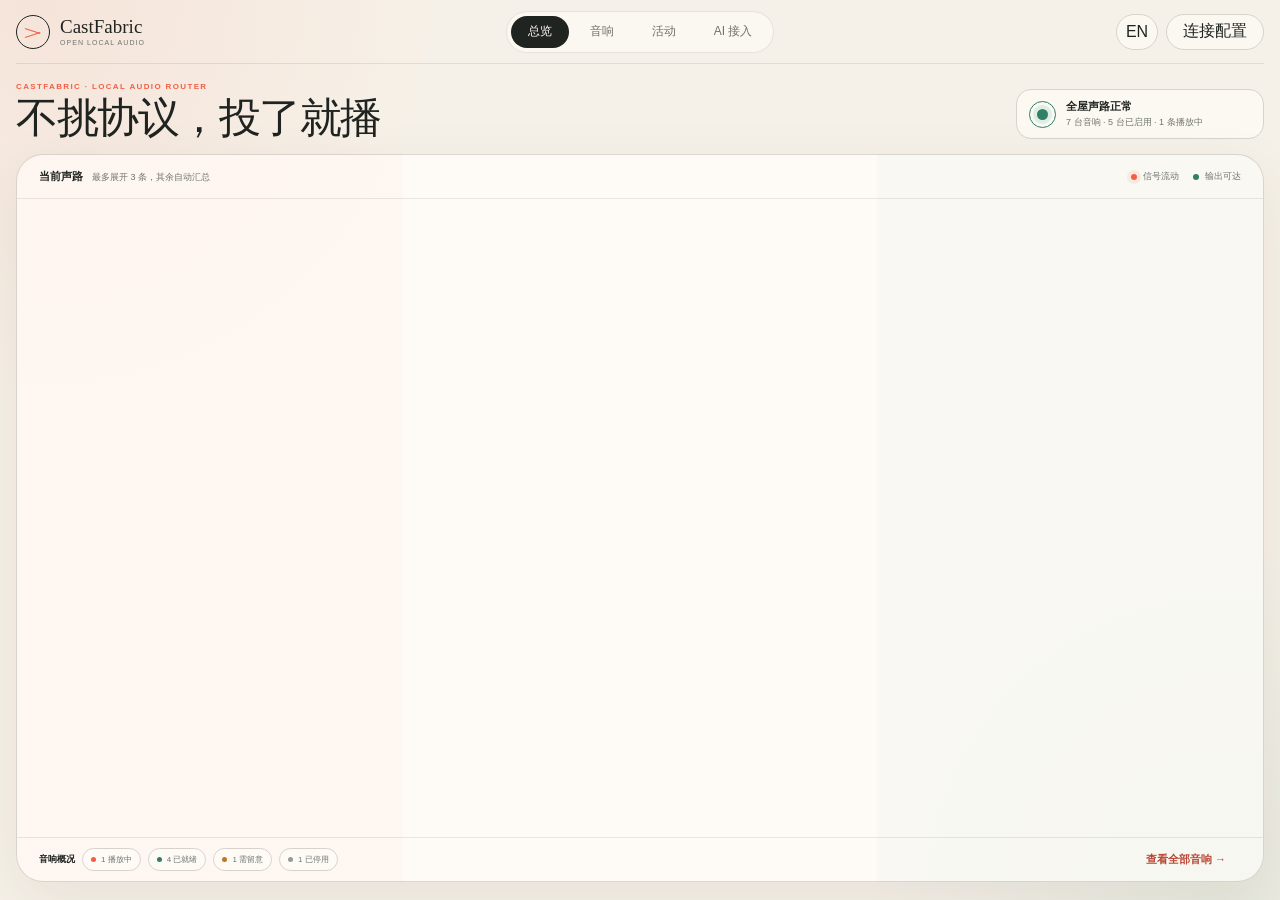
==== commit b1b29702: "feat: add agent audio onboarding" ====
--- a/miair/web/static/index.html
+++ b/miair/web/static/index.html
@@ -90,6 +90,7 @@
         <button class="active" data-page-target="home" data-action="navigate.page" data-i18n="overview">总览</button>
         <button data-page-target="speakers" data-action="navigate.page" data-i18n="speakers">音响</button>
         <button data-page-target="activity" data-action="navigate.page" data-i18n="activity">活动</button>
+        <button data-page-target="ai" data-action="navigate.page" data-i18n="aiAccess">AI 接入</button>
       </nav>
       <div class="header-actions"><button class="language-button" id="languageButton" aria-label="切换语言" data-i18n-aria="switchLanguage">EN</button><button class="connection-button" data-open-settings="discovery" data-i18n="connections">连接配置</button></div>
     </header>
@@ -134,6 +135,41 @@
         <div class="state-panel state-empty"><div><strong data-i18n="noActivityTitle">还没有活动记录</strong><p data-i18n="noActivityBody">首次投放后，这里会按音响记录开始、控制、结束和异常事件。</p></div></div>
         <div class="state-panel state-loading"><div><div class="skeleton-line"></div><div style="height:12px"></div><div class="skeleton-line"></div><p data-i18n="loadingActivity">正在读取最近活动。</p></div></div>
         <div class="state-panel state-error"><div><strong data-i18n="activityUnavailableTitle">活动记录暂时不可用</strong><p data-i18n="activityUnavailableBody">音频接收不受影响；可以导出脱敏诊断继续排查。</p><button class="secondary-button" data-action="diagnostics.export" data-i18n="exportDiagnostics">导出诊断</button></div></div>
+      </section>
+
+      <section class="page workspace-page ai-page" id="page-ai">
+        <div class="page-head ai-page-head"><div><p class="eyebrow">AGENT AUDIO BRIDGE</p><h1 data-i18n="aiAccessTitle">让 AI 开口播放</h1><p data-i18n="aiAccessIntro">复用 CastFabric 已有声路，把发现、播放与控制能力直接交给局域网内的 Agent。</p></div><span class="status-chip ai-endpoint-state" data-ai-endpoint-state data-i18n="aiReady">MCP 已就绪</span></div>
+        <div class="ai-layout">
+          <section class="ai-overview-card" aria-labelledby="aiCapabilityTitle">
+            <div class="ai-card-heading"><span class="ai-orbit" aria-hidden="true"><i></i></span><div><span data-i18n="sameService">同一个服务</span><strong id="aiCapabilityTitle" data-i18n="samePortTitle">控制台与 MCP 共用端口</strong></div></div>
+            <p data-i18n="samePortBody">不增加容器、进程或运维端口。Agent 连接当前 CastFabric 地址下的 /mcp 即可。</p>
+            <div class="ai-endpoint-row"><span data-i18n="endpoint">接入地址</span><code data-ai-endpoint>http://localhost/mcp</code><button class="copy-icon" type="button" data-copy-target="endpoint" data-i18n-aria="copyEndpoint" aria-label="复制接入地址">⧉</button></div>
+            <div class="ai-capability-list">
+              <article><span class="capability-mark">01</span><div><strong data-i18n="manageOutputs">发现与管理音响</strong><p data-i18n="manageOutputsBody">列出、扫描并启停每台实体输出。</p></div></article>
+              <article><span class="capability-mark">02</span><div><strong data-i18n="playAudio">播放三类音频</strong><p data-i18n="playAudioBody">支持 URL、本地文件与实时 PCM。</p></div></article>
+              <article><span class="capability-mark">03</span><div><strong data-i18n="controlPlayback">控制当前播放</strong><p data-i18n="controlPlaybackBody">查询状态、暂停、停止并调整音量。</p></div></article>
+            </div>
+          </section>
+
+          <section class="ai-setup-card" aria-labelledby="aiSetupTitle">
+            <div class="ai-card-title"><div><span data-i18n="connectAgent">连接 Agent</span><h2 id="aiSetupTitle" data-i18n="chooseClient">选择你正在使用的客户端</h2></div><span class="ai-local-badge" data-i18n="trustedLan">可信局域网</span></div>
+            <div class="ai-tabs" role="tablist" aria-label="Agent 客户端" data-i18n-aria="agentClients">
+              <button type="button" role="tab" tabindex="0" aria-selected="true" aria-controls="ai-command-panel" data-ai-client="codex">Codex</button>
+              <button type="button" role="tab" tabindex="-1" aria-selected="false" aria-controls="ai-command-panel" data-ai-client="claude">Claude Code</button>
+              <button type="button" role="tab" tabindex="-1" aria-selected="false" aria-controls="ai-command-panel" data-ai-client="generic" data-i18n="genericClient">通用配置</button>
+            </div>
+            <div class="ai-command-panel" id="ai-command-panel" role="tabpanel" tabindex="0">
+              <div class="code-meta"><span data-ai-command-label data-i18n="runCommand">在终端运行</span><button type="button" data-copy-target="command" data-i18n="copyCommand">复制命令</button></div>
+              <pre><code data-ai-command></code></pre>
+            </div>
+            <p class="ai-security-note"><span aria-hidden="true">●</span><span data-i18n="lanSecurityNote">当前版本面向可信局域网，不应把 MCP 地址直接暴露到公网。</span></p>
+            <div class="ai-skill-card">
+              <div><span data-i18n="agentSkill">CASTFABRIC AGENT SKILL</span><strong data-i18n="skillTitle">让文件、PCM 与播放列表更容易调用</strong><p data-i18n="skillBody">MCP 保持轻量；Skill 负责本地文件处理、实时转码和顺序或循环播放。</p></div>
+              <button class="secondary-button" type="button" data-copy-target="verify" data-i18n="copyVerifyPrompt">复制验证提示词</button>
+            </div>
+          </section>
+        </div>
+        <div class="ai-live-region" role="status" aria-live="polite" data-ai-copy-status></div>
       </section>
     </main>
   </div>
@@ -163,6 +199,9 @@
       discovery:['局域网发现','LAN discovery'],receiverIdentity:['接收入口','Receiver identity'],playbackDefaults:['播放默认值','Playback defaults'],networkPorts:['网络与端口','Network and ports'],extensions:['可选扩展','Optional extensions'],system:['系统','System'],localOnly:['仅在局域网内管理','Managed on the local network only'],discoveryIntro:['扫描标准 DLNA MediaRenderer。扫描期间保留现有音响，不会让投放入口闪空。','Scan for standard DLNA MediaRenderers. Existing speakers remain available during the scan.'],scanStatus:['扫描状态','Scan status'],networkInterface:['局域网接口','LAN interface'],networkInterfaceHelp:['CastFabric 发布和扫描使用的接口','Interface used for advertising and discovery'],lastScan:['最近扫描','Last scan'],justNow:['刚刚 · 发现 7 台','Just now · 7 found'],discoveryHealth:['发现服务','Discovery service'],running:['运行中','Running'],scanResults:['本次扫描','Latest scan'],configured:['已配置','Configured'],configuredAddress:['— · 已配置','— · Configured'],newAddress:['— · 新发现','— · Newly found'],enable:['启用','Enable'],scanAgain:['重新扫描','Scan again'],identityIntro:['所有协议共享同一名称规则；每台音响仍拥有独立入口。','All protocols share one naming rule; every speaker still has independent receivers.'],defaultPrefix:['默认名称前缀','Default name prefix'],defaultPrefixHelp:['与音响名称组合后出现在投放列表','Combined with the speaker name in casting lists'],namePreview:['名称预览','Name preview'],protocolHealth:['接收协议健康','Receiver protocol health'],perSpeakerEdit:['单台音响的入口名称在音响详情中编辑。','Edit a speaker-specific receiver name from its details.'],playbackIntro:['这些默认值作用于新会话，不会改变手机 App 自己的播放内容。','These defaults apply to new sessions and do not change content in the sender app.'],followVolume:['跟随音响当前音量','Follow current speaker volume'],followVolumeHelp:['连接时读取实体音响音量','Read physical speaker volume on connect'],defaultVolume:['默认音量','Default volume'],defaultVolumeHelp:['仅在不跟随设备时使用','Used only when device volume is not followed'],autoResume:['被语音打断后尝试续播','Try to resume after voice interruption'],experimental:['实验性能力','Experimental'],resumeDelay:['续播等待时间','Resume delay'],networkIntro:['仅在端口冲突或多实例部署时修改。保存后需要重启服务。','Change only for port conflicts or multi-instance deployments. Saving requires a restart.'],webPort:['Web 管理端口','Web management port'],dlnaPort:['DLNA HTTP 端口','DLNA HTTP port'],miplayPort:['MiPlay 控制端口','MiPlay control port'],extensionsIntro:['厂商扩展不是标准 DLNA 核心的依赖。认证失效不会移除已配置的本地音响。','Vendor extensions are not core DLNA dependencies. Authentication failure never removes configured local speakers.'],xiaomiExtension:['小米云兼容扩展','Xiaomi cloud compatibility extension'],xiaomiExtensionHelp:['仅用于缺少本地控制能力的旧型号','Only for older models without local control'],authState:['认证状态','Authentication state'],notEnabled:['未启用','Not enabled'],systemIntro:['查看版本、语言与诊断。诊断包会在服务端移除凭据和敏感地址。','View version, language, and diagnostics. The server removes credentials and sensitive addresses from exports.'],language:['界面语言','Interface language'],simplifiedChinese:['简体中文','Chinese (Simplified)'],logLevel:['日志级别','Log level'],logLevelHelp:['调试模式会产生更多本地日志','Debug mode produces more local logs'],version:['当前版本','Current version'],checkUpdates:['检查更新','Check for updates'],restartNote:['部分配置保存后会重启 CastFabric；当前声路将中断。','Some changes restart CastFabric and interrupt active routes.'],saveSettings:['保存配置','Save settings'],
       scenario:['场景','Scenario'],normal:['正常','Normal'],empty:['空状态','Empty'],loading:['加载中','Loading'],degraded:['部分异常','Degraded'],error:['错误','Error'],reviewView:['评审视图','Review states']
     };
+    Object.assign(translations,{
+      aiAccess:['AI 接入','AI Access'],aiAccessTitle:['让 AI 开口播放','Give your AI a voice'],aiAccessIntro:['复用 CastFabric 已有声路，把发现、播放与控制能力直接交给局域网内的 Agent。','Reuse CastFabric routes and give LAN agents direct discovery, playback, and control.'],aiReady:['MCP 已就绪','MCP ready'],aiLoading:['正在确认 MCP','Checking MCP'],aiUnavailable:['MCP 状态未知','MCP status unknown'],sameService:['同一个服务','One service'],samePortTitle:['控制台与 MCP 共用端口','Console and MCP share one port'],samePortBody:['不增加容器、进程或运维端口。Agent 连接当前 CastFabric 地址下的 /mcp 即可。','No extra container, process, or managed port. Agents connect to /mcp on this CastFabric origin.'],endpoint:['接入地址','Endpoint'],copyEndpoint:['复制接入地址','Copy endpoint'],manageOutputs:['发现与管理音响','Discover and manage speakers'],manageOutputsBody:['列出、扫描并启停每台实体输出。','List, scan, and enable or disable each physical output.'],playAudio:['播放三类音频','Play three audio sources'],playAudioBody:['支持 URL、本地文件与实时 PCM。','Use URLs, local files, or live PCM.'],controlPlayback:['控制当前播放','Control playback'],controlPlaybackBody:['查询状态、暂停、停止并调整音量。','Inspect status, pause, stop, and set volume.'],connectAgent:['连接 Agent','Connect an agent'],chooseClient:['选择你正在使用的客户端','Choose your client'],trustedLan:['可信局域网','Trusted LAN'],agentClients:['Agent 客户端','Agent clients'],genericClient:['通用配置','Generic config'],runCommand:['在终端运行','Run in a terminal'],configSnippet:['复制到客户端配置','Add to client configuration'],copyCommand:['复制命令','Copy command'],lanSecurityNote:['当前版本面向可信局域网，不应把 MCP 地址直接暴露到公网。','This release is for trusted LANs. Do not expose the MCP endpoint directly to the internet.'],agentSkill:['CASTFABRIC AGENT SKILL','CASTFABRIC AGENT SKILL'],skillTitle:['让文件、PCM 与播放列表更容易调用','Make files, PCM, and playlists easier for agents'],skillBody:['MCP 保持轻量；Skill 负责本地文件处理、实时转码和顺序或循环播放。','MCP stays thin; the Skill handles local files, live transcoding, and sequential or looped playlists.'],copyVerifyPrompt:['复制验证提示词','Copy verification prompt'],copied:['已复制','Copied'],copyFailed:['无法自动复制，请手动选择文本','Could not copy automatically; select the text manually']
+    });
     let language='zh',activeOverlay=null,lastFocus=null;
     const t=key=>translations[key]?.[language==='zh'?0:1]||key;
     function translate(){const index=language==='zh'?0:1;document.documentElement.lang=language==='zh'?'zh-CN':'en';document.getElementById('languageButton').textContent=language==='zh'?'EN':'ZH';document.querySelectorAll('[data-i18n]').forEach(n=>{const p=translations[n.dataset.i18n];if(p)n.textContent=p[index]});document.querySelectorAll('[data-i18n-aria]').forEach(n=>{const p=translations[n.dataset.i18nAria];if(p)n.setAttribute('aria-label',p[index])});document.querySelectorAll('.speaker-row .suite-toggle').forEach(n=>n.setAttribute('aria-label',t('toggleReceiver')))}
@@ -185,7 +224,7 @@
     function applyLanguage(next){language=next;languageSelect.selectedIndex=language==='zh'?0:1;translate();filterEvents();const toastNode=document.getElementById('toast');if(toastNode.dataset.messageKey)toastNode.textContent=t(toastNode.dataset.messageKey);if(activeOverlay?.id==='settingsOverlay'){const active=document.querySelector('[data-settings-section].active');if(active)activateSettings(active.dataset.settingsSection)}}
     document.getElementById('languageButton').addEventListener('click',()=>applyLanguage(language==='zh'?'en':'zh'));
     languageSelect.addEventListener('change',()=>applyLanguage(languageSelect.selectedIndex===0?'zh':'en'));
-    const initial=location.hash.replace('#','');if(['speakers','activity'].includes(initial))showPage(initial);translate();
+    const initial=location.hash.replace('#','');if(['speakers','activity','ai'].includes(initial))showPage(initial);translate();
   </script>
   <script src="/static/console.js" defer></script>
 </body>
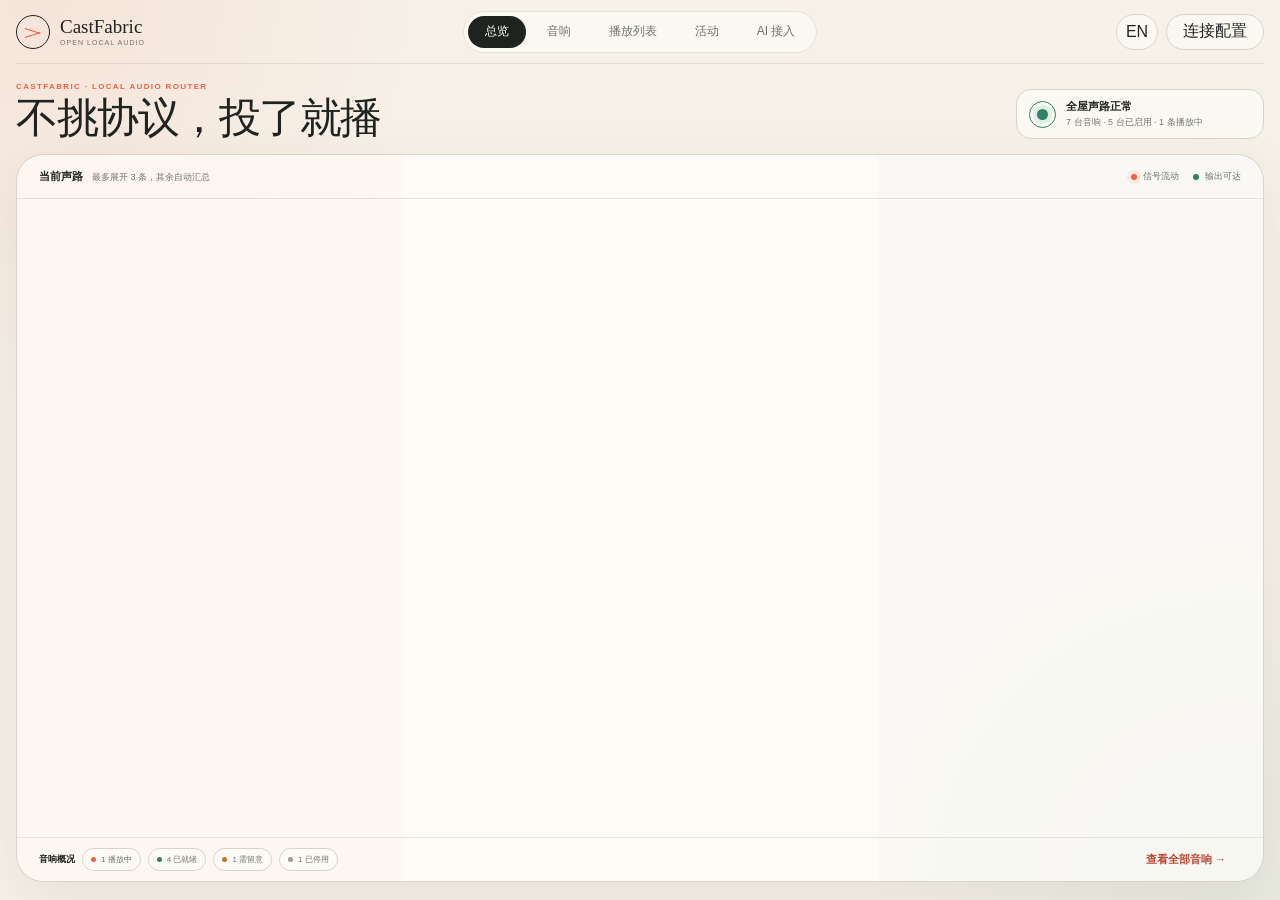
==== commit e27eb07f: "feat: add playlist content workbench" ====
--- a/miair/web/static/index.html
+++ b/miair/web/static/index.html
@@ -89,6 +89,7 @@
       <nav class="nav" aria-label="主导航" data-i18n-aria="primaryNav">
         <button class="active" data-page-target="home" data-action="navigate.page" data-i18n="overview">总览</button>
         <button data-page-target="speakers" data-action="navigate.page" data-i18n="speakers">音响</button>
+        <button data-page-target="content" data-action="navigate.page" data-content-copy="playlists">播放列表</button>
         <button data-page-target="activity" data-action="navigate.page" data-i18n="activity">活动</button>
         <button data-page-target="ai" data-action="navigate.page" data-i18n="aiAccess">AI 接入</button>
       </nav>
@@ -124,6 +125,20 @@
         <div class="state-panel state-error"><div><strong data-i18n="scanFailedTitle">扫描暂时不可用</strong><p data-i18n="scanFailedBody">已保存的音响仍可使用。请检查局域网接口后重试。</p><button class="secondary-button" data-open-settings="discovery" data-i18n="checkConnection">检查连接配置</button></div></div>
       </section>
 
+      <section class="page workspace-page content-page" id="page-content">
+        <div class="page-head content-page-head"><div><p class="eyebrow">SERVER CONTENT</p><h1 data-content-copy="title">播放内容</h1><p data-content-copy="intro">整理可复用音频，组成播放列表，再投到任意一台音响。</p></div><button class="primary-button" data-content-action="create-playlist"><svg viewBox="0 0 24 24" aria-hidden="true"><path d="M12 5v14M5 12h14"/></svg><span data-content-copy="newPlaylist">新建播放列表</span></button></div>
+        <nav class="content-tabs" aria-label="内容分类"><button class="active" data-content-tab="playlists" data-content-copy="playlists">播放列表</button><button data-content-tab="assets" data-content-copy="assets">音频资源</button><button data-content-tab="history" data-content-copy="history">播放记录</button></nav>
+        <div class="content-view active" data-content-view="playlists">
+          <div class="content-workbench">
+            <aside class="playlist-rail"><label class="content-search"><svg viewBox="0 0 24 24" aria-hidden="true"><circle cx="10.5" cy="10.5" r="6"/><path d="m15 15 4 4"/></svg><input data-playlist-search placeholder="搜索播放列表"></label><div data-playlist-list></div></aside>
+            <article class="playlist-canvas" data-playlist-detail></article>
+          </div>
+        </div>
+        <div class="content-view" data-content-view="assets"><div class="content-toolbar"><label class="content-search wide"><svg viewBox="0 0 24 24" aria-hidden="true"><circle cx="10.5" cy="10.5" r="6"/><path d="m15 15 4 4"/></svg><input data-asset-search placeholder="搜索名称、说明、标签或原文件名"></label><select data-asset-source><option value="">全部来源</option><option value="managed_file">上传文件</option><option value="external_url">外部 URL</option></select><button class="secondary-button" data-content-action="upload-asset"><svg viewBox="0 0 24 24" aria-hidden="true"><path d="M12 16V4m0 0L7 9m5-5 5 5M5 14v5h14v-5"/></svg><span data-content-copy="upload">上传</span></button><button class="primary-button" data-content-action="add-url"><svg viewBox="0 0 24 24" aria-hidden="true"><path d="M10 14a4 4 0 0 0 5.7.1l2.4-2.4a4 4 0 0 0-5.7-5.7L11 7.4M14 10a4 4 0 0 0-5.7-.1l-2.4 2.4a4 4 0 0 0 5.7 5.7l1.4-1.4"/></svg><span data-content-copy="addUrl">添加 URL</span></button></div><div class="resource-grid" data-asset-list></div></div>
+        <div class="content-view" data-content-view="history"><div class="history-note" data-content-copy="historyNote">这里是事实记录，不提供“继续播放”。需要续播时，请回到对应播放列表选择明确的位置。</div><div class="content-history" data-playback-history></div></div>
+        <div class="content-state" data-content-state hidden><strong></strong><p></p><button class="secondary-button" data-content-retry>重试</button></div>
+      </section>
+
       <section class="page workspace-page" id="page-activity">
         <div class="page-head"><div><p class="eyebrow">STRUCTURED ACTIVITY</p><h1 data-i18n="activityTitle">活动</h1><p data-i18n="activityIntro">按音响、协议和结果查看投放事件；原始日志只进入脱敏诊断。</p></div><button class="secondary-button" data-action="diagnostics.export" data-i18n="exportDiagnostics">导出诊断</button></div>
         <div class="degraded-banner"><span data-i18n="activityDegraded">事件记录仍可查看；书房音箱最近一次输出中断。</span><button class="ghost-button" data-filter-error data-i18n="showFailed">只看异常</button></div>
@@ -146,8 +161,8 @@
             <div class="ai-endpoint-row"><span data-i18n="endpoint">接入地址</span><code data-ai-endpoint>http://localhost/mcp</code><button class="copy-icon" type="button" data-copy-target="endpoint" data-i18n-aria="copyEndpoint" aria-label="复制接入地址">⧉</button></div>
             <div class="ai-capability-list">
               <article><span class="capability-mark">01</span><div><strong data-i18n="manageOutputs">发现与管理音响</strong><p data-i18n="manageOutputsBody">列出、扫描并启停每台实体输出。</p></div></article>
-              <article><span class="capability-mark">02</span><div><strong data-i18n="playAudio">播放三类音频</strong><p data-i18n="playAudioBody">支持 URL、本地文件与实时 PCM。</p></div></article>
-              <article><span class="capability-mark">03</span><div><strong data-i18n="controlPlayback">控制当前播放</strong><p data-i18n="controlPlaybackBody">查询状态、暂停、停止并调整音量。</p></div></article>
+              <article><span class="capability-mark">02</span><div><strong data-i18n="playAudio">管理并播放内容</strong><p data-i18n="playAudioBody">支持持久音频资源、服务端播放列表与实时 PCM。</p></div></article>
+              <article><span class="capability-mark">03</span><div><strong data-i18n="controlPlayback">控制当前播放</strong><p data-i18n="controlPlaybackBody">查询状态、暂停、继续、定位和调整音量。</p></div></article>
             </div>
           </section>
 
@@ -164,7 +179,7 @@
             </div>
             <p class="ai-security-note"><span aria-hidden="true">●</span><span data-i18n="lanSecurityNote">当前版本面向可信局域网，不应把 MCP 地址直接暴露到公网。</span></p>
             <div class="ai-skill-card">
-              <div><span data-i18n="agentSkill">CASTFABRIC AGENT SKILL</span><strong data-i18n="skillTitle">让文件、PCM 与播放列表更容易调用</strong><p data-i18n="skillBody">MCP 保持轻量；Skill 负责本地文件处理、实时转码和顺序或循环播放。</p></div>
+              <div><span data-i18n="agentSkill">CASTFABRIC AGENT SKILL</span><strong data-i18n="skillTitle">让本地数据进入 CastFabric</strong><p data-i18n="skillBody">Skill 只负责文件上传、实时转码和一次性清单导入；播放列表由服务端持续执行。</p></div>
               <button class="secondary-button" type="button" data-copy-target="verify" data-i18n="copyVerifyPrompt">复制验证提示词</button>
             </div>
           </section>
@@ -175,6 +190,8 @@
   </div>
 
   <div class="overlay" id="speakerOverlay" aria-hidden="true"><aside class="drawer" role="dialog" aria-modal="true" aria-labelledby="speakerDrawerTitle"><header class="drawer-head"><h2 id="speakerDrawerTitle" data-i18n="speakerDetails">音响详情</h2><button class="close-button" data-close-overlay aria-label="关闭" data-i18n-aria="close">×</button></header><div class="drawer-body"><div class="detail-hero"><span class="endpoint-icon speaker"></span><div><strong data-drawer-name data-field="target.name" data-i18n="livingRoom">客厅音箱</strong><span data-field="target.alias">CastFabric · <span data-drawer-alias data-i18n="livingRoom">客厅音箱</span></span></div><span class="status-chip" style="margin-left:auto" data-field="suite.health" data-i18n="healthyShort">正常</span></div><p class="section-title" data-i18n="physicalOutput">实体输出</p><div class="detail-grid"><div class="detail-cell"><span data-i18n="address">局域网地址</span><strong data-field="target.location_host">—</strong></div><div class="detail-cell"><span data-i18n="discoveryState">发现状态</span><strong data-field="target.online" data-i18n="online">本次扫描在线</strong></div><div class="detail-cell"><span data-i18n="outputType">输出类型</span><strong data-field="target.kind">DLNA MediaRenderer</strong></div><div class="detail-cell"><span data-i18n="lastActivity">最近活动</span><strong data-field="suite.last_activity_at" data-i18n="nowPlaying">正在播放</strong></div></div><p class="section-title" data-i18n="receiverSuite">接收入口组</p><div class="ingress-strip"><span class="ingress-pill"><i></i><span data-field="suite.ingress.dlna">DLNA · Ready</span></span><span class="ingress-pill"><i></i><span data-field="suite.ingress.airplay">AirPlay · Ready</span></span><span class="ingress-pill"><i></i><span data-field="suite.ingress.miplay">MiPlay · Ready</span></span></div><p class="section-title" data-i18n="editSpeaker">编辑音响</p><div class="form-row"><div class="form-label"><strong data-i18n="speakerName">音响名称</strong><span data-i18n="speakerNameHelp">用于 CastFabric 控制台</span></div><input class="form-control" data-field="target.name" data-edit-name value="客厅音箱"></div><div class="form-row"><div class="form-label"><strong data-i18n="receiverAlias">接收入口名称</strong><span data-i18n="receiverAliasHelp">手机投放列表中看到的名称</span></div><input class="form-control" data-field="target.alias" data-edit-alias value="CastFabric · 客厅音箱"></div><div class="danger-zone"><strong data-i18n="disableSuite">停用这台音响的接收入口</strong><p data-i18n="disableSuiteHelp">停用后，只会移除这台音响的 CastFabric DLNA、AirPlay 与 MiPlay 入口，不影响其他音响，也不会关闭音响原生 DLNA。</p><button class="secondary-button" data-action="target.toggle" data-i18n="disableSpeaker">停用这台音响</button></div><div class="drawer-actions"><button class="secondary-button" data-close-overlay data-i18n="cancel">取消</button><button class="primary-button" data-action="target.edit" data-save-speaker data-i18n="saveChanges">保存更改</button></div></div></aside></div>
+
+  <div class="overlay" id="contentModal" aria-hidden="true"><section class="content-dialog" role="dialog" aria-modal="true" aria-labelledby="contentModalTitle"><header><div><p class="eyebrow" data-content-modal-kicker>CASTFABRIC</p><h2 id="contentModalTitle" data-content-modal-title></h2><p data-content-modal-copy></p></div><button class="close-button" data-close-overlay aria-label="关闭">×</button></header><div class="content-dialog-body" data-content-modal-body></div><footer data-content-modal-actions></footer></section></div>
 
   <div class="overlay" id="eventOverlay" aria-hidden="true"><aside class="drawer" role="dialog" aria-modal="true" aria-labelledby="eventDrawerTitle"><header class="drawer-head"><h2 id="eventDrawerTitle" data-i18n="activityDetails">活动详情</h2><button class="close-button" data-close-overlay aria-label="关闭" data-i18n-aria="close">×</button></header><div class="drawer-body"><div class="detail-hero"><span class="endpoint-icon speaker"></span><div><strong data-field="event.summary_key" data-i18n="outputInterrupted">实体输出中断</strong><span><span data-field="target.name" data-i18n="study">书房音箱</span> · <span data-field="session.protocol">DLNA</span></span></div><span class="status-chip warn" style="margin-left:auto" data-field="event.outcome" data-i18n="attention">需留意</span></div><p class="section-title" data-i18n="eventContext">事件上下文</p><div class="detail-grid"><div class="detail-cell"><span data-i18n="time">时间</span><strong data-field="event.occurred_at">2026-08-30 11:55:18</strong></div><div class="detail-cell"><span data-i18n="sender">发送端</span><strong data-field="session.source.device_name" data-i18n="unknownSender">发送设备</strong></div><div class="detail-cell"><span data-i18n="sessionId">会话 ID</span><strong data-field="session.id">…7c42</strong></div><div class="detail-cell"><span data-i18n="reasonCode">原因代码</span><strong data-field="event.reason_code">OUTPUT_PULL_STOPPED</strong></div></div><p class="section-title" data-i18n="eventSequence">事件过程</p><div class="event-sequence"><div class="sequence-step"><strong data-i18n="inputAccepted">输入会话已接受</strong><span>11:55:03 · DLNA SetAVTransportURI</span></div><div class="sequence-step"><strong data-i18n="outputAccepted">实体音响接受播放 URL</strong><span>11:55:04 · PLAY accepted</span></div><div class="sequence-step warn"><strong data-i18n="outputStopped">实体音响停止拉取媒体流</strong><span>11:55:18 · OUTPUT_PULL_STOPPED</span></div></div><p class="section-title" data-i18n="safeDetails">脱敏技术信息</p><div class="setting-card" data-field="event.details"><div class="setting-row"><div class="setting-copy"><strong data-i18n="mediaFormat">媒体格式</strong></div><div class="setting-value">audio/mpeg</div></div><div class="setting-row"><div class="setting-copy"><strong data-i18n="targetAdapter">输出适配器</strong></div><div class="setting-value">DLNAOutputAdapter</div></div><div class="setting-row"><div class="setting-copy"><strong data-i18n="privacyNote">隐私处理</strong></div><div class="setting-value" data-i18n="privacyValue">URI 查询参数与完整 IP 已移除</div></div></div></div></aside></div>
 
@@ -200,7 +217,7 @@
       scenario:['场景','Scenario'],normal:['正常','Normal'],empty:['空状态','Empty'],loading:['加载中','Loading'],degraded:['部分异常','Degraded'],error:['错误','Error'],reviewView:['评审视图','Review states']
     };
     Object.assign(translations,{
-      aiAccess:['AI 接入','AI Access'],aiAccessTitle:['让 AI 开口播放','Give your AI a voice'],aiAccessIntro:['复用 CastFabric 已有声路，把发现、播放与控制能力直接交给局域网内的 Agent。','Reuse CastFabric routes and give LAN agents direct discovery, playback, and control.'],aiReady:['MCP 已就绪','MCP ready'],aiLoading:['正在确认 MCP','Checking MCP'],aiUnavailable:['MCP 状态未知','MCP status unknown'],sameService:['同一个服务','One service'],samePortTitle:['控制台与 MCP 共用端口','Console and MCP share one port'],samePortBody:['不增加容器、进程或运维端口。Agent 连接当前 CastFabric 地址下的 /mcp 即可。','No extra container, process, or managed port. Agents connect to /mcp on this CastFabric origin.'],endpoint:['接入地址','Endpoint'],copyEndpoint:['复制接入地址','Copy endpoint'],manageOutputs:['发现与管理音响','Discover and manage speakers'],manageOutputsBody:['列出、扫描并启停每台实体输出。','List, scan, and enable or disable each physical output.'],playAudio:['播放三类音频','Play three audio sources'],playAudioBody:['支持 URL、本地文件与实时 PCM。','Use URLs, local files, or live PCM.'],controlPlayback:['控制当前播放','Control playback'],controlPlaybackBody:['查询状态、暂停、停止并调整音量。','Inspect status, pause, stop, and set volume.'],connectAgent:['连接 Agent','Connect an agent'],chooseClient:['选择你正在使用的客户端','Choose your client'],trustedLan:['可信局域网','Trusted LAN'],agentClients:['Agent 客户端','Agent clients'],genericClient:['通用配置','Generic config'],runCommand:['在终端运行','Run in a terminal'],configSnippet:['复制到客户端配置','Add to client configuration'],copyCommand:['复制命令','Copy command'],lanSecurityNote:['当前版本面向可信局域网，不应把 MCP 地址直接暴露到公网。','This release is for trusted LANs. Do not expose the MCP endpoint directly to the internet.'],agentSkill:['CASTFABRIC AGENT SKILL','CASTFABRIC AGENT SKILL'],skillTitle:['让文件、PCM 与播放列表更容易调用','Make files, PCM, and playlists easier for agents'],skillBody:['MCP 保持轻量；Skill 负责本地文件处理、实时转码和顺序或循环播放。','MCP stays thin; the Skill handles local files, live transcoding, and sequential or looped playlists.'],copyVerifyPrompt:['复制验证提示词','Copy verification prompt'],copied:['已复制','Copied'],copyFailed:['无法自动复制，请手动选择文本','Could not copy automatically; select the text manually']
+      aiAccess:['AI 接入','AI Access'],aiAccessTitle:['让 AI 开口播放','Give your AI a voice'],aiAccessIntro:['复用 CastFabric 已有声路，把发现、播放与控制能力直接交给局域网内的 Agent。','Reuse CastFabric routes and give LAN agents direct discovery, playback, and control.'],aiReady:['MCP 已就绪','MCP ready'],aiLoading:['正在确认 MCP','Checking MCP'],aiUnavailable:['MCP 状态未知','MCP status unknown'],sameService:['同一个服务','One service'],samePortTitle:['控制台与 MCP 共用端口','Console and MCP share one port'],samePortBody:['不增加容器、进程或运维端口。Agent 连接当前 CastFabric 地址下的 /mcp 即可。','No extra container, process, or managed port. Agents connect to /mcp on this CastFabric origin.'],endpoint:['接入地址','Endpoint'],copyEndpoint:['复制接入地址','Copy endpoint'],manageOutputs:['发现与管理音响','Discover and manage speakers'],manageOutputsBody:['列出、扫描并启停每台实体输出。','List, scan, and enable or disable each physical output.'],playAudio:['管理并播放内容','Manage and play content'],playAudioBody:['支持持久音频资源、服务端播放列表与实时 PCM。','Use persistent audio, server playlists, and live PCM.'],controlPlayback:['控制当前播放','Control playback'],controlPlaybackBody:['查询状态、暂停、继续、定位和调整音量。','Inspect status, pause, resume, seek, and set volume.'],connectAgent:['连接 Agent','Connect an agent'],chooseClient:['选择你正在使用的客户端','Choose your client'],trustedLan:['可信局域网','Trusted LAN'],agentClients:['Agent 客户端','Agent clients'],genericClient:['通用配置','Generic config'],runCommand:['在终端运行','Run in a terminal'],configSnippet:['复制到客户端配置','Add to client configuration'],copyCommand:['复制命令','Copy command'],lanSecurityNote:['当前版本面向可信局域网，不应把 MCP 地址直接暴露到公网。','This release is for trusted LANs. Do not expose the MCP endpoint directly to the internet.'],agentSkill:['CASTFABRIC AGENT SKILL','CASTFABRIC AGENT SKILL'],skillTitle:['让本地数据进入 CastFabric','Bring local data into CastFabric'],skillBody:['Skill 只负责文件上传、实时转码和一次性清单导入；播放列表由服务端持续执行。','The Skill only uploads files, transcodes live audio, and imports manifests; playlists keep running on the server.'],copyVerifyPrompt:['复制验证提示词','Copy verification prompt'],copied:['已复制','Copied'],copyFailed:['无法自动复制，请手动选择文本','Could not copy automatically; select the text manually']
     });
     let language='zh',activeOverlay=null,lastFocus=null;
     const t=key=>translations[key]?.[language==='zh'?0:1]||key;
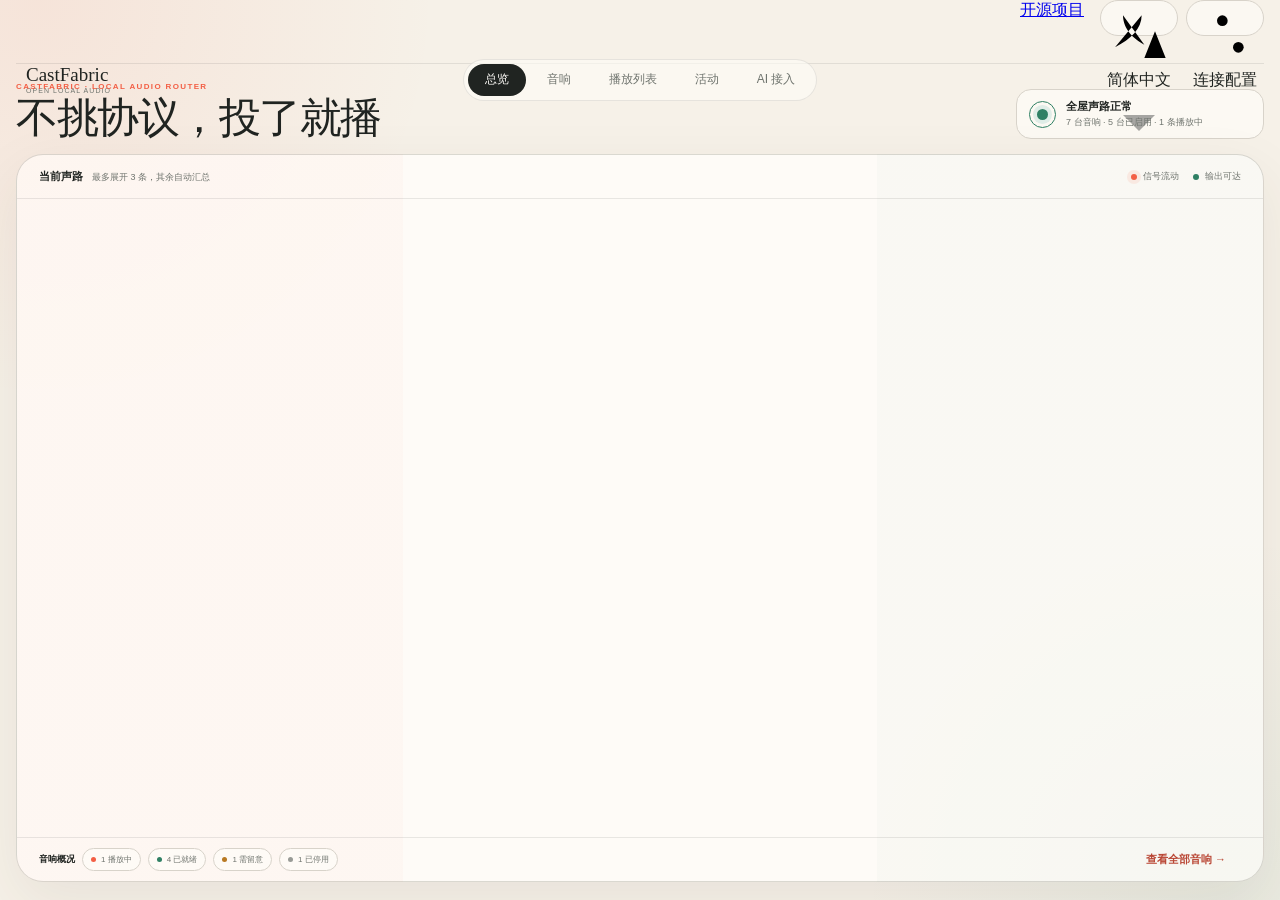
==== commit 5cf513fa: "feat: polish console utilities and dialogs with persistent audio durations" ====
--- a/miair/web/static/index.html
+++ b/miair/web/static/index.html
@@ -85,7 +85,7 @@
 <body data-scenario="normal" data-live-ready="false">
   <div class="shell">
     <header class="app-header">
-      <div class="brand"><span class="brand-mark" aria-hidden="true"></span><div><strong>CastFabric</strong><small>OPEN LOCAL AUDIO</small></div></div>
+      <div class="brand"><img class="brand-logo" src="/static/castfabric-mark.svg" alt=""><div><strong>CastFabric</strong><small>OPEN LOCAL AUDIO</small></div></div>
       <nav class="nav" aria-label="主导航" data-i18n-aria="primaryNav">
         <button class="active" data-page-target="home" data-action="navigate.page" data-i18n="overview">总览</button>
         <button data-page-target="speakers" data-action="navigate.page" data-i18n="speakers">音响</button>
@@ -93,7 +93,12 @@
         <button data-page-target="activity" data-action="navigate.page" data-i18n="activity">活动</button>
         <button data-page-target="ai" data-action="navigate.page" data-i18n="aiAccess">AI 接入</button>
       </nav>
-      <div class="header-actions"><button class="language-button" id="languageButton" aria-label="切换语言" data-i18n-aria="switchLanguage">EN</button><button class="connection-button" data-open-settings="discovery" data-i18n="connections">连接配置</button></div>
+      <div class="header-actions">
+        <a class="header-tool" href="https://github.com/DjangoAILab/CastFabric" target="_blank" rel="noopener noreferrer" data-i18n-aria="sourceCodeNewTab"><img src="/static/github-mark.svg" alt=""><span data-i18n="sourceCode">开源项目</span></a>
+        <span class="header-divider" aria-hidden="true"></span>
+        <div class="header-language"><button class="header-tool" id="languageButton" aria-expanded="false" aria-controls="languageMenu" data-i18n-aria="switchLanguage"><svg viewBox="0 0 24 24" aria-hidden="true"><path d="M3 5h12M9 3v2M6 5c0 5 4 9 8 11M13 5c0 5-4 9-10 12M14 21l4-10 4 10M15.5 17h5"/></svg><span id="currentLanguage">简体中文</span><svg class="header-chevron" viewBox="0 0 24 24" aria-hidden="true"><path d="m6 9 6 6 6-6"/></svg></button><div id="languageMenu" class="language-menu" hidden><button data-language="zh"><span>简体中文</span><svg viewBox="0 0 24 24" aria-hidden="true"><path d="m5 12 4 4L19 6"/></svg></button><button data-language="en"><span>English</span><svg viewBox="0 0 24 24" aria-hidden="true"><path d="m5 12 4 4L19 6"/></svg></button></div></div>
+        <button class="header-tool" data-open-settings="discovery"><svg viewBox="0 0 24 24" aria-hidden="true"><path d="M4 7h5m4 0h7M4 17h11m4 0h1"/><circle cx="11" cy="7" r="2"/><circle cx="17" cy="17" r="2"/></svg><span data-i18n="connections">连接配置</span></button>
+      </div>
     </header>
 
     <main class="app-main">
@@ -134,9 +139,9 @@
             <article class="playlist-canvas" data-playlist-detail></article>
           </div>
         </div>
-        <div class="content-view" data-content-view="assets"><div class="content-toolbar"><label class="content-search wide"><svg viewBox="0 0 24 24" aria-hidden="true"><circle cx="10.5" cy="10.5" r="6"/><path d="m15 15 4 4"/></svg><input data-asset-search placeholder="搜索名称、说明、标签或原文件名"></label><select data-asset-source><option value="">全部来源</option><option value="managed_file">上传文件</option><option value="external_url">外部 URL</option></select><button class="secondary-button" data-content-action="upload-asset"><svg viewBox="0 0 24 24" aria-hidden="true"><path d="M12 16V4m0 0L7 9m5-5 5 5M5 14v5h14v-5"/></svg><span data-content-copy="upload">上传</span></button><button class="primary-button" data-content-action="add-url"><svg viewBox="0 0 24 24" aria-hidden="true"><path d="M10 14a4 4 0 0 0 5.7.1l2.4-2.4a4 4 0 0 0-5.7-5.7L11 7.4M14 10a4 4 0 0 0-5.7-.1l-2.4 2.4a4 4 0 0 0 5.7 5.7l1.4-1.4"/></svg><span data-content-copy="addUrl">添加 URL</span></button></div><div class="resource-grid" data-asset-list></div></div>
+        <div class="content-view" data-content-view="assets"><div class="content-toolbar"><label class="content-search wide"><svg viewBox="0 0 24 24" aria-hidden="true"><circle cx="10.5" cy="10.5" r="6"/><path d="m15 15 4 4"/></svg><input data-asset-search placeholder="搜索名称、说明、标签或原文件名"></label><select data-asset-source><option value="" data-content-copy="allSources">全部来源</option><option value="managed_file" data-content-copy="uploadedFile">上传文件</option><option value="external_url" data-content-copy="externalUrl">外部 URL</option></select><button class="secondary-button" data-content-action="upload-asset"><svg viewBox="0 0 24 24" aria-hidden="true"><path d="M12 16V4m0 0L7 9m5-5 5 5M5 14v5h14v-5"/></svg><span data-content-copy="upload">上传</span></button><button class="primary-button" data-content-action="add-url"><svg viewBox="0 0 24 24" aria-hidden="true"><path d="M10 14a4 4 0 0 0 5.7.1l2.4-2.4a4 4 0 0 0-5.7-5.7L11 7.4M14 10a4 4 0 0 0-5.7-.1l-2.4 2.4a4 4 0 0 0 5.7 5.7l1.4-1.4"/></svg><span data-content-copy="addUrl">添加 URL</span></button></div><div class="resource-grid" data-asset-list></div></div>
         <div class="content-view" data-content-view="history"><div class="history-note" data-content-copy="historyNote">这里是事实记录，不提供“继续播放”。需要续播时，请回到对应播放列表选择明确的位置。</div><div class="content-history" data-playback-history></div></div>
-        <div class="content-state" data-content-state hidden><strong></strong><p></p><button class="secondary-button" data-content-retry>重试</button></div>
+        <div class="content-state" data-content-state hidden><strong></strong><p></p><button class="secondary-button" data-content-retry data-content-copy="retry">重试</button></div>
       </section>
 
       <section class="page workspace-page" id="page-activity">
@@ -191,7 +196,7 @@
 
   <div class="overlay" id="speakerOverlay" aria-hidden="true"><aside class="drawer" role="dialog" aria-modal="true" aria-labelledby="speakerDrawerTitle"><header class="drawer-head"><h2 id="speakerDrawerTitle" data-i18n="speakerDetails">音响详情</h2><button class="close-button" data-close-overlay aria-label="关闭" data-i18n-aria="close">×</button></header><div class="drawer-body"><div class="detail-hero"><span class="endpoint-icon speaker"></span><div><strong data-drawer-name data-field="target.name" data-i18n="livingRoom">客厅音箱</strong><span data-field="target.alias">CastFabric · <span data-drawer-alias data-i18n="livingRoom">客厅音箱</span></span></div><span class="status-chip" style="margin-left:auto" data-field="suite.health" data-i18n="healthyShort">正常</span></div><p class="section-title" data-i18n="physicalOutput">实体输出</p><div class="detail-grid"><div class="detail-cell"><span data-i18n="address">局域网地址</span><strong data-field="target.location_host">—</strong></div><div class="detail-cell"><span data-i18n="discoveryState">发现状态</span><strong data-field="target.online" data-i18n="online">本次扫描在线</strong></div><div class="detail-cell"><span data-i18n="outputType">输出类型</span><strong data-field="target.kind">DLNA MediaRenderer</strong></div><div class="detail-cell"><span data-i18n="lastActivity">最近活动</span><strong data-field="suite.last_activity_at" data-i18n="nowPlaying">正在播放</strong></div></div><p class="section-title" data-i18n="receiverSuite">接收入口组</p><div class="ingress-strip"><span class="ingress-pill"><i></i><span data-field="suite.ingress.dlna">DLNA · Ready</span></span><span class="ingress-pill"><i></i><span data-field="suite.ingress.airplay">AirPlay · Ready</span></span><span class="ingress-pill"><i></i><span data-field="suite.ingress.miplay">MiPlay · Ready</span></span></div><p class="section-title" data-i18n="editSpeaker">编辑音响</p><div class="form-row"><div class="form-label"><strong data-i18n="speakerName">音响名称</strong><span data-i18n="speakerNameHelp">用于 CastFabric 控制台</span></div><input class="form-control" data-field="target.name" data-edit-name value="客厅音箱"></div><div class="form-row"><div class="form-label"><strong data-i18n="receiverAlias">接收入口名称</strong><span data-i18n="receiverAliasHelp">手机投放列表中看到的名称</span></div><input class="form-control" data-field="target.alias" data-edit-alias value="CastFabric · 客厅音箱"></div><div class="danger-zone"><strong data-i18n="disableSuite">停用这台音响的接收入口</strong><p data-i18n="disableSuiteHelp">停用后，只会移除这台音响的 CastFabric DLNA、AirPlay 与 MiPlay 入口，不影响其他音响，也不会关闭音响原生 DLNA。</p><button class="secondary-button" data-action="target.toggle" data-i18n="disableSpeaker">停用这台音响</button></div><div class="drawer-actions"><button class="secondary-button" data-close-overlay data-i18n="cancel">取消</button><button class="primary-button" data-action="target.edit" data-save-speaker data-i18n="saveChanges">保存更改</button></div></div></aside></div>
 
-  <div class="overlay" id="contentModal" aria-hidden="true"><section class="content-dialog" role="dialog" aria-modal="true" aria-labelledby="contentModalTitle"><header><div><p class="eyebrow" data-content-modal-kicker>CASTFABRIC</p><h2 id="contentModalTitle" data-content-modal-title></h2><p data-content-modal-copy></p></div><button class="close-button" data-close-overlay aria-label="关闭">×</button></header><div class="content-dialog-body" data-content-modal-body></div><footer data-content-modal-actions></footer></section></div>
+<div class="overlay" id="contentModal" aria-hidden="true"><section class="content-dialog" role="dialog" aria-modal="true" aria-labelledby="contentModalTitle"><header><div><p class="eyebrow" data-content-modal-kicker>CASTFABRIC</p><h2 id="contentModalTitle" data-content-modal-title></h2><p data-content-modal-copy></p></div><button class="close-button" data-close-overlay aria-label="关闭" data-i18n-aria="close"><svg viewBox="0 0 24 24" aria-hidden="true"><path d="m6 6 12 12M18 6 6 18"/></svg></button></header><div class="content-dialog-body" data-content-modal-body></div><footer data-content-modal-actions></footer></section></div>
 
   <div class="overlay" id="eventOverlay" aria-hidden="true"><aside class="drawer" role="dialog" aria-modal="true" aria-labelledby="eventDrawerTitle"><header class="drawer-head"><h2 id="eventDrawerTitle" data-i18n="activityDetails">活动详情</h2><button class="close-button" data-close-overlay aria-label="关闭" data-i18n-aria="close">×</button></header><div class="drawer-body"><div class="detail-hero"><span class="endpoint-icon speaker"></span><div><strong data-field="event.summary_key" data-i18n="outputInterrupted">实体输出中断</strong><span><span data-field="target.name" data-i18n="study">书房音箱</span> · <span data-field="session.protocol">DLNA</span></span></div><span class="status-chip warn" style="margin-left:auto" data-field="event.outcome" data-i18n="attention">需留意</span></div><p class="section-title" data-i18n="eventContext">事件上下文</p><div class="detail-grid"><div class="detail-cell"><span data-i18n="time">时间</span><strong data-field="event.occurred_at">2026-08-30 11:55:18</strong></div><div class="detail-cell"><span data-i18n="sender">发送端</span><strong data-field="session.source.device_name" data-i18n="unknownSender">发送设备</strong></div><div class="detail-cell"><span data-i18n="sessionId">会话 ID</span><strong data-field="session.id">…7c42</strong></div><div class="detail-cell"><span data-i18n="reasonCode">原因代码</span><strong data-field="event.reason_code">OUTPUT_PULL_STOPPED</strong></div></div><p class="section-title" data-i18n="eventSequence">事件过程</p><div class="event-sequence"><div class="sequence-step"><strong data-i18n="inputAccepted">输入会话已接受</strong><span>11:55:03 · DLNA SetAVTransportURI</span></div><div class="sequence-step"><strong data-i18n="outputAccepted">实体音响接受播放 URL</strong><span>11:55:04 · PLAY accepted</span></div><div class="sequence-step warn"><strong data-i18n="outputStopped">实体音响停止拉取媒体流</strong><span>11:55:18 · OUTPUT_PULL_STOPPED</span></div></div><p class="section-title" data-i18n="safeDetails">脱敏技术信息</p><div class="setting-card" data-field="event.details"><div class="setting-row"><div class="setting-copy"><strong data-i18n="mediaFormat">媒体格式</strong></div><div class="setting-value">audio/mpeg</div></div><div class="setting-row"><div class="setting-copy"><strong data-i18n="targetAdapter">输出适配器</strong></div><div class="setting-value">DLNAOutputAdapter</div></div><div class="setting-row"><div class="setting-copy"><strong data-i18n="privacyNote">隐私处理</strong></div><div class="setting-value" data-i18n="privacyValue">URI 查询参数与完整 IP 已移除</div></div></div></div></aside></div>
 
@@ -219,13 +224,15 @@
     Object.assign(translations,{
       aiAccess:['AI 接入','AI Access'],aiAccessTitle:['让 AI 开口播放','Give your AI a voice'],aiAccessIntro:['复用 CastFabric 已有声路，把发现、播放与控制能力直接交给局域网内的 Agent。','Reuse CastFabric routes and give LAN agents direct discovery, playback, and control.'],aiReady:['MCP 已就绪','MCP ready'],aiLoading:['正在确认 MCP','Checking MCP'],aiUnavailable:['MCP 状态未知','MCP status unknown'],sameService:['同一个服务','One service'],samePortTitle:['控制台与 MCP 共用端口','Console and MCP share one port'],samePortBody:['不增加容器、进程或运维端口。Agent 连接当前 CastFabric 地址下的 /mcp 即可。','No extra container, process, or managed port. Agents connect to /mcp on this CastFabric origin.'],endpoint:['接入地址','Endpoint'],copyEndpoint:['复制接入地址','Copy endpoint'],manageOutputs:['发现与管理音响','Discover and manage speakers'],manageOutputsBody:['列出、扫描并启停每台实体输出。','List, scan, and enable or disable each physical output.'],playAudio:['管理并播放内容','Manage and play content'],playAudioBody:['支持持久音频资源、服务端播放列表与实时 PCM。','Use persistent audio, server playlists, and live PCM.'],controlPlayback:['控制当前播放','Control playback'],controlPlaybackBody:['查询状态、暂停、继续、定位和调整音量。','Inspect status, pause, resume, seek, and set volume.'],connectAgent:['连接 Agent','Connect an agent'],chooseClient:['选择你正在使用的客户端','Choose your client'],trustedLan:['可信局域网','Trusted LAN'],agentClients:['Agent 客户端','Agent clients'],genericClient:['通用配置','Generic config'],runCommand:['在终端运行','Run in a terminal'],configSnippet:['复制到客户端配置','Add to client configuration'],copyCommand:['复制命令','Copy command'],lanSecurityNote:['当前版本面向可信局域网，不应把 MCP 地址直接暴露到公网。','This release is for trusted LANs. Do not expose the MCP endpoint directly to the internet.'],agentSkill:['CASTFABRIC AGENT SKILL','CASTFABRIC AGENT SKILL'],skillTitle:['让本地数据进入 CastFabric','Bring local data into CastFabric'],skillBody:['Skill 只负责文件上传、实时转码和一次性清单导入；播放列表由服务端持续执行。','The Skill only uploads files, transcodes live audio, and imports manifests; playlists keep running on the server.'],copyVerifyPrompt:['复制验证提示词','Copy verification prompt'],copied:['已复制','Copied'],copyFailed:['无法自动复制，请手动选择文本','Could not copy automatically; select the text manually']
     });
+    translations.sourceCode=['开源项目','Source code'];translations.sourceCodeNewTab=['开源项目（新标签页）','Source code (new tab)'];
     let language='zh',activeOverlay=null,lastFocus=null;
     const t=key=>translations[key]?.[language==='zh'?0:1]||key;
-    function translate(){const index=language==='zh'?0:1;document.documentElement.lang=language==='zh'?'zh-CN':'en';document.getElementById('languageButton').textContent=language==='zh'?'EN':'ZH';document.querySelectorAll('[data-i18n]').forEach(n=>{const p=translations[n.dataset.i18n];if(p)n.textContent=p[index]});document.querySelectorAll('[data-i18n-aria]').forEach(n=>{const p=translations[n.dataset.i18nAria];if(p)n.setAttribute('aria-label',p[index])});document.querySelectorAll('.speaker-row .suite-toggle').forEach(n=>n.setAttribute('aria-label',t('toggleReceiver')))}
+    function translate(){const index=language==='zh'?0:1;document.documentElement.lang=language==='zh'?'zh-CN':'en';document.getElementById('currentLanguage').textContent=language==='zh'?'简体中文':'English';document.querySelectorAll('[data-language]').forEach(n=>n.setAttribute('aria-pressed',String(n.dataset.language===language)));document.querySelectorAll('[data-i18n]').forEach(n=>{const p=translations[n.dataset.i18n];if(p)n.textContent=p[index]});document.querySelectorAll('[data-i18n-aria]').forEach(n=>{const p=translations[n.dataset.i18nAria];if(p)n.setAttribute('aria-label',p[index])});document.getElementById('languageButton').setAttribute('aria-label',`${t('language')}: ${document.getElementById('currentLanguage').textContent}`);document.querySelectorAll('.speaker-row .suite-toggle').forEach(n=>n.setAttribute('aria-label',t('toggleReceiver')))}
     function showPage(page){document.querySelectorAll('.page').forEach(p=>p.classList.toggle('active',p.id===`page-${page}`));document.querySelectorAll('[data-page-target]').forEach(b=>b.classList.toggle('active',b.dataset.pageTarget===page&&b.closest('.nav')));location.hash=page==='home'?'':page;document.querySelector('.app-main').scrollTop=0}
     document.querySelectorAll('[data-page-target]').forEach(b=>b.addEventListener('click',()=>showPage(b.dataset.pageTarget)));
-    function openOverlay(id){closeOverlay(false);lastFocus=document.activeElement;activeOverlay=document.getElementById(id);activeOverlay.classList.add('open');activeOverlay.setAttribute('aria-hidden','false');activeOverlay.querySelector('button,input,select')?.focus()}
-    function closeOverlay(restore=true){if(!activeOverlay)return;activeOverlay.classList.remove('open');activeOverlay.setAttribute('aria-hidden','true');activeOverlay=null;if(restore)lastFocus?.focus()}
+    function openOverlay(id){const previousFocus=activeOverlay?lastFocus:document.activeElement;closeOverlay(false);closeLanguageMenu();lastFocus=previousFocus;activeOverlay=document.getElementById(id);activeOverlay.classList.add('open');activeOverlay.setAttribute('aria-hidden','false');document.querySelector('body>.shell').inert=true;(id==='contentModal'?(activeOverlay.querySelector('input,textarea,select')||activeOverlay.querySelector('button')):activeOverlay.querySelector('button,input,select'))?.focus()}
+    function closeOverlay(restore=true){if(!activeOverlay)return;activeOverlay.classList.remove('open');activeOverlay.setAttribute('aria-hidden','true');activeOverlay=null;document.querySelector('body>.shell').inert=false;if(restore)lastFocus?.focus()}
+    document.addEventListener('keydown',e=>{if(e.key!=='Tab'||!activeOverlay)return;const items=[...activeOverlay.querySelectorAll('button:not(:disabled),input:not(:disabled),textarea:not(:disabled),select:not(:disabled),a[href]')].filter(n=>n.getClientRects().length);const first=items[0],last=items[items.length-1];if(e.shiftKey&&document.activeElement===first){e.preventDefault();last?.focus()}else if(!e.shiftKey&&document.activeElement===last){e.preventDefault();first?.focus()}});
     document.querySelectorAll('[data-close-overlay]').forEach(b=>b.addEventListener('click',()=>closeOverlay()));document.querySelectorAll('.overlay').forEach(o=>o.addEventListener('mousedown',e=>{if(e.target===o)closeOverlay()}));document.addEventListener('keydown',e=>{if(e.key==='Escape')closeOverlay()});
     const speakerNames={living:'livingRoom',bedroom:'bedroom',study:'study',kitchen:'kitchen',balcony:'balcony',guest:'guestRoom',old:null};
     document.querySelectorAll('[data-open-speaker]').forEach(row=>{const open=()=>{const key=speakerNames[row.dataset.openSpeaker];const name=key?t(key):'Xiaomi Sound Pro';document.querySelector('[data-drawer-name]').textContent=name;document.querySelector('[data-drawer-alias]').textContent=name;document.querySelector('[data-edit-name]').value=name;document.querySelector('[data-edit-alias]').value=`CastFabric · ${name}`;openOverlay('speakerOverlay')};row.addEventListener('click',e=>{if(!e.target.closest('.suite-toggle'))open()});row.addEventListener('keydown',e=>{if(e.key==='Enter'||e.key===' '){e.preventDefault();open()}})});
@@ -238,10 +245,15 @@
     function filterEvents(){const s=document.getElementById('speakerFilter').value,p=document.getElementById('protocolFilter').value,r=document.getElementById('resultFilter').value;let count=0;document.querySelectorAll('.event-item').forEach(item=>{const show=(s==='all'||item.dataset.speaker===s)&&(p==='all'||item.dataset.protocol===p)&&(r==='all'||item.dataset.result===r);item.style.display=show?'':'none';if(show)count++});document.querySelector('.filter-empty').style.display=count?'none':'grid';document.querySelector('[data-filter-count]').textContent=language==='zh'?`${count} 条事件`:`${count} events`}
     ['speakerFilter','protocolFilter','resultFilter'].forEach(id=>document.getElementById(id).addEventListener('change',filterEvents));document.querySelectorAll('[data-filter-error]').forEach(b=>b.addEventListener('click',()=>{showPage('activity');document.getElementById('resultFilter').value='failed';filterEvents()}));
     const languageSelect=document.querySelector('[data-field="system.language"]');
-    function applyLanguage(next){language=next;languageSelect.selectedIndex=language==='zh'?0:1;translate();filterEvents();const toastNode=document.getElementById('toast');if(toastNode.dataset.messageKey)toastNode.textContent=t(toastNode.dataset.messageKey);if(activeOverlay?.id==='settingsOverlay'){const active=document.querySelector('[data-settings-section].active');if(active)activateSettings(active.dataset.settingsSection)}}
-    document.getElementById('languageButton').addEventListener('click',()=>applyLanguage(language==='zh'?'en':'zh'));
+    function applyLanguage(next){language=next==='en'?'en':'zh';try{localStorage.setItem('castfabric.language',language)}catch{}languageSelect.selectedIndex=language==='zh'?0:1;translate();filterEvents();const toastNode=document.getElementById('toast');if(toastNode.dataset.messageKey)toastNode.textContent=t(toastNode.dataset.messageKey);if(activeOverlay?.id==='settingsOverlay'){const active=document.querySelector('[data-settings-section].active');if(active)activateSettings(active.dataset.settingsSection)}}
+    function closeLanguageMenu(){document.getElementById('languageMenu').hidden=true;document.getElementById('languageButton').setAttribute('aria-expanded','false')}
+    document.getElementById('languageButton').addEventListener('click',()=>{const menu=document.getElementById('languageMenu'),open=menu.hidden;menu.hidden=!open;document.getElementById('languageButton').setAttribute('aria-expanded',String(open));if(open)menu.querySelector(`[data-language="${language}"]`).focus()});
+    document.querySelectorAll('[data-language]').forEach(n=>n.addEventListener('click',()=>{applyLanguage(n.dataset.language);closeLanguageMenu();document.getElementById('languageButton').focus()}));
+    document.addEventListener('click',e=>{if(!e.target.closest('.header-language'))closeLanguageMenu()});
+    document.querySelector('.header-language').addEventListener('focusout',e=>{if(!e.currentTarget.contains(e.relatedTarget))closeLanguageMenu()});
+    document.addEventListener('keydown',e=>{if(e.key==='Escape'&&!document.getElementById('languageMenu').hidden){closeLanguageMenu();document.getElementById('languageButton').focus()}});
     languageSelect.addEventListener('change',()=>applyLanguage(languageSelect.selectedIndex===0?'zh':'en'));
-    const initial=location.hash.replace('#','');if(['speakers','activity','ai'].includes(initial))showPage(initial);translate();
+    const initial=location.hash.replace('#','');if(['speakers','content','activity','ai'].includes(initial))showPage(initial);translate();
   </script>
   <script src="/static/console.js" defer></script>
 </body>
